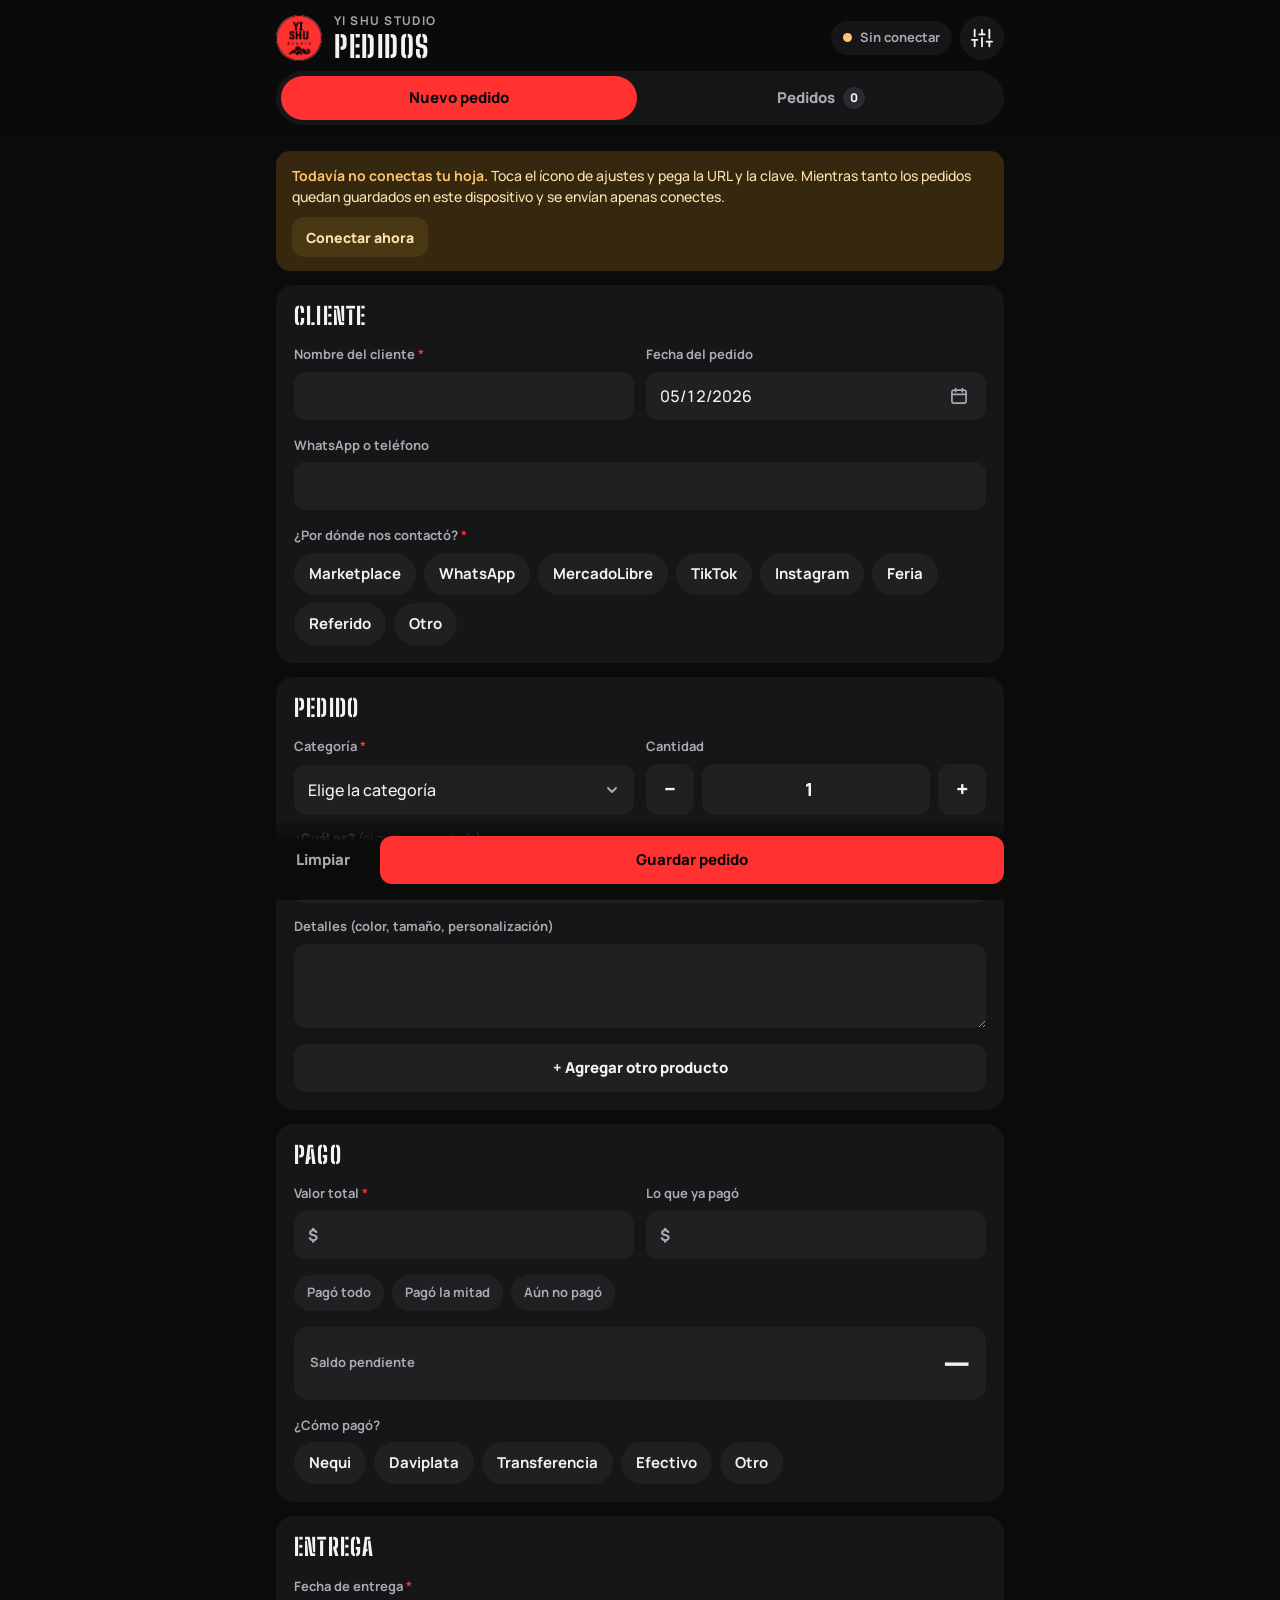
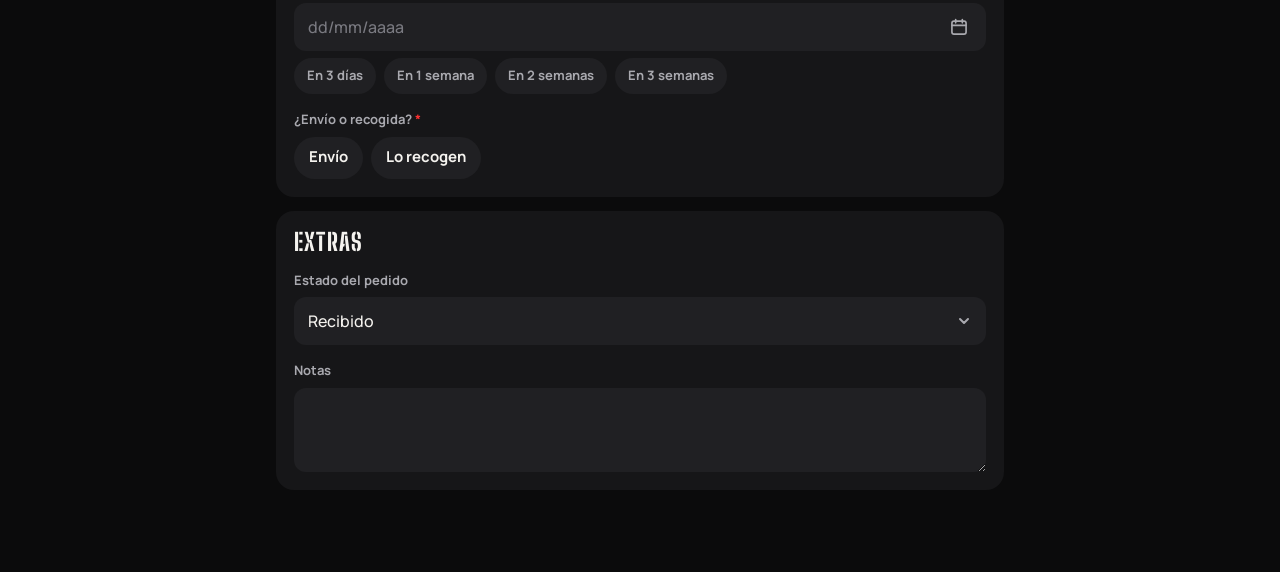
==== index.html @ df0ac367 "Categorias del catalogo, fechas dia/mes/ano y nuevo orden de canales - Producto: ahora se elige la c" ====
<!doctype html>
<html lang="es">
<head>
<meta charset="utf-8">
<meta name="viewport" content="width=device-width, initial-scale=1, viewport-fit=cover">
<meta name="theme-color" content="#0b0b0c">
<meta name="color-scheme" content="dark">
<meta name="robots" content="noindex, nofollow">
<title>Pedidos · Yi Shu Studio</title>
<link rel="icon" type="image/png" href="[data-uri]">
<link rel="apple-touch-icon" href="[data-uri]">
<link rel="preconnect" href="https://fonts.googleapis.com">
<link rel="preconnect" href="https://fonts.gstatic.com" crossorigin>
<link href="https://fonts.googleapis.com/css2?family=Big+Shoulders+Stencil+Display:wght@700;800;900&family=Manrope:wght@500;600;700;800&display=swap" rel="stylesheet">
<style>
:root{
  --bg:#0b0b0c; --surface:#161618; --surface-2:#202023; --surface-3:#2b2b2f;
  --text:#f5f3ef; --muted:#a9a9af; --red:#ff3131; --red-soft:#3a1517;
  --green:#7be3a9; --green-bg:#16301f; --amber:#ffc36b; --amber-bg:#35280f;
  --blue:#8cbcff; --blue-bg:#14263d; --violet:#cdb2ff; --violet-bg:#2a1d45;
  --radius:18px; color-scheme:dark;
}
*,*::before,*::after{box-sizing:border-box}
[hidden]{display:none !important}
html{-webkit-text-size-adjust:100%}
body{margin:0;background:var(--bg);color:var(--text);min-height:100dvh;
  font:500 16px/1.5 'Manrope',system-ui,-apple-system,'Segoe UI',Roboto,sans-serif}
h1,h2,h3,.stencil{font-family:'Big Shoulders Stencil Display','Big Shoulders Stencil',Impact,'Arial Narrow',sans-serif;
  font-weight:800;letter-spacing:.05em;text-transform:uppercase;margin:0;line-height:1.1}
p{margin:0}
button{font:inherit;color:inherit}
.sr{position:absolute;width:1px;height:1px;overflow:hidden;clip:rect(0 0 0 0);white-space:nowrap}
.wrap{max-width:760px;margin:0 auto;padding:0 16px}

/* Encabezado */
.top{position:sticky;top:0;z-index:20;background:rgba(11,11,12,.94);backdrop-filter:blur(10px);
  padding:calc(12px + env(safe-area-inset-top)) 0 12px}
.top .wrap:first-child{display:flex;align-items:center;justify-content:space-between;gap:12px}
.brand{display:flex;align-items:center;gap:12px;min-width:0}
.brand img{width:46px;height:46px;border-radius:50%;flex:none}
.brand-sub{font-size:12px;font-weight:700;color:var(--muted);letter-spacing:.12em;text-transform:uppercase}
.brand h1{font-size:30px}
.top-actions{display:flex;align-items:center;gap:8px}
.status{display:inline-flex;align-items:center;gap:8px;min-height:34px;padding:0 12px;border-radius:999px;
  background:var(--surface);font-size:13px;font-weight:700;color:var(--muted);white-space:nowrap}
.dot{width:9px;height:9px;border-radius:50%;background:var(--amber)}
.status[data-estado=ok] .dot{background:var(--green)}
.status[data-estado=error] .dot{background:var(--red)}
.icon-btn{width:44px;height:44px;border-radius:50%;border:0;background:var(--surface);cursor:pointer;
  display:grid;place-items:center;color:var(--text)}
.icon-btn:hover{background:var(--surface-3)}
.icon-btn svg{width:22px;height:22px}

/* Pestañas */
.tabs{display:flex;width:100%;gap:6px;background:var(--surface);padding:5px;border-radius:999px;margin-top:8px}
.tab{flex:1;min-height:44px;border:0;border-radius:999px;background:transparent;color:var(--muted);white-space:nowrap;
  font-weight:800;font-size:15px;cursor:pointer;display:inline-flex;align-items:center;justify-content:center;gap:8px}
.tab[aria-selected=true]{background:var(--red);color:#0b0b0c}
.tab .count{min-width:22px;height:22px;padding:0 6px;border-radius:999px;background:var(--surface-3);color:var(--text);
  font-size:12px;display:inline-grid;place-items:center}
.tab[aria-selected=true] .count{background:#0b0b0c;color:var(--text)}

/* Tarjetas y campos */
.card{background:var(--surface);border-radius:var(--radius);padding:18px;margin-top:14px}
.card > h2{font-size:24px;margin-bottom:16px}
.stack{display:grid;gap:16px}
.field{display:grid;gap:7px}
.field > label,.lbl{font-size:13px;font-weight:700;color:var(--muted)}
.req{color:var(--red)}
.hint{font-size:13px;color:var(--muted)}
.err{font-size:13px;font-weight:700;color:#ff8a8a;min-height:0}
.err:empty{display:none}
.grid2{display:grid;grid-template-columns:1fr 1fr;gap:12px}
@media (max-width:480px){.grid2.collapse{grid-template-columns:1fr}}

input[type=text],input[type=tel],input[type=date],input[type=number],input[type=password],input[type=url],select,textarea{
  width:100%;min-height:48px;padding:12px 14px;border:0;border-radius:12px;background:var(--surface-2);color:var(--text);font:inherit}
textarea{resize:vertical;min-height:84px}
select{appearance:none;-webkit-appearance:none;padding-right:40px;
  background-image:url("data:image/svg+xml,%3Csvg xmlns='http://www.w3.org/2000/svg' width='16' height='16' viewBox='0 0 24 24' fill='none' stroke='%23a9a9af' stroke-width='3' stroke-linecap='round' stroke-linejoin='round'%3E%3Cpolyline points='6 9 12 15 18 9'/%3E%3C/svg%3E");
  background-repeat:no-repeat;background-position:right 14px center}
::placeholder{color:#7a7a81}
input:focus-visible,select:focus-visible,textarea:focus-visible,button:focus-visible,summary:focus-visible{
  outline:2px solid var(--red);outline-offset:2px}
[aria-invalid=true]{background:var(--red-soft) !important}
.fecha-wrap{position:relative}
.fecha-wrap input[type=text]{padding-right:52px;font-variant-numeric:tabular-nums}
.cal-btn{position:absolute;right:5px;top:50%;transform:translateY(-50%);width:44px;height:44px;display:grid;place-items:center;background:transparent;border:0;border-radius:12px;color:var(--muted);cursor:pointer}
.cal-btn:hover{color:var(--text)}
.cal-sel{position:absolute;right:0;bottom:0;width:1px;height:1px;opacity:0;border:0;padding:0;pointer-events:none}
.money{position:relative}
.money::before{content:'$';position:absolute;left:14px;top:50%;transform:translateY(-50%);color:var(--muted);font-weight:800;pointer-events:none}
.money input{padding-left:30px;font-weight:700;font-variant-numeric:tabular-nums}

.chips{display:flex;flex-wrap:wrap;gap:8px}
.chip{position:relative}
.chip input{position:absolute;opacity:0;inset:0;margin:0;cursor:pointer}
.chip span{display:inline-flex;align-items:center;min-height:42px;padding:0 15px;border-radius:999px;
  background:var(--surface-2);font-weight:700;font-size:15px}
.chip input:checked + span{background:var(--red);color:#0b0b0c}
.chip input:focus-visible + span{outline:2px solid #fff;outline-offset:2px}
.chip.soft button,.chip button{min-height:42px;padding:0 15px;border-radius:999px;border:0;background:var(--surface-2);
  font-weight:700;font-size:14px;cursor:pointer}
.chip button:hover{background:var(--surface-3)}
.quick{display:flex;flex-wrap:wrap;gap:8px}
.quick button{min-height:36px;padding:0 13px;border-radius:999px;border:0;background:var(--surface-2);
  font-weight:700;font-size:13px;color:var(--muted);cursor:pointer}
.quick button:hover{background:var(--surface-3);color:var(--text)}

.item{display:grid;gap:14px}
.item-head{display:none;justify-content:space-between;align-items:center;gap:10px}
.items.multi .item{background:#0f0f10;border-radius:14px;padding:14px}
.items.multi .item-head{display:flex}
.opc{font-weight:500;opacity:.8}
.item-titulo{font-family:'Big Shoulders Stencil Display',Impact,'Arial Narrow',sans-serif;font-weight:800;font-size:20px;letter-spacing:.05em;text-transform:uppercase}
.btn.add{width:100%;background:var(--surface-2);color:var(--text)}
.stepper{display:grid;grid-template-columns:48px 1fr 48px;gap:8px}
.stepper button{min-height:48px;border:0;border-radius:12px;background:var(--surface-2);font-size:22px;font-weight:800;cursor:pointer}
.stepper button:hover{background:var(--surface-3)}
.stepper input{text-align:center;font-weight:800;font-size:18px}

.saldo{display:flex;justify-content:space-between;align-items:center;gap:12px;padding:14px 16px;border-radius:14px;background:var(--surface-2)}
.saldo .t{font-size:13px;font-weight:700;color:var(--muted)}
.saldo .v{font-family:'Big Shoulders Stencil Display',Impact,sans-serif;font-weight:800;font-size:30px;letter-spacing:.03em}
.saldo[data-estado=debe]{background:var(--amber-bg)}
.saldo[data-estado=debe] .v{color:var(--amber)}
.saldo[data-estado=pagado]{background:var(--green-bg)}
.saldo[data-estado=pagado] .v{color:var(--green)}
.saldo[data-estado=exceso]{background:var(--red-soft)}
.saldo[data-estado=exceso] .v{color:#ff8a8a;font-size:20px}

.btn{min-height:48px;padding:0 20px;border-radius:12px;border:0;background:var(--surface-3);color:var(--text);
  font-weight:800;font-size:15px;cursor:pointer}
.btn:hover{filter:brightness(1.15)}
.btn:disabled{opacity:.55;cursor:progress}
.btn.primary{background:var(--red);color:#0b0b0c}
.btn.ghost{background:transparent;color:var(--muted)}
.btn.small{min-height:40px;padding:0 14px;font-size:14px}
.bar{position:sticky;bottom:0;display:flex;gap:10px;padding:18px 0 calc(16px + env(safe-area-inset-bottom));
  background:linear-gradient(to top,var(--bg) 72%,rgba(11,11,12,0))}
.bar .primary{flex:1}

.aviso{display:flex;flex-wrap:wrap;align-items:center;gap:10px 14px;margin-top:14px;padding:14px 16px;border-radius:14px;background:var(--amber-bg);color:#ffe2b0;font-size:14px}
.aviso strong{color:var(--amber)}
.aviso .btn{background:#4a3814;color:#ffe2b0}

/* Pedidos */
.stats{display:grid;grid-template-columns:repeat(2,1fr);gap:10px;margin-top:14px}
@media (min-width:640px){.stats{grid-template-columns:repeat(4,1fr)}}
.stat{background:var(--surface);border-radius:14px;padding:14px}
.stat .t{font-size:12px;font-weight:700;color:var(--muted)}
.stat .v{display:block;font-family:'Big Shoulders Stencil Display',Impact,sans-serif;font-weight:800;font-size:28px;letter-spacing:.03em;margin-top:2px}
.stat .s{font-size:12px;color:#ff8a8a;font-weight:700}
.tools{display:grid;gap:10px;margin-top:14px}
.tools .row{display:flex;gap:8px}
.tools input[type=search],.tools input.buscar{flex:1}
.filtros{display:flex;gap:8px;overflow-x:auto;padding-bottom:2px;scrollbar-width:none}
.filtros::-webkit-scrollbar{display:none}
.filtros .chip span{white-space:nowrap}
.lista{display:grid;gap:12px;margin-top:14px;padding-bottom:40px}
.vacio{padding:34px 18px;text-align:center;color:var(--muted);background:var(--surface);border-radius:16px}
.pedido{background:var(--surface);border-radius:16px;padding:16px;display:grid;gap:12px}
.pedido-top{display:flex;justify-content:space-between;align-items:flex-start;gap:10px}
.pedido .id{font-size:12px;font-weight:800;color:var(--muted);letter-spacing:.08em}
.pedido h3{font-size:24px;margin-top:2px;word-break:break-word}
.pedido .prod{color:var(--muted);font-size:15px}
.pedido .filas{display:grid;gap:6px;font-size:14px}
.pedido .fila{display:flex;gap:10px}
.pedido .fila b{flex:0 0 74px;color:var(--muted);font-weight:700}
.pedido .fila span{min-width:0;word-break:break-word}
.badges{display:flex;flex-wrap:wrap;gap:6px;justify-content:flex-end}
.badge{display:inline-flex;align-items:center;min-height:26px;padding:0 11px;border-radius:999px;background:var(--surface-3);
  font-size:12px;font-weight:800;white-space:nowrap}
.b-ok{background:var(--green-bg);color:var(--green)}
.b-warn{background:var(--amber-bg);color:var(--amber)}
.b-late{background:var(--red-soft);color:#ff8a8a}
.b-info{background:var(--blue-bg);color:var(--blue)}
.b-violet{background:var(--violet-bg);color:var(--violet)}
.b-mute{background:var(--surface-3);color:#b9b9be}
.acciones{display:flex;flex-wrap:wrap;gap:8px;align-items:center}
.acciones select{width:auto;flex:1 1 150px;min-width:140px;max-width:260px;min-height:40px;font-size:14px;font-weight:700;padding-right:36px}

/* Diálogos */
dialog{border:0;border-radius:22px;background:var(--surface);color:var(--text);padding:22px;
  width:min(540px,calc(100vw - 24px));max-height:90dvh;overflow:auto}
dialog::backdrop{background:rgba(0,0,0,.72)}
dialog h2{font-size:26px;margin-bottom:6px}
dialog .sub{color:var(--muted);font-size:14px;margin-bottom:16px}
dialog .acciones-dlg{display:flex;flex-wrap:wrap;gap:10px;margin-top:18px}
dialog textarea{min-height:190px;font-size:14px;line-height:1.55}
.prueba{font-size:14px;font-weight:700;min-height:20px}
.prueba.ok{color:var(--green)}.prueba.mal{color:#ff8a8a}
details{background:var(--surface-2);border-radius:14px;padding:4px 14px}
summary{min-height:44px;display:flex;align-items:center;font-weight:800;cursor:pointer}
details[open] summary{margin-bottom:6px}
details .stack{padding-bottom:14px}
.pasos{margin:0;padding-left:20px;color:var(--muted);font-size:14px;display:grid;gap:6px}

.toasts{position:fixed;left:0;right:0;bottom:calc(92px + env(safe-area-inset-bottom));display:grid;justify-items:center;gap:8px;
  padding:0 16px;pointer-events:none;z-index:60}
.toast{background:var(--text);color:#0b0b0c;padding:11px 16px;border-radius:12px;font-weight:800;font-size:14px;max-width:min(520px,100%);
  box-shadow:0 8px 30px rgba(0,0,0,.5)}
.toast.error{background:#ff5a5a}
@media (prefers-reduced-motion:reduce){*{transition:none !important;animation:none !important}}
</style>
</head>
<body>

<header class="top">
  <div class="wrap">
    <div class="brand">
      <img src="[data-uri]" alt="Logo de Yi Shu Studio" width="46" height="46">
      <div>
        <p class="brand-sub">Yi Shu Studio</p>
        <h1>Pedidos</h1>
      </div>
    </div>
    <div class="top-actions">
      <span id="conexion" class="status" data-estado="sinconfig" role="status"><i class="dot"></i><span id="conexion-txt">Sin conectar</span></span>
      <button id="btn-config" class="icon-btn" type="button" aria-label="Configuración y conexión con la hoja">
        <svg viewBox="0 0 24 24" fill="none" stroke="currentColor" stroke-width="2" stroke-linecap="round" stroke-linejoin="round" aria-hidden="true"><line x1="4" y1="21" x2="4" y2="14"/><line x1="4" y1="10" x2="4" y2="3"/><line x1="12" y1="21" x2="12" y2="12"/><line x1="12" y1="8" x2="12" y2="3"/><line x1="20" y1="21" x2="20" y2="16"/><line x1="20" y1="12" x2="20" y2="3"/><line x1="1" y1="14" x2="7" y2="14"/><line x1="9" y1="8" x2="15" y2="8"/><line x1="17" y1="16" x2="23" y2="16"/></svg>
      </button>
    </div>
  </div>
  <div class="wrap">
    <nav class="tabs" role="tablist" aria-label="Secciones">
      <button class="tab" role="tab" id="tab-nuevo" aria-selected="true" aria-controls="vista-nuevo" type="button">Nuevo pedido</button>
      <button class="tab" role="tab" id="tab-pedidos" aria-selected="false" aria-controls="vista-pedidos" type="button">Pedidos <span class="count" id="cuenta-activos">0</span></button>
    </nav>
  </div>
</header>

<main class="wrap">
  <div id="aviso" class="aviso" hidden></div>

  <!-- NUEVO PEDIDO -->
  <section id="vista-nuevo" role="tabpanel" aria-labelledby="tab-nuevo">
    <form id="form" novalidate autocomplete="off">

      <div class="card">
        <h2>Cliente</h2>
        <div class="stack">
          <div class="grid2 collapse">
            <div class="field">
              <label for="cliente">Nombre del cliente <span class="req">*</span></label>
              <input id="cliente" name="cliente" type="text" autocomplete="off" autocapitalize="words">
              <p class="err" data-for="cliente"></p>
            </div>
            <div class="field">
              <label for="fecha">Fecha del pedido</label>
              <div class="fecha-wrap">
                <input id="fecha" name="fecha" type="text" inputmode="numeric" maxlength="10" placeholder="dd/mm/aaaa" autocomplete="off" data-fecha>
                <button type="button" class="cal-btn" data-cal="fecha" aria-label="Elegir la fecha en un calendario"><svg viewBox="0 0 24 24" width="20" height="20" fill="none" stroke="currentColor" stroke-width="2" stroke-linecap="round" stroke-linejoin="round" aria-hidden="true"><rect x="3.5" y="5" width="17" height="15.5" rx="2.5"/><path d="M3.5 10h17M8 3v4M16 3v4"/></svg></button>
                <input type="date" class="cal-sel" id="fecha-sel" tabindex="-1" aria-hidden="true">
              </div>
              <p class="err" data-for="fecha"></p>
            </div>
          </div>
          <div class="field">
            <label for="contacto">WhatsApp o teléfono</label>
            <input id="contacto" name="contacto" type="tel" inputmode="tel" autocomplete="off">
          </div>
          <div class="field" role="group" aria-labelledby="lbl-canal">
            <span class="lbl" id="lbl-canal">¿Por dónde nos contactó? <span class="req">*</span></span>
            <div class="chips" id="chips-canal"></div>
            <input id="canal-otro" type="text" placeholder="¿Cuál?" hidden>
            <p class="err" data-for="canal"></p>
          </div>
        </div>
      </div>

      <div class="card">
        <h2>Pedido</h2>
        <div class="stack">
          <div id="items" class="items stack"></div>
          <div class="field">
            <button type="button" class="btn add" id="btn-agregar-item">+ Agregar otro producto</button>
            <p class="err" data-for="items"></p>
          </div>
        </div>
      </div>

      <div class="card">
        <h2>Pago</h2>
        <div class="stack">
          <div class="grid2">
            <div class="field">
              <label for="total">Valor total <span class="req">*</span></label>
              <div class="money"><input id="total" name="total" type="text" inputmode="numeric" autocomplete="off"></div>
              <p class="err" data-for="total"></p>
            </div>
            <div class="field">
              <label for="pago">Lo que ya pagó</label>
              <div class="money"><input id="pago" name="pago" type="text" inputmode="numeric" autocomplete="off"></div>
              <p class="err" data-for="pago"></p>
            </div>
          </div>
          <div class="quick" aria-label="Atajos de pago">
            <button type="button" id="pago-todo">Pagó todo</button>
            <button type="button" id="pago-mitad">Pagó la mitad</button>
            <button type="button" id="pago-nada">Aún no pagó</button>
          </div>
          <div class="saldo" id="saldo" data-estado="vacio" aria-live="polite">
            <span class="t" id="saldo-t">Saldo pendiente</span>
            <span class="v" id="saldo-v">&mdash;</span>
          </div>
          <div class="field" role="group" aria-labelledby="lbl-metodo" id="grupo-metodo">
            <span class="lbl" id="lbl-metodo">¿Cómo pagó?</span>
            <div class="chips" id="chips-metodo"></div>
            <input id="metodo-otro" type="text" placeholder="¿Cuál?" hidden>
          </div>
        </div>
      </div>

      <div class="card">
        <h2>Entrega</h2>
        <div class="stack">
          <div class="field">
            <label for="entregaFecha">Fecha de entrega <span class="req">*</span></label>
            <div class="fecha-wrap">
              <input id="entregaFecha" name="entregaFecha" type="text" inputmode="numeric" maxlength="10" placeholder="dd/mm/aaaa" autocomplete="off" data-fecha>
              <button type="button" class="cal-btn" data-cal="entregaFecha" aria-label="Elegir la fecha en un calendario"><svg viewBox="0 0 24 24" width="20" height="20" fill="none" stroke="currentColor" stroke-width="2" stroke-linecap="round" stroke-linejoin="round" aria-hidden="true"><rect x="3.5" y="5" width="17" height="15.5" rx="2.5"/><path d="M3.5 10h17M8 3v4M16 3v4"/></svg></button>
              <input type="date" class="cal-sel" id="entregaFecha-sel" tabindex="-1" aria-hidden="true">
            </div>
            <div class="quick" aria-label="Atajos de fecha">
              <button type="button" data-dias="3">En 3 días</button>
              <button type="button" data-dias="7">En 1 semana</button>
              <button type="button" data-dias="14">En 2 semanas</button>
              <button type="button" data-dias="21">En 3 semanas</button>
            </div>
            <p class="err" data-for="entregaFecha"></p>
          </div>
          <div class="field" role="group" aria-labelledby="lbl-tipo">
            <span class="lbl" id="lbl-tipo">¿Envío o recogida? <span class="req">*</span></span>
            <div class="chips">
              <label class="chip"><input type="radio" name="entregaTipo" value="Envío"><span>Envío</span></label>
              <label class="chip"><input type="radio" name="entregaTipo" value="Recogida"><span>Lo recogen</span></label>
            </div>
            <p class="err" data-for="entregaTipo"></p>
          </div>
          <div id="bloque-envio" class="stack" hidden>
            <div class="field">
              <label for="transportadora">¿Por dónde se envía? <span class="req">*</span></label>
              <select id="transportadora" name="transportadora"></select>
              <input id="transportadora-otro" type="text" placeholder="¿Cuál?" hidden>
              <p class="err" data-for="transportadora"></p>
            </div>
            <div class="field">
              <label for="direccion">Dirección y ciudad</label>
              <textarea id="direccion" name="direccion" rows="2"></textarea>
              <p class="hint">Si todavía no la tienes, déjala vacía y complétala después en la hoja.</p>
            </div>
          </div>
          <div id="bloque-recogida" class="field" hidden>
            <label for="puntoRecogida">¿Dónde lo recogen?</label>
            <input id="puntoRecogida" name="puntoRecogida" type="text" placeholder="Ej: feria, punto de encuentro, en casa">
          </div>
        </div>
      </div>

      <div class="card">
        <h2>Extras</h2>
        <div class="stack">
          <div class="field">
            <label for="estado">Estado del pedido</label>
            <select id="estado" name="estado"></select>
          </div>
          <div class="field">
            <label for="notas">Notas</label>
            <textarea id="notas" name="notas" rows="2"></textarea>
          </div>
        </div>
      </div>

      <div class="bar">
        <button type="button" class="btn ghost" id="btn-limpiar">Limpiar</button>
        <button type="submit" class="btn primary" id="btn-guardar">Guardar pedido</button>
      </div>
    </form>
  </section>

  <!-- PEDIDOS -->
  <section id="vista-pedidos" role="tabpanel" aria-labelledby="tab-pedidos" hidden>
    <div class="stats" id="stats"></div>
    <div class="tools">
      <div class="row">
        <input id="buscar" class="buscar" type="text" inputmode="search" placeholder="Buscar por nombre, producto o ID" aria-label="Buscar pedidos">
        <button class="icon-btn" id="btn-refrescar" type="button" aria-label="Actualizar lista">
          <svg viewBox="0 0 24 24" fill="none" stroke="currentColor" stroke-width="2" stroke-linecap="round" stroke-linejoin="round" aria-hidden="true"><polyline points="23 4 23 10 17 10"/><polyline points="1 20 1 14 7 14"/><path d="M3.51 9a9 9 0 0 1 14.85-3.36L23 10M1 14l4.64 4.36A9 9 0 0 0 20.49 15"/></svg>
        </button>
      </div>
      <div class="filtros" id="filtros" role="radiogroup" aria-label="Filtrar pedidos"></div>
    </div>
    <div class="lista" id="lista" aria-live="polite"></div>
  </section>
</main>

<div class="toasts" id="toasts" aria-live="polite"></div>

<!-- Diálogo: pedido guardado -->
<dialog id="dlg-ok" aria-labelledby="ok-titulo">
  <h2 id="ok-titulo">Pedido guardado</h2>
  <p class="sub" id="ok-sub"></p>
  <div class="field">
    <label for="ok-mensaje">Mensaje para el cliente (lo puedes editar antes de copiarlo)</label>
    <textarea id="ok-mensaje"></textarea>
  </div>
  <div class="acciones-dlg">
    <button class="btn primary" id="ok-copiar" type="button">Copiar mensaje</button>
    <button class="btn" id="ok-nuevo" type="button">Nuevo pedido</button>
    <button class="btn ghost" id="ok-ver" type="button">Ver pedidos</button>
  </div>
</dialog>

<!-- Diálogo: registrar pago -->
<dialog id="dlg-pago" aria-labelledby="pago-titulo">
  <h2 id="pago-titulo">Registrar pago</h2>
  <p class="sub" id="pago-sub"></p>
  <form id="form-pago" novalidate class="stack">
    <div class="field">
      <label for="pago-monto">Monto que pagó ahora</label>
      <div class="money"><input id="pago-monto" type="text" inputmode="numeric" autocomplete="off"></div>
      <p class="err" id="pago-err"></p>
    </div>
    <div class="field" role="group" aria-labelledby="lbl-pago-metodo">
      <span class="lbl" id="lbl-pago-metodo">¿Cómo pagó?</span>
      <div class="chips" id="chips-pago-metodo"></div>
      <input id="pago-metodo-otro" type="text" placeholder="¿Cuál?" hidden>
    </div>
    <div class="acciones-dlg">
      <button class="btn primary" id="pago-ok" type="submit">Registrar</button>
      <button class="btn ghost" id="pago-cancelar" type="button">Cancelar</button>
    </div>
  </form>
</dialog>

<!-- Diálogo: configuración -->
<dialog id="dlg-config" aria-labelledby="cfg-titulo">
  <h2 id="cfg-titulo">Conexión y listas</h2>
  <p class="sub">Esto se guarda solo en este dispositivo y navegador.</p>
  <div class="stack">
    <div class="field">
      <label for="cfg-url">URL de la aplicación web (termina en /exec)</label>
      <input id="cfg-url" type="url" inputmode="url" placeholder="https://script.google.com/macros/s/.../exec" autocomplete="off">
    </div>
    <div class="field">
      <label for="cfg-clave">Clave</label>
      <input id="cfg-clave" type="password" autocomplete="off">
    </div>
    <div class="field">
      <label for="cfg-hoja-url">Enlace de tu hoja de Google (opcional, para el botón "Abrir la hoja")</label>
      <input id="cfg-hoja-url" type="url" inputmode="url" placeholder="https://docs.google.com/spreadsheets/d/..." autocomplete="off">
    </div>
    <div class="acciones">
      <button class="btn small" id="cfg-probar" type="button">Probar conexión</button>
      <a class="btn small ghost" id="cfg-hoja" href="#" target="_blank" rel="noopener" hidden style="display:inline-grid;place-items:center;text-decoration:none">Abrir la hoja</a>
    </div>
    <p class="prueba" id="cfg-prueba" role="status"></p>

    <details>
      <summary>Editar mis listas</summary>
      <div class="stack">
        <p class="hint">Una opción por línea. "Otro" siempre se agrega solo.</p>
        <div class="field"><label for="lista-productos">Categorías de producto</label><textarea id="lista-productos" rows="6"></textarea></div>
        <div class="field"><label for="lista-canales">Canales de contacto</label><textarea id="lista-canales" rows="5"></textarea></div>
        <div class="field"><label for="lista-metodos">Métodos de pago</label><textarea id="lista-metodos" rows="4"></textarea></div>
        <div class="field"><label for="lista-transportadoras">Transportadoras o medios de envío</label><textarea id="lista-transportadoras" rows="5"></textarea></div>
        <button class="btn small ghost" id="cfg-restaurar" type="button">Volver a las listas originales</button>
      </div>
    </details>

    <details>
      <summary>¿Cómo conecto mi hoja?</summary>
      <ol class="pasos">
        <li>Entra a script.google.com con la cuenta dueña de la hoja, crea un proyecto nuevo y pega el código del archivo Code.gs.</li>
        <li>Cambia la CLAVE del código por una frase tuya y ejecuta la función configurarHoja una vez.</li>
        <li>Implementar &gt; Nueva implementación &gt; Aplicación web. Ejecutar como "Yo" y acceso "Cualquier persona".</li>
        <li>Pega aquí la URL que termina en /exec y la misma clave. Toca Probar conexión.</li>
      </ol>
    </details>
  </div>
  <div class="acciones-dlg">
    <button class="btn primary" id="cfg-guardar" type="button">Guardar</button>
    <button class="btn ghost" id="cfg-cerrar" type="button">Cerrar</button>
  </div>
</dialog>

<noscript><div class="wrap"><p class="aviso">Esta app necesita JavaScript activado para funcionar.</p></div></noscript>

<script>
(function () {
'use strict';

/* Configuración opcional. Si el archivo va a estar en internet, deja URL_APP y CLAVE vacías
   y conecta desde el ícono de ajustes (queda guardado solo en tu dispositivo). */
var CONFIG = {
  URL_APP: '',
  CLAVE: '',
  URL_HOJA: ''
};

var ESTADOS = ['Recibido', 'En producción', 'Listo para entrega', 'Enviado', 'Entregado', 'Cancelado'];
var OTRO = '__otro__';
var LISTAS_BASE = {
  productos: ['Máscaras', 'Aretes', 'Cuadros', 'Mascotas', 'Decoración para la Casa', 'Gaming', 'Lámparas', 'Negocios', 'Organizadores', 'Regreso a Clases', 'Halloween', 'Navidad', 'Smokeshop'],
  canales: ['Marketplace', 'WhatsApp', 'MercadoLibre', 'TikTok', 'Instagram', 'Feria', 'Referido'],
  metodos: ['Nequi', 'Daviplata', 'Transferencia', 'Efectivo'],
  transportadoras: ['Servientrega', 'Interrapidísimo', 'Coordinadora', 'Envía', 'Moto mensajero']
};
var LS = { cfg: 'ys.cfg.v1', listas: 'ys.listas.v2', pend: 'ys.pend.v1', cache: 'ys.cache.v1' };

/* Utilidades */
function $(s, r) { return (r || document).querySelector(s); }
function $$(s, r) { return Array.prototype.slice.call((r || document).querySelectorAll(s)); }
function esc(s) {
  return String(s == null ? '' : s).replace(/[&<>"']/g, function (c) {
    return { '&': '&amp;', '<': '&lt;', '>': '&gt;', '"': '&quot;', "'": '&#39;' }[c];
  });
}
function pad(n) { return String(n).length < 2 ? '0' + n : String(n); }
function leer(k, def) { try { var v = localStorage.getItem(k); return v ? JSON.parse(v) : def; } catch (e) { return def; } }
function guardar(k, v) { try { localStorage.setItem(k, JSON.stringify(v)); } catch (e) {} }
function miles(n) { return String(Math.round(Math.abs(n))).replace(/\B(?=(\d{3})+(?!\d))/g, '.'); }
function dinero(n) { n = Number(n) || 0; return (n < 0 ? '-' : '') + '$' + miles(n); }
function soloNumero(s) { var d = String(s || '').replace(/\D/g, ''); return d ? parseInt(d, 10) : 0; }
function nuevoRef() {
  try { if (window.crypto && crypto.randomUUID) return crypto.randomUUID(); } catch (e) {}
  return Date.now().toString(36) + Math.random().toString(36).slice(2, 10);
}

/* Fechas (siempre en hora local, sin saltos por zona horaria) */
function hoyISO() { var d = new Date(); return d.getFullYear() + '-' + pad(d.getMonth() + 1) + '-' + pad(d.getDate()); }
function parseISO(s) { var m = /^(\d{4})-(\d{2})-(\d{2})/.exec(s || ''); return m ? new Date(+m[1], +m[2] - 1, +m[3]) : null; }
/* Fechas que ve y escribe Lorena: siempre día/mes/año. Por dentro viajan como aaaa-mm-dd. */
function textoDeIso(iso) { var m = /^(\d{4})-(\d{2})-(\d{2})/.exec(iso || ''); return m ? m[3] + '/' + m[2] + '/' + m[1] : ''; }
function isoDeTexto(t) {
  var m = /^(\d{1,2})\/(\d{1,2})\/(\d{4})$/.exec(String(t || '').trim()); if (!m) return null;
  var d = +m[1], mo = +m[2], a = +m[3];
  if (a < 2000 || a > 2100 || mo < 1 || mo > 12 || d < 1) return null;
  var f = new Date(a, mo - 1, d);
  if (f.getFullYear() !== a || f.getMonth() !== mo - 1 || f.getDate() !== d) return null;
  return a + '-' + pad(mo) + '-' + pad(d);
}
function ponerFecha(id, iso) { $('#' + id).value = textoDeIso(iso); var sel = $('#' + id + '-sel'); if (sel) sel.value = iso || ''; }
/* Pone las barras mientras escribe. Acepta 21102026 o 21/10/2026 o 5/1/2027 (separa con / - . o espacio). */
function darFormatoFecha(txt) {
  var max = [2, 2, 4], partes = ['', '', ''], i = 0;
  for (var k = 0; k < txt.length; k++) {
    var c = txt.charAt(k);
    if (/\d/.test(c)) {
      if (partes[i].length === max[i]) { if (i === 2) continue; i++; }
      partes[i] += c;
    } else if (partes[i].length > 0 && i < 2) { i++; }
  }
  return partes.slice(0, i + 1).join('/');
}
function formatearFecha(inp) {
  var v = inp.value, pos = inp.selectionStart, f = darFormatoFecha(v);
  if (f === v) return;
  inp.value = f;
  var np = darFormatoFecha(v.slice(0, pos == null ? v.length : pos)).length;
  try { inp.setSelectionRange(np, np); } catch (e) {}
}
function normalizarFecha(inp) { var iso = isoDeTexto(inp.value); if (iso) ponerFecha(inp.id, iso); }
function ligarFecha(id) {
  var inp = $('#' + id), sel = $('#' + id + '-sel'), btn = $('[data-cal="' + id + '"]');
  inp.addEventListener('input', function () { formatearFecha(inp); });
  inp.addEventListener('blur', function () { normalizarFecha(inp); });
  sel.addEventListener('change', function () { if (sel.value) ponerFecha(id, sel.value); });
  btn.addEventListener('click', function () {
    sel.value = isoDeTexto(inp.value) || '';
    try { if (sel.showPicker) { sel.showPicker(); return; } } catch (e) {}
    try { sel.focus(); sel.click(); } catch (e) {}
  });
}
function sumarDias(iso, n) { var d = parseISO(iso); d.setDate(d.getDate() + n); return d.getFullYear() + '-' + pad(d.getMonth() + 1) + '-' + pad(d.getDate()); }
function diasHasta(iso) { var d = parseISO(iso); if (!d) return null; return Math.round((d - parseISO(hoyISO())) / 86400000); }
function fechaCorta(iso) {
  var d = parseISO(iso); if (!d) return iso || '';
  return d.toLocaleDateString('es-CO', { weekday: 'short', day: 'numeric', month: 'short' });
}
function fechaLarga(iso) {
  var d = parseISO(iso); if (!d) return iso || '';
  return d.toLocaleDateString('es-CO', { weekday: 'long', day: 'numeric', month: 'long' });
}

/* Estado */
var S = {
  cfg: Object.assign({ url: CONFIG.URL_APP, clave: CONFIG.CLAVE }, leer(LS.cfg, {})),
  listas: Object.assign({}, LISTAS_BASE, leer(LS.listas, {})),
  pend: leer(LS.pend, []),
  cache: leer(LS.cache, []),
  conexion: 'sinconfig',
  filtro: 'activos',
  busqueda: '',
  mensajeActual: ''
};

/* Conexión con la hoja */
function ErrorApi(codigo, msg) { this.codigo = codigo; this.message = msg; }
ErrorApi.prototype = Object.create(Error.prototype);

function api(accion, datos, cfg) {
  cfg = cfg || S.cfg;
  if (!cfg.url || !cfg.clave) return Promise.reject(new ErrorApi('CONFIG', 'Falta conectar la hoja (ícono de ajustes, arriba a la derecha).'));
  var ctrl = typeof AbortController !== 'undefined' ? new AbortController() : null;
  var timer = ctrl ? setTimeout(function () { ctrl.abort(); }, 30000) : null;
  var cuerpo = Object.assign({ clave: cfg.clave, accion: accion }, datos || {});
  return fetch(cfg.url, { method: 'POST', body: JSON.stringify(cuerpo), signal: ctrl ? ctrl.signal : undefined })
    .then(function (res) {
      clearTimeout(timer);
      return res.json().then(function (json) { return json; }, function () {
        throw new ErrorApi('RESPUESTA', 'La hoja respondió algo inesperado. Revisa que la implementación tenga acceso "Cualquier persona" y que la URL termine en /exec.');
      });
    }, function (e) {
      clearTimeout(timer);
      throw new ErrorApi('RED', e && e.name === 'AbortError' ? 'La hoja tardó demasiado en responder.' : 'No pude comunicarme con la hoja. Revisa tu internet y la URL de conexión.');
    })
    .then(function (json) {
      if (!json || json.ok !== true) throw new ErrorApi('SERVIDOR', (json && json.error) || 'La hoja devolvió un error.');
      return json;
    });
}

function ponerConexion(estado) {
  S.conexion = estado;
  var txt = { sinconfig: 'Sin conectar', cargando: 'Conectando…', ok: 'Hoja conectada', error: 'Sin conexión' }[estado];
  $('#conexion').setAttribute('data-estado', estado);
  $('#conexion-txt').textContent = txt;
  pintarAviso();
}

/* Avisos */
function pintarAviso() {
  var av = $('#aviso'), html = '';
  if (!S.cfg.url || !S.cfg.clave) {
    html = '<span><strong>Todavía no conectas tu hoja.</strong> Toca el ícono de ajustes y pega la URL y la clave. Mientras tanto los pedidos quedan guardados en este dispositivo y se envían apenas conectes.</span>' +
      '<button class="btn small" type="button" data-aviso="config">Conectar ahora</button>';
  } else if (S.pend.length) {
    html = '<span><strong>' + S.pend.length + (S.pend.length === 1 ? ' pedido sin enviar' : ' pedidos sin enviar') + ' a la hoja.</strong> Están a salvo en este dispositivo.</span>' +
      '<button class="btn small" type="button" data-aviso="reintentar">Reintentar envío</button>';
  }
  av.innerHTML = html;
  av.hidden = !html;
}

function toast(msg, tipo) {
  var t = document.createElement('div');
  t.className = 'toast' + (tipo === 'error' ? ' error' : '');
  t.textContent = msg;
  $('#toasts').appendChild(t);
  setTimeout(function () { t.remove(); }, tipo === 'error' ? 6500 : 3200);
}

function abrir(dlg) { if (dlg.showModal) { try { dlg.showModal(); return; } catch (e) {} } dlg.setAttribute('open', ''); }
function cerrar(dlg) { if (dlg.close) { try { dlg.close(); return; } catch (e) {} } dlg.removeAttribute('open'); }

/* Listas, chips y selects */
function pintarChips(contId, nombre, items, otroId, conOtro) {
  var cont = $('#' + contId);
  var todos = items.map(function (v) { return [v, v]; });
  if (conOtro) todos.push([OTRO, 'Otro']);
  cont.innerHTML = todos.map(function (p) {
    return '<label class="chip"><input type="radio" name="' + nombre + '" value="' + esc(p[0]) + '"><span>' + esc(p[1]) + '</span></label>';
  }).join('');
  cont.onchange = function () {
    var sel = cont.querySelector('input:checked');
    if (otroId) $('#' + otroId).hidden = !(sel && sel.value === OTRO);
    if (otroId && sel && sel.value === OTRO) $('#' + otroId).focus();
  };
}
function pintarSelect(selId, items, placeholder) {
  var sel = $('#' + selId);
  sel.innerHTML = '<option value="">' + esc(placeholder) + '</option>' +
    items.map(function (v) { return '<option value="' + esc(v) + '">' + esc(v) + '</option>'; }).join('') +
    '<option value="' + OTRO + '">Otro…</option>';
  sel.onchange = function () {
    var o = $('#' + selId + '-otro');
    o.hidden = sel.value !== OTRO;
    if (!o.hidden) o.focus();
  };
}
function valorChips(nombre, otroId) {
  var s = document.querySelector('input[name="' + nombre + '"]:checked');
  if (!s) return '';
  return s.value === OTRO ? $('#' + otroId).value.trim() : s.value;
}
function valorSelect(selId) {
  var sel = $('#' + selId);
  return sel.value === OTRO ? $('#' + selId + '-otro').value.trim() : sel.value;
}
function pintarListas() {
  repoblarItems();
  pintarChips('chips-canal', 'canal', S.listas.canales, 'canal-otro', true);
  pintarChips('chips-metodo', 'metodo', S.listas.metodos, 'metodo-otro', true);
  pintarSelect('transportadora', S.listas.transportadoras, 'Elige una opción');
  pintarChips('chips-pago-metodo', 'pagoMetodo', S.listas.metodos, 'pago-metodo-otro', true);
  $('#estado').innerHTML = ESTADOS.map(function (e) { return '<option>' + esc(e) + '</option>'; }).join('');
}

/* Campos de dinero con puntos de miles mientras se escribe */
function ligarDinero(inp, alCambiar) {
  inp.addEventListener('input', function () {
    var pos = inp.selectionStart;
    var antes = inp.value.slice(0, pos == null ? inp.value.length : pos).replace(/\D/g, '').length;
    var d = inp.value.replace(/\D/g, '').replace(/^0+(?=\d)/, '');
    inp.value = d ? miles(parseInt(d, 10)) : '';
    var n = 0, i = 0;
    while (i < inp.value.length && n < antes) { if (/\d/.test(inp.value[i])) n++; i++; }
    try { inp.setSelectionRange(i, i); } catch (e) {}
    if (alCambiar) alCambiar();
  });
}
function ponerDinero(inp, n) { inp.value = n > 0 ? miles(n) : ''; }

/* Formulario: productos del pedido (uno o varios) */
var itemSeq = 0;
function poblarProducto(el) {
  var sel = $('.it-producto', el), actual = sel.value;
  sel.innerHTML = '<option value="">Elige la categoría</option>' +
    S.listas.productos.map(function (v) { return '<option value="' + esc(v) + '">' + esc(v) + '</option>'; }).join('') +
    '<option value="' + OTRO + '">Otra…</option>';
  if (actual && (actual === OTRO || S.listas.productos.indexOf(actual) >= 0)) sel.value = actual;
  etiquetaCual(el);
  sel.onchange = function () { etiquetaCual(el); if (sel.value === OTRO) $('.it-cual', el).focus(); };
}
function etiquetaCual(el) {
  var otra = $('.it-producto', el).value === OTRO, i = $('.it-cual', el);
  $('.it-cual-lbl', el).innerHTML = otra ? '¿Qué producto es? <span class="req">*</span>' : '¿Cuál es? <span class="opc">(si quieres anotarlo)</span>';
  i.placeholder = otra ? 'Escribe el producto' : 'Ej: oni rojos, Stitch, ola japonesa';
}
function repoblarItems() { $$('#items [data-item]').forEach(poblarProducto); }
function actualizarItems() {
  var els = $$('#items [data-item]');
  $('#items').classList.toggle('multi', els.length > 1);
  els.forEach(function (el, i) {
    $('.item-titulo', el).textContent = 'Producto ' + (i + 1);
    $('.item-quitar', el).hidden = els.length < 2;
  });
}
function agregarItem() {
  var k = ++itemSeq, el = document.createElement('div');
  el.className = 'item'; el.setAttribute('data-item', '');
  el.innerHTML =
    '<div class="item-head"><span class="item-titulo">Producto</span><button type="button" class="btn small ghost item-quitar">Quitar</button></div>' +
    '<div class="grid2 collapse">' +
      '<div class="field"><label for="it-prod-' + k + '">Categoría <span class="req">*</span></label>' +
        '<select class="it-producto" id="it-prod-' + k + '"></select></div>' +
      '<div class="field"><span class="lbl" id="it-lbl-' + k + '">Cantidad</span>' +
        '<div class="stepper"><button type="button" class="it-menos" aria-label="Una menos">&minus;</button>' +
        '<input type="number" class="it-cant" min="1" max="999" value="1" inputmode="numeric" aria-labelledby="it-lbl-' + k + '">' +
        '<button type="button" class="it-mas" aria-label="Una más">+</button></div></div>' +
    '</div>' +
    '<div class="field"><label for="it-cual-' + k + '" class="it-cual-lbl">¿Cuál es?</label>' +
      '<input type="text" class="it-cual" id="it-cual-' + k + '" autocomplete="off" maxlength="80">' +
      '<p class="err it-err"></p></div>' +
    '<div class="field"><label for="it-det-' + k + '">Detalles (color, tamaño, personalización)</label>' +
      '<textarea class="it-detalles" id="it-det-' + k + '" rows="2"></textarea></div>';
  $('#items').appendChild(el);
  poblarProducto(el); actualizarItems();
  return el;
}
function leerItems() {
  return $$('#items [data-item]').map(function (el) {
    var cat = $('.it-producto', el).value, cual = $('.it-cual', el).value.trim(), cant = parseInt($('.it-cant', el).value, 10);
    return {
      el: el, cat: cat, cual: cual,
      nombre: cat === OTRO ? cual : (cual ? cat + ' (' + cual + ')' : cat),
      cantidad: cant > 0 ? cant : 1,
      detalles: $('.it-detalles', el).value.trim()
    };
  });
}
/* Un pedido siempre es una sola fila en la hoja. Con varios productos se unen con " + ". */
function componerProductos(items) {
  if (items.length === 1) return { producto: items[0].nombre, cantidad: items[0].cantidad, detalles: items[0].detalles };
  return {
    producto: items.map(function (i) { return i.nombre + (i.cantidad > 1 ? ' x' + i.cantidad : ''); }).join(' + '),
    cantidad: items.reduce(function (a, i) { return a + i.cantidad; }, 0),
    detalles: items.filter(function (i) { return i.detalles; }).map(function (i) { return i.nombre + ': ' + i.detalles; }).join(' | ')
  };
}
function textoProducto(p) {
  var t = String(p.producto || '');
  return t.indexOf(' + ') >= 0 ? t : t + (p.cantidad > 1 ? ' × ' + p.cantidad : '');
}
function onItemsClick(ev) {
  var b = ev.target.closest('button'); if (!b) return;
  var el = b.closest('[data-item]'); if (!el) return;
  var cant = $('.it-cant', el);
  if (b.classList.contains('it-menos')) cant.value = Math.max(1, (parseInt(cant.value, 10) || 1) - 1);
  else if (b.classList.contains('it-mas')) cant.value = Math.min(999, (parseInt(cant.value, 10) || 1) + 1);
  else if (b.classList.contains('item-quitar')) {
    var it = leerItems().filter(function (x) { return x.el === el; })[0];
    if ($$('#items [data-item]').length < 2) return;
    if ((it.nombre || it.detalles) && !confirm('¿Quitar este producto del pedido?')) return;
    el.remove(); actualizarItems();
  }
}

/* Formulario: saldo */
function actualizarSaldo() {
  var total = soloNumero($('#total').value), pago = soloNumero($('#pago').value);
  var box = $('#saldo'), t = $('#saldo-t'), v = $('#saldo-v');
  if (!total) { box.setAttribute('data-estado', 'vacio'); t.textContent = 'Saldo pendiente'; v.textContent = '—'; return; }
  if (pago > total) { box.setAttribute('data-estado', 'exceso'); t.textContent = 'Revisa los valores'; v.textContent = 'Lo pagado supera el total'; return; }
  if (pago === total) { box.setAttribute('data-estado', 'pagado'); t.textContent = 'Estado del pago'; v.textContent = 'Pagado completo'; return; }
  box.setAttribute('data-estado', 'debe'); t.textContent = pago > 0 ? 'Todavía debe' : 'Debe todo'; v.textContent = dinero(total - pago);
}

/* Formulario: entrega */
function actualizarEntrega() {
  var r = document.querySelector('input[name="entregaTipo"]:checked');
  var tipo = r ? r.value : '';
  $('#bloque-envio').hidden = tipo !== 'Envío';
  $('#bloque-recogida').hidden = tipo !== 'Recogida';
}

/* Formulario: leer y validar */
function leerFormulario(items) {
  var f = $('#form');
  var comp = componerProductos(items);
  var v = function (n) { return (f.elements[n] ? f.elements[n].value : '').trim(); };
  var tipo = (document.querySelector('input[name="entregaTipo"]:checked') || {}).value || '';
  return {
    cliente: v('cliente'), contacto: v('contacto'),
    canal: valorChips('canal', 'canal-otro'),
    producto: comp.producto, cantidad: comp.cantidad, detalles: comp.detalles,
    total: soloNumero($('#total').value), pago: soloNumero($('#pago').value),
    metodoPago: valorChips('metodo', 'metodo-otro'),
    entregaFecha: isoDeTexto(v('entregaFecha')) || '', entregaTipo: tipo,
    entregaVia: tipo === 'Envío' ? valorSelect('transportadora') : (tipo === 'Recogida' ? v('puntoRecogida') : ''),
    direccion: tipo === 'Envío' ? v('direccion') : '',
    fecha: isoDeTexto(v('fecha')) || hoyISO(), estado: v('estado') || 'Recibido', notas: v('notas')
  };
}
function validar(d, items) {
  var e = [];
  if (!d.cliente) e.push({ campo: 'cliente', msg: 'Escribe el nombre del cliente.' });
  if (!d.canal) e.push({ campo: 'canal', msg: 'Elige por dónde nos contactó.' });
  items.forEach(function (it, i) {
    var n = items.length > 1 ? ' del producto ' + (i + 1) : '';
    if (!it.cat) e.push({ campo: 'producto', itemEl: it.el, donde: 'cat', msg: 'Elige la categoría' + n + '.' });
    else if (it.cat === OTRO && !it.cual) e.push({ campo: 'producto', itemEl: it.el, donde: 'cual', msg: 'Escribe qué producto es' + n + '.' });
  });
  if (d.producto.length > 160 || d.detalles.length > 600) e.push({ campo: 'items', msg: 'Son demasiados productos o detalles para una sola fila de la hoja. Divide el pedido en dos.' });
  if (!d.total) e.push({ campo: 'total', msg: 'Escribe el valor total.' });
  if (d.pago > d.total && d.total) e.push({ campo: 'pago', msg: 'Lo pagado no puede ser más que el total.' });
  var ftxt = $('#fecha').value.trim(), etxt = $('#entregaFecha').value.trim();
  var msgFecha = 'Escribe la fecha como día/mes/año, por ejemplo 21/10/2026.';
  if (ftxt && !isoDeTexto(ftxt)) e.push({ campo: 'fecha', msg: msgFecha });
  if (!etxt) e.push({ campo: 'entregaFecha', msg: 'Elige la fecha de entrega.' });
  else if (!isoDeTexto(etxt)) e.push({ campo: 'entregaFecha', msg: msgFecha });
  if (!d.entregaTipo) e.push({ campo: 'entregaTipo', msg: 'Elige si es envío o recogida.' });
  if (d.entregaTipo === 'Envío' && !d.entregaVia) e.push({ campo: 'transportadora', msg: 'Elige por dónde se envía.' });
  return e;
}
function mostrarErrores(errs) {
  $$('.err[data-for], .it-err').forEach(function (p) { p.textContent = ''; });
  $$('[aria-invalid]').forEach(function (el) { el.removeAttribute('aria-invalid'); });
  errs.forEach(function (x) {
    if (x.itemEl) {
      $('.it-err', x.itemEl).textContent = x.msg;
      $(x.donde === 'cual' ? '.it-cual' : '.it-producto', x.itemEl).setAttribute('aria-invalid', 'true');
      return;
    }
    var p = $('.err[data-for="' + x.campo + '"]'); if (p) p.textContent = x.msg;
    var el = $('#' + x.campo); if (el && el.matches('input,select,textarea')) el.setAttribute('aria-invalid', 'true');
  });
  if (errs.length) {
    var x0 = errs[0], primero;
    if (x0.itemEl) primero = $(x0.donde === 'cual' ? '.it-cual' : '.it-producto', x0.itemEl);
    else primero = $('#' + x0.campo) || $('.err[data-for="' + x0.campo + '"]');
    if (primero) { primero.scrollIntoView({ block: 'center', behavior: 'smooth' }); if (primero.focus) primero.focus({ preventScroll: true }); }
  }
}
function limpiarFormulario() {
  $('#form').reset();
  ['canal-otro', 'metodo-otro', 'transportadora-otro'].forEach(function (id) { $('#' + id).hidden = true; });
  $('#items').innerHTML = ''; agregarItem();
  ponerFecha('fecha', hoyISO());
  actualizarSaldo(); actualizarEntrega(); mostrarErrores([]);
}

/* Pedidos: datos locales */
function upsertCache(p) {
  if (!p || !p.id) return;
  var i = S.cache.findIndex(function (x) { return x.id === p.id; });
  if (i >= 0) S.cache[i] = p; else S.cache.unshift(p);
  guardar(LS.cache, S.cache);
}
function todosLosPedidos() {
  var pend = S.pend.map(function (p) {
    return Object.assign({}, p, { pendiente: true, id: '', debe: Math.max(0, (p.total || 0) - (p.pago || 0)) });
  });
  return pend.concat(S.cache);
}
function buscarPedido(id) { return S.cache.find(function (p) { return p.id === id; }); }
function esActivo(p) { return p.estado !== 'Entregado' && p.estado !== 'Cancelado'; }

/* Mensaje para el cliente */
function mensajeCliente(p) {
  var nombre = String(p.cliente || '').split(/\s+/)[0];
  var debe = typeof p.debe === 'number' ? p.debe : Math.max(0, (p.total || 0) - (p.pago || 0));
  var l = ['Hola ' + nombre + ', te escribe Yi Shu Studio. Tu pedido quedó registrado:', ''];
  if (p.id) l.push('Pedido: ' + p.id);
  var prods = String(p.producto || '').split(' + ');
  if (prods.length > 1) { l.push('Productos:'); prods.forEach(function (x) { l.push('- ' + x); }); }
  else l.push('Producto: ' + p.producto + (p.cantidad > 1 ? ' x' + p.cantidad : ''));
  l.push('Valor total: ' + dinero(p.total));
  if (p.pago > 0) l.push('Pagado: ' + dinero(p.pago));
  l.push(debe > 0 ? 'Saldo pendiente: ' + dinero(debe) : 'Pago completo, gracias.');
  if (p.entregaFecha) l.push('Entrega estimada: ' + fechaLarga(p.entregaFecha));
  if (p.entregaTipo === 'Envío') {
    l.push('Envío por ' + (p.entregaVia || 'transportadora') + (p.direccion ? ' a ' + p.direccion : ''));
  } else if (p.entregaTipo === 'Recogida') {
    l.push('Recogida' + (p.entregaVia ? ': ' + p.entregaVia : ''));
  }
  l.push('', 'Cualquier cambio o duda me escribes por aquí.');
  return l.join('\n');
}
function copiar(texto) {
  var respaldo = function () {
    var ta = document.createElement('textarea'); ta.value = texto; ta.style.cssText = 'position:fixed;opacity:0;top:0';
    document.body.appendChild(ta); ta.select(); var ok = false;
    try { ok = document.execCommand('copy'); } catch (e) {}
    ta.remove(); return ok;
  };
  if (navigator.clipboard && navigator.clipboard.writeText) {
    return navigator.clipboard.writeText(texto).then(function () { return true; }, function () { return respaldo(); });
  }
  return Promise.resolve(respaldo());
}

/* Guardar pedido */
function mostrarGuardado(p, info) {
  $('#ok-titulo').textContent = info.pendiente ? 'Guardado en este dispositivo' : 'Pedido ' + p.id + ' guardado';
  var sub;
  if (info.pendiente) sub = (info.motivo || 'No se pudo enviar a la hoja.') + ' El pedido está a salvo aquí y se enviará cuando haya conexión.';
  else if (p.duplicado) sub = 'Este pedido ya estaba en la hoja, no se duplicó.';
  else sub = p.cliente + ' · ' + p.producto + ' · ' + dinero(p.total) + (p.debe > 0 ? ' · debe ' + dinero(p.debe) : ' · pagado');
  $('#ok-sub').textContent = sub;
  S.mensajeActual = mensajeCliente(p);
  $('#ok-mensaje').value = S.mensajeActual;
  abrir($('#dlg-ok'));
}

function onGuardar(ev) {
  ev.preventDefault();
  var items = leerItems(), d = leerFormulario(items), errs = validar(d, items);
  mostrarErrores(errs);
  if (errs.length) return;
  var btn = $('#btn-guardar');
  btn.disabled = true; btn.textContent = 'Guardando…';
  var p = Object.assign({ ref: nuevoRef() }, d);
  api('crear', { pedido: p }).then(function (r) {
    upsertCache(r.pedido); ponerConexion('ok');
    limpiarFormulario(); renderPedidos();
    mostrarGuardado(r.pedido, { pendiente: false });
  }, function (e) {
    if (e.codigo === 'SERVIDOR') { toast(e.message, 'error'); return; }
    S.pend.push(p); guardar(LS.pend, S.pend);
    ponerConexion(e.codigo === 'CONFIG' ? 'sinconfig' : 'error');
    limpiarFormulario(); renderPedidos();
    mostrarGuardado(p, { pendiente: true, motivo: e.message });
  }).then(function () { btn.disabled = false; btn.textContent = 'Guardar pedido'; });
}

function enviarPendientes(silencioso) {
  var cola = S.pend.slice(), enviados = 0;
  if (!cola.length) return Promise.resolve(0);
  var paso = function (i) {
    if (i >= cola.length) return Promise.resolve();
    var p = cola[i];
    return api('crear', { pedido: p }).then(function (r) {
      upsertCache(r.pedido);
      S.pend = S.pend.filter(function (x) { return x.ref !== p.ref; });
      enviados++;
      return paso(i + 1);
    }, function (e) {
      if (e.codigo === 'SERVIDOR') {
        var q = S.pend.find(function (x) { return x.ref === p.ref; }); if (q) q.error = e.message;
        return paso(i + 1);
      }
      if (!silencioso) toast(e.message, 'error');
    });
  };
  return paso(0).then(function () {
    guardar(LS.pend, S.pend); pintarAviso(); renderPedidos();
    if (enviados) toast(enviados === 1 ? 'Se envió 1 pedido a la hoja.' : 'Se enviaron ' + enviados + ' pedidos a la hoja.');
    return enviados;
  });
}

function cargar(silencioso) {
  if (!S.cfg.url || !S.cfg.clave) { ponerConexion('sinconfig'); renderPedidos(); return Promise.resolve(); }
  if (!silencioso) ponerConexion('cargando');
  return api('listar').then(function (r) {
    S.cache = r.pedidos || []; guardar(LS.cache, S.cache); ponerConexion('ok');
  }, function (e) {
    ponerConexion('error'); if (!silencioso) toast(e.message, 'error');
  }).then(function () { renderPedidos(); });
}

/* Lista de pedidos */
var FILTROS = [['activos', 'En curso'], ['cobrar', 'Por cobrar'], ['semana', 'Entregas de la semana'], ['entregados', 'Entregados'], ['todos', 'Todos']];
function pintarFiltros() {
  $('#filtros').innerHTML = FILTROS.map(function (f) {
    return '<label class="chip"><input type="radio" name="filtro" value="' + f[0] + '"' + (S.filtro === f[0] ? ' checked' : '') + '><span>' + f[1] + '</span></label>';
  }).join('');
}

function pasaFiltro(p) {
  var f = S.filtro, d = p.entregaFecha ? diasHasta(p.entregaFecha) : null;
  if (f === 'activos') return esActivo(p);
  if (f === 'cobrar') return p.estado !== 'Cancelado' && (p.debe || 0) > 0;
  if (f === 'semana') return esActivo(p) && d !== null && d <= 7;
  if (f === 'entregados') return p.estado === 'Entregado';
  return true;
}
function pasaBusqueda(p) {
  var q = S.busqueda.trim().toLowerCase(); if (!q) return true;
  return [p.id, p.cliente, p.producto, p.contacto, p.canal].join(' ').toLowerCase().indexOf(q) >= 0;
}
function badgeEstado(p) {
  var m = { 'Recibido': 'b-mute', 'En producción': 'b-info', 'Listo para entrega': 'b-violet', 'Enviado': 'b-violet', 'Entregado': 'b-ok', 'Cancelado': 'b-mute' };
  return '<span class="badge ' + (m[p.estado] || 'b-mute') + '">' + esc(p.estado) + '</span>';
}
function pintarStats(lista) {
  var vivos = lista.filter(function (p) { return p.estado !== 'Cancelado'; });
  var porCobrar = vivos.reduce(function (a, p) { return a + (p.debe || 0); }, 0);
  var activos = vivos.filter(esActivo);
  var prox = activos.filter(function (p) { var d = p.entregaFecha ? diasHasta(p.entregaFecha) : null; return d !== null && d >= 0 && d <= 7; }).length;
  var vencidos = activos.filter(function (p) { var d = p.entregaFecha ? diasHasta(p.entregaFecha) : null; return d !== null && d < 0; }).length;
  var enProd = vivos.filter(function (p) { return p.estado === 'En producción'; }).length;
  var mes = hoyISO().slice(0, 7);
  var vendido = vivos.filter(function (p) { return String(p.fecha || '').slice(0, 7) === mes; }).reduce(function (a, p) { return a + (p.total || 0); }, 0);
  $('#stats').innerHTML =
    '<div class="stat"><span class="t">Por cobrar</span><span class="v">' + dinero(porCobrar) + '</span></div>' +
    '<div class="stat"><span class="t">Entregas en 7 días</span><span class="v">' + prox + '</span>' + (vencidos ? '<span class="s">' + vencidos + (vencidos === 1 ? ' vencida' : ' vencidas') + '</span>' : '') + '</div>' +
    '<div class="stat"><span class="t">En producción</span><span class="v">' + enProd + '</span></div>' +
    '<div class="stat"><span class="t">Vendido este mes</span><span class="v">' + dinero(vendido) + '</span></div>';
}
function tarjeta(p) {
  var cuando = '', clase = 'b-mute';
  if (p.estado === 'Entregado') { cuando = 'Entregado'; clase = 'b-ok'; }
  else if (p.estado === 'Cancelado') { cuando = 'Cancelado'; }
  else if (p.entregaFecha) {
    var d = diasHasta(p.entregaFecha);
    if (d === null) cuando = esc(p.entregaFecha);
    else if (d < 0) { cuando = 'Vencido hace ' + (-d) + (d === -1 ? ' día' : ' días'); clase = 'b-late'; }
    else if (d === 0) { cuando = 'Hoy'; clase = 'b-warn'; }
    else if (d === 1) { cuando = 'Mañana'; clase = 'b-warn'; }
    else { cuando = 'En ' + d + ' días'; clase = d <= 7 ? 'b-warn' : 'b-mute'; }
  } else { cuando = 'Sin fecha'; }
  var pago = (p.debe || 0) > 0
    ? '<span class="badge b-warn">Debe ' + dinero(p.debe) + '</span>'
    : '<span class="badge b-ok">Pagado</span>';
  var entrega = p.entregaTipo === 'Envío'
    ? 'Envío' + (p.entregaVia ? ' · ' + esc(p.entregaVia) : '') + (p.direccion ? ' · ' + esc(p.direccion) : '')
    : 'Lo recogen' + (p.entregaVia ? ' · ' + esc(p.entregaVia) : '');
  var filas =
    '<div class="fila"><b>Entrega</b><span>' + (p.entregaFecha ? esc(fechaCorta(p.entregaFecha)) + ' · ' : '') + '<span class="badge ' + clase + '">' + esc(cuando) + '</span></span></div>' +
    '<div class="fila"><b>Cómo</b><span>' + entrega + '</span></div>' +
    '<div class="fila"><b>Pago</b><span>' + dinero(p.pago) + ' de ' + dinero(p.total) + ' ' + pago + (p.metodoPago ? ' · ' + esc(p.metodoPago) : '') + '</span></div>' +
    (p.canal ? '<div class="fila"><b>Canal</b><span>' + esc(p.canal) + (p.contacto ? ' · ' + esc(p.contacto) : '') + '</span></div>' : '') +
    (p.detalles ? '<div class="fila"><b>Detalles</b><span>' + esc(p.detalles) + '</span></div>' : '') +
    (p.notas ? '<div class="fila"><b>Notas</b><span>' + esc(p.notas) + '</span></div>' : '');

  if (p.pendiente) {
    return '<article class="pedido"><div class="pedido-top"><div><p class="id">SIN ENVIAR A LA HOJA</p><h3>' + esc(p.cliente) + '</h3><p class="prod">' + esc(textoProducto(p)) + '</p></div>' +
      '<div class="badges"><span class="badge b-late">Pendiente</span></div></div><div class="filas">' + filas + '</div>' +
      (p.error ? '<p class="err">La hoja lo rechazó: ' + esc(p.error) + '</p>' : '') +
      '<div class="acciones"><button class="btn small" type="button" data-accion="reintentar">Reintentar envío</button>' +
      '<button class="btn small ghost" type="button" data-accion="mensaje-pend" data-ref="' + esc(p.ref) + '">Mensaje</button>' +
      '<button class="btn small ghost" type="button" data-accion="quitar-pend" data-ref="' + esc(p.ref) + '">Quitar</button></div></article>';
  }
  var opciones = ESTADOS.map(function (e) { return '<option' + (e === p.estado ? ' selected' : '') + '>' + esc(e) + '</option>'; }).join('');
  return '<article class="pedido"><div class="pedido-top"><div><p class="id">' + esc(p.id) + '</p><h3>' + esc(p.cliente) + '</h3><p class="prod">' + esc(textoProducto(p)) + '</p></div>' +
    '<div class="badges">' + badgeEstado(p) + '</div></div><div class="filas">' + filas + '</div>' +
    '<div class="acciones">' +
    ((p.debe || 0) > 0 && p.estado !== 'Cancelado' ? '<button class="btn small" type="button" data-accion="pagar" data-id="' + esc(p.id) + '">Registrar pago</button>' : '') +
    '<select aria-label="Cambiar estado de ' + esc(p.id) + '" data-accion="estado" data-id="' + esc(p.id) + '">' + opciones + '</select>' +
    '<button class="btn small ghost" type="button" data-accion="mensaje" data-id="' + esc(p.id) + '">Mensaje</button></div></article>';
}
function renderPedidos() {
  var todos = todosLosPedidos();
  $('#cuenta-activos').textContent = todos.filter(esActivo).length;
  pintarStats(todos.filter(function (p) { return !p.pendiente; }));
  var lista = todos.filter(pasaFiltro).filter(pasaBusqueda);
  var porEntrega = S.filtro === 'activos' || S.filtro === 'semana' || S.filtro === 'cobrar';
  lista.sort(function (a, b) {
    if (a.pendiente !== b.pendiente) return a.pendiente ? -1 : 1;
    if (porEntrega) {
      var fa = a.entregaFecha || '9999-12-31', fb = b.entregaFecha || '9999-12-31';
      return fa < fb ? -1 : fa > fb ? 1 : 0;
    }
    return String(b.id).localeCompare(String(a.id), undefined, { numeric: true });
  });
  $('#lista').innerHTML = lista.length ? lista.map(tarjeta).join('') :
    '<div class="vacio">' + (S.cfg.url && S.conexion === 'error' && !S.cache.length ? 'No pude traer los pedidos de la hoja. Toca actualizar cuando tengas conexión.' :
      (todos.length ? 'No hay pedidos con ese filtro.' : 'Todavía no hay pedidos. Registra el primero en la pestaña "Nuevo pedido".')) + '</div>';
}

/* Acciones sobre un pedido */
function cambiarEstado(id, nuevo, sel) {
  var p = buscarPedido(id); var antes = p ? p.estado : '';
  api('actualizar', { id: id, cambios: { estado: nuevo } }).then(function (r) {
    upsertCache(r.pedido); toast(id + ': ' + nuevo);
  }, function (e) { toast(e.message, 'error'); if (sel) sel.value = antes; }).then(renderPedidos);
}
function abrirPago(id) {
  var p = buscarPedido(id); if (!p) return;
  $('#pago-titulo').textContent = 'Registrar pago';
  $('#pago-sub').textContent = p.cliente + ' · ' + p.id + ' · debe ' + dinero(p.debe) + ' de ' + dinero(p.total);
  $('#form-pago').dataset.id = id; $('#form-pago').dataset.debe = p.debe;
  ponerDinero($('#pago-monto'), p.debe); $('#pago-err').textContent = '';
  pintarChips('chips-pago-metodo', 'pagoMetodo', S.listas.metodos, 'pago-metodo-otro', true);
  $('#pago-metodo-otro').hidden = true;
  abrir($('#dlg-pago'));
  setTimeout(function () { $('#pago-monto').select(); }, 50);
}
function onPago(ev) {
  ev.preventDefault();
  var f = $('#form-pago'), id = f.dataset.id, debe = Number(f.dataset.debe) || 0;
  var monto = soloNumero($('#pago-monto').value);
  var err = $('#pago-err');
  if (!monto) { err.textContent = 'Escribe cuánto pagó.'; return; }
  if (monto > debe) { err.textContent = 'Eso es más de lo que debe (' + dinero(debe) + ').'; return; }
  var btn = $('#pago-ok'); btn.disabled = true;
  api('pagar', { id: id, monto: monto, metodo: valorChips('pagoMetodo', 'pago-metodo-otro') }).then(function (r) {
    upsertCache(r.pedido); cerrar($('#dlg-pago'));
    toast(r.pedido.debe > 0 ? 'Pago registrado. Aún debe ' + dinero(r.pedido.debe) + '.' : 'Pago registrado. Quedó pagado completo.');
    renderPedidos();
  }, function (e) { err.textContent = e.message; }).then(function () { btn.disabled = false; });
}
function onListaClick(ev) {
  var b = ev.target.closest('[data-accion]'); if (!b || b.tagName === 'SELECT') return;
  var a = b.dataset.accion, id = b.dataset.id;
  if (a === 'pagar') abrirPago(id);
  else if (a === 'mensaje') { var p = buscarPedido(id); if (p) copiar(mensajeCliente(p)).then(function (ok) { toast(ok ? 'Mensaje copiado, listo para pegar en WhatsApp.' : 'No pude copiar. Intenta de nuevo.', ok ? '' : 'error'); }); }
  else if (a === 'mensaje-pend') { var q = S.pend.find(function (x) { return x.ref === b.dataset.ref; }); if (q) copiar(mensajeCliente(q)).then(function (ok) { toast(ok ? 'Mensaje copiado.' : 'No pude copiar.', ok ? '' : 'error'); }); }
  else if (a === 'reintentar') enviarPendientes(false);
  else if (a === 'quitar-pend') {
    if (confirm('¿Quitar este pedido que aún no se envió a la hoja? No se puede deshacer.')) {
      S.pend = S.pend.filter(function (x) { return x.ref !== b.dataset.ref; }); guardar(LS.pend, S.pend); pintarAviso(); renderPedidos();
    }
  }
}
function onListaChange(ev) {
  var s = ev.target;
  if (s.matches && s.matches('select[data-accion="estado"]')) cambiarEstado(s.dataset.id, s.value, s);
}

/* Configuración */
function abrirConfig() {
  $('#cfg-url').value = S.cfg.url || ''; $('#cfg-clave').value = S.cfg.clave || '';
  $('#lista-productos').value = S.listas.productos.join('\n');
  $('#lista-canales').value = S.listas.canales.join('\n');
  $('#lista-metodos').value = S.listas.metodos.join('\n');
  $('#lista-transportadoras').value = S.listas.transportadoras.join('\n');
  var hojaUrl = S.cfg.hoja || CONFIG.URL_HOJA;
  $('#cfg-hoja-url').value = S.cfg.hoja || '';
  $('#cfg-hoja').href = hojaUrl || '#'; $('#cfg-hoja').hidden = !hojaUrl;
  $('#cfg-prueba').textContent = ''; $('#cfg-prueba').className = 'prueba';
  abrir($('#dlg-config'));
}
function lineas(id) {
  var vistos = {};
  return $('#' + id).value.split('\n').map(function (s) { return s.trim(); }).filter(function (s) {
    if (!s || vistos[s.toLowerCase()]) return false; vistos[s.toLowerCase()] = 1; return true;
  });
}
function urlValida(u) { return /^https:\/\/script\.google\.com\/.+\/exec$/.test(u); }
function probarConexion() {
  var cfg = { url: $('#cfg-url').value.trim(), clave: $('#cfg-clave').value };
  var out = $('#cfg-prueba'); out.className = 'prueba';
  if (!cfg.url || !cfg.clave) { out.textContent = 'Pega la URL y la clave primero.'; out.className = 'prueba mal'; return; }
  if (!urlValida(cfg.url)) { out.textContent = 'La URL debe empezar con https://script.google.com/ y terminar en /exec.'; out.className = 'prueba mal'; return; }
  out.textContent = 'Probando…';
  api('ping', {}, cfg).then(function (r) {
    out.textContent = 'Conectado. La pestaña "' + r.hoja + '" tiene ' + r.pedidos + (r.pedidos === 1 ? ' pedido.' : ' pedidos.'); out.className = 'prueba ok';
  }, function (e) { out.textContent = e.message; out.className = 'prueba mal'; });
}
function guardarConfig() {
  var url = $('#cfg-url').value.trim(), clave = $('#cfg-clave').value, hoja = $('#cfg-hoja-url').value.trim();
  if ((url || clave) && !urlValida(url)) { toast('La URL debe empezar con https://script.google.com/ y terminar en /exec.', 'error'); return; }
  if (hoja && !/^https:\/\/docs\.google\.com\/spreadsheets\//.test(hoja)) { toast('El enlace de la hoja debe empezar con https://docs.google.com/spreadsheets/', 'error'); return; }
  S.cfg = { url: url, clave: clave, hoja: hoja }; guardar(LS.cfg, S.cfg);
  var nuevas = { productos: lineas('lista-productos'), canales: lineas('lista-canales'), metodos: lineas('lista-metodos'), transportadoras: lineas('lista-transportadoras') };
  Object.keys(nuevas).forEach(function (k) { if (!nuevas[k].length) nuevas[k] = LISTAS_BASE[k]; });
  var propias = {};
  Object.keys(nuevas).forEach(function (k) { if (nuevas[k].join('\n') !== LISTAS_BASE[k].join('\n')) propias[k] = nuevas[k]; });
  S.listas = Object.assign({}, LISTAS_BASE, propias); guardar(LS.listas, propias);
  pintarListas(); cerrar($('#dlg-config')); toast('Guardado.');
  cargar(false).then(function () { return enviarPendientes(true); });
}

/* Pestañas */
function irA(vista) {
  var nuevo = vista === 'nuevo';
  $('#vista-nuevo').hidden = !nuevo; $('#vista-pedidos').hidden = nuevo;
  $('#tab-nuevo').setAttribute('aria-selected', String(nuevo)); $('#tab-pedidos').setAttribute('aria-selected', String(!nuevo));
  window.scrollTo(0, 0);
  if (!nuevo) { renderPedidos(); cargar(true); }
}

/* Arranque */
function iniciar() {
  pintarListas(); pintarFiltros(); agregarItem();
  ponerFecha('fecha', hoyISO()); ligarFecha('fecha'); ligarFecha('entregaFecha');
  ligarDinero($('#total'), actualizarSaldo); ligarDinero($('#pago'), actualizarSaldo); ligarDinero($('#pago-monto'));

  $('#form').addEventListener('submit', onGuardar);
  $('#btn-limpiar').addEventListener('click', function () { if (confirm('¿Borrar todo lo que escribiste en este pedido?')) limpiarFormulario(); });
  $('#items').addEventListener('click', onItemsClick);
  $('#btn-agregar-item').addEventListener('click', function () { var el = agregarItem(); $('.it-producto', el).focus(); });
  $('#pago-todo').addEventListener('click', function () { ponerDinero($('#pago'), soloNumero($('#total').value)); actualizarSaldo(); });
  $('#pago-mitad').addEventListener('click', function () { ponerDinero($('#pago'), Math.round(soloNumero($('#total').value) / 2)); actualizarSaldo(); });
  $('#pago-nada').addEventListener('click', function () { $('#pago').value = ''; actualizarSaldo(); });
  $$('[data-dias]').forEach(function (b) { b.addEventListener('click', function () { ponerFecha('entregaFecha', sumarDias(hoyISO(), parseInt(b.dataset.dias, 10))); }); });
  $$('input[name="entregaTipo"]').forEach(function (r) { r.addEventListener('change', actualizarEntrega); });

  $('#tab-nuevo').addEventListener('click', function () { irA('nuevo'); });
  $('#tab-pedidos').addEventListener('click', function () { irA('pedidos'); });
  $('#btn-config').addEventListener('click', abrirConfig);
  $('#aviso').addEventListener('click', function (ev) {
    var b = ev.target.closest('[data-aviso]'); if (!b) return;
    if (b.dataset.aviso === 'config') abrirConfig(); else enviarPendientes(false);
  });

  $('#buscar').addEventListener('input', function (ev) { S.busqueda = ev.target.value; renderPedidos(); });
  $('#filtros').addEventListener('change', function (ev) { if (ev.target.name === 'filtro') { S.filtro = ev.target.value; renderPedidos(); } });
  $('#btn-refrescar').addEventListener('click', function () { cargar(false).then(function () { return enviarPendientes(true); }); });
  $('#lista').addEventListener('click', onListaClick);
  $('#lista').addEventListener('change', onListaChange);

  $('#form-pago').addEventListener('submit', onPago);
  $('#pago-cancelar').addEventListener('click', function () { cerrar($('#dlg-pago')); });
  $('#ok-copiar').addEventListener('click', function () {
    copiar($('#ok-mensaje').value).then(function (ok) { toast(ok ? 'Mensaje copiado, listo para pegar en WhatsApp.' : 'No pude copiar. Selecciona el texto y cópialo a mano.', ok ? '' : 'error'); });
  });
  $('#ok-nuevo').addEventListener('click', function () { cerrar($('#dlg-ok')); irA('nuevo'); var c = $('#cliente'); if (c) c.focus(); });
  $('#ok-ver').addEventListener('click', function () { cerrar($('#dlg-ok')); irA('pedidos'); });

  $('#cfg-probar').addEventListener('click', probarConexion);
  $('#cfg-guardar').addEventListener('click', guardarConfig);
  $('#cfg-cerrar').addEventListener('click', function () { cerrar($('#dlg-config')); });
  $('#cfg-restaurar').addEventListener('click', function () {
    $('#lista-productos').value = LISTAS_BASE.productos.join('\n'); $('#lista-canales').value = LISTAS_BASE.canales.join('\n');
    $('#lista-metodos').value = LISTAS_BASE.metodos.join('\n'); $('#lista-transportadoras').value = LISTAS_BASE.transportadoras.join('\n');
  });

  document.addEventListener('visibilitychange', function () {
    if (!document.hidden && S.cfg.url && !$('#vista-pedidos').hidden) cargar(true);
  });

  actualizarSaldo(); actualizarEntrega(); pintarAviso(); renderPedidos();
  if (S.cfg.url && S.cfg.clave) { cargar(false).then(function () { return enviarPendientes(true); }); } else { ponerConexion('sinconfig'); }
}

iniciar();
})();
</script>
</body>
</html>
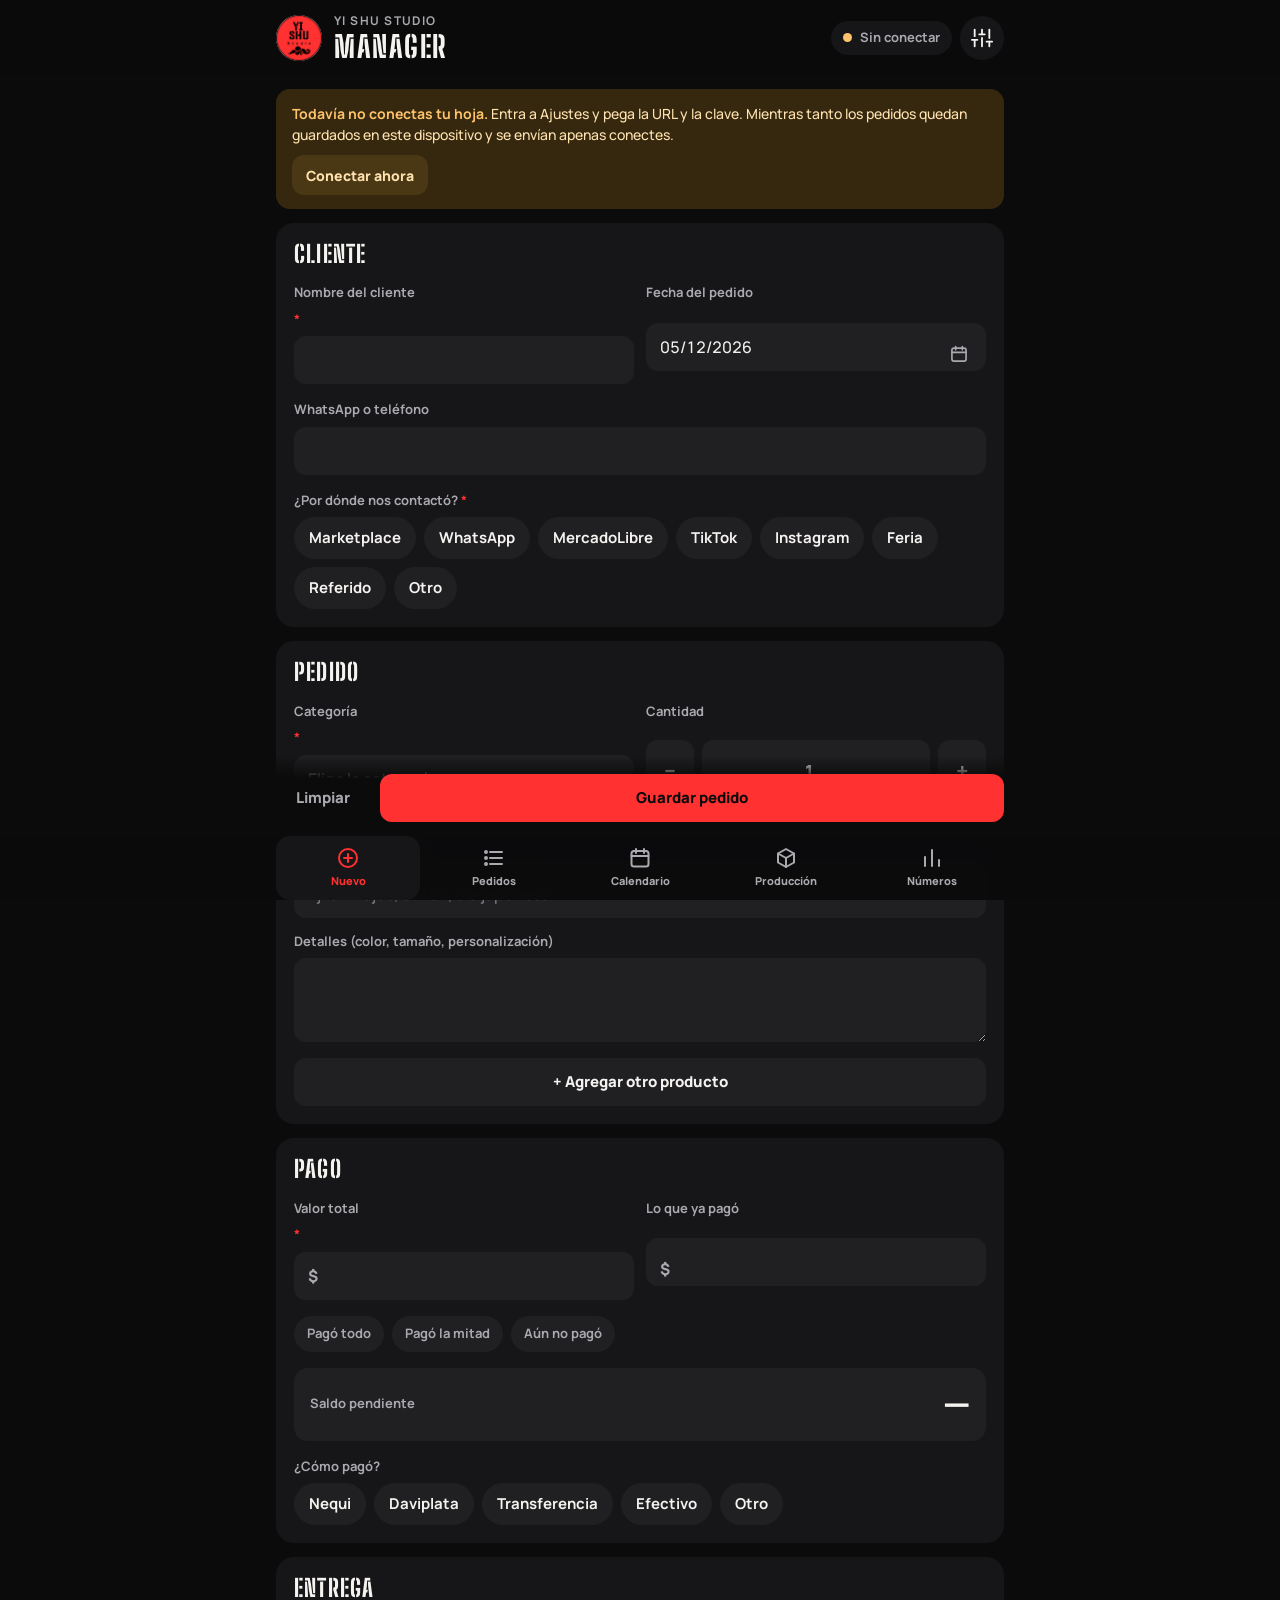
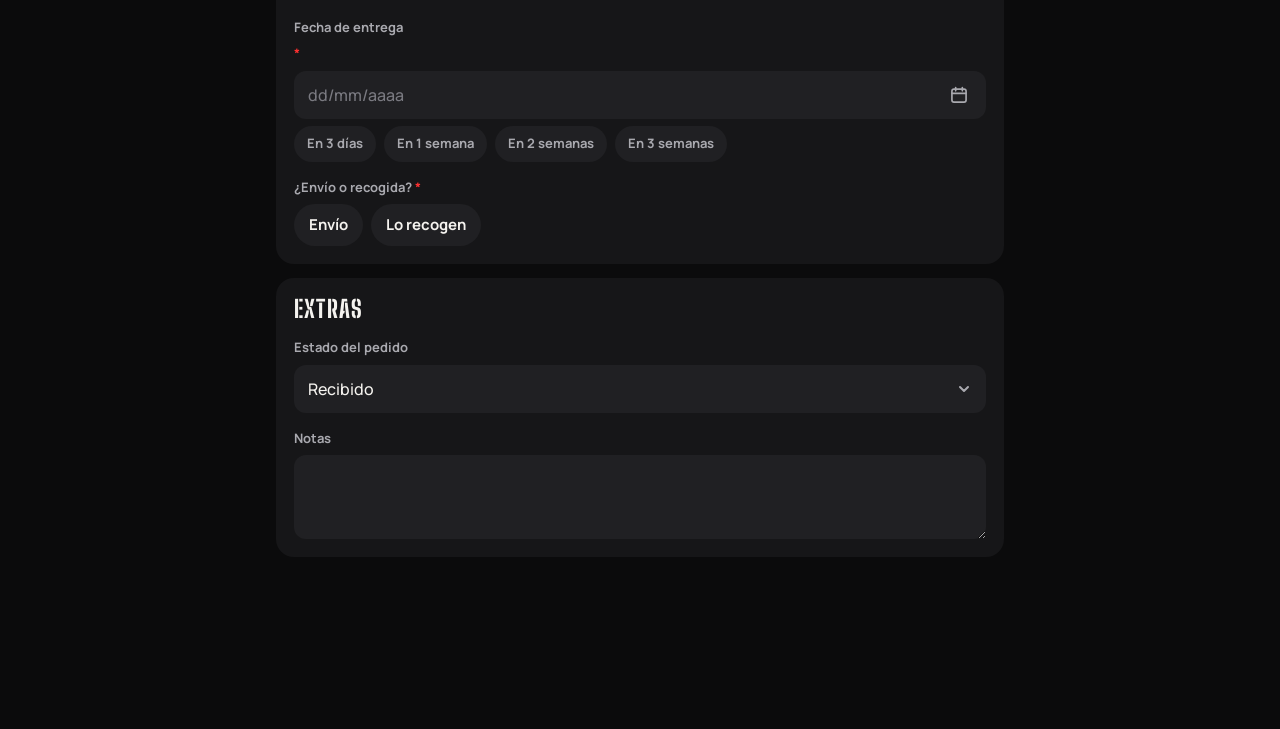
==== commit a8b614f8: "Yi Shu Manager v3: calendario, produccion, costos, panel de numeros, gastos y app instalable - Calen" ====
--- a/index.html
+++ b/index.html
@@ -6,9 +6,15 @@
 <meta name="theme-color" content="#0b0b0c">
 <meta name="color-scheme" content="dark">
 <meta name="robots" content="noindex, nofollow">
-<title>Pedidos · Yi Shu Studio</title>
+<meta name="referrer" content="no-referrer">
+<meta name="mobile-web-app-capable" content="yes">
+<meta name="apple-mobile-web-app-capable" content="yes">
+<meta name="apple-mobile-web-app-title" content="Yi Shu">
+<meta name="apple-mobile-web-app-status-bar-style" content="black-translucent">
+<title>Yi Shu Manager</title>
+<link rel="manifest" href="manifest.webmanifest">
 <link rel="icon" type="image/png" href="[data-uri]">
-<link rel="apple-touch-icon" href="[data-uri]">
+<link rel="apple-touch-icon" href="icons/apple-touch-icon.png">
 <link rel="preconnect" href="https://fonts.googleapis.com">
 <link rel="preconnect" href="https://fonts.gstatic.com" crossorigin>
 <link href="https://fonts.googleapis.com/css2?family=Big+Shoulders+Stencil+Display:wght@700;800;900&family=Manrope:wght@500;600;700;800&display=swap" rel="stylesheet">
@@ -18,7 +24,8 @@
   --text:#f5f3ef; --muted:#a9a9af; --red:#ff3131; --red-soft:#3a1517;
   --green:#7be3a9; --green-bg:#16301f; --amber:#ffc36b; --amber-bg:#35280f;
   --blue:#8cbcff; --blue-bg:#14263d; --violet:#cdb2ff; --violet-bg:#2a1d45;
-  --radius:18px; color-scheme:dark;
+  --radius:18px; --nav:64px; color-scheme:dark;
+  --serie-1:#3987e5; --serie-2:#d95926; --grid:#2c2c2a; --axis:#383835; --ink2:#c3c2b7; --ink-muted:#898781;
 }
 *,*::before,*::after{box-sizing:border-box}
 [hidden]{display:none !important}
@@ -31,6 +38,7 @@
 button{font:inherit;color:inherit}
 .sr{position:absolute;width:1px;height:1px;overflow:hidden;clip:rect(0 0 0 0);white-space:nowrap}
 .wrap{max-width:760px;margin:0 auto;padding:0 16px}
+main.wrap{padding-bottom:calc(var(--nav) + 28px + env(safe-area-inset-bottom))}
 
 /* Encabezado */
 .top{position:sticky;top:0;z-index:20;background:rgba(11,11,12,.94);backdrop-filter:blur(10px);
@@ -51,15 +59,6 @@
 .icon-btn:hover{background:var(--surface-3)}
 .icon-btn svg{width:22px;height:22px}
 
-/* Pestañas */
-.tabs{display:flex;width:100%;gap:6px;background:var(--surface);padding:5px;border-radius:999px;margin-top:8px}
-.tab{flex:1;min-height:44px;border:0;border-radius:999px;background:transparent;color:var(--muted);white-space:nowrap;
-  font-weight:800;font-size:15px;cursor:pointer;display:inline-flex;align-items:center;justify-content:center;gap:8px}
-.tab[aria-selected=true]{background:var(--red);color:#0b0b0c}
-.tab .count{min-width:22px;height:22px;padding:0 6px;border-radius:999px;background:var(--surface-3);color:var(--text);
-  font-size:12px;display:inline-grid;place-items:center}
-.tab[aria-selected=true] .count{background:#0b0b0c;color:var(--text)}
-
 /* Tarjetas y campos */
 .card{background:var(--surface);border-radius:var(--radius);padding:18px;margin-top:14px}
 .card > h2{font-size:24px;margin-bottom:16px}
@@ -88,7 +87,7 @@
 .cal-btn{position:absolute;right:5px;top:50%;transform:translateY(-50%);width:44px;height:44px;display:grid;place-items:center;background:transparent;border:0;border-radius:12px;color:var(--muted);cursor:pointer}
 .cal-btn:hover{color:var(--text)}
 .cal-sel{position:absolute;right:0;bottom:0;width:1px;height:1px;opacity:0;border:0;padding:0;pointer-events:none}
-.money{position:relative}
+.money{position:relative;display:block}
 .money::before{content:'$';position:absolute;left:14px;top:50%;transform:translateY(-50%);color:var(--muted);font-weight:800;pointer-events:none}
 .money input{padding-left:30px;font-weight:700;font-variant-numeric:tabular-nums}
 
@@ -136,10 +135,11 @@
 .btn.primary{background:var(--red);color:#0b0b0c}
 .btn.ghost{background:transparent;color:var(--muted)}
 .btn.small{min-height:40px;padding:0 14px;font-size:14px}
-.bar{position:sticky;bottom:0;display:flex;gap:10px;padding:18px 0 calc(16px + env(safe-area-inset-bottom));
+.bar{position:sticky;bottom:calc(var(--nav) + env(safe-area-inset-bottom));display:flex;gap:10px;padding:18px 0 14px;
   background:linear-gradient(to top,var(--bg) 72%,rgba(11,11,12,0))}
 .bar .primary{flex:1}
 
+.avisos{display:grid;gap:0}
 .aviso{display:flex;flex-wrap:wrap;align-items:center;gap:10px 14px;margin-top:14px;padding:14px 16px;border-radius:14px;background:var(--amber-bg);color:#ffe2b0;font-size:14px}
 .aviso strong{color:var(--amber)}
 .aviso .btn{background:#4a3814;color:#ffe2b0}
@@ -151,8 +151,12 @@
 .stat .t{font-size:12px;font-weight:700;color:var(--muted)}
 .stat .v{display:block;font-family:'Big Shoulders Stencil Display',Impact,sans-serif;font-weight:800;font-size:28px;letter-spacing:.03em;margin-top:2px}
 .stat .s{font-size:12px;color:#ff8a8a;font-weight:700}
+.stat .s.n{color:var(--muted);font-weight:600}
 .tools{display:grid;gap:10px;margin-top:14px}
 .tools .row{display:flex;gap:8px}
+.tools .mes-row{align-items:center}
+.tools .mes-row .lbl{flex:0 0 auto}
+.tools .mes-row select{flex:1;min-height:44px}
 .tools input[type=search],.tools input.buscar{flex:1}
 .filtros{display:flex;gap:8px;overflow-x:auto;padding-bottom:2px;scrollbar-width:none}
 .filtros::-webkit-scrollbar{display:none}
@@ -196,12 +200,144 @@
 details .stack{padding-bottom:14px}
 .pasos{margin:0;padding-left:20px;color:var(--muted);font-size:14px;display:grid;gap:6px}
 
-.toasts{position:fixed;left:0;right:0;bottom:calc(92px + env(safe-area-inset-bottom));display:grid;justify-items:center;gap:8px;
+.toasts{position:fixed;left:0;right:0;bottom:calc(var(--nav) + 88px + env(safe-area-inset-bottom));display:grid;justify-items:center;gap:8px;
   padding:0 16px;pointer-events:none;z-index:60}
 .toast{background:var(--text);color:#0b0b0c;padding:11px 16px;border-radius:12px;font-weight:800;font-size:14px;max-width:min(520px,100%);
   box-shadow:0 8px 30px rgba(0,0,0,.5)}
 .toast.error{background:#ff5a5a}
 @media (prefers-reduced-motion:reduce){*{transition:none !important;animation:none !important}}
+
+/* Menú de abajo */
+.nav{position:fixed;left:0;right:0;bottom:0;z-index:30;background:rgba(11,11,12,.96);backdrop-filter:blur(12px);padding-bottom:env(safe-area-inset-bottom)}
+.nav .wrap{display:grid;grid-template-columns:repeat(5,1fr);gap:2px}
+.nav button{position:relative;height:var(--nav);border:0;background:transparent;color:var(--muted);cursor:pointer;
+  display:flex;flex-direction:column;align-items:center;justify-content:center;gap:3px;font-size:11px;font-weight:800;border-radius:14px}
+.nav button svg{width:24px;height:24px}
+.nav button:hover{color:var(--text)}
+.nav button[aria-current=page]{color:var(--red);background:var(--surface)}
+.nav button:focus-visible{outline:2px solid var(--red);outline-offset:-3px}
+.nav .cnt{position:absolute;top:6px;left:calc(50% + 6px);min-width:18px;height:18px;padding:0 5px;border-radius:999px;background:var(--red);color:#0b0b0c;
+  font-size:11px;font-weight:800;display:grid;place-items:center}
+
+/* Etiquetas pequeñas y bloques desplegables */
+.mini-t{font-size:18px;margin-top:6px}
+.card-det{background:var(--surface);border-radius:var(--radius);padding:4px 18px 14px;margin-top:14px}
+.card-det > summary{font-family:'Big Shoulders Stencil Display','Big Shoulders Stencil',Impact,'Arial Narrow',sans-serif;font-weight:800;font-size:22px;letter-spacing:.05em;text-transform:uppercase}
+.card-det[open] > summary{margin-bottom:12px}
+.field > label{display:grid;gap:7px}
+.field > label input,.field > label select{font-size:16px;font-weight:500;color:var(--text)}
+.enlace-btn{display:inline-grid;place-items:center;text-decoration:none}
+.peligro{color:#ff8a8a}
+.acerca{text-align:center;margin:26px 0 8px}
+.aviso-mini{padding:12px 14px;border-radius:12px;background:var(--amber-bg);color:#ffe2b0;font-size:13px}
+
+/* Calendario */
+.cal-card{padding:14px}
+.cal-cab{display:flex;align-items:center;justify-content:space-between;gap:8px;margin-bottom:6px}
+.cal-tit{display:flex;align-items:center;gap:10px;flex-wrap:wrap;justify-content:center}
+.cal-card h2{font-size:24px}
+.cal-sem{display:grid;grid-template-columns:repeat(7,1fr);gap:4px;margin-top:12px;text-align:center;font-size:12px;font-weight:800;color:var(--muted)}
+.cal-grid{display:grid;grid-template-columns:repeat(7,1fr);gap:4px;margin-top:6px}
+.cal-dia,.cal-vacio{min-height:56px;border-radius:12px}
+.cal-dia{border:0;background:var(--surface-2);color:var(--text);cursor:pointer;display:flex;flex-direction:column;align-items:center;justify-content:space-between;padding:7px 2px 6px;font-weight:700}
+.cal-dia:hover{background:var(--surface-3)}
+.cal-dia .num{font-size:14px;width:26px;height:26px;display:grid;place-items:center;border-radius:50%;font-variant-numeric:tabular-nums}
+.cal-dia.hoy .num{background:var(--red);color:#0b0b0c;font-weight:800}
+.cal-dia.sel{background:var(--surface-3);box-shadow:inset 0 0 0 2px var(--red)}
+.pill{min-width:22px;height:20px;padding:0 6px;border-radius:999px;font-size:12px;font-weight:800;display:inline-grid;place-items:center}
+.pill.norm,.pill-k.norm{background:var(--blue-bg);color:var(--blue)}
+.pill.hoy,.pill-k.hoy{background:var(--amber-bg);color:var(--amber)}
+.pill.tarde,.pill-k.tarde{background:var(--red-soft);color:#ff8a8a}
+.pill.hecho,.pill-k.hecho{background:var(--green-bg);color:var(--green)}
+.leyenda{display:flex;flex-wrap:wrap;gap:6px 16px;font-size:12px;font-weight:700;color:var(--muted);margin-bottom:8px}
+.leyenda span{display:inline-flex;align-items:center;gap:7px}
+.cal-ley{margin:14px 0 0}
+.pill-k{width:14px;height:14px;border-radius:5px;display:inline-block;box-shadow:inset 0 0 0 2px currentColor}
+.sw-v,.sw-g{width:12px;height:12px;border-radius:4px;display:inline-block}
+.sw-v{background:var(--serie-1)}.sw-g{background:var(--serie-2)}
+.grupo{font-size:20px;margin:22px 0 10px}
+#cal-notas{margin-top:14px;display:grid;gap:6px}
+
+/* Producción */
+#vista-produccion .filtros{margin-top:14px}
+.prod-campos{display:grid;grid-template-columns:1.5fr 1fr 1fr;gap:10px}
+@media (max-width:480px){.prod-campos{grid-template-columns:1fr 1fr}.prod-campos .field:first-child{grid-column:1/-1}}
+.prod-campos label{display:grid;gap:6px;font-size:13px;font-weight:700;color:var(--muted)}
+.prod-campos input,.prod-campos select{font-size:15px;font-weight:600;color:var(--text);min-height:44px}
+.guardando{opacity:.55}
+.mini{display:flex;justify-content:space-between;align-items:center;gap:10px;background:var(--surface);border-radius:12px;padding:12px 14px;font-size:14px}
+.mini > span:first-child{min-width:0;overflow-wrap:anywhere}
+
+/* Números */
+.seg{display:flex;gap:6px;background:var(--surface);padding:5px;border-radius:999px;margin-top:14px}
+.seg button{flex:1;min-height:44px;border:0;border-radius:999px;background:transparent;color:var(--muted);font-weight:800;font-size:15px;cursor:pointer}
+.seg button[aria-selected=true]{background:var(--red);color:#0b0b0c}
+.kpis{display:grid;grid-template-columns:repeat(2,1fr);gap:10px;margin-top:14px}
+.kpis .hero{grid-column:1/-1}
+.kpis .stat:last-child:nth-child(even){grid-column:1/-1}
+.kpis .hero .v{font-size:40px}
+.kpis .stat .s{display:block;margin-top:2px}
+.grafica h2{font-size:22px}
+.grafica .sub-g{margin:-8px 0 14px}
+.chart{display:block;width:100%;height:auto;max-width:520px;margin:0 auto}
+.chart text{font-family:'Manrope',system-ui,sans-serif}
+.chart .ax{fill:var(--ink-muted);font-size:11px;font-weight:600}
+.chart .lb{fill:var(--ink2);font-size:11px;font-weight:800}
+.chart .gr{stroke:var(--grid);stroke-width:1}
+.chart .base{stroke:var(--axis);stroke-width:1}
+.chart .b-v{fill:var(--serie-1)}.chart .b-g{fill:var(--serie-2)}
+.chart .hit{fill:transparent;cursor:pointer;outline:none}
+.chart .hit:hover,.chart .hit:focus-visible{fill:rgba(255,255,255,.07)}
+.hb{display:grid;gap:14px}
+.hb-fila{display:grid;gap:6px;border-radius:8px;outline:none}
+.hb-fila:focus-visible{outline:2px solid var(--red);outline-offset:4px}
+.hb-t{display:flex;justify-content:space-between;gap:12px;font-size:14px}
+.hb-n{font-weight:700;min-width:0;overflow-wrap:anywhere}
+.hb-v{color:var(--ink2);font-weight:700;font-variant-numeric:tabular-nums;text-align:right}
+.hb-pista{display:block;height:12px}
+.hb-barra{display:block;height:12px;min-width:3px;border-radius:0 4px 4px 0;background:var(--serie-1)}
+.hb-barra.b-gasto{background:var(--serie-2)}
+.hb-barra.otros{background:var(--ink-muted)}
+.tabla-wrap{overflow-x:auto}
+.tabla{width:100%;border-collapse:collapse;font-size:14px}
+.tabla th,.tabla td{padding:10px 12px;text-align:left}
+.tabla th{color:var(--muted);font-size:12px;font-weight:800}
+.tabla .num{text-align:right;font-variant-numeric:tabular-nums}
+.tabla tbody tr:nth-child(odd){background:var(--surface-2)}
+.tabla tbody tr td:first-child{border-radius:10px 0 0 10px}.tabla tbody tr td:last-child{border-radius:0 10px 10px 0}
+.tip{position:fixed;z-index:90;pointer-events:none;background:var(--surface-3);color:var(--text);border-radius:10px;padding:8px 12px;box-shadow:0 8px 24px rgba(0,0,0,.55);font-size:13px;max-width:260px;display:grid;gap:3px}
+.tip-t{font-weight:800;display:flex;justify-content:space-between;gap:14px}
+.tip-f{display:flex;align-items:center;gap:8px}
+.tip-f span{margin-right:auto}
+.tip-k{width:10px;height:10px;border-radius:3px;flex:none}
+.k-v{background:var(--serie-1)}.k-g{background:var(--serie-2)}
+.gasto{display:flex;justify-content:space-between;align-items:center;gap:12px;background:var(--surface);border-radius:14px;padding:14px 16px}
+.gasto .g-c{font-weight:800;overflow-wrap:anywhere}
+.g-der{display:flex;align-items:center;gap:10px;flex:none}
+.g-m{font-family:'Big Shoulders Stencil Display',Impact,sans-serif;font-weight:800;font-size:22px;letter-spacing:.03em;font-variant-numeric:tabular-nums}
+
+/* Ajustes */
+.auto-bloque{background:var(--surface-2);border-radius:14px;padding:14px;display:grid;gap:12px}
+.switch{position:relative;display:grid;grid-template-columns:auto 1fr;gap:14px;align-items:start;cursor:pointer}
+.switch input{position:absolute;opacity:0;width:50px;height:30px;margin:0;cursor:pointer}
+.sw-pista{width:50px;height:30px;border-radius:999px;background:var(--surface-3);position:relative;flex:none;transition:background .15s}
+.sw-pista::after{content:'';position:absolute;top:3px;left:3px;width:24px;height:24px;border-radius:50%;background:var(--text);transition:transform .15s}
+.switch input:checked + .sw-pista{background:var(--red)}
+.switch input:checked + .sw-pista::after{transform:translateX(20px);background:#0b0b0c}
+.switch input:focus-visible + .sw-pista{outline:2px solid #fff;outline-offset:2px}
+.switch input:disabled + .sw-pista{opacity:.5}
+.sw-txt b{display:block;font-size:16px;font-weight:800}
+.sw-txt i{display:block;font-style:normal;font-size:13px;color:var(--muted);margin-top:2px}
+.imp-fila{display:grid;grid-template-columns:1fr 150px auto;gap:10px;align-items:end;background:var(--surface-2);border-radius:14px;padding:12px}
+.imp-fila .field > label{font-size:13px;font-weight:700;color:var(--muted)}
+.imp-fila input{background:var(--surface-3)}
+@media (max-width:520px){.imp-fila{grid-template-columns:1fr auto}.imp-fila > .field:first-child{grid-column:1/-1}}
+.qr{background:#fff;padding:12px;border-radius:16px;width:min(300px,100%);margin:0 auto 10px}
+.qr svg{display:block;width:100%;height:auto}
+#cel-qr .hint{text-align:center}
+#vista-ajustes .card:first-child{margin-top:14px}
+.fila-pegar{display:flex;gap:8px}.fila-pegar input{flex:1;min-width:0}
+
 </style>
 </head>
 <body>
@@ -212,29 +348,23 @@
       <img src="[data-uri]" alt="Logo de Yi Shu Studio" width="46" height="46">
       <div>
         <p class="brand-sub">Yi Shu Studio</p>
-        <h1>Pedidos</h1>
+        <h1>Manager</h1>
       </div>
     </div>
     <div class="top-actions">
       <span id="conexion" class="status" data-estado="sinconfig" role="status"><i class="dot"></i><span id="conexion-txt">Sin conectar</span></span>
-      <button id="btn-config" class="icon-btn" type="button" aria-label="Configuración y conexión con la hoja">
+      <button id="btn-config" class="icon-btn" type="button" aria-label="Ajustes" aria-pressed="false">
         <svg viewBox="0 0 24 24" fill="none" stroke="currentColor" stroke-width="2" stroke-linecap="round" stroke-linejoin="round" aria-hidden="true"><line x1="4" y1="21" x2="4" y2="14"/><line x1="4" y1="10" x2="4" y2="3"/><line x1="12" y1="21" x2="12" y2="12"/><line x1="12" y1="8" x2="12" y2="3"/><line x1="20" y1="21" x2="20" y2="16"/><line x1="20" y1="12" x2="20" y2="3"/><line x1="1" y1="14" x2="7" y2="14"/><line x1="9" y1="8" x2="15" y2="8"/><line x1="17" y1="16" x2="23" y2="16"/></svg>
       </button>
     </div>
   </div>
-  <div class="wrap">
-    <nav class="tabs" role="tablist" aria-label="Secciones">
-      <button class="tab" role="tab" id="tab-nuevo" aria-selected="true" aria-controls="vista-nuevo" type="button">Nuevo pedido</button>
-      <button class="tab" role="tab" id="tab-pedidos" aria-selected="false" aria-controls="vista-pedidos" type="button">Pedidos <span class="count" id="cuenta-activos">0</span></button>
-    </nav>
-  </div>
 </header>
 
 <main class="wrap">
-  <div id="aviso" class="aviso" hidden></div>
+  <div id="aviso" class="avisos" hidden></div>
 
   <!-- NUEVO PEDIDO -->
-  <section id="vista-nuevo" role="tabpanel" aria-labelledby="tab-nuevo">
+  <section id="vista-nuevo" aria-label="Nuevo pedido">
     <form id="form" novalidate autocomplete="off">
 
       <div class="card">
@@ -348,7 +478,7 @@
             <div class="field">
               <label for="direccion">Dirección y ciudad</label>
               <textarea id="direccion" name="direccion" rows="2"></textarea>
-              <p class="hint">Si todavía no la tienes, déjala vacía y complétala después en la hoja.</p>
+              <p class="hint">Si todavía no la tienes, déjala vacía y complétala después editando el pedido.</p>
             </div>
           </div>
           <div id="bloque-recogida" class="field" hidden>
@@ -357,6 +487,11 @@
           </div>
         </div>
       </div>
+
+      <details class="card-det" id="bloque-costos-nuevo" hidden>
+        <summary>Costos de impresión <span class="opc">(opcional)</span></summary>
+        <div id="costos-nuevo-cont"></div>
+      </details>
 
       <div class="card">
         <h2>Extras</h2>
@@ -380,7 +515,7 @@
   </section>
 
   <!-- PEDIDOS -->
-  <section id="vista-pedidos" role="tabpanel" aria-labelledby="tab-pedidos" hidden>
+  <section id="vista-pedidos" aria-label="Pedidos" hidden>
     <div class="stats" id="stats"></div>
     <div class="tools">
       <div class="row">
@@ -389,13 +524,253 @@
           <svg viewBox="0 0 24 24" fill="none" stroke="currentColor" stroke-width="2" stroke-linecap="round" stroke-linejoin="round" aria-hidden="true"><polyline points="23 4 23 10 17 10"/><polyline points="1 20 1 14 7 14"/><path d="M3.51 9a9 9 0 0 1 14.85-3.36L23 10M1 14l4.64 4.36A9 9 0 0 0 20.49 15"/></svg>
         </button>
       </div>
+      <div class="row mes-row">
+        <label for="filtro-mes" class="lbl">Mes del pedido</label>
+        <select id="filtro-mes" aria-label="Filtrar por mes en que se hizo el pedido"><option value="">Todos los meses</option></select>
+      </div>
       <div class="filtros" id="filtros" role="radiogroup" aria-label="Filtrar pedidos"></div>
     </div>
     <div class="lista" id="lista" aria-live="polite"></div>
   </section>
+
+  <!-- CALENDARIO -->
+  <section id="vista-calendario" aria-label="Calendario de entregas" hidden>
+    <div class="card cal-card">
+      <div class="cal-cab">
+        <button class="icon-btn" id="cal-ant" type="button" aria-label="Mes anterior"><svg viewBox="0 0 24 24" fill="none" stroke="currentColor" stroke-width="2.4" stroke-linecap="round" stroke-linejoin="round" aria-hidden="true"><polyline points="15 18 9 12 15 6"/></svg></button>
+        <div class="cal-tit"><h2 id="cal-titulo">Mes</h2><button class="btn small ghost" id="cal-hoy" type="button">Hoy</button></div>
+        <button class="icon-btn" id="cal-sig" type="button" aria-label="Mes siguiente"><svg viewBox="0 0 24 24" fill="none" stroke="currentColor" stroke-width="2.4" stroke-linecap="round" stroke-linejoin="round" aria-hidden="true"><polyline points="9 18 15 12 9 6"/></svg></button>
+      </div>
+      <p class="hint" id="cal-resumen"></p>
+      <div class="cal-sem" aria-hidden="true"><span>L</span><span>M</span><span>X</span><span>J</span><span>V</span><span>S</span><span>D</span></div>
+      <div class="cal-grid" id="cal-grid"></div>
+      <div class="leyenda cal-ley"><span><i class="pill-k norm"></i>Entrega pendiente</span><span><i class="pill-k hoy"></i>Es hoy</span><span><i class="pill-k tarde"></i>Vencida</span><span><i class="pill-k hecho"></i>Ya entregada</span></div>
+    </div>
+    <h3 class="grupo" id="cal-dia-titulo"></h3>
+    <div class="lista" id="cal-lista"></div>
+    <div id="cal-notas"></div>
+  </section>
+
+  <!-- PRODUCCIÓN -->
+  <section id="vista-produccion" aria-label="Cola de producción" hidden>
+    <div class="stats" id="prod-stats"></div>
+    <div class="aviso" id="prod-v2" hidden><span><strong>Falta actualizar el script de tu hoja.</strong> Puedes ver la cola, pero para asignar impresora, horas y gramos hay que instalar la versión nueva (Ajustes).</span></div>
+    <div class="filtros" id="prod-imp" role="radiogroup" aria-label="Filtrar por impresora"></div>
+    <div class="lista" id="prod-lista"></div>
+  </section>
+
+  <!-- NÚMEROS -->
+  <section id="vista-numeros" aria-label="Números del negocio" hidden>
+    <div class="seg" id="num-tabs" role="tablist" aria-label="Qué quieres ver">
+      <button type="button" role="tab" data-tab="ventas" aria-selected="true">Ventas</button>
+      <button type="button" role="tab" data-tab="gastos" aria-selected="false">Gastos</button>
+    </div>
+    <div id="num-ventas">
+      <div class="tools">
+        <div class="row mes-row">
+          <label for="panel-periodo" class="lbl">Periodo</label>
+          <select id="panel-periodo"></select>
+          <button class="btn small" id="panel-tabla" type="button" aria-pressed="false">Ver como tabla</button>
+        </div>
+      </div>
+      <div id="panel-cuerpo"></div>
+    </div>
+    <div id="num-gastos" hidden>
+      <div class="aviso" id="gas-v2" hidden><span><strong>Los gastos necesitan el script nuevo.</strong> Actualízalo desde Ajustes y aquí podrás anotar filamento, empaques, publicidad y más.</span></div>
+      <div id="gas-contenido">
+        <div class="tools">
+          <div class="row mes-row">
+            <label for="gas-mes" class="lbl">Mes</label>
+            <select id="gas-mes"></select>
+            <button class="btn small primary" id="btn-gasto-nuevo" type="button">Nuevo gasto</button>
+          </div>
+        </div>
+        <div id="gas-total" class="kpis"></div>
+        <div id="gas-cats"></div>
+        <div class="lista" id="gas-lista"></div>
+      </div>
+    </div>
+  </section>
+
+  <!-- AJUSTES -->
+  <section id="vista-ajustes" aria-label="Ajustes" hidden>
+
+    <div class="card">
+      <h2>Conexión con la hoja</h2>
+      <div class="stack">
+        <p class="hint" id="aj-version"></p>
+        <div class="field">
+          <label for="cfg-url">URL de la aplicación web (termina en /exec)</label>
+          <input id="cfg-url" type="url" inputmode="url" placeholder="https://script.google.com/macros/s/.../exec" autocomplete="off">
+        </div>
+        <div class="field">
+          <label for="cfg-clave">Clave</label>
+          <input id="cfg-clave" type="password" autocomplete="off">
+        </div>
+        <div class="field">
+          <label for="cfg-hoja-url">Enlace de tu hoja de Google (opcional, para el botón "Abrir la hoja")</label>
+          <input id="cfg-hoja-url" type="url" inputmode="url" placeholder="https://docs.google.com/spreadsheets/d/..." autocomplete="off">
+        </div>
+        <div class="acciones">
+          <button class="btn small" id="cfg-probar" type="button">Probar conexión</button>
+          <button class="btn small primary" id="cfg-guardar" type="button">Guardar conexión</button>
+          <a class="btn small ghost enlace-btn" id="cfg-hoja" href="#" target="_blank" rel="noopener" hidden>Abrir la hoja</a>
+        </div>
+        <p class="prueba" id="cfg-prueba" role="status"></p>
+        <div class="field">
+          <label for="cfg-pegar">¿Te pasaron un enlace de conexión? Pégalo aquí</label>
+          <div class="fila-pegar"><input id="cfg-pegar" type="text" inputmode="url" autocomplete="off" placeholder="https://…#cfg=…"><button class="btn small" id="cfg-pegar-ok" type="button">Conectar</button></div>
+        </div>
+        <details id="det-script">
+          <summary>Cómo instalar o actualizar el script</summary>
+          <div class="stack">
+            <p class="hint">Si ya tenías el script de antes, sigue "Actualizar". Tus pedidos no se tocan: solo se agregan columnas al final de la hoja.</p>
+            <h3 class="mini-t">Primera instalación</h3>
+            <ol class="pasos">
+              <li>Entra a script.google.com con la cuenta dueña de la hoja y crea un proyecto nuevo.</li>
+              <li>Borra lo que haya en el editor y pega todo el código del archivo Code.gs.</li>
+              <li>Cambia CAMBIA-ESTA-CLAVE por una frase tuya (mejor de 16 letras o más) y pega el ID de tu hoja en ID_HOJA.</li>
+              <li>Arriba elige la función autorizarPermisos, toca Ejecutar y acepta los permisos.</li>
+              <li>Implementar &gt; Nueva implementación &gt; Aplicación web. Ejecutar como "Yo", acceso "Cualquier persona".</li>
+              <li>Pega aquí la URL que termina en /exec y la misma clave. Toca Probar conexión y luego Guardar.</li>
+            </ol>
+            <h3 class="mini-t">Actualizar desde la versión anterior</h3>
+            <ol class="pasos">
+              <li>En el proyecto de Apps Script, pega el Code.gs nuevo encima del anterior y vuelve a escribir tu clave y el ID de la hoja.</li>
+              <li>Elige la función autorizarPermisos, toca Ejecutar y acepta los permisos nuevos (calendario, correo y Drive).</li>
+              <li>Implementar &gt; Administrar implementaciones &gt; el lápiz &gt; Versión: Nueva versión &gt; Implementar. La URL no cambia.</li>
+              <li>En Configuración del proyecto (la rueda dentada) deja la zona horaria en Bogotá.</li>
+              <li>Vuelve aquí, toca Probar conexión y debe decir versión 3.</li>
+            </ol>
+          </div>
+        </details>
+        <button class="btn small ghost" id="cfg-olvidar" type="button">Desconectar este dispositivo</button>
+      </div>
+    </div>
+
+    <div class="card">
+      <h2>Usar en el celular</h2>
+      <div class="stack">
+        <p class="hint" id="cel-sin-conexion">Primero conecta tu hoja arriba. Cuando lo hagas, aquí aparece el enlace y el código QR para dejar el celular conectado sin escribir nada.</p>
+        <div id="cel-con-conexion" class="stack">
+          <p>Abre este enlace en el celular y queda conectado, sin escribir la URL ni la clave.</p>
+          <div class="acciones">
+            <button class="btn small" id="cel-copiar" type="button">Copiar enlace</button>
+            <button class="btn small" id="cel-compartir" type="button">Compartir</button>
+            <button class="btn small" id="cel-qr-btn" type="button">Mostrar código QR</button>
+          </div>
+          <div id="cel-qr" hidden></div>
+          <p class="hint"><strong>Cuidado:</strong> el enlace y el código incluyen la clave de tu hoja. Quien los tenga puede ver y cambiar tus pedidos. Compártelos solo con quien confías, por ejemplo tu socia.</p>
+        </div>
+        <div class="field">
+          <p class="hint" id="cel-instalar-txt"></p>
+          <button class="btn small primary" id="btn-instalar" type="button" hidden>Instalar la app</button>
+        </div>
+      </div>
+    </div>
+
+    <div class="card">
+      <h2>Costos de impresión</h2>
+      <div class="aviso" id="aj-costos-v2" hidden><span><strong>Esto necesita el script nuevo.</strong> Mira "Cómo instalar o actualizar el script" arriba.</span></div>
+      <div class="stack" id="aj-costos-ok">
+        <p class="hint">Con esto la app calcula cuánto te cuesta cada pedido y cuánto ganas. Los valores los pones tú: yo no sé cuánto gasta tu filamento ni tus impresoras.</p>
+        <div class="grid2">
+          <div class="field">
+            <label for="cos-gramo">Costo por gramo de filamento</label>
+            <div class="money"><input id="cos-gramo" type="text" inputmode="decimal" autocomplete="off"></div>
+            <p class="hint">Precio del rollo dividido entre los gramos que trae.</p>
+          </div>
+          <div class="field">
+            <label for="cos-empaque">Empaque por defecto</label>
+            <div class="money"><input id="cos-empaque" type="text" inputmode="numeric" autocomplete="off"></div>
+            <p class="hint">Aparece ya escrito en cada pedido nuevo.</p>
+          </div>
+        </div>
+        <div class="field">
+          <span class="lbl">Impresoras y su costo por hora</span>
+          <p class="hint">El costo por hora puede incluir la luz y el desgaste. Los nombres que pongas aquí salen para elegir en cada pedido.</p>
+          <div id="cos-imp" class="stack"></div>
+          <button class="btn small" id="cos-agregar-imp" type="button">+ Agregar impresora</button>
+        </div>
+        <div class="acciones">
+          <button class="btn primary" id="cos-guardar" type="button">Guardar costos</button>
+          <button class="btn small ghost" id="cos-recalcular" type="button">Recalcular pedidos anteriores</button>
+        </div>
+        <p class="hint">Cada pedido guarda su costo con los precios del momento. Si cambias los precios, el botón de recalcular actualiza los pedidos que ya tienen horas o gramos anotados.</p>
+      </div>
+    </div>
+
+    <div class="card">
+      <h2>Automatizaciones</h2>
+      <div class="aviso" id="aj-auto-v2" hidden><span><strong>Esto necesita el script nuevo.</strong> Mira "Cómo instalar o actualizar el script" arriba.</span></div>
+      <div class="stack" id="aj-auto-ok">
+        <div id="auto-avisos"></div>
+
+        <div class="auto-bloque">
+          <label class="switch"><input type="checkbox" id="auto-calendario" role="switch"><span class="sw-pista"></span><span class="sw-txt"><b>Entregas en Google Calendar</b><i>Cada entrega queda como evento de todo el día en un calendario llamado "Entregas Yi Shu", con aviso a las 9:00 a. m. del día anterior.</i></span></label>
+          <button class="btn small" id="auto-sync-cal" type="button" hidden>Sincronizar ahora</button>
+          <p class="hint">Para verlo en el celular, abre Google Calendar con esta misma cuenta. Para que tu socia lo vea, compártele el calendario "Entregas Yi Shu" desde Google Calendar. Los avisos de ella dependen de cómo tenga configuradas sus notificaciones.</p>
+        </div>
+
+        <div class="auto-bloque">
+          <label class="switch"><input type="checkbox" id="auto-resumen" role="switch"><span class="sw-pista"></span><span class="sw-txt"><b>Resumen diario por correo</b><i>Cada mañana te llega qué hay que entregar, qué está atrasado y qué falta por cobrar. Si no hay nada, no manda correo.</i></span></label>
+          <div class="grid2 collapse">
+            <div class="field"><label for="auto-hora">Hora aproximada</label><select id="auto-hora"></select></div>
+            <div class="field"><label for="auto-email">Correo (varios separados por coma)</label><input id="auto-email" type="text" inputmode="email" autocomplete="off"></div>
+          </div>
+          <div class="acciones">
+            <button class="btn small" id="auto-guardar-resumen" type="button">Guardar hora y correo</button>
+            <button class="btn small ghost" id="auto-probar-resumen" type="button">Enviarme uno de prueba</button>
+          </div>
+          <p class="hint">Google lo envía dentro de la hora que elijas, no a un minuto exacto. <span id="auto-resumen-ultimo"></span></p>
+        </div>
+
+        <div class="auto-bloque">
+          <label class="switch"><input type="checkbox" id="auto-respaldo" role="switch"><span class="sw-pista"></span><span class="sw-txt"><b>Copia de seguridad semanal</b><i>Los lunes de madrugada se guarda una copia de toda tu hoja en tu Drive.</i></span></label>
+          <button class="btn small" id="auto-respaldar" type="button">Hacer una copia ahora</button>
+          <p class="hint" id="auto-respaldo-ultimo"></p>
+        </div>
+      </div>
+    </div>
+
+    <div class="card">
+      <h2>Mis listas</h2>
+      <details>
+        <summary>Editar categorías, canales, métodos de pago y envíos</summary>
+        <div class="stack">
+          <p class="hint">Una opción por línea. "Otro" siempre se agrega solo. Si la hoja tiene el script nuevo, estas listas se comparten entre todos los dispositivos.</p>
+          <div class="field"><label for="lista-productos">Categorías de producto</label><textarea id="lista-productos" rows="6"></textarea></div>
+          <div class="field"><label for="lista-canales">Canales de contacto</label><textarea id="lista-canales" rows="5"></textarea></div>
+          <div class="field"><label for="lista-metodos">Métodos de pago</label><textarea id="lista-metodos" rows="4"></textarea></div>
+          <div class="field"><label for="lista-transportadoras">Transportadoras o medios de envío</label><textarea id="lista-transportadoras" rows="5"></textarea></div>
+          <div class="field"><label for="lista-gastos">Categorías de gastos</label><textarea id="lista-gastos" rows="6"></textarea></div>
+          <div class="acciones">
+            <button class="btn primary" id="lista-guardar" type="button">Guardar listas</button>
+            <button class="btn small ghost" id="lista-restaurar" type="button">Volver a las originales</button>
+          </div>
+        </div>
+      </details>
+    </div>
+
+    <p class="hint acerca" id="ver-app"></p>
+  </section>
 </main>
 
+<nav class="nav" id="nav" aria-label="Secciones">
+  <div class="wrap">
+    <button type="button" data-vista="nuevo" aria-current="page"><svg viewBox="0 0 24 24" fill="none" stroke="currentColor" stroke-width="2" stroke-linecap="round" stroke-linejoin="round" aria-hidden="true"><circle cx="12" cy="12" r="9"/><path d="M12 8v8M8 12h8"/></svg><span>Nuevo</span></button>
+    <button type="button" data-vista="pedidos"><svg viewBox="0 0 24 24" fill="none" stroke="currentColor" stroke-width="2" stroke-linecap="round" stroke-linejoin="round" aria-hidden="true"><path d="M8 6h12M8 12h12M8 18h12"/><circle cx="4" cy="6" r="1"/><circle cx="4" cy="12" r="1"/><circle cx="4" cy="18" r="1"/></svg><span>Pedidos</span><b class="cnt" id="cuenta-activos" hidden>0</b></button>
+    <button type="button" data-vista="calendario"><svg viewBox="0 0 24 24" fill="none" stroke="currentColor" stroke-width="2" stroke-linecap="round" stroke-linejoin="round" aria-hidden="true"><rect x="3.5" y="5" width="17" height="15.5" rx="2.5"/><path d="M3.5 10h17M8 3v4M16 3v4"/></svg><span>Calendario</span></button>
+    <button type="button" data-vista="produccion"><svg viewBox="0 0 24 24" fill="none" stroke="currentColor" stroke-width="2" stroke-linecap="round" stroke-linejoin="round" aria-hidden="true"><path d="M12 3 4 7.5v9L12 21l8-4.5v-9z"/><path d="M4 7.5 12 12l8-4.5M12 12v9"/></svg><span>Producción</span><b class="cnt" id="cuenta-prod" hidden>0</b></button>
+    <button type="button" data-vista="numeros"><svg viewBox="0 0 24 24" fill="none" stroke="currentColor" stroke-width="2" stroke-linecap="round" stroke-linejoin="round" aria-hidden="true"><path d="M5 20V11M12 20V4M19 20v-6"/></svg><span>Números</span></button>
+  </div>
+</nav>
+
 <div class="toasts" id="toasts" aria-live="polite"></div>
+<div class="tip" id="tip" role="tooltip" hidden></div>
+<datalist id="dl-canales"></datalist>
+<datalist id="dl-transportadoras"></datalist>
+<datalist id="dl-metodos"></datalist>
 
 <!-- Diálogo: pedido guardado -->
 <dialog id="dlg-ok" aria-labelledby="ok-titulo">
@@ -434,71 +809,116 @@
   </form>
 </dialog>
 
-<!-- Diálogo: configuración -->
-<dialog id="dlg-config" aria-labelledby="cfg-titulo">
-  <h2 id="cfg-titulo">Conexión y listas</h2>
-  <p class="sub">Esto se guarda solo en este dispositivo y navegador.</p>
-  <div class="stack">
-    <div class="field">
-      <label for="cfg-url">URL de la aplicación web (termina en /exec)</label>
-      <input id="cfg-url" type="url" inputmode="url" placeholder="https://script.google.com/macros/s/.../exec" autocomplete="off">
+<!-- Diálogo: editar pedido -->
+<dialog id="dlg-editar" aria-labelledby="ed-titulo">
+  <h2 id="ed-titulo">Editar pedido</h2>
+  <p class="sub" id="ed-sub"></p>
+  <form id="form-editar" novalidate class="stack">
+    <p class="hint" id="ed-v2-nota" hidden>Tu hoja usa la versión anterior del script: por ahora solo puedes cambiar fechas, estado y entrega. Para editar todo lo demás, actualiza el script (Ajustes).</p>
+    <div class="grid2 collapse">
+      <div class="field"><label for="ed-cliente">Cliente</label><input id="ed-cliente" type="text" autocomplete="off" autocapitalize="words"></div>
+      <div class="field"><label for="ed-contacto">WhatsApp o teléfono</label><input id="ed-contacto" type="tel" inputmode="tel" autocomplete="off"></div>
     </div>
-    <div class="field">
-      <label for="cfg-clave">Clave</label>
-      <input id="cfg-clave" type="password" autocomplete="off">
+    <div class="grid2 collapse">
+      <div class="field"><label for="ed-canal">Canal</label><input id="ed-canal" type="text" list="dl-canales" autocomplete="off"></div>
+      <div class="field">
+        <label for="ed-fecha">Fecha del pedido</label>
+        <div class="fecha-wrap">
+          <input id="ed-fecha" type="text" inputmode="numeric" maxlength="10" placeholder="dd/mm/aaaa" autocomplete="off">
+          <button type="button" class="cal-btn" data-cal="ed-fecha" aria-label="Elegir la fecha en un calendario"><svg viewBox="0 0 24 24" width="20" height="20" fill="none" stroke="currentColor" stroke-width="2" stroke-linecap="round" stroke-linejoin="round" aria-hidden="true"><rect x="3.5" y="5" width="17" height="15.5" rx="2.5"/><path d="M3.5 10h17M8 3v4M16 3v4"/></svg></button>
+          <input type="date" class="cal-sel" id="ed-fecha-sel" tabindex="-1" aria-hidden="true">
+        </div>
+      </div>
     </div>
-    <div class="field">
-      <label for="cfg-hoja-url">Enlace de tu hoja de Google (opcional, para el botón "Abrir la hoja")</label>
-      <input id="cfg-hoja-url" type="url" inputmode="url" placeholder="https://docs.google.com/spreadsheets/d/..." autocomplete="off">
+    <div class="field"><label for="ed-producto">Producto (si hay varios, sepáralos con " + ")</label><input id="ed-producto" type="text" autocomplete="off" maxlength="160"></div>
+    <div class="grid2">
+      <div class="field"><label for="ed-cantidad">Cantidad</label><input id="ed-cantidad" type="number" min="1" max="999" inputmode="numeric"></div>
+      <div class="field"><label for="ed-total">Valor total</label><div class="money"><input id="ed-total" type="text" inputmode="numeric" autocomplete="off"></div></div>
     </div>
-    <div class="acciones">
-      <button class="btn small" id="cfg-probar" type="button">Probar conexión</button>
-      <a class="btn small ghost" id="cfg-hoja" href="#" target="_blank" rel="noopener" hidden style="display:inline-grid;place-items:center;text-decoration:none">Abrir la hoja</a>
+    <p class="hint" id="ed-pago-nota"></p>
+    <div class="field"><label for="ed-detalles">Detalles (color, tamaño, personalización)</label><textarea id="ed-detalles" rows="2" maxlength="600"></textarea></div>
+    <div class="grid2 collapse">
+      <div class="field"><label for="ed-estado">Estado</label><select id="ed-estado"></select></div>
+      <div class="field">
+        <label for="ed-entregaFecha">Fecha de entrega</label>
+        <div class="fecha-wrap">
+          <input id="ed-entregaFecha" type="text" inputmode="numeric" maxlength="10" placeholder="dd/mm/aaaa" autocomplete="off">
+          <button type="button" class="cal-btn" data-cal="ed-entregaFecha" aria-label="Elegir la fecha en un calendario"><svg viewBox="0 0 24 24" width="20" height="20" fill="none" stroke="currentColor" stroke-width="2" stroke-linecap="round" stroke-linejoin="round" aria-hidden="true"><rect x="3.5" y="5" width="17" height="15.5" rx="2.5"/><path d="M3.5 10h17M8 3v4M16 3v4"/></svg></button>
+          <input type="date" class="cal-sel" id="ed-entregaFecha-sel" tabindex="-1" aria-hidden="true">
+        </div>
+      </div>
     </div>
-    <p class="prueba" id="cfg-prueba" role="status"></p>
-
-    <details>
-      <summary>Editar mis listas</summary>
-      <div class="stack">
-        <p class="hint">Una opción por línea. "Otro" siempre se agrega solo.</p>
-        <div class="field"><label for="lista-productos">Categorías de producto</label><textarea id="lista-productos" rows="6"></textarea></div>
-        <div class="field"><label for="lista-canales">Canales de contacto</label><textarea id="lista-canales" rows="5"></textarea></div>
-        <div class="field"><label for="lista-metodos">Métodos de pago</label><textarea id="lista-metodos" rows="4"></textarea></div>
-        <div class="field"><label for="lista-transportadoras">Transportadoras o medios de envío</label><textarea id="lista-transportadoras" rows="5"></textarea></div>
-        <button class="btn small ghost" id="cfg-restaurar" type="button">Volver a las listas originales</button>
+    <div class="field" role="group" aria-labelledby="lbl-ed-tipo">
+      <span class="lbl" id="lbl-ed-tipo">¿Envío o recogida?</span>
+      <div class="chips">
+        <label class="chip"><input type="radio" name="ed-tipo" value="Envío"><span>Envío</span></label>
+        <label class="chip"><input type="radio" name="ed-tipo" value="Recogida"><span>Lo recogen</span></label>
       </div>
+    </div>
+    <div class="field"><label for="ed-via">Transportadora o punto de recogida</label><input id="ed-via" type="text" list="dl-transportadoras" autocomplete="off"></div>
+    <div class="field"><label for="ed-direccion">Dirección y ciudad</label><textarea id="ed-direccion" rows="2"></textarea></div>
+    <div class="field"><label for="ed-notas">Notas</label><textarea id="ed-notas" rows="2"></textarea></div>
+    <details id="bloque-costos-editar">
+      <summary>Costos de impresión</summary>
+      <div id="costos-editar-cont"></div>
     </details>
-
-    <details>
-      <summary>¿Cómo conecto mi hoja?</summary>
-      <ol class="pasos">
-        <li>Entra a script.google.com con la cuenta dueña de la hoja, crea un proyecto nuevo y pega el código del archivo Code.gs.</li>
-        <li>Cambia la CLAVE del código por una frase tuya y ejecuta la función configurarHoja una vez.</li>
-        <li>Implementar &gt; Nueva implementación &gt; Aplicación web. Ejecutar como "Yo" y acceso "Cualquier persona".</li>
-        <li>Pega aquí la URL que termina en /exec y la misma clave. Toca Probar conexión.</li>
-      </ol>
-    </details>
-  </div>
-  <div class="acciones-dlg">
-    <button class="btn primary" id="cfg-guardar" type="button">Guardar</button>
-    <button class="btn ghost" id="cfg-cerrar" type="button">Cerrar</button>
-  </div>
+    <p class="err" id="ed-err"></p>
+    <div class="acciones-dlg">
+      <button class="btn primary" id="ed-ok" type="submit">Guardar cambios</button>
+      <button class="btn ghost" id="ed-cancelar" type="button">Cancelar</button>
+    </div>
+  </form>
 </dialog>
 
+<!-- Diálogo: gasto -->
+<dialog id="dlg-gasto" aria-labelledby="gasto-titulo">
+  <h2 id="gasto-titulo">Nuevo gasto</h2>
+  <form id="form-gasto" novalidate class="stack">
+    <div class="field"><label for="g-concepto">¿En qué fue? <span class="req">*</span></label><input id="g-concepto" type="text" maxlength="120" autocomplete="off" placeholder="Ej: Rollo PLA negro"></div>
+    <div class="grid2">
+      <div class="field"><label for="g-monto">Monto <span class="req">*</span></label><div class="money"><input id="g-monto" type="text" inputmode="numeric" autocomplete="off"></div></div>
+      <div class="field">
+        <label for="g-fecha">Fecha</label>
+        <div class="fecha-wrap">
+          <input id="g-fecha" type="text" inputmode="numeric" maxlength="10" placeholder="dd/mm/aaaa" autocomplete="off">
+          <button type="button" class="cal-btn" data-cal="g-fecha" aria-label="Elegir la fecha en un calendario"><svg viewBox="0 0 24 24" width="20" height="20" fill="none" stroke="currentColor" stroke-width="2" stroke-linecap="round" stroke-linejoin="round" aria-hidden="true"><rect x="3.5" y="5" width="17" height="15.5" rx="2.5"/><path d="M3.5 10h17M8 3v4M16 3v4"/></svg></button>
+          <input type="date" class="cal-sel" id="g-fecha-sel" tabindex="-1" aria-hidden="true">
+        </div>
+      </div>
+    </div>
+    <div class="grid2 collapse">
+      <div class="field"><label for="g-categoria">Categoría</label><select id="g-categoria"></select></div>
+      <div class="field"><label for="g-metodo">Cómo se pagó</label><input id="g-metodo" type="text" list="dl-metodos" autocomplete="off" maxlength="40"></div>
+    </div>
+    <div class="field"><label for="g-notas">Notas</label><textarea id="g-notas" rows="2"></textarea></div>
+    <p class="err" id="g-err"></p>
+    <div class="acciones-dlg">
+      <button class="btn primary" id="g-ok" type="submit">Guardar</button>
+      <button class="btn ghost" id="g-cancelar" type="button">Cancelar</button>
+      <button class="btn ghost peligro" id="g-eliminar" type="button" hidden>Borrar gasto</button>
+    </div>
+  </form>
+</dialog>
+
 <noscript><div class="wrap"><p class="aviso">Esta app necesita JavaScript activado para funcionar.</p></div></noscript>
 
+<script>
+var qrcode=function(){var t=function(t,r){var e=t,n=g[r],o=null,i=0,a=null,u=[],f={},c=function(t,r){o=function(t){for(var r=new Array(t),e=0;e<t;e+=1){r[e]=new Array(t);for(var n=0;n<t;n+=1)r[e][n]=null}return r}(i=4*e+17),l(0,0),l(i-7,0),l(0,i-7),s(),h(),d(t,r),e>=7&&v(t),null==a&&(a=p(e,n,u)),w(a,r)},l=function(t,r){for(var e=-1;e<=7;e+=1)if(!(t+e<=-1||i<=t+e))for(var n=-1;n<=7;n+=1)r+n<=-1||i<=r+n||(o[t+e][r+n]=0<=e&&e<=6&&(0==n||6==n)||0<=n&&n<=6&&(0==e||6==e)||2<=e&&e<=4&&2<=n&&n<=4)},h=function(){for(var t=8;t<i-8;t+=1)null==o[t][6]&&(o[t][6]=t%2==0);for(var r=8;r<i-8;r+=1)null==o[6][r]&&(o[6][r]=r%2==0)},s=function(){for(var t=B.getPatternPosition(e),r=0;r<t.length;r+=1)for(var n=0;n<t.length;n+=1){var i=t[r],a=t[n];if(null==o[i][a])for(var u=-2;u<=2;u+=1)for(var f=-2;f<=2;f+=1)o[i+u][a+f]=-2==u||2==u||-2==f||2==f||0==u&&0==f}},v=function(t){for(var r=B.getBCHTypeNumber(e),n=0;n<18;n+=1){var a=!t&&1==(r>>n&1);o[Math.floor(n/3)][n%3+i-8-3]=a}for(n=0;n<18;n+=1){a=!t&&1==(r>>n&1);o[n%3+i-8-3][Math.floor(n/3)]=a}},d=function(t,r){for(var e=n<<3|r,a=B.getBCHTypeInfo(e),u=0;u<15;u+=1){var f=!t&&1==(a>>u&1);u<6?o[u][8]=f:u<8?o[u+1][8]=f:o[i-15+u][8]=f}for(u=0;u<15;u+=1){f=!t&&1==(a>>u&1);u<8?o[8][i-u-1]=f:u<9?o[8][15-u-1+1]=f:o[8][15-u-1]=f}o[i-8][8]=!t},w=function(t,r){for(var e=-1,n=i-1,a=7,u=0,f=B.getMaskFunction(r),c=i-1;c>0;c-=2)for(6==c&&(c-=1);;){for(var g=0;g<2;g+=1)if(null==o[n][c-g]){var l=!1;u<t.length&&(l=1==(t[u]>>>a&1)),f(n,c-g)&&(l=!l),o[n][c-g]=l,-1==(a-=1)&&(u+=1,a=7)}if((n+=e)<0||i<=n){n-=e,e=-e;break}}},p=function(t,r,e){for(var n=A.getRSBlocks(t,r),o=b(),i=0;i<e.length;i+=1){var a=e[i];o.put(a.getMode(),4),o.put(a.getLength(),B.getLengthInBits(a.getMode(),t)),a.write(o)}var u=0;for(i=0;i<n.length;i+=1)u+=n[i].dataCount;if(o.getLengthInBits()>8*u)throw"code length overflow. ("+o.getLengthInBits()+">"+8*u+")";for(o.getLengthInBits()+4<=8*u&&o.put(0,4);o.getLengthInBits()%8!=0;)o.putBit(!1);for(;!(o.getLengthInBits()>=8*u||(o.put(236,8),o.getLengthInBits()>=8*u));)o.put(17,8);return function(t,r){for(var e=0,n=0,o=0,i=new Array(r.length),a=new Array(r.length),u=0;u<r.length;u+=1){var f=r[u].dataCount,c=r[u].totalCount-f;n=Math.max(n,f),o=Math.max(o,c),i[u]=new Array(f);for(var g=0;g<i[u].length;g+=1)i[u][g]=255&t.getBuffer()[g+e];e+=f;var l=B.getErrorCorrectPolynomial(c),h=k(i[u],l.getLength()-1).mod(l);for(a[u]=new Array(l.getLength()-1),g=0;g<a[u].length;g+=1){var s=g+h.getLength()-a[u].length;a[u][g]=s>=0?h.getAt(s):0}}var v=0;for(g=0;g<r.length;g+=1)v+=r[g].totalCount;var d=new Array(v),w=0;for(g=0;g<n;g+=1)for(u=0;u<r.length;u+=1)g<i[u].length&&(d[w]=i[u][g],w+=1);for(g=0;g<o;g+=1)for(u=0;u<r.length;u+=1)g<a[u].length&&(d[w]=a[u][g],w+=1);return d}(o,n)};f.addData=function(t,r){var e=null;switch(r=r||"Byte"){case"Numeric":e=M(t);break;case"Alphanumeric":e=x(t);break;case"Byte":e=m(t);break;case"Kanji":e=L(t);break;default:throw"mode:"+r}u.push(e),a=null},f.isDark=function(t,r){if(t<0||i<=t||r<0||i<=r)throw t+","+r;return o[t][r]},f.getModuleCount=function(){return i},f.make=function(){if(e<1){for(var t=1;t<40;t++){for(var r=A.getRSBlocks(t,n),o=b(),i=0;i<u.length;i++){var a=u[i];o.put(a.getMode(),4),o.put(a.getLength(),B.getLengthInBits(a.getMode(),t)),a.write(o)}var g=0;for(i=0;i<r.length;i++)g+=r[i].dataCount;if(o.getLengthInBits()<=8*g)break}e=t}c(!1,function(){for(var t=0,r=0,e=0;e<8;e+=1){c(!0,e);var n=B.getLostPoint(f);(0==e||t>n)&&(t=n,r=e)}return r}())},f.createTableTag=function(t,r){t=t||2;var e="";e+='<table style="',e+=" border-width: 0px; border-style: none;",e+=" border-collapse: collapse;",e+=" padding: 0px; margin: "+(r=void 0===r?4*t:r)+"px;",e+='">',e+="<tbody>";for(var n=0;n<f.getModuleCount();n+=1){e+="<tr>";for(var o=0;o<f.getModuleCount();o+=1)e+='<td style="',e+=" border-width: 0px; border-style: none;",e+=" border-collapse: collapse;",e+=" padding: 0px; margin: 0px;",e+=" width: "+t+"px;",e+=" height: "+t+"px;",e+=" background-color: ",e+=f.isDark(n,o)?"#000000":"#ffffff",e+=";",e+='"/>';e+="</tr>"}return e+="</tbody>",e+="</table>"},f.createSvgTag=function(t,r,e,n){var o={};"object"==typeof arguments[0]&&(t=(o=arguments[0]).cellSize,r=o.margin,e=o.alt,n=o.title),t=t||2,r=void 0===r?4*t:r,(e="string"==typeof e?{text:e}:e||{}).text=e.text||null,e.id=e.text?e.id||"qrcode-description":null,(n="string"==typeof n?{text:n}:n||{}).text=n.text||null,n.id=n.text?n.id||"qrcode-title":null;var i,a,u,c,g=f.getModuleCount()*t+2*r,l="";for(c="l"+t+",0 0,"+t+" -"+t+",0 0,-"+t+"z ",l+='<svg version="1.1" xmlns="http://www.w3.org/2000/svg"',l+=o.scalable?"":' width="'+g+'px" height="'+g+'px"',l+=' viewBox="0 0 '+g+" "+g+'" ',l+=' preserveAspectRatio="xMinYMin meet"',l+=n.text||e.text?' role="img" aria-labelledby="'+y([n.id,e.id].join(" ").trim())+'"':"",l+=">",l+=n.text?'<title id="'+y(n.id)+'">'+y(n.text)+"</title>":"",l+=e.text?'<description id="'+y(e.id)+'">'+y(e.text)+"</description>":"",l+='<rect width="100%" height="100%" fill="white" cx="0" cy="0"/>',l+='<path d="',a=0;a<f.getModuleCount();a+=1)for(u=a*t+r,i=0;i<f.getModuleCount();i+=1)f.isDark(a,i)&&(l+="M"+(i*t+r)+","+u+c);return l+='" stroke="transparent" fill="black"/>',l+="</svg>"},f.createDataURL=function(t,r){t=t||2,r=void 0===r?4*t:r;var e=f.getModuleCount()*t+2*r,n=r,o=e-r;return I(e,e,function(r,e){if(n<=r&&r<o&&n<=e&&e<o){var i=Math.floor((r-n)/t),a=Math.floor((e-n)/t);return f.isDark(a,i)?0:1}return 1})},f.createImgTag=function(t,r,e){t=t||2,r=void 0===r?4*t:r;var n=f.getModuleCount()*t+2*r,o="";return o+="<img",o+=' src="',o+=f.createDataURL(t,r),o+='"',o+=' width="',o+=n,o+='"',o+=' height="',o+=n,o+='"',e&&(o+=' alt="',o+=y(e),o+='"'),o+="/>"};var y=function(t){for(var r="",e=0;e<t.length;e+=1){var n=t.charAt(e);switch(n){case"<":r+="&lt;";break;case">":r+="&gt;";break;case"&":r+="&amp;";break;case'"':r+="&quot;";break;default:r+=n}}return r};return f.createASCII=function(t,r){if((t=t||1)<2)return function(t){t=void 0===t?2:t;var r,e,n,o,i,a=1*f.getModuleCount()+2*t,u=t,c=a-t,g={"██":"█","█ ":"▀"," █":"▄","  ":" "},l={"██":"▀","█ ":"▀"," █":" ","  ":" "},h="";for(r=0;r<a;r+=2){for(n=Math.floor((r-u)/1),o=Math.floor((r+1-u)/1),e=0;e<a;e+=1)i="█",u<=e&&e<c&&u<=r&&r<c&&f.isDark(n,Math.floor((e-u)/1))&&(i=" "),u<=e&&e<c&&u<=r+1&&r+1<c&&f.isDark(o,Math.floor((e-u)/1))?i+=" ":i+="█",h+=t<1&&r+1>=c?l[i]:g[i];h+="\n"}return a%2&&t>0?h.substring(0,h.length-a-1)+Array(a+1).join("▀"):h.substring(0,h.length-1)}(r);t-=1,r=void 0===r?2*t:r;var e,n,o,i,a=f.getModuleCount()*t+2*r,u=r,c=a-r,g=Array(t+1).join("██"),l=Array(t+1).join("  "),h="",s="";for(e=0;e<a;e+=1){for(o=Math.floor((e-u)/t),s="",n=0;n<a;n+=1)i=1,u<=n&&n<c&&u<=e&&e<c&&f.isDark(o,Math.floor((n-u)/t))&&(i=0),s+=i?g:l;for(o=0;o<t;o+=1)h+=s+"\n"}return h.substring(0,h.length-1)},f.renderTo2dContext=function(t,r){r=r||2;for(var e=f.getModuleCount(),n=0;n<e;n++)for(var o=0;o<e;o++)t.fillStyle=f.isDark(n,o)?"black":"white",t.fillRect(n*r,o*r,r,r)},f};t.stringToBytes=(t.stringToBytesFuncs={default:function(t){for(var r=[],e=0;e<t.length;e+=1){var n=t.charCodeAt(e);r.push(255&n)}return r}}).default,t.createStringToBytes=function(t,r){var e=function(){for(var e=S(t),n=function(){var t=e.read();if(-1==t)throw"eof";return t},o=0,i={};;){var a=e.read();if(-1==a)break;var u=n(),f=n()<<8|n();i[String.fromCharCode(a<<8|u)]=f,o+=1}if(o!=r)throw o+" != "+r;return i}(),n="?".charCodeAt(0);return function(t){for(var r=[],o=0;o<t.length;o+=1){var i=t.charCodeAt(o);if(i<128)r.push(i);else{var a=e[t.charAt(o)];"number"==typeof a?(255&a)==a?r.push(a):(r.push(a>>>8),r.push(255&a)):r.push(n)}}return r}};var r,e,n,o,i,a=1,u=2,f=4,c=8,g={L:1,M:0,Q:3,H:2},l=0,h=1,s=2,v=3,d=4,w=5,p=6,y=7,B=(r=[[],[6,18],[6,22],[6,26],[6,30],[6,34],[6,22,38],[6,24,42],[6,26,46],[6,28,50],[6,30,54],[6,32,58],[6,34,62],[6,26,46,66],[6,26,48,70],[6,26,50,74],[6,30,54,78],[6,30,56,82],[6,30,58,86],[6,34,62,90],[6,28,50,72,94],[6,26,50,74,98],[6,30,54,78,102],[6,28,54,80,106],[6,32,58,84,110],[6,30,58,86,114],[6,34,62,90,118],[6,26,50,74,98,122],[6,30,54,78,102,126],[6,26,52,78,104,130],[6,30,56,82,108,134],[6,34,60,86,112,138],[6,30,58,86,114,142],[6,34,62,90,118,146],[6,30,54,78,102,126,150],[6,24,50,76,102,128,154],[6,28,54,80,106,132,158],[6,32,58,84,110,136,162],[6,26,54,82,110,138,166],[6,30,58,86,114,142,170]],e=1335,n=7973,i=function(t){for(var r=0;0!=t;)r+=1,t>>>=1;return r},(o={}).getBCHTypeInfo=function(t){for(var r=t<<10;i(r)-i(e)>=0;)r^=e<<i(r)-i(e);return 21522^(t<<10|r)},o.getBCHTypeNumber=function(t){for(var r=t<<12;i(r)-i(n)>=0;)r^=n<<i(r)-i(n);return t<<12|r},o.getPatternPosition=function(t){return r[t-1]},o.getMaskFunction=function(t){switch(t){case l:return function(t,r){return(t+r)%2==0};case h:return function(t,r){return t%2==0};case s:return function(t,r){return r%3==0};case v:return function(t,r){return(t+r)%3==0};case d:return function(t,r){return(Math.floor(t/2)+Math.floor(r/3))%2==0};case w:return function(t,r){return t*r%2+t*r%3==0};case p:return function(t,r){return(t*r%2+t*r%3)%2==0};case y:return function(t,r){return(t*r%3+(t+r)%2)%2==0};default:throw"bad maskPattern:"+t}},o.getErrorCorrectPolynomial=function(t){for(var r=k([1],0),e=0;e<t;e+=1)r=r.multiply(k([1,C.gexp(e)],0));return r},o.getLengthInBits=function(t,r){if(1<=r&&r<10)switch(t){case a:return 10;case u:return 9;case f:case c:return 8;default:throw"mode:"+t}else if(r<27)switch(t){case a:return 12;case u:return 11;case f:return 16;case c:return 10;default:throw"mode:"+t}else{if(!(r<41))throw"type:"+r;switch(t){case a:return 14;case u:return 13;case f:return 16;case c:return 12;default:throw"mode:"+t}}},o.getLostPoint=function(t){for(var r=t.getModuleCount(),e=0,n=0;n<r;n+=1)for(var o=0;o<r;o+=1){for(var i=0,a=t.isDark(n,o),u=-1;u<=1;u+=1)if(!(n+u<0||r<=n+u))for(var f=-1;f<=1;f+=1)o+f<0||r<=o+f||0==u&&0==f||a==t.isDark(n+u,o+f)&&(i+=1);i>5&&(e+=3+i-5)}for(n=0;n<r-1;n+=1)for(o=0;o<r-1;o+=1){var c=0;t.isDark(n,o)&&(c+=1),t.isDark(n+1,o)&&(c+=1),t.isDark(n,o+1)&&(c+=1),t.isDark(n+1,o+1)&&(c+=1),0!=c&&4!=c||(e+=3)}for(n=0;n<r;n+=1)for(o=0;o<r-6;o+=1)t.isDark(n,o)&&!t.isDark(n,o+1)&&t.isDark(n,o+2)&&t.isDark(n,o+3)&&t.isDark(n,o+4)&&!t.isDark(n,o+5)&&t.isDark(n,o+6)&&(e+=40);for(o=0;o<r;o+=1)for(n=0;n<r-6;n+=1)t.isDark(n,o)&&!t.isDark(n+1,o)&&t.isDark(n+2,o)&&t.isDark(n+3,o)&&t.isDark(n+4,o)&&!t.isDark(n+5,o)&&t.isDark(n+6,o)&&(e+=40);var g=0;for(o=0;o<r;o+=1)for(n=0;n<r;n+=1)t.isDark(n,o)&&(g+=1);return e+=Math.abs(100*g/r/r-50)/5*10},o),C=function(){for(var t=new Array(256),r=new Array(256),e=0;e<8;e+=1)t[e]=1<<e;for(e=8;e<256;e+=1)t[e]=t[e-4]^t[e-5]^t[e-6]^t[e-8];for(e=0;e<255;e+=1)r[t[e]]=e;var n={glog:function(t){if(t<1)throw"glog("+t+")";return r[t]},gexp:function(r){for(;r<0;)r+=255;for(;r>=256;)r-=255;return t[r]}};return n}();function k(t,r){if(void 0===t.length)throw t.length+"/"+r;var e=function(){for(var e=0;e<t.length&&0==t[e];)e+=1;for(var n=new Array(t.length-e+r),o=0;o<t.length-e;o+=1)n[o]=t[o+e];return n}(),n={getAt:function(t){return e[t]},getLength:function(){return e.length},multiply:function(t){for(var r=new Array(n.getLength()+t.getLength()-1),e=0;e<n.getLength();e+=1)for(var o=0;o<t.getLength();o+=1)r[e+o]^=C.gexp(C.glog(n.getAt(e))+C.glog(t.getAt(o)));return k(r,0)},mod:function(t){if(n.getLength()-t.getLength()<0)return n;for(var r=C.glog(n.getAt(0))-C.glog(t.getAt(0)),e=new Array(n.getLength()),o=0;o<n.getLength();o+=1)e[o]=n.getAt(o);for(o=0;o<t.getLength();o+=1)e[o]^=C.gexp(C.glog(t.getAt(o))+r);return k(e,0).mod(t)}};return n}var A=function(){var t=[[1,26,19],[1,26,16],[1,26,13],[1,26,9],[1,44,34],[1,44,28],[1,44,22],[1,44,16],[1,70,55],[1,70,44],[2,35,17],[2,35,13],[1,100,80],[2,50,32],[2,50,24],[4,25,9],[1,134,108],[2,67,43],[2,33,15,2,34,16],[2,33,11,2,34,12],[2,86,68],[4,43,27],[4,43,19],[4,43,15],[2,98,78],[4,49,31],[2,32,14,4,33,15],[4,39,13,1,40,14],[2,121,97],[2,60,38,2,61,39],[4,40,18,2,41,19],[4,40,14,2,41,15],[2,146,116],[3,58,36,2,59,37],[4,36,16,4,37,17],[4,36,12,4,37,13],[2,86,68,2,87,69],[4,69,43,1,70,44],[6,43,19,2,44,20],[6,43,15,2,44,16],[4,101,81],[1,80,50,4,81,51],[4,50,22,4,51,23],[3,36,12,8,37,13],[2,116,92,2,117,93],[6,58,36,2,59,37],[4,46,20,6,47,21],[7,42,14,4,43,15],[4,133,107],[8,59,37,1,60,38],[8,44,20,4,45,21],[12,33,11,4,34,12],[3,145,115,1,146,116],[4,64,40,5,65,41],[11,36,16,5,37,17],[11,36,12,5,37,13],[5,109,87,1,110,88],[5,65,41,5,66,42],[5,54,24,7,55,25],[11,36,12,7,37,13],[5,122,98,1,123,99],[7,73,45,3,74,46],[15,43,19,2,44,20],[3,45,15,13,46,16],[1,135,107,5,136,108],[10,74,46,1,75,47],[1,50,22,15,51,23],[2,42,14,17,43,15],[5,150,120,1,151,121],[9,69,43,4,70,44],[17,50,22,1,51,23],[2,42,14,19,43,15],[3,141,113,4,142,114],[3,70,44,11,71,45],[17,47,21,4,48,22],[9,39,13,16,40,14],[3,135,107,5,136,108],[3,67,41,13,68,42],[15,54,24,5,55,25],[15,43,15,10,44,16],[4,144,116,4,145,117],[17,68,42],[17,50,22,6,51,23],[19,46,16,6,47,17],[2,139,111,7,140,112],[17,74,46],[7,54,24,16,55,25],[34,37,13],[4,151,121,5,152,122],[4,75,47,14,76,48],[11,54,24,14,55,25],[16,45,15,14,46,16],[6,147,117,4,148,118],[6,73,45,14,74,46],[11,54,24,16,55,25],[30,46,16,2,47,17],[8,132,106,4,133,107],[8,75,47,13,76,48],[7,54,24,22,55,25],[22,45,15,13,46,16],[10,142,114,2,143,115],[19,74,46,4,75,47],[28,50,22,6,51,23],[33,46,16,4,47,17],[8,152,122,4,153,123],[22,73,45,3,74,46],[8,53,23,26,54,24],[12,45,15,28,46,16],[3,147,117,10,148,118],[3,73,45,23,74,46],[4,54,24,31,55,25],[11,45,15,31,46,16],[7,146,116,7,147,117],[21,73,45,7,74,46],[1,53,23,37,54,24],[19,45,15,26,46,16],[5,145,115,10,146,116],[19,75,47,10,76,48],[15,54,24,25,55,25],[23,45,15,25,46,16],[13,145,115,3,146,116],[2,74,46,29,75,47],[42,54,24,1,55,25],[23,45,15,28,46,16],[17,145,115],[10,74,46,23,75,47],[10,54,24,35,55,25],[19,45,15,35,46,16],[17,145,115,1,146,116],[14,74,46,21,75,47],[29,54,24,19,55,25],[11,45,15,46,46,16],[13,145,115,6,146,116],[14,74,46,23,75,47],[44,54,24,7,55,25],[59,46,16,1,47,17],[12,151,121,7,152,122],[12,75,47,26,76,48],[39,54,24,14,55,25],[22,45,15,41,46,16],[6,151,121,14,152,122],[6,75,47,34,76,48],[46,54,24,10,55,25],[2,45,15,64,46,16],[17,152,122,4,153,123],[29,74,46,14,75,47],[49,54,24,10,55,25],[24,45,15,46,46,16],[4,152,122,18,153,123],[13,74,46,32,75,47],[48,54,24,14,55,25],[42,45,15,32,46,16],[20,147,117,4,148,118],[40,75,47,7,76,48],[43,54,24,22,55,25],[10,45,15,67,46,16],[19,148,118,6,149,119],[18,75,47,31,76,48],[34,54,24,34,55,25],[20,45,15,61,46,16]],r=function(t,r){var e={};return e.totalCount=t,e.dataCount=r,e},e={};return e.getRSBlocks=function(e,n){var o=function(r,e){switch(e){case g.L:return t[4*(r-1)+0];case g.M:return t[4*(r-1)+1];case g.Q:return t[4*(r-1)+2];case g.H:return t[4*(r-1)+3];default:return}}(e,n);if(void 0===o)throw"bad rs block @ typeNumber:"+e+"/errorCorrectionLevel:"+n;for(var i=o.length/3,a=[],u=0;u<i;u+=1)for(var f=o[3*u+0],c=o[3*u+1],l=o[3*u+2],h=0;h<f;h+=1)a.push(r(c,l));return a},e}(),b=function(){var t=[],r=0,e={getBuffer:function(){return t},getAt:function(r){var e=Math.floor(r/8);return 1==(t[e]>>>7-r%8&1)},put:function(t,r){for(var n=0;n<r;n+=1)e.putBit(1==(t>>>r-n-1&1))},getLengthInBits:function(){return r},putBit:function(e){var n=Math.floor(r/8);t.length<=n&&t.push(0),e&&(t[n]|=128>>>r%8),r+=1}};return e},M=function(t){var r=a,e=t,n={getMode:function(){return r},getLength:function(t){return e.length},write:function(t){for(var r=e,n=0;n+2<r.length;)t.put(o(r.substring(n,n+3)),10),n+=3;n<r.length&&(r.length-n==1?t.put(o(r.substring(n,n+1)),4):r.length-n==2&&t.put(o(r.substring(n,n+2)),7))}},o=function(t){for(var r=0,e=0;e<t.length;e+=1)r=10*r+i(t.charAt(e));return r},i=function(t){if("0"<=t&&t<="9")return t.charCodeAt(0)-"0".charCodeAt(0);throw"illegal char :"+t};return n},x=function(t){var r=u,e=t,n={getMode:function(){return r},getLength:function(t){return e.length},write:function(t){for(var r=e,n=0;n+1<r.length;)t.put(45*o(r.charAt(n))+o(r.charAt(n+1)),11),n+=2;n<r.length&&t.put(o(r.charAt(n)),6)}},o=function(t){if("0"<=t&&t<="9")return t.charCodeAt(0)-"0".charCodeAt(0);if("A"<=t&&t<="Z")return t.charCodeAt(0)-"A".charCodeAt(0)+10;switch(t){case" ":return 36;case"$":return 37;case"%":return 38;case"*":return 39;case"+":return 40;case"-":return 41;case".":return 42;case"/":return 43;case":":return 44;default:throw"illegal char :"+t}};return n},m=function(r){var e=f,n=t.stringToBytes(r),o={getMode:function(){return e},getLength:function(t){return n.length},write:function(t){for(var r=0;r<n.length;r+=1)t.put(n[r],8)}};return o},L=function(r){var e=c,n=t.stringToBytesFuncs.SJIS;if(!n)throw"sjis not supported.";!function(){var t=n("友");if(2!=t.length||38726!=(t[0]<<8|t[1]))throw"sjis not supported."}();var o=n(r),i={getMode:function(){return e},getLength:function(t){return~~(o.length/2)},write:function(t){for(var r=o,e=0;e+1<r.length;){var n=(255&r[e])<<8|255&r[e+1];if(33088<=n&&n<=40956)n-=33088;else{if(!(57408<=n&&n<=60351))throw"illegal char at "+(e+1)+"/"+n;n-=49472}n=192*(n>>>8&255)+(255&n),t.put(n,13),e+=2}if(e<r.length)throw"illegal char at "+(e+1)}};return i},D=function(){var t=[],r={writeByte:function(r){t.push(255&r)},writeShort:function(t){r.writeByte(t),r.writeByte(t>>>8)},writeBytes:function(t,e,n){e=e||0,n=n||t.length;for(var o=0;o<n;o+=1)r.writeByte(t[o+e])},writeString:function(t){for(var e=0;e<t.length;e+=1)r.writeByte(t.charCodeAt(e))},toByteArray:function(){return t},toString:function(){var r="";r+="[";for(var e=0;e<t.length;e+=1)e>0&&(r+=","),r+=t[e];return r+="]"}};return r},S=function(t){var r=t,e=0,n=0,o=0,i={read:function(){for(;o<8;){if(e>=r.length){if(0==o)return-1;throw"unexpected end of file./"+o}var t=r.charAt(e);if(e+=1,"="==t)return o=0,-1;t.match(/^\s$/)||(n=n<<6|a(t.charCodeAt(0)),o+=6)}var i=n>>>o-8&255;return o-=8,i}},a=function(t){if(65<=t&&t<=90)return t-65;if(97<=t&&t<=122)return t-97+26;if(48<=t&&t<=57)return t-48+52;if(43==t)return 62;if(47==t)return 63;throw"c:"+t};return i},I=function(t,r,e){for(var n=function(t,r){var e=t,n=r,o=new Array(t*r),i={setPixel:function(t,r,n){o[r*e+t]=n},write:function(t){t.writeString("GIF87a"),t.writeShort(e),t.writeShort(n),t.writeByte(128),t.writeByte(0),t.writeByte(0),t.writeByte(0),t.writeByte(0),t.writeByte(0),t.writeByte(255),t.writeByte(255),t.writeByte(255),t.writeString(","),t.writeShort(0),t.writeShort(0),t.writeShort(e),t.writeShort(n),t.writeByte(0);var r=a(2);t.writeByte(2);for(var o=0;r.length-o>255;)t.writeByte(255),t.writeBytes(r,o,255),o+=255;t.writeByte(r.length-o),t.writeBytes(r,o,r.length-o),t.writeByte(0),t.writeString(";")}},a=function(t){for(var r=1<<t,e=1+(1<<t),n=t+1,i=u(),a=0;a<r;a+=1)i.add(String.fromCharCode(a));i.add(String.fromCharCode(r)),i.add(String.fromCharCode(e));var f,c,g,l=D(),h=(f=l,c=0,g=0,{write:function(t,r){if(t>>>r!=0)throw"length over";for(;c+r>=8;)f.writeByte(255&(t<<c|g)),r-=8-c,t>>>=8-c,g=0,c=0;g|=t<<c,c+=r},flush:function(){c>0&&f.writeByte(g)}});h.write(r,n);var s=0,v=String.fromCharCode(o[s]);for(s+=1;s<o.length;){var d=String.fromCharCode(o[s]);s+=1,i.contains(v+d)?v+=d:(h.write(i.indexOf(v),n),i.size()<4095&&(i.size()==1<<n&&(n+=1),i.add(v+d)),v=d)}return h.write(i.indexOf(v),n),h.write(e,n),h.flush(),l.toByteArray()},u=function(){var t={},r=0,e={add:function(n){if(e.contains(n))throw"dup key:"+n;t[n]=r,r+=1},size:function(){return r},indexOf:function(r){return t[r]},contains:function(r){return void 0!==t[r]}};return e};return i}(t,r),o=0;o<r;o+=1)for(var i=0;i<t;i+=1)n.setPixel(i,o,e(i,o));var a=D();n.write(a);for(var u=function(){var t=0,r=0,e=0,n="",o={},i=function(t){n+=String.fromCharCode(a(63&t))},a=function(t){if(t<0);else{if(t<26)return 65+t;if(t<52)return t-26+97;if(t<62)return t-52+48;if(62==t)return 43;if(63==t)return 47}throw"n:"+t};return o.writeByte=function(n){for(t=t<<8|255&n,r+=8,e+=1;r>=6;)i(t>>>r-6),r-=6},o.flush=function(){if(r>0&&(i(t<<6-r),t=0,r=0),e%3!=0)for(var o=3-e%3,a=0;a<o;a+=1)n+="="},o.toString=function(){return n},o}(),f=a.toByteArray(),c=0;c<f.length;c+=1)u.writeByte(f[c]);return u.flush(),"data:image/gif;base64,"+u};return t}();qrcode.stringToBytesFuncs["UTF-8"]=function(t){return function(t){for(var r=[],e=0;e<t.length;e++){var n=t.charCodeAt(e);n<128?r.push(n):n<2048?r.push(192|n>>6,128|63&n):n<55296||n>=57344?r.push(224|n>>12,128|n>>6&63,128|63&n):(e++,n=65536+((1023&n)<<10|1023&t.charCodeAt(e)),r.push(240|n>>18,128|n>>12&63,128|n>>6&63,128|63&n))}return r}(t)},function(t){"function"==typeof define&&define.amd?define([],t):"object"==typeof exports&&(module.exports=t())}(function(){return qrcode});
+</script>
 <script>
 (function () {
 'use strict';
-
+/* 00-config.js */
 /* Configuración opcional. Si el archivo va a estar en internet, deja URL_APP y CLAVE vacías
-   y conecta desde el ícono de ajustes (queda guardado solo en tu dispositivo). */
+   y conecta desde Ajustes (queda guardado solo en tu dispositivo). */
 var CONFIG = {
   URL_APP: '',
   CLAVE: '',
   URL_HOJA: ''
 };
 
+var APP_VERSION = '3.0';
+var URL_PUBLICA = 'https://chloe3d-hub.github.io/purchasetracker/';
 var ESTADOS = ['Recibido', 'En producción', 'Listo para entrega', 'Enviado', 'Entregado', 'Cancelado'];
 var OTRO = '__otro__';
 var LISTAS_BASE = {
@@ -507,8 +927,24 @@
   metodos: ['Nequi', 'Daviplata', 'Transferencia', 'Efectivo'],
   transportadoras: ['Servientrega', 'Interrapidísimo', 'Coordinadora', 'Envía', 'Moto mensajero']
 };
-var LS = { cfg: 'ys.cfg.v1', listas: 'ys.listas.v2', pend: 'ys.pend.v1', cache: 'ys.cache.v1' };
-
+/* Ajustes que de fábrica trae el script. Los precios arrancan en 0: los pones tú en Ajustes. */
+var CONFIG_BASE = {
+  impresoras: [{ nombre: 'Flashforge Creator 5', costoHora: 0 }, { nombre: 'Bambu Lab P1S', costoHora: 0 }],
+  costoGramo: 0,
+  empaque: 0,
+  listas: {},
+  gastoCategorias: ['Filamento', 'Empaques', 'Envíos', 'Publicidad', 'Repuestos y mantenimiento', 'Electricidad', 'Equipos y herramientas', 'Otros'],
+  calendario: false,
+  resumen: false,
+  resumenHora: 7,
+  resumenEmail: '',
+  respaldo: false
+};
+var LS = { cfg: 'ys.cfg.v1', listas: 'ys.listas.v2', pend: 'ys.pend.v1', pendg: 'ys.pendg.v1', cache: 'ys.cache.v1', datos: 'ys.datos.v3', migrado: 'ys.migrado.v3', ultimaVista: 'ys.vista.v3' };
+var MESES = ['Enero', 'Febrero', 'Marzo', 'Abril', 'Mayo', 'Junio', 'Julio', 'Agosto', 'Septiembre', 'Octubre', 'Noviembre', 'Diciembre'];
+var MESES_CORTOS = ['ene', 'feb', 'mar', 'abr', 'may', 'jun', 'jul', 'ago', 'sep', 'oct', 'nov', 'dic'];
+
+/* 10-util.js */
 /* Utilidades */
 function $(s, r) { return (r || document).querySelector(s); }
 function $$(s, r) { return Array.prototype.slice.call((r || document).querySelectorAll(s)); }
@@ -584,17 +1020,82 @@
   return d.toLocaleDateString('es-CO', { weekday: 'long', day: 'numeric', month: 'long' });
 }
 
+/* Más utilidades (versión 3) */
+function clonar(o) { return JSON.parse(JSON.stringify(o)); }
+function plural(n, uno, varios) { return n + ' ' + (n === 1 ? uno : varios); }
+/* Números con decimales: acepta 3,5 y 3.5 */
+function decimalDe(t) {
+  var s = String(t == null ? '' : t).trim().replace(',', '.').replace(/[^\d.\-]/g, '');
+  var n = parseFloat(s); return isFinite(n) ? n : 0;
+}
+/* ¿El texto es un número que se pueda leer? Vacío vale (el campo es opcional). */
+function decimalOk(t) { t = String(t == null ? '' : t).trim(); return t === '' || /^\d+([.,]\d+)?$/.test(t); }
+function numTxt(n) { n = Number(n); return isFinite(n) ? String(Math.round(n * 100) / 100).replace('.', ',') : ''; }
+/* Cifras cortas para ejes: 350 mil, 1,2 M */
+function compacto(n) {
+  n = Math.abs(Number(n) || 0);
+  if (n < 1000) return String(Math.round(n));
+  if (n < 1e6) { var k = n / 1000; return (k < 10 ? String(Math.round(k * 10) / 10).replace('.', ',') : String(Math.round(k))) + ' mil'; }
+  var m = n / 1e6; return String(Math.round(m * 10) / 10).replace('.', ',') + ' M';
+}
+function nombreMes(ym) { var m = parseInt(String(ym).slice(5, 7), 10); return (MESES[m - 1] || ym) + ' ' + String(ym).slice(0, 4); }
+function mesCorto(ym) { var m = parseInt(String(ym).slice(5, 7), 10); return (MESES_CORTOS[m - 1] || ym) + ' ' + String(ym).slice(2, 4); }
+function mesDeIso(iso) { var m = /^(\d{4}-\d{2})/.exec(iso || ''); return m ? m[1] : ''; }
+function mesActualYM() { return hoyISO().slice(0, 7); }
+function sumarMeses(ym, n) {
+  var a = +ym.slice(0, 4), m = +ym.slice(5, 7) - 1 + n;
+  a += Math.floor(m / 12); m = ((m % 12) + 12) % 12;
+  return a + '-' + pad(m + 1);
+}
+function diasDelMes(ym) { return new Date(+ym.slice(0, 4), +ym.slice(5, 7), 0).getDate(); }
+function fechaDiaMes(iso) { var d = parseISO(iso); return d ? d.toLocaleDateString('es-CO', { day: 'numeric', month: 'short' }) : (iso || ''); }
+function horaTxt(h) { var s = h % 12 === 0 ? 12 : h % 12; return s + ':00 ' + (h < 12 ? 'a. m.' : 'p. m.'); }
+function ahoraTxt(iso) {
+  var m = /^(\d{4})-(\d{2})-(\d{2})T(\d{2}):(\d{2})/.exec(iso || ''); if (!m) return '';
+  return m[3] + '/' + m[2] + '/' + m[1] + ' ' + horaTxt(+m[4]).replace(':00', ':' + m[5]);
+}
+/* Variantes base64 seguras para ir dentro de un enlace */
+function aB64Url(s) {
+  var bytes = new TextEncoder().encode(s), bin = '';
+  for (var i = 0; i < bytes.length; i++) bin += String.fromCharCode(bytes[i]);
+  return btoa(bin).replace(/\+/g, '-').replace(/\//g, '_').replace(/=+$/, '');
+}
+function deB64Url(b) {
+  var s = String(b).replace(/-/g, '+').replace(/_/g, '/'); while (s.length % 4) s += '=';
+  var bin = atob(s), bytes = new Uint8Array(bin.length);
+  for (var i = 0; i < bin.length; i++) bytes[i] = bin.charCodeAt(i);
+  return new TextDecoder().decode(bytes);
+}
+
+/* 20-estado.js */
 /* Estado */
+var DATOS = leer(LS.datos, {});
 var S = {
   cfg: Object.assign({ url: CONFIG.URL_APP, clave: CONFIG.CLAVE }, leer(LS.cfg, {})),
-  listas: Object.assign({}, LISTAS_BASE, leer(LS.listas, {})),
+  version: DATOS.version || 0,                 // versión del script de la hoja (0 = aún no se sabe)
+  config: Object.assign(clonar(CONFIG_BASE), DATOS.config || {}),
+  listasLocal: leer(LS.listas, {}),
+  listas: null,
   pend: leer(LS.pend, []),
+  pendG: leer(LS.pendg, []),
   cache: leer(LS.cache, []),
+  gastos: DATOS.gastos || [],
   conexion: 'sinconfig',
-  filtro: 'activos',
-  busqueda: '',
-  mensajeActual: ''
+  vista: 'nuevo',
+  filtro: 'activos', mes: '', busqueda: '', mensajeActual: '',
+  cal: { mes: '', dia: '' },
+  prod: { imp: 'todas' },
+  num: { tab: 'ventas', periodo: 'todo', tabla: false, gmes: '' },
+  sync: { enCurso: null, ultima: 0 },
+  auto: null,                                  // estado de las automatizaciones (lo pide Ajustes)
+  instalar: null
 };
+function aplicarListas() {
+  S.listas = Object.assign({}, LISTAS_BASE, S.version >= 3 ? (S.config.listas || {}) : S.listasLocal);
+}
+aplicarListas();
+function esV3() { return S.version >= 3; }
+function guardarDatos() { guardar(LS.datos, { version: S.version, config: S.config, gastos: S.gastos, ts: Date.now() }); }
 
 /* Conexión con la hoja */
 function ErrorApi(codigo, msg) { this.codigo = codigo; this.message = msg; }
@@ -602,9 +1103,9 @@
 
 function api(accion, datos, cfg) {
   cfg = cfg || S.cfg;
-  if (!cfg.url || !cfg.clave) return Promise.reject(new ErrorApi('CONFIG', 'Falta conectar la hoja (ícono de ajustes, arriba a la derecha).'));
+  if (!cfg.url || !cfg.clave) return Promise.reject(new ErrorApi('CONFIG', 'Falta conectar la hoja (Ajustes, arriba a la derecha).'));
   var ctrl = typeof AbortController !== 'undefined' ? new AbortController() : null;
-  var timer = ctrl ? setTimeout(function () { ctrl.abort(); }, 30000) : null;
+  var timer = ctrl ? setTimeout(function () { ctrl.abort(); }, accion === 'calendario_sincronizar' ? 280000 : 45000) : null;
   var cuerpo = Object.assign({ clave: cfg.clave, accion: accion }, datos || {});
   return fetch(cfg.url, { method: 'POST', body: JSON.stringify(cuerpo), signal: ctrl ? ctrl.signal : undefined })
     .then(function (res) {
@@ -621,27 +1122,34 @@
       return json;
     });
 }
+function scriptViejo(e) { return e && e.codigo === 'SERVIDOR' && /Acción desconocida|No se puede cambiar el campo/.test(e.message); }
 
 function ponerConexion(estado) {
   S.conexion = estado;
-  var txt = { sinconfig: 'Sin conectar', cargando: 'Conectando…', ok: 'Hoja conectada', error: 'Sin conexión' }[estado];
+  var txt = { sinconfig: 'Sin conectar', cargando: 'Conectando…', ok: 'Conectado', error: 'Sin conexión' }[estado];
   $('#conexion').setAttribute('data-estado', estado);
   $('#conexion-txt').textContent = txt;
   pintarAviso();
 }
 
-/* Avisos */
+/* Avisos (arriba de cada pantalla) */
 function pintarAviso() {
   var av = $('#aviso'), html = '';
   if (!S.cfg.url || !S.cfg.clave) {
-    html = '<span><strong>Todavía no conectas tu hoja.</strong> Toca el ícono de ajustes y pega la URL y la clave. Mientras tanto los pedidos quedan guardados en este dispositivo y se envían apenas conectes.</span>' +
-      '<button class="btn small" type="button" data-aviso="config">Conectar ahora</button>';
-  } else if (S.pend.length) {
-    html = '<span><strong>' + S.pend.length + (S.pend.length === 1 ? ' pedido sin enviar' : ' pedidos sin enviar') + ' a la hoja.</strong> Están a salvo en este dispositivo.</span>' +
-      '<button class="btn small" type="button" data-aviso="reintentar">Reintentar envío</button>';
+    html += '<div class="aviso"><span><strong>Todavía no conectas tu hoja.</strong> Entra a Ajustes y pega la URL y la clave. Mientras tanto los pedidos quedan guardados en este dispositivo y se envían apenas conectes.</span>' +
+      '<button class="btn small" type="button" data-aviso="config">Conectar ahora</button></div>';
+  } else {
+    var n = S.pend.length + S.pendG.length;
+    if (n) {
+      html += '<div class="aviso"><span><strong>' + plural(n, 'registro sin enviar', 'registros sin enviar') + ' a la hoja.</strong> Están a salvo en este dispositivo.</span>' +
+        '<button class="btn small" type="button" data-aviso="reintentar">Reintentar envío</button></div>';
+    }
+    if (S.version === 2) {
+      html += '<div class="aviso"><span><strong>Tu hoja usa la versión anterior del script.</strong> Todo lo de antes funciona, pero el calendario de Google, los costos, los gastos y el resumen por correo necesitan actualizarlo.</span>' +
+        '<button class="btn small" type="button" data-aviso="actualizar">Cómo actualizarlo</button></div>';
+    }
   }
-  av.innerHTML = html;
-  av.hidden = !html;
+  av.innerHTML = html; av.hidden = !html;
 }
 
 function toast(msg, tipo) {
@@ -649,20 +1157,121 @@
   t.className = 'toast' + (tipo === 'error' ? ' error' : '');
   t.textContent = msg;
   $('#toasts').appendChild(t);
-  setTimeout(function () { t.remove(); }, tipo === 'error' ? 6500 : 3200);
-}
-
+  setTimeout(function () { t.remove(); }, tipo === 'error' ? 7000 : 3200);
+}
 function abrir(dlg) { if (dlg.showModal) { try { dlg.showModal(); return; } catch (e) {} } dlg.setAttribute('open', ''); }
 function cerrar(dlg) { if (dlg.close) { try { dlg.close(); return; } catch (e) {} } dlg.removeAttribute('open'); }
 
+/* Sincronizar: una sola llamada trae pedidos, gastos y ajustes */
+function firmaListas() { return JSON.stringify(S.listas); }
+function sincronizar(silencioso) {
+  if (!S.cfg.url || !S.cfg.clave) { ponerConexion('sinconfig'); renderTodo(); return Promise.resolve(); }
+  if (S.sync.enCurso) return S.sync.enCurso;
+  if (!silencioso) ponerConexion('cargando');
+  var antes = firmaListas();
+  var p = api('sincronizar').then(function (r) {
+    S.version = r.version || 3;
+    S.cache = r.pedidos || []; S.gastos = r.gastos || [];
+    S.config = Object.assign(clonar(CONFIG_BASE), r.config || {});
+    S.sync.ultima = Date.now();
+    guardar(LS.cache, S.cache); guardarDatos(); aplicarListas(); ponerConexion('ok');
+    migrarListas();
+  }, function (e) {
+    if (e.codigo === 'SERVIDOR' && /Acción desconocida/.test(e.message)) {
+      return api('listar').then(function (r) {
+        S.version = 2; S.cache = r.pedidos || []; S.sync.ultima = Date.now();
+        guardar(LS.cache, S.cache); guardarDatos(); aplicarListas(); ponerConexion('ok');
+      });
+    }
+    throw e;
+  }).catch(function (e) {
+    ponerConexion(e.codigo === 'CONFIG' ? 'sinconfig' : 'error');
+    if (!silencioso) toast(e.message, 'error');
+  }).then(function () {
+    S.sync.enCurso = null;
+    if (firmaListas() !== antes) pintarListas();
+    prellenarEmpaque();
+    renderTodo();
+  });
+  S.sync.enCurso = p;
+  return p;
+}
+/* Si ya tenías listas propias en este dispositivo y la hoja aún no tiene, se suben una vez. */
+function migrarListas() {
+  if (!esV3() || leer(LS.migrado, false)) return;
+  var propias = S.listasLocal || {};
+  if (Object.keys(S.config.listas || {}).length || !Object.keys(propias).length) { guardar(LS.migrado, true); return; }
+  api('config_guardar', { config: { listas: propias } }).then(function (r) {
+    S.config = Object.assign(clonar(CONFIG_BASE), r.config || {}); guardar(LS.migrado, true); guardarDatos(); aplicarListas(); pintarListas();
+  }, function () {});
+}
+
+/* Datos locales */
+function upsertCache(p) {
+  if (!p || !p.id) return;
+  var i = S.cache.findIndex(function (x) { return x.id === p.id; });
+  if (i >= 0) S.cache[i] = p; else S.cache.unshift(p);
+  guardar(LS.cache, S.cache);
+}
+function upsertGasto(g) {
+  if (!g || !g.id) return;
+  var i = S.gastos.findIndex(function (x) { return x.id === g.id; });
+  if (i >= 0) S.gastos[i] = g; else S.gastos.unshift(g);
+  guardarDatos();
+}
+function todosLosPedidos() {
+  var pend = S.pend.map(function (p) {
+    return Object.assign({}, p, { pendiente: true, id: '', debe: Math.max(0, (p.total || 0) - (p.pago || 0)) });
+  });
+  return pend.concat(S.cache);
+}
+function buscarPedido(id) { return S.cache.find(function (p) { return p.id === id; }); }
+function esActivo(p) { return p.estado !== 'Entregado' && p.estado !== 'Cancelado'; }
+function pedidosReales() { return S.cache; }
+
+/* Envío de lo que quedó guardado sin conexión (pedidos y gastos) */
+function enviarCola(clave, lsKey, accion, campo, alExito, silencioso) {
+  var cola = S[clave].slice(), enviados = 0;
+  if (!cola.length) return Promise.resolve(0);
+  var paso = function (i) {
+    if (i >= cola.length) return Promise.resolve();
+    var it = cola[i], cuerpo = {}; cuerpo[campo] = it;
+    return api(accion, cuerpo).then(function (r) {
+      alExito(r);
+      S[clave] = S[clave].filter(function (x) { return x.ref !== it.ref; });
+      enviados++;
+      return paso(i + 1);
+    }, function (e) {
+      if (e.codigo === 'SERVIDOR') {
+        var q = S[clave].find(function (x) { return x.ref === it.ref; }); if (q) q.error = e.message;
+        return paso(i + 1);
+      }
+      if (!silencioso) toast(e.message, 'error');
+    });
+  };
+  return paso(0).then(function () { guardar(lsKey, S[clave]); return enviados; });
+}
+function enviarPendientes(silencioso) {
+  return enviarCola('pend', LS.pend, 'crear', 'pedido', function (r) { upsertCache(r.pedido); }, silencioso).then(function (a) {
+    return enviarCola('pendG', LS.pendg, 'gasto_crear', 'gasto', function (r) { upsertGasto(r.gasto); }, silencioso).then(function (b) { return a + b; });
+  }).then(function (n) {
+    pintarAviso(); renderTodo();
+    if (n) toast(n === 1 ? 'Se envió 1 registro a la hoja.' : 'Se enviaron ' + n + ' registros a la hoja.');
+    return n;
+  });
+}
+
+/* 30-form.js */
 /* Listas, chips y selects */
 function pintarChips(contId, nombre, items, otroId, conOtro) {
   var cont = $('#' + contId);
+  var previo = cont.querySelector('input:checked'); previo = previo ? previo.value : '';
   var todos = items.map(function (v) { return [v, v]; });
   if (conOtro) todos.push([OTRO, 'Otro']);
   cont.innerHTML = todos.map(function (p) {
     return '<label class="chip"><input type="radio" name="' + nombre + '" value="' + esc(p[0]) + '"><span>' + esc(p[1]) + '</span></label>';
   }).join('');
+  if (previo) $$('input', cont).forEach(function (i) { if (i.value === previo) i.checked = true; });
   cont.onchange = function () {
     var sel = cont.querySelector('input:checked');
     if (otroId) $('#' + otroId).hidden = !(sel && sel.value === OTRO);
@@ -670,10 +1279,11 @@
   };
 }
 function pintarSelect(selId, items, placeholder) {
-  var sel = $('#' + selId);
+  var sel = $('#' + selId), previo = sel.value;
   sel.innerHTML = '<option value="">' + esc(placeholder) + '</option>' +
     items.map(function (v) { return '<option value="' + esc(v) + '">' + esc(v) + '</option>'; }).join('') +
     '<option value="' + OTRO + '">Otro…</option>';
+  if (previo && (previo === OTRO || items.indexOf(previo) >= 0)) sel.value = previo;
   sel.onchange = function () {
     var o = $('#' + selId + '-otro');
     o.hidden = sel.value !== OTRO;
@@ -695,7 +1305,13 @@
   pintarChips('chips-metodo', 'metodo', S.listas.metodos, 'metodo-otro', true);
   pintarSelect('transportadora', S.listas.transportadoras, 'Elige una opción');
   pintarChips('chips-pago-metodo', 'pagoMetodo', S.listas.metodos, 'pago-metodo-otro', true);
+  var estadoPrevio = $('#estado').value;
   $('#estado').innerHTML = ESTADOS.map(function (e) { return '<option>' + esc(e) + '</option>'; }).join('');
+  if (estadoPrevio) $('#estado').value = estadoPrevio;
+  $('#dl-canales').innerHTML = S.listas.canales.map(function (v) { return '<option value="' + esc(v) + '">'; }).join('');
+  $('#dl-transportadoras').innerHTML = S.listas.transportadoras.map(function (v) { return '<option value="' + esc(v) + '">'; }).join('');
+  $('#dl-metodos').innerHTML = S.listas.metodos.map(function (v) { return '<option value="' + esc(v) + '">'; }).join('');
+  pintarImpresoras('c-'); pintarImpresoras('ed-c-');
 }
 
 /* Campos de dinero con puntos de miles mientras se escribe */
@@ -834,6 +1450,14 @@
     fecha: isoDeTexto(v('fecha')) || hoyISO(), estado: v('estado') || 'Recibido', notas: v('notas')
   };
 }
+function leerFormularioCompleto(items) {
+  var d = leerFormulario(items);
+  if (esV3()) {
+    var c = leerCostos('c-');
+    Object.keys(c).forEach(function (k) { if (c[k] !== '') d[k] = c[k]; });
+  }
+  return d;
+}
 function validar(d, items) {
   var e = [];
   if (!d.cliente) e.push({ campo: 'cliente', msg: 'Escribe el nombre del cliente.' });
@@ -853,6 +1477,10 @@
   else if (!isoDeTexto(etxt)) e.push({ campo: 'entregaFecha', msg: msgFecha });
   if (!d.entregaTipo) e.push({ campo: 'entregaTipo', msg: 'Elige si es envío o recogida.' });
   if (d.entregaTipo === 'Envío' && !d.entregaVia) e.push({ campo: 'transportadora', msg: 'Elige por dónde se envía.' });
+  if (esV3()) {
+    if (!decimalOk($('#c-horas').value)) e.push({ campo: 'c-horas', msg: 'Escribe solo el número, por ejemplo 3,5.' });
+    if (!decimalOk($('#c-gramos').value)) e.push({ campo: 'c-gramos', msg: 'Escribe solo el número, por ejemplo 120.' });
+  }
   return e;
 }
 function mostrarErrores(errs) {
@@ -871,6 +1499,7 @@
     var x0 = errs[0], primero;
     if (x0.itemEl) primero = $(x0.donde === 'cual' ? '.it-cual' : '.it-producto', x0.itemEl);
     else primero = $('#' + x0.campo) || $('.err[data-for="' + x0.campo + '"]');
+    var det = primero && primero.closest ? primero.closest('details') : null; if (det) det.open = true;
     if (primero) { primero.scrollIntoView({ block: 'center', behavior: 'smooth' }); if (primero.focus) primero.focus({ preventScroll: true }); }
   }
 }
@@ -879,25 +1508,92 @@
   ['canal-otro', 'metodo-otro', 'transportadora-otro'].forEach(function (id) { $('#' + id).hidden = true; });
   $('#items').innerHTML = ''; agregarItem();
   ponerFecha('fecha', hoyISO());
+  limpiarCostos('c-'); prellenarEmpaque();
   actualizarSaldo(); actualizarEntrega(); mostrarErrores([]);
 }
 
-/* Pedidos: datos locales */
-function upsertCache(p) {
-  if (!p || !p.id) return;
-  var i = S.cache.findIndex(function (x) { return x.id === p.id; });
-  if (i >= 0) S.cache[i] = p; else S.cache.unshift(p);
-  guardar(LS.cache, S.cache);
-}
-function todosLosPedidos() {
-  var pend = S.pend.map(function (p) {
-    return Object.assign({}, p, { pendiente: true, id: '', debe: Math.max(0, (p.total || 0) - (p.pago || 0)) });
-  });
-  return pend.concat(S.cache);
-}
-function buscarPedido(id) { return S.cache.find(function (p) { return p.id === id; }); }
-function esActivo(p) { return p.estado !== 'Entregado' && p.estado !== 'Cancelado'; }
-
+/* Costos del pedido (versión 3). El mismo bloque sirve en "Nuevo pedido" y en "Editar". */
+function htmlCostos(p) {
+  var dinero_ = function (id, etiqueta) {
+    return '<div class="field"><label for="' + p + id + '">' + etiqueta + '</label><div class="money"><input id="' + p + id + '" type="text" inputmode="numeric" autocomplete="off"></div></div>';
+  };
+  return '<div class="stack">' +
+    '<div class="field"><label for="' + p + 'impresora">Impresora</label><select id="' + p + 'impresora"></select></div>' +
+    '<div class="grid2">' +
+      '<div class="field"><label for="' + p + 'horas">Horas de impresión</label><input id="' + p + 'horas" type="text" inputmode="decimal" placeholder="Ej: 3,5" autocomplete="off"><p class="err" data-for="' + p + 'horas"></p></div>' +
+      '<div class="field"><label for="' + p + 'gramos">Gramos de filamento</label><input id="' + p + 'gramos" type="text" inputmode="decimal" placeholder="Ej: 120" autocomplete="off"><p class="err" data-for="' + p + 'gramos"></p></div>' +
+    '</div>' +
+    '<div class="grid2">' + dinero_('empaque', 'Empaque') + dinero_('envio', 'Envío que pagó el negocio') + '</div>' +
+    dinero_('otros', 'Otros costos') +
+    '<div class="saldo" id="' + p + 'resumen" data-estado="vacio" aria-live="polite"><span class="t">Costo y ganancia</span><span class="v">&mdash;</span></div>' +
+    '<p class="hint" id="' + p + 'aviso"></p>' +
+    '</div>';
+}
+function ligarCostos(p, totalFn) {
+  var refrescar = function () { pintarResumenCostos(p, totalFn()); };
+  ['empaque', 'envio', 'otros'].forEach(function (k) { ligarDinero($('#' + p + k), refrescar); });
+  ['horas', 'gramos'].forEach(function (k) { $('#' + p + k).addEventListener('input', refrescar); });
+  $('#' + p + 'impresora').addEventListener('change', refrescar);
+  $('#' + p + 'empaque').addEventListener('input', function () { this.dataset.tocado = '1'; });
+}
+function pintarImpresoras(p, actual) {
+  var sel = $('#' + p + 'impresora'); if (!sel) return;
+  var previo = actual !== undefined ? actual : sel.value;
+  var nombres = (S.config.impresoras || []).map(function (i) { return i.nombre; });
+  if (previo && nombres.indexOf(previo) < 0) nombres.push(previo);
+  sel.innerHTML = '<option value="">Sin asignar</option>' + nombres.map(function (n) { return '<option value="' + esc(n) + '">' + esc(n) + '</option>'; }).join('');
+  sel.value = previo || '';
+}
+function leerCostos(p) {
+  var m = function (id) { var d = $('#' + p + id).value.replace(/\D/g, ''); return d ? parseInt(d, 10) : ''; };
+  var dec = function (id) { var t = $('#' + p + id).value.trim(); return t === '' ? '' : decimalDe(t); };
+  return { impresora: $('#' + p + 'impresora').value, horas: dec('horas'), gramos: dec('gramos'),
+    empaque: m('empaque'), envioNegocio: m('envio'), otros: m('otros') };
+}
+function ponerCostos(p, o) {
+  o = o || {};
+  pintarImpresoras(p, o.impresora || '');
+  $('#' + p + 'horas').value = o.horas === '' || o.horas == null ? '' : numTxt(o.horas);
+  $('#' + p + 'gramos').value = o.gramos === '' || o.gramos == null ? '' : numTxt(o.gramos);
+  ponerDinero($('#' + p + 'empaque'), Number(o.empaque) || 0);
+  ponerDinero($('#' + p + 'envio'), Number(o.envioNegocio) || 0);
+  ponerDinero($('#' + p + 'otros'), Number(o.otros) || 0);
+}
+function limpiarCostos(p) { ponerCostos(p, {}); $('#' + p + 'empaque').dataset.tocado = ''; pintarResumenCostos(p, soloNumero($('#total').value)); }
+/* Si definiste un empaque por defecto, aparece ya escrito en cada pedido nuevo (lo puedes cambiar). */
+function prellenarEmpaque() {
+  var inp = $('#c-empaque'); if (!inp || !esV3()) return;
+  if (inp.value === '' && !inp.dataset.tocado && Number(S.config.empaque) > 0) { ponerDinero(inp, Number(S.config.empaque)); pintarResumenCostos('c-', soloNumero($('#total').value)); }
+}
+/* Misma cuenta que hace el script al guardar. Aquí solo sirve para mostrarla mientras escribes. */
+function calcularCostoLocal(c) {
+  var n = function (v) { var x = parseFloat(v); return isFinite(x) ? x : 0; };
+  if (!(n(c.horas) > 0 || n(c.gramos) > 0 || n(c.empaque) > 0 || n(c.envioNegocio) > 0 || n(c.otros) > 0)) return null;
+  var ph = 0;
+  (S.config.impresoras || []).forEach(function (i) { if (i.nombre === c.impresora) ph = n(i.costoHora); });
+  return Math.round(n(c.gramos) * n(S.config.costoGramo) + n(c.horas) * ph + n(c.empaque) + n(c.envioNegocio) + n(c.otros));
+}
+function pintarResumenCostos(p, total) {
+  var box = $('#' + p + 'resumen'), v = $('.v', box), av = $('#' + p + 'aviso');
+  if (!box) return;
+  var c = leerCostos(p), costo = calcularCostoLocal(c);
+  var faltan = [];
+  if (c.gramos > 0 && !(Number(S.config.costoGramo) > 0)) faltan.push('el costo por gramo');
+  if (c.horas > 0) {
+    var imp = (S.config.impresoras || []).filter(function (i) { return i.nombre === c.impresora; })[0];
+    if (!c.impresora) faltan.push('la impresora');
+    else if (!imp || !(Number(imp.costoHora) > 0)) faltan.push('el costo por hora de ' + c.impresora);
+  }
+  av.textContent = faltan.length ? 'Para que el costo sea real falta poner ' + faltan.join(' y ') + (c.impresora || c.gramos > 0 ? ' en Ajustes.' : '.') :
+    'Todo esto es opcional. Lo puedes llenar después, cuando tengas las horas y los gramos reales.';
+  if (costo === null) { box.setAttribute('data-estado', 'vacio'); v.textContent = '—'; return; }
+  if (!total) { box.setAttribute('data-estado', 'debe'); v.textContent = 'Costo ' + dinero(costo); return; }
+  var g = total - costo;
+  box.setAttribute('data-estado', g >= 0 ? 'pagado' : 'exceso');
+  v.textContent = (g >= 0 ? 'Ganancia ' : 'Pérdida ') + dinero(Math.abs(g)) + (g >= 0 ? ' · ' + Math.round(g * 100 / total) + '%' : '') + '  (costo ' + dinero(costo) + ')';
+}
+
+/* 40-mensaje.js */
 /* Mensaje para el cliente */
 function mensajeCliente(p) {
   var nombre = String(p.cliente || '').split(/\s+/)[0];
@@ -932,6 +1628,7 @@
   return Promise.resolve(respaldo());
 }
 
+/* 41-pedidos.js */
 /* Guardar pedido */
 function mostrarGuardado(p, info) {
   $('#ok-titulo').textContent = info.pendiente ? 'Guardado en este dispositivo' : 'Pedido ' + p.id + ' guardado';
@@ -939,6 +1636,7 @@
   if (info.pendiente) sub = (info.motivo || 'No se pudo enviar a la hoja.') + ' El pedido está a salvo aquí y se enviará cuando haya conexión.';
   else if (p.duplicado) sub = 'Este pedido ya estaba en la hoja, no se duplicó.';
   else sub = p.cliente + ' · ' + p.producto + ' · ' + dinero(p.total) + (p.debe > 0 ? ' · debe ' + dinero(p.debe) : ' · pagado');
+  if (p.avisos && p.avisos.length) sub += ' ' + p.avisos[0];
   $('#ok-sub').textContent = sub;
   S.mensajeActual = mensajeCliente(p);
   $('#ok-mensaje').value = S.mensajeActual;
@@ -947,7 +1645,7 @@
 
 function onGuardar(ev) {
   ev.preventDefault();
-  var items = leerItems(), d = leerFormulario(items), errs = validar(d, items);
+  var items = leerItems(), d = leerFormularioCompleto(items), errs = validar(d, items);
   mostrarErrores(errs);
   if (errs.length) return;
   var btn = $('#btn-guardar');
@@ -955,51 +1653,15 @@
   var p = Object.assign({ ref: nuevoRef() }, d);
   api('crear', { pedido: p }).then(function (r) {
     upsertCache(r.pedido); ponerConexion('ok');
-    limpiarFormulario(); renderPedidos();
+    limpiarFormulario(); renderTodo();
     mostrarGuardado(r.pedido, { pendiente: false });
   }, function (e) {
     if (e.codigo === 'SERVIDOR') { toast(e.message, 'error'); return; }
     S.pend.push(p); guardar(LS.pend, S.pend);
     ponerConexion(e.codigo === 'CONFIG' ? 'sinconfig' : 'error');
-    limpiarFormulario(); renderPedidos();
+    limpiarFormulario(); renderTodo();
     mostrarGuardado(p, { pendiente: true, motivo: e.message });
   }).then(function () { btn.disabled = false; btn.textContent = 'Guardar pedido'; });
-}
-
-function enviarPendientes(silencioso) {
-  var cola = S.pend.slice(), enviados = 0;
-  if (!cola.length) return Promise.resolve(0);
-  var paso = function (i) {
-    if (i >= cola.length) return Promise.resolve();
-    var p = cola[i];
-    return api('crear', { pedido: p }).then(function (r) {
-      upsertCache(r.pedido);
-      S.pend = S.pend.filter(function (x) { return x.ref !== p.ref; });
-      enviados++;
-      return paso(i + 1);
-    }, function (e) {
-      if (e.codigo === 'SERVIDOR') {
-        var q = S.pend.find(function (x) { return x.ref === p.ref; }); if (q) q.error = e.message;
-        return paso(i + 1);
-      }
-      if (!silencioso) toast(e.message, 'error');
-    });
-  };
-  return paso(0).then(function () {
-    guardar(LS.pend, S.pend); pintarAviso(); renderPedidos();
-    if (enviados) toast(enviados === 1 ? 'Se envió 1 pedido a la hoja.' : 'Se enviaron ' + enviados + ' pedidos a la hoja.');
-    return enviados;
-  });
-}
-
-function cargar(silencioso) {
-  if (!S.cfg.url || !S.cfg.clave) { ponerConexion('sinconfig'); renderPedidos(); return Promise.resolve(); }
-  if (!silencioso) ponerConexion('cargando');
-  return api('listar').then(function (r) {
-    S.cache = r.pedidos || []; guardar(LS.cache, S.cache); ponerConexion('ok');
-  }, function (e) {
-    ponerConexion('error'); if (!silencioso) toast(e.message, 'error');
-  }).then(function () { renderPedidos(); });
 }
 
 /* Lista de pedidos */
@@ -1009,7 +1671,6 @@
     return '<label class="chip"><input type="radio" name="filtro" value="' + f[0] + '"' + (S.filtro === f[0] ? ' checked' : '') + '><span>' + f[1] + '</span></label>';
   }).join('');
 }
-
 function pasaFiltro(p) {
   var f = S.filtro, d = p.entregaFecha ? diasHasta(p.entregaFecha) : null;
   if (f === 'activos') return esActivo(p);
@@ -1026,6 +1687,19 @@
   var m = { 'Recibido': 'b-mute', 'En producción': 'b-info', 'Listo para entrega': 'b-violet', 'Enviado': 'b-violet', 'Entregado': 'b-ok', 'Cancelado': 'b-mute' };
   return '<span class="badge ' + (m[p.estado] || 'b-mute') + '">' + esc(p.estado) + '</span>';
 }
+/* Mes en que se hizo el pedido (por la fecha del pedido) */
+function mesDe(p) { return mesDeIso(p.fecha); }
+function pasaMes(p) { return !S.mes || mesDe(p) === S.mes; }
+function pintarMeses(todos) {
+  var vistos = {}; todos.forEach(function (p) { var m = mesDe(p); if (m) vistos[m] = 1; });
+  if (S.mes) vistos[S.mes] = 1;
+  var meses = Object.keys(vistos).sort().reverse(), firma = meses.join(','), sel = $('#filtro-mes');
+  if (sel.dataset.firma !== firma) {
+    sel.innerHTML = '<option value="">Todos los meses</option>' + meses.map(function (m) { return '<option value="' + m + '">' + esc(nombreMes(m)) + '</option>'; }).join('');
+    sel.dataset.firma = firma;
+  }
+  sel.value = S.mes;
+}
 function pintarStats(lista) {
   var vivos = lista.filter(function (p) { return p.estado !== 'Cancelado'; });
   var porCobrar = vivos.reduce(function (a, p) { return a + (p.debe || 0); }, 0);
@@ -1033,37 +1707,54 @@
   var prox = activos.filter(function (p) { var d = p.entregaFecha ? diasHasta(p.entregaFecha) : null; return d !== null && d >= 0 && d <= 7; }).length;
   var vencidos = activos.filter(function (p) { var d = p.entregaFecha ? diasHasta(p.entregaFecha) : null; return d !== null && d < 0; }).length;
   var enProd = vivos.filter(function (p) { return p.estado === 'En producción'; }).length;
-  var mes = hoyISO().slice(0, 7);
-  var vendido = vivos.filter(function (p) { return String(p.fecha || '').slice(0, 7) === mes; }).reduce(function (a, p) { return a + (p.total || 0); }, 0);
+  var delMes = vivos.filter(pasaMes);
+  var vendido = delMes.reduce(function (a, p) { return a + (p.total || 0); }, 0);
   $('#stats').innerHTML =
     '<div class="stat"><span class="t">Por cobrar</span><span class="v">' + dinero(porCobrar) + '</span></div>' +
     '<div class="stat"><span class="t">Entregas en 7 días</span><span class="v">' + prox + '</span>' + (vencidos ? '<span class="s">' + vencidos + (vencidos === 1 ? ' vencida' : ' vencidas') + '</span>' : '') + '</div>' +
     '<div class="stat"><span class="t">En producción</span><span class="v">' + enProd + '</span></div>' +
-    '<div class="stat"><span class="t">Vendido este mes</span><span class="v">' + dinero(vendido) + '</span></div>';
+    '<div class="stat"><span class="t">' + (S.mes ? 'Vendido en ' + esc(nombreMes(S.mes)) : 'Vendido en total') + '</span><span class="v">' + dinero(vendido) + '</span><span class="s n">' + delMes.length + (delMes.length === 1 ? ' pedido' : ' pedidos') + '</span></div>';
+}
+/* Cuándo es la entrega, en palabras */
+function cuandoEntrega(p) {
+  if (p.estado === 'Entregado') return { txt: 'Entregado', clase: 'b-ok' };
+  if (p.estado === 'Cancelado') return { txt: 'Cancelado', clase: 'b-mute' };
+  if (!p.entregaFecha) return { txt: 'Sin fecha', clase: 'b-mute' };
+  var d = diasHasta(p.entregaFecha);
+  if (d === null) return { txt: p.entregaFecha, clase: 'b-mute' };
+  if (d < 0) return { txt: 'Vencido hace ' + (-d) + (d === -1 ? ' día' : ' días'), clase: 'b-late' };
+  if (d === 0) return { txt: 'Hoy', clase: 'b-warn' };
+  if (d === 1) return { txt: 'Mañana', clase: 'b-warn' };
+  return { txt: 'En ' + d + ' días', clase: d <= 7 ? 'b-warn' : 'b-mute' };
+}
+function textoImpresion(p) {
+  var t = [];
+  if (p.impresora) t.push(p.impresora);
+  if (typeof p.horas === 'number') t.push(numTxt(p.horas) + ' h');
+  if (typeof p.gramos === 'number') t.push(numTxt(p.gramos) + ' g');
+  return t.join(' · ');
 }
 function tarjeta(p) {
-  var cuando = '', clase = 'b-mute';
-  if (p.estado === 'Entregado') { cuando = 'Entregado'; clase = 'b-ok'; }
-  else if (p.estado === 'Cancelado') { cuando = 'Cancelado'; }
-  else if (p.entregaFecha) {
-    var d = diasHasta(p.entregaFecha);
-    if (d === null) cuando = esc(p.entregaFecha);
-    else if (d < 0) { cuando = 'Vencido hace ' + (-d) + (d === -1 ? ' día' : ' días'); clase = 'b-late'; }
-    else if (d === 0) { cuando = 'Hoy'; clase = 'b-warn'; }
-    else if (d === 1) { cuando = 'Mañana'; clase = 'b-warn'; }
-    else { cuando = 'En ' + d + ' días'; clase = d <= 7 ? 'b-warn' : 'b-mute'; }
-  } else { cuando = 'Sin fecha'; }
+  var cu = cuandoEntrega(p);
   var pago = (p.debe || 0) > 0
     ? '<span class="badge b-warn">Debe ' + dinero(p.debe) + '</span>'
     : '<span class="badge b-ok">Pagado</span>';
   var entrega = p.entregaTipo === 'Envío'
     ? 'Envío' + (p.entregaVia ? ' · ' + esc(p.entregaVia) : '') + (p.direccion ? ' · ' + esc(p.direccion) : '')
     : 'Lo recogen' + (p.entregaVia ? ' · ' + esc(p.entregaVia) : '');
+  var imp = textoImpresion(p);
+  var ganancia = '';
+  if (typeof p.costoTotal === 'number' && p.costoTotal > 0 && p.estado !== 'Cancelado') {
+    var g = (p.total || 0) - p.costoTotal;
+    ganancia = '<div class="fila"><b>Ganancia</b><span>' + (g >= 0 ? dinero(g) + ' (' + Math.round(g * 100 / (p.total || 1)) + '%)' : 'Pérdida de ' + dinero(-g)) + ' · costo ' + dinero(p.costoTotal) + '</span></div>';
+  }
   var filas =
-    '<div class="fila"><b>Entrega</b><span>' + (p.entregaFecha ? esc(fechaCorta(p.entregaFecha)) + ' · ' : '') + '<span class="badge ' + clase + '">' + esc(cuando) + '</span></span></div>' +
+    '<div class="fila"><b>Entrega</b><span>' + (p.entregaFecha ? esc(fechaCorta(p.entregaFecha)) + ' · ' : '') + '<span class="badge ' + cu.clase + '">' + esc(cu.txt) + '</span></span></div>' +
     '<div class="fila"><b>Cómo</b><span>' + entrega + '</span></div>' +
     '<div class="fila"><b>Pago</b><span>' + dinero(p.pago) + ' de ' + dinero(p.total) + ' ' + pago + (p.metodoPago ? ' · ' + esc(p.metodoPago) : '') + '</span></div>' +
     (p.canal ? '<div class="fila"><b>Canal</b><span>' + esc(p.canal) + (p.contacto ? ' · ' + esc(p.contacto) : '') + '</span></div>' : '') +
+    (imp ? '<div class="fila"><b>Impresión</b><span>' + esc(imp) + '</span></div>' : '') +
+    ganancia +
     (p.detalles ? '<div class="fila"><b>Detalles</b><span>' + esc(p.detalles) + '</span></div>' : '') +
     (p.notas ? '<div class="fila"><b>Notas</b><span>' + esc(p.notas) + '</span></div>' : '');
 
@@ -1081,13 +1772,14 @@
     '<div class="acciones">' +
     ((p.debe || 0) > 0 && p.estado !== 'Cancelado' ? '<button class="btn small" type="button" data-accion="pagar" data-id="' + esc(p.id) + '">Registrar pago</button>' : '') +
     '<select aria-label="Cambiar estado de ' + esc(p.id) + '" data-accion="estado" data-id="' + esc(p.id) + '">' + opciones + '</select>' +
-    '<button class="btn small ghost" type="button" data-accion="mensaje" data-id="' + esc(p.id) + '">Mensaje</button></div></article>';
+    '<button class="btn small ghost" type="button" data-accion="mensaje" data-id="' + esc(p.id) + '">Mensaje</button>' +
+    '<button class="btn small ghost" type="button" data-accion="editar" data-id="' + esc(p.id) + '">Editar</button></div></article>';
 }
 function renderPedidos() {
   var todos = todosLosPedidos();
-  $('#cuenta-activos').textContent = todos.filter(esActivo).length;
+  pintarMeses(todos);
   pintarStats(todos.filter(function (p) { return !p.pendiente; }));
-  var lista = todos.filter(pasaFiltro).filter(pasaBusqueda);
+  var lista = todos.filter(pasaMes).filter(pasaFiltro).filter(pasaBusqueda);
   var porEntrega = S.filtro === 'activos' || S.filtro === 'semana' || S.filtro === 'cobrar';
   lista.sort(function (a, b) {
     if (a.pendiente !== b.pendiente) return a.pendiente ? -1 : 1;
@@ -1099,15 +1791,16 @@
   });
   $('#lista').innerHTML = lista.length ? lista.map(tarjeta).join('') :
     '<div class="vacio">' + (S.cfg.url && S.conexion === 'error' && !S.cache.length ? 'No pude traer los pedidos de la hoja. Toca actualizar cuando tengas conexión.' :
-      (todos.length ? 'No hay pedidos con ese filtro.' : 'Todavía no hay pedidos. Registra el primero en la pestaña "Nuevo pedido".')) + '</div>';
-}
-
-/* Acciones sobre un pedido */
+      (todos.length ? 'No hay pedidos con ese filtro.' : 'Todavía no hay pedidos. Registra el primero en la pestaña "Nuevo".')) + '</div>';
+}
+
+/* Acciones sobre un pedido (sirven en Pedidos, Calendario y Producción) */
+function avisosDe(r) { if (r && r.pedido && r.pedido.avisos && r.pedido.avisos.length) toast(r.pedido.avisos[0], 'error'); }
 function cambiarEstado(id, nuevo, sel) {
   var p = buscarPedido(id); var antes = p ? p.estado : '';
-  api('actualizar', { id: id, cambios: { estado: nuevo } }).then(function (r) {
-    upsertCache(r.pedido); toast(id + ': ' + nuevo);
-  }, function (e) { toast(e.message, 'error'); if (sel) sel.value = antes; }).then(renderPedidos);
+  return api('actualizar', { id: id, cambios: { estado: nuevo } }).then(function (r) {
+    upsertCache(r.pedido); toast(id + ': ' + nuevo); avisosDe(r);
+  }, function (e) { toast(e.message, 'error'); if (sel) sel.value = antes; }).then(renderTodo);
 }
 function abrirPago(id) {
   var p = buscarPedido(id); if (!p) return;
@@ -1131,19 +1824,99 @@
   api('pagar', { id: id, monto: monto, metodo: valorChips('pagoMetodo', 'pago-metodo-otro') }).then(function (r) {
     upsertCache(r.pedido); cerrar($('#dlg-pago'));
     toast(r.pedido.debe > 0 ? 'Pago registrado. Aún debe ' + dinero(r.pedido.debe) + '.' : 'Pago registrado. Quedó pagado completo.');
-    renderPedidos();
+    avisosDe(r); renderTodo();
   }, function (e) { err.textContent = e.message; }).then(function () { btn.disabled = false; });
 }
+
+/* Editar pedido (completo en la versión 3; en la versión anterior solo fechas, estado y entrega) */
+var CAMPOS_SOLO_V3 = ['ed-cliente', 'ed-contacto', 'ed-canal', 'ed-producto', 'ed-cantidad', 'ed-detalles', 'ed-total'];
+function abrirEditar(id) {
+  var p = buscarPedido(id); if (!p) return;
+  var f = $('#form-editar'); f.dataset.id = id;
+  $('#ed-sub').textContent = p.id + ' · registrado ' + (p.registrado ? textoDeIso(p.registrado.slice(0, 10)) : '');
+  $('#ed-cliente').value = p.cliente || ''; $('#ed-contacto').value = p.contacto || ''; $('#ed-canal').value = p.canal || '';
+  ponerFecha('ed-fecha', p.fecha);
+  $('#ed-producto').value = p.producto || ''; $('#ed-cantidad').value = p.cantidad || 1; $('#ed-detalles').value = p.detalles || '';
+  ponerDinero($('#ed-total'), p.total);
+  $('#ed-pago-nota').textContent = 'Ya pagó ' + dinero(p.pago) + (p.debe > 0 ? ' y debe ' + dinero(p.debe) : ' (pagado completo)') + '. Para sumar un pago usa el botón Registrar pago.';
+  $('#ed-estado').innerHTML = ESTADOS.map(function (e) { return '<option' + (e === p.estado ? ' selected' : '') + '>' + esc(e) + '</option>'; }).join('');
+  ponerFecha('ed-entregaFecha', p.entregaFecha);
+  $$('input[name="ed-tipo"]').forEach(function (r) { r.checked = r.value === p.entregaTipo; });
+  $('#ed-via').value = p.entregaVia || ''; $('#ed-direccion').value = p.direccion || ''; $('#ed-notas').value = p.notas || '';
+  ponerCostos('ed-c-', p);
+  pintarResumenCostos('ed-c-', p.total);
+  var v3 = esV3();
+  CAMPOS_SOLO_V3.forEach(function (x) { $('#' + x).disabled = !v3; });
+  $('#bloque-costos-editar').hidden = !v3;
+  $('#ed-v2-nota').hidden = v3;
+  $('#ed-err').textContent = '';
+  abrir($('#dlg-editar'));
+  setTimeout(function () { $(v3 ? '#ed-cliente' : '#ed-fecha').focus(); }, 50);
+}
+function distinto(a, b) {
+  if (a === '' && b === '') return false;
+  if (typeof a === 'number' || typeof b === 'number') return Number(a) !== Number(b) || a === '' || b === '';
+  return String(a) !== String(b);
+}
+function onEditar(ev) {
+  ev.preventDefault();
+  var id = $('#form-editar').dataset.id, p = buscarPedido(id); if (!p) return;
+  var msgFecha = 'Escribe la fecha como día/mes/año, por ejemplo 21/10/2026.';
+  var t = function (x) { return $('#ed-' + x).value.trim(); };
+  var errs = [];
+  var nf = isoDeTexto(t('fecha')); if (!nf) errs.push('Fecha del pedido: ' + msgFecha);
+  var et = t('entregaFecha'), ne = et ? isoDeTexto(et) : '';
+  if (et && !ne) errs.push('Fecha de entrega: ' + msgFecha);
+  var antesE = String(p.entregaFecha || '').slice(0, 10);
+  if (!et && antesE) errs.push('La fecha de entrega no se puede dejar vacía. Escríbela o déjala como estaba.');
+  var v3 = esV3();
+  var total = soloNumero($('#ed-total').value), cant = parseInt($('#ed-cantidad').value, 10);
+  if (v3) {
+    if (!t('cliente')) errs.push('El nombre del cliente no puede quedar vacío.');
+    if (!t('producto')) errs.push('El producto no puede quedar vacío.');
+    if (!(cant >= 1)) errs.push('La cantidad debe ser al menos 1.');
+    if (!total) errs.push('El valor total debe ser mayor que cero.');
+    else if (total < (p.pago || 0)) errs.push('El total no puede ser menor a lo que ya pagó (' + dinero(p.pago) + ').');
+    if (!decimalOk($('#ed-c-horas').value)) errs.push('Horas de impresión: escribe solo el número, por ejemplo 3,5.');
+    if (!decimalOk($('#ed-c-gramos').value)) errs.push('Gramos de filamento: escribe solo el número, por ejemplo 120.');
+  }
+  var tipo = (document.querySelector('input[name="ed-tipo"]:checked') || {}).value || p.entregaTipo;
+  var nuevo = { fecha: nf, entregaFecha: ne, estado: $('#ed-estado').value, entregaTipo: tipo, entregaVia: t('via'), direccion: t('direccion'), notas: t('notas') };
+  if (v3) {
+    Object.assign(nuevo, { cliente: t('cliente'), contacto: t('contacto'), canal: t('canal'), producto: t('producto'), cantidad: cant, detalles: t('detalles'), total: total });
+    var c = leerCostos('ed-c-');
+    Object.keys(c).forEach(function (k) { nuevo[k] = c[k]; });
+  }
+  $('#ed-err').textContent = errs.join('\n');
+  if (errs.length) return;
+  var cambios = {};
+  ['fecha', 'cliente', 'contacto', 'canal', 'producto', 'cantidad', 'detalles', 'total', 'estado', 'entregaFecha', 'entregaTipo', 'entregaVia', 'direccion', 'notas',
+    'impresora', 'horas', 'gramos', 'empaque', 'envioNegocio', 'otros'].forEach(function (k) {
+    if (!(k in nuevo)) return;
+    var antes = p[k] == null ? '' : p[k];
+    if (k === 'fecha' || k === 'entregaFecha') antes = String(antes).slice(0, 10);
+    if (distinto(nuevo[k], antes)) cambios[k] = nuevo[k];
+  });
+  if (!Object.keys(cambios).length) { cerrar($('#dlg-editar')); toast('No cambiaste nada.'); return; }
+  var btn = $('#ed-ok'); btn.disabled = true;
+  api('actualizar', { id: id, cambios: cambios }).then(function (r) {
+    upsertCache(r.pedido); cerrar($('#dlg-editar')); toast(id + ': cambios guardados.'); avisosDe(r); renderTodo();
+  }, function (e) {
+    $('#ed-err').textContent = scriptViejo(e) ? 'Tu hoja todavía tiene una versión anterior del script y no deja cambiar eso. Actualízalo (Ajustes > Cómo actualizar el script) y vuelve a intentar.' : e.message;
+  }).then(function () { btn.disabled = false; });
+}
+
 function onListaClick(ev) {
   var b = ev.target.closest('[data-accion]'); if (!b || b.tagName === 'SELECT') return;
   var a = b.dataset.accion, id = b.dataset.id;
   if (a === 'pagar') abrirPago(id);
+  else if (a === 'editar') abrirEditar(id);
   else if (a === 'mensaje') { var p = buscarPedido(id); if (p) copiar(mensajeCliente(p)).then(function (ok) { toast(ok ? 'Mensaje copiado, listo para pegar en WhatsApp.' : 'No pude copiar. Intenta de nuevo.', ok ? '' : 'error'); }); }
   else if (a === 'mensaje-pend') { var q = S.pend.find(function (x) { return x.ref === b.dataset.ref; }); if (q) copiar(mensajeCliente(q)).then(function (ok) { toast(ok ? 'Mensaje copiado.' : 'No pude copiar.', ok ? '' : 'error'); }); }
   else if (a === 'reintentar') enviarPendientes(false);
   else if (a === 'quitar-pend') {
     if (confirm('¿Quitar este pedido que aún no se envió a la hoja? No se puede deshacer.')) {
-      S.pend = S.pend.filter(function (x) { return x.ref !== b.dataset.ref; }); guardar(LS.pend, S.pend); pintarAviso(); renderPedidos();
+      S.pend = S.pend.filter(function (x) { return x.ref !== b.dataset.ref; }); guardar(LS.pend, S.pend); pintarAviso(); renderTodo();
     }
   }
 }
@@ -1151,66 +1924,871 @@
   var s = ev.target;
   if (s.matches && s.matches('select[data-accion="estado"]')) cambiarEstado(s.dataset.id, s.value, s);
 }
-
-/* Configuración */
-function abrirConfig() {
-  $('#cfg-url').value = S.cfg.url || ''; $('#cfg-clave').value = S.cfg.clave || '';
+function ligarAcciones(sel) { $(sel).addEventListener('click', onListaClick); $(sel).addEventListener('change', onListaChange); }
+
+/* 50-calendario.js */
+/* Calendario de entregas (mes a mes, empieza en lunes) */
+function entregasPorDia() {
+  var mapa = {};
+  S.cache.forEach(function (p) {
+    if (!p.entregaFecha || p.estado === 'Cancelado') return;
+    var k = String(p.entregaFecha).slice(0, 10);
+    (mapa[k] = mapa[k] || []).push(p);
+  });
+  return mapa;
+}
+function renderCalendario() {
+  var hoy = hoyISO();
+  if (!S.cal.mes) S.cal.mes = hoy.slice(0, 7);
+  if (!S.cal.dia) S.cal.dia = S.cal.mes === hoy.slice(0, 7) ? hoy : '';
+  var ym = S.cal.mes, mapa = entregasPorDia();
+  var primero = new Date(+ym.slice(0, 4), +ym.slice(5, 7) - 1, 1), desfase = (primero.getDay() + 6) % 7, n = diasDelMes(ym);
+  $('#cal-titulo').textContent = nombreMes(ym);
+  var celdas = '', total = Math.ceil((desfase + n) / 7) * 7, delMes = 0, pendientes = 0;
+  for (var i = 0; i < total; i++) {
+    var dia = i - desfase + 1;
+    if (dia < 1 || dia > n) { celdas += '<span class="cal-vacio"></span>'; continue; }
+    var iso = ym + '-' + pad(dia), lista = mapa[iso] || [], clases = 'cal-dia';
+    if (iso === hoy) clases += ' hoy';
+    if (iso === S.cal.dia) clases += ' sel';
+    var pill = '';
+    if (lista.length) {
+      var activos = lista.filter(esActivo).length;
+      var tipo = !activos ? 'hecho' : (iso < hoy ? 'tarde' : (iso === hoy ? 'hoy' : 'norm'));
+      pill = '<span class="pill ' + tipo + '">' + lista.length + '</span>';
+      delMes += lista.length; pendientes += activos;
+    }
+    var etiqueta = fechaLarga(iso) + (lista.length ? ', ' + plural(lista.length, 'entrega', 'entregas') : ', sin entregas');
+    celdas += '<button type="button" class="' + clases + '" data-dia="' + iso + '" aria-label="' + esc(etiqueta) + '"' + (iso === S.cal.dia ? ' aria-pressed="true"' : ' aria-pressed="false"') + '><span class="num">' + dia + '</span>' + pill + '</button>';
+  }
+  $('#cal-grid').innerHTML = celdas;
+  $('#cal-resumen').textContent = delMes ? plural(delMes, 'entrega', 'entregas') + ' este mes' + (pendientes ? ', ' + plural(pendientes, 'pendiente', 'pendientes') : ', todas hechas') + '.' : 'No hay entregas este mes.';
+
+  var sel = S.cal.dia, lista2 = sel ? (mapa[sel] || []).slice() : [];
+  lista2.sort(function (a, b) { return (esActivo(b) ? 1 : 0) - (esActivo(a) ? 1 : 0) || String(a.id).localeCompare(String(b.id), undefined, { numeric: true }); });
+  $('#cal-dia-titulo').textContent = sel ? fechaLarga(sel) : 'Toca un día para ver sus entregas';
+  $('#cal-lista').innerHTML = !sel ? '' : (lista2.length ? lista2.map(tarjeta).join('') : '<div class="vacio">No hay entregas este día.</div>');
+
+  var sinFecha = S.cache.filter(function (p) { return esActivo(p) && !p.entregaFecha; }).length;
+  var notas = [];
+  if (sinFecha) notas.push(plural(sinFecha, 'pedido en curso no tiene', 'pedidos en curso no tienen') + ' fecha de entrega, por eso no salen aquí.');
+  if (esV3()) notas.push(S.config.calendario ? 'Estas entregas también están en tu Google Calendar, en el calendario "Entregas Yi Shu".' : 'Puedes llevar estas entregas a tu Google Calendar para que te avise en el celular (Ajustes > Automatizaciones).');
+  $('#cal-notas').innerHTML = notas.map(function (t) { return '<p class="hint">' + esc(t) + '</p>'; }).join('');
+}
+function moverMes(n) {
+  S.cal.mes = sumarMeses(S.cal.mes || mesActualYM(), n);
+  S.cal.dia = S.cal.mes === hoyISO().slice(0, 7) ? hoyISO() : '';
+  renderCalendario();
+}
+function ligarCalendario() {
+  $('#cal-ant').addEventListener('click', function () { moverMes(-1); });
+  $('#cal-sig').addEventListener('click', function () { moverMes(1); });
+  $('#cal-hoy').addEventListener('click', function () { S.cal.mes = hoyISO().slice(0, 7); S.cal.dia = hoyISO(); renderCalendario(); });
+  $('#cal-grid').addEventListener('click', function (ev) {
+    var b = ev.target.closest('[data-dia]'); if (!b) return;
+    S.cal.dia = b.dataset.dia; renderCalendario();
+    var t = $('#cal-dia-titulo'); if (t && t.scrollIntoView) t.scrollIntoView({ block: 'nearest', behavior: 'smooth' });
+  });
+  ligarAcciones('#cal-lista');
+}
+
+/* 60-produccion.js */
+/* Producción: la cola de lo que hay que imprimir */
+var ESTADOS_COLA = ['Recibido', 'En producción'];
+function colaProduccion() {
+  return S.cache.filter(function (p) { return ESTADOS_COLA.indexOf(p.estado) >= 0; });
+}
+function porUrgencia(a, b) {
+  var fa = a.entregaFecha || '9999-12-31', fb = b.entregaFecha || '9999-12-31';
+  return fa < fb ? -1 : fa > fb ? 1 : String(a.id).localeCompare(String(b.id), undefined, { numeric: true });
+}
+function horasDe(lista) {
+  var h = 0, sin = 0;
+  lista.forEach(function (p) { if (typeof p.horas === 'number' && p.horas > 0) h += p.horas; else sin++; });
+  return { horas: Math.round(h * 10) / 10, sin: sin };
+}
+function pintarResumenProd() {
+  var cola = colaProduccion(), t = horasDe(cola);
+  var porEmpezar = cola.filter(function (p) { return p.estado === 'Recibido'; }).length;
+  var enProd = cola.length - porEmpezar;
+  var listos = S.cache.filter(function (p) { return p.estado === 'Listo para entrega'; }).length;
+  $('#prod-stats').innerHTML =
+    '<div class="stat"><span class="t">Por empezar</span><span class="v">' + porEmpezar + '</span></div>' +
+    '<div class="stat"><span class="t">En producción</span><span class="v">' + enProd + '</span></div>' +
+    '<div class="stat"><span class="t">Horas pendientes</span><span class="v">' + numTxt(t.horas) + ' h</span>' + (t.sin && cola.length ? '<span class="s n">' + plural(t.sin, 'pedido sin horas', 'pedidos sin horas') + '</span>' : '') + '</div>' +
+    '<div class="stat"><span class="t">Listos para entregar</span><span class="v">' + listos + '</span></div>';
+}
+function tarjetaProd(p) {
+  var cu = cuandoEntrega(p), v3 = esV3();
+  var nombres = (S.config.impresoras || []).map(function (i) { return i.nombre; });
+  if (p.impresora && nombres.indexOf(p.impresora) < 0) nombres.push(p.impresora);
+  var opts = '<option value="">Sin asignar</option>' + nombres.map(function (n) { return '<option' + (n === p.impresora ? ' selected' : '') + ' value="' + esc(n) + '">' + esc(n) + '</option>'; }).join('');
+  var dis = v3 ? '' : ' disabled';
+  var boton = p.estado === 'Recibido'
+    ? '<button class="btn small primary" type="button" data-prod-estado="En producción" data-id="' + esc(p.id) + '">Empezar a imprimir</button>'
+    : '<button class="btn small primary" type="button" data-prod-estado="Listo para entrega" data-id="' + esc(p.id) + '">Ya está listo</button>';
+  return '<article class="pedido" data-prod-id="' + esc(p.id) + '"><div class="pedido-top"><div><p class="id">' + esc(p.id) + ' · ' + esc(fechaCorta(p.entregaFecha) || 'sin fecha') + ' · <span class="badge ' + cu.clase + '">' + esc(cu.txt) + '</span></p>' +
+    '<h3>' + esc(p.cliente) + '</h3><p class="prod">' + esc(textoProducto(p)) + '</p></div><div class="badges">' + badgeEstado(p) + '</div></div>' +
+    (p.detalles ? '<p class="hint">' + esc(p.detalles) + '</p>' : '') +
+    '<div class="prod-campos">' +
+      '<div class="field"><label>Impresora<select data-prod="impresora"' + dis + '>' + opts + '</select></label></div>' +
+      '<div class="field"><label>Horas<input data-prod="horas" type="text" inputmode="decimal" placeholder="Ej: 3,5" value="' + (typeof p.horas === 'number' ? esc(numTxt(p.horas)) : '') + '"' + dis + '></label></div>' +
+      '<div class="field"><label>Gramos<input data-prod="gramos" type="text" inputmode="decimal" placeholder="Ej: 120" value="' + (typeof p.gramos === 'number' ? esc(numTxt(p.gramos)) : '') + '"' + dis + '></label></div>' +
+    '</div>' +
+    '<div class="acciones">' + boton + '<button class="btn small ghost" type="button" data-accion="editar" data-id="' + esc(p.id) + '">Editar</button></div></article>';
+}
+function renderProduccion() {
+  pintarResumenProd();
+  var cola = colaProduccion(), v3 = esV3();
+  $('#prod-v2').hidden = v3 || !S.cfg.url;
+  /* Filtro por impresora */
+  var nombres = (S.config.impresoras || []).map(function (i) { return i.nombre; });
+  cola.forEach(function (p) { if (p.impresora && nombres.indexOf(p.impresora) < 0) nombres.push(p.impresora); });
+  if (S.prod.imp !== 'todas' && S.prod.imp !== '' && nombres.indexOf(S.prod.imp) < 0) S.prod.imp = 'todas';
+  var carga = function (nombre) { var l = cola.filter(function (p) { return (p.impresora || '') === nombre; }); var t = horasDe(l); return { n: l.length, h: horasDe(l).horas, t: t }; };
+  var chips = [['todas', 'Todas (' + cola.length + ')']];
+  nombres.forEach(function (n) { var c = carga(n); chips.push([n, n + ' (' + c.n + (c.h ? ' · ' + numTxt(c.h) + ' h' : '') + ')']); });
+  var sinAsignar = cola.filter(function (p) { return !p.impresora; }).length;
+  chips.push(['', 'Sin asignar (' + sinAsignar + ')']);
+  $('#prod-imp').innerHTML = v3 ? chips.map(function (c) {
+    return '<label class="chip"><input type="radio" name="prod-imp" value="' + esc(c[0]) + '"' + (S.prod.imp === c[0] ? ' checked' : '') + '><span>' + esc(c[1]) + '</span></label>';
+  }).join('') : '';
+  var visibles = cola.filter(function (p) { return S.prod.imp === 'todas' || (p.impresora || '') === S.prod.imp; }).sort(porUrgencia);
+  var enProd = visibles.filter(function (p) { return p.estado === 'En producción'; });
+  var porEmp = visibles.filter(function (p) { return p.estado === 'Recibido'; });
+  var listos = S.cache.filter(function (p) { return p.estado === 'Listo para entrega'; }).sort(porUrgencia);
+  var html = '';
+  if (enProd.length) html += '<h3 class="grupo">En producción</h3>' + enProd.map(tarjetaProd).join('');
+  if (porEmp.length) html += '<h3 class="grupo">Por empezar, los más urgentes primero</h3>' + porEmp.map(tarjetaProd).join('');
+  if (!enProd.length && !porEmp.length) html += '<div class="vacio">' + (cola.length ? 'No hay pedidos en esa impresora.' : 'No hay nada por imprimir. Cuando llegue un pedido nuevo aparece aquí.') + '</div>';
+  if (listos.length) {
+    html += '<h3 class="grupo">Listos para entregar (' + listos.length + ')</h3>' + listos.map(function (p) {
+      var cu = cuandoEntrega(p);
+      return '<div class="mini"><span><b>' + esc(p.cliente) + '</b> · ' + esc(textoProducto(p)) + '</span><span class="badge ' + cu.clase + '">' + esc(cu.txt) + '</span></div>';
+    }).join('');
+  }
+  $('#prod-lista').innerHTML = html;
+}
+function guardarProd(id, campo, valor, el) {
+  var p = buscarPedido(id); if (!p) return;
+  if (campo !== 'impresora' && !decimalOk(valor)) {
+    toast('Escribe solo el número, por ejemplo ' + (campo === 'horas' ? '3,5' : '120') + '.', 'error');
+    el.value = typeof p[campo] === 'number' ? numTxt(p[campo]) : ''; return;
+  }
+  var nuevo = campo === 'impresora' ? valor : (valor.trim() === '' ? '' : decimalDe(valor));
+  var antes = p[campo] == null ? '' : p[campo];
+  if (!distinto(nuevo, antes)) return;
+  var cambios = {}; cambios[campo] = nuevo;
+  el.classList.add('guardando');
+  api('actualizar', { id: id, cambios: cambios }).then(function (r) {
+    upsertCache(r.pedido); pintarResumenProd();
+    toast(id + ': ' + (campo === 'impresora' ? (nuevo || 'sin impresora') : (campo === 'horas' ? numTxt(nuevo) + ' h' : numTxt(nuevo) + ' g')) + ' guardado.');
+    if (campo === 'impresora') renderProduccion();
+  }, function (e) {
+    toast(scriptViejo(e) ? 'Tu hoja usa una versión anterior del script. Actualízalo para guardar esto.' : e.message, 'error');
+    el.value = campo === 'impresora' ? (p.impresora || '') : (typeof p[campo] === 'number' ? numTxt(p[campo]) : '');
+  }).then(function () { el.classList.remove('guardando'); });
+}
+function ligarProduccion() {
+  var lista = $('#prod-lista');
+  lista.addEventListener('change', function (ev) {
+    var el = ev.target, campo = el.dataset && el.dataset.prod; if (!campo) return;
+    var art = el.closest('[data-prod-id]'); if (art) guardarProd(art.dataset.prodId, campo, el.value, el);
+  });
+  lista.addEventListener('click', function (ev) {
+    var b = ev.target.closest('[data-prod-estado]');
+    if (b) { cambiarEstado(b.dataset.id, b.dataset.prodEstado); return; }
+    onListaClick(ev);
+  });
+  $('#prod-imp').addEventListener('change', function (ev) { if (ev.target.name === 'prod-imp') { S.prod.imp = ev.target.value; renderProduccion(); } });
+}
+
+/* 70-numeros.js */
+/* Números: panel de ventas y gastos del negocio */
+
+/* Información al pasar el dedo o el mouse. Todo lo que muestra también está en la vista de tabla. */
+function tipRows(el) { try { return JSON.parse(el.getAttribute('data-tip')); } catch (e) { return null; } }
+function mostrarTip(el, x, y) {
+  var filas = tipRows(el); if (!filas) return;
+  var tip = $('#tip'); tip.innerHTML = '';
+  filas.forEach(function (f, i) {
+    var d = document.createElement('div'); d.className = i === 0 ? 'tip-t' : 'tip-f';
+    if (f[2]) { var k = document.createElement('i'); k.className = 'tip-k ' + f[2]; d.appendChild(k); }
+    var a = document.createElement('span'); a.textContent = f[0]; d.appendChild(a);
+    if (f[1] != null && f[1] !== '') { var b = document.createElement('strong'); b.textContent = f[1]; d.appendChild(b); }
+    tip.appendChild(d);
+  });
+  tip.hidden = false;
+  var w = tip.offsetWidth, h = tip.offsetHeight, vw = window.innerWidth;
+  var left = Math.min(Math.max(8, x - w / 2), vw - w - 8), top = y - h - 14; if (top < 8) top = y + 18;
+  tip.style.left = left + 'px'; tip.style.top = top + 'px';
+}
+function ocultarTip() { var t = $('#tip'); if (t) t.hidden = true; }
+function ligarTips(cont) {
+  var sobre = function (ev) { var el = ev.target.closest && ev.target.closest('[data-tip]'); if (el) mostrarTip(el, ev.clientX, ev.clientY); else ocultarTip(); };
+  cont.addEventListener('pointermove', sobre); cont.addEventListener('pointerdown', sobre);
+  cont.addEventListener('pointerleave', ocultarTip);
+  cont.addEventListener('focusin', function (ev) {
+    var el = ev.target.closest && ev.target.closest('[data-tip]'); if (!el) return;
+    var r = el.getBoundingClientRect(); mostrarTip(el, r.left + r.width / 2, r.top + Math.min(r.height, 40) / 2);
+  });
+  cont.addEventListener('focusout', ocultarTip);
+}
+
+/* Periodo */
+function enPeriodo(iso) {
+  var p = S.num.periodo; iso = String(iso || '');
+  if (p === 'todo') return true;
+  if (p === 'anio') return iso.slice(0, 4) === hoyISO().slice(0, 4);
+  return mesDeIso(iso) === p;
+}
+function nombrePeriodo(p) { return p === 'todo' ? 'todo el tiempo' : (p === 'anio' ? 'este año' : nombreMes(p)); }
+function pintarPeriodos() {
+  var vistos = {};
+  S.cache.forEach(function (p) { var m = mesDeIso(p.fecha); if (m) vistos[m] = 1; });
+  S.gastos.forEach(function (g) { var m = mesDeIso(g.fecha); if (m) vistos[m] = 1; });
+  vistos[mesActualYM()] = 1;
+  if (/^\d{4}-\d{2}$/.test(S.num.periodo)) vistos[S.num.periodo] = 1;
+  var meses = Object.keys(vistos).sort().reverse(), sel = $('#panel-periodo'), firma = meses.join(',');
+  if (sel.dataset.firma !== firma) {
+    sel.innerHTML = '<option value="todo">Todo el tiempo</option><option value="anio">Este año (' + hoyISO().slice(0, 4) + ')</option>' +
+      meses.map(function (m) { return '<option value="' + m + '">' + esc(nombreMes(m)) + '</option>'; }).join('');
+    sel.dataset.firma = firma;
+  }
+  sel.value = S.num.periodo;
+}
+
+/* Cálculos */
+function suma(l, f) { return l.reduce(function (a, x) { return a + (Number(f(x)) || 0); }, 0); }
+function agrupar(lista, clave, valor) {
+  var m = {};
+  lista.forEach(function (x) {
+    var k = clave(x) || 'Sin dato', kk = k.toLowerCase();
+    if (!m[kk]) m[kk] = { nombre: k, valor: 0, n: 0 };
+    m[kk].valor += Number(valor(x)) || 0; m[kk].n++;
+  });
+  return Object.keys(m).map(function (k) { return m[k]; }).sort(function (a, b) { return b.valor - a.valor; });
+}
+function unidadesPorCategoria(pedidos) {
+  var acc = {};
+  pedidos.forEach(function (p) {
+    var partes = String(p.producto || '').split(' + ');
+    partes.forEach(function (seg) {
+      var m = /^(.*?)(?:\s+x(\d+))?$/.exec(seg.trim());
+      var cant = m[2] ? parseInt(m[2], 10) : (partes.length === 1 ? (p.cantidad || 1) : 1);
+      var nombre = m[1].replace(/\s*\(.*\)\s*$/, '').trim();
+      if (!nombre) return;
+      var k = nombre.toLowerCase();
+      if (!acc[k]) acc[k] = { nombre: nombre, valor: 0, n: 0 };
+      acc[k].valor += cant; acc[k].n++;
+    });
+  });
+  return Object.keys(acc).map(function (k) { return acc[k]; }).sort(function (a, b) { return b.valor - a.valor; });
+}
+function topConOtros(items, max) {
+  if (items.length <= max) return items;
+  var top = items.slice(0, max - 1), resto = items.slice(max - 1);
+  top.push({ otros: true, nombre: 'Otros (' + resto.length + ')', valor: suma(resto, function (x) { return x.valor; }), n: suma(resto, function (x) { return x.n; }) });
+  return top;
+}
+
+/* Gráficas */
+function escalaNice(max) {
+  if (!(max > 0)) return { top: 4, pasos: [0, 1, 2, 3, 4] };
+  var exp = Math.pow(10, Math.floor(Math.log(max) / Math.LN10)), f = max / exp;
+  var nice = f <= 1 ? 1 : f <= 2 ? 2 : f <= 2.5 ? 2.5 : f <= 5 ? 5 : 10, top = nice * exp;
+  return { top: top, pasos: [0, top / 4, top / 2, top * 3 / 4, top] };
+}
+function trazoBarraV(x, base, w, h, r) {
+  r = Math.min(r, h / 2, w / 2); var y = base - h;
+  return 'M' + x + ',' + base + 'L' + x + ',' + (y + r) + 'A' + r + ',' + r + ' 0 0 1 ' + (x + r) + ',' + y + 'L' + (x + w - r) + ',' + y + 'A' + r + ',' + r + ' 0 0 1 ' + (x + w) + ',' + (y + r) + 'L' + (x + w) + ',' + base + 'Z';
+}
+function ultimosMeses(n) { var out = [], hoy = mesActualYM(); for (var i = n - 1; i >= 0; i--) out.push(sumarMeses(hoy, -i)); return out; }
+function datosMensuales() {
+  var meses = ultimosMeses(6);
+  var vivos = S.cache.filter(function (p) { return p.estado !== 'Cancelado'; });
+  return meses.map(function (m) {
+    return { mes: m, ventas: suma(vivos.filter(function (p) { return mesDe(p) === m; }), function (p) { return p.total; }),
+      gastos: esV3() ? suma(S.gastos.filter(function (g) { return mesDeIso(g.fecha) === m; }), function (g) { return g.monto; }) : 0 };
+  });
+}
+function svgMensual(datos) {
+  var W = 340, H = 214, ml = 52, mr = 8, mt = 12, mb = 34, pw = W - ml - mr, ph = H - mt - mb, base = mt + ph;
+  var max = 0; datos.forEach(function (d) { max = Math.max(max, d.ventas, d.gastos); });
+  var esc_ = escalaNice(max), gw = pw / datos.length, bw = 16;
+  var idxMax = -1, mv = 0; datos.forEach(function (d, i) { if (d.ventas > mv) { mv = d.ventas; idxMax = i; } });
+  var s = '<svg class="chart" viewBox="0 0 ' + W + ' ' + H + '" role="group" aria-label="Ventas y gastos por mes, últimos 6 meses">';
+  esc_.pasos.forEach(function (v) {
+    var y = base - (v / esc_.top) * ph;
+    s += '<line class="gr" x1="' + ml + '" x2="' + (W - mr) + '" y1="' + y + '" y2="' + y + '"/><text class="ax" x="' + (ml - 6) + '" y="' + (y + 3.5) + '" text-anchor="end">' + (v ? '$' + compacto(v) : '0') + '</text>';
+  });
+  s += '<line class="base" x1="' + ml + '" x2="' + (W - mr) + '" y1="' + base + '" y2="' + base + '"/>';
+  datos.forEach(function (d, i) {
+    var cx = ml + gw * i + gw / 2, hv = (d.ventas / esc_.top) * ph, hg = (d.gastos / esc_.top) * ph;
+    if (d.ventas > 0) s += '<path class="b-v" d="' + trazoBarraV(cx - bw - 1, base, bw, Math.max(hv, 2), 4) + '"/>';
+    if (d.gastos > 0) s += '<path class="b-g" d="' + trazoBarraV(cx + 1, base, bw, Math.max(hg, 2), 4) + '"/>';
+    if (i === idxMax) s += '<text class="lb" x="' + (cx - bw / 2 - 1) + '" y="' + (base - hv - 5) + '" text-anchor="middle">$' + compacto(d.ventas) + '</text>';
+    s += '<text class="ax" x="' + cx + '" y="' + (H - 14) + '" text-anchor="middle">' + esc(mesCorto(d.mes)) + '</text>';
+    var tip = [[nombreMes(d.mes)], ['Ventas', dinero(d.ventas), 'k-v']]; if (esV3()) tip.push(['Gastos', dinero(d.gastos), 'k-g']);
+    s += '<rect class="hit" tabindex="0" x="' + (ml + gw * i) + '" y="' + mt + '" width="' + gw + '" height="' + ph + '" data-tip="' + esc(JSON.stringify(tip)) + '" aria-label="' + esc(nombreMes(d.mes) + ': ventas ' + dinero(d.ventas) + (esV3() ? ', gastos ' + dinero(d.gastos) : '')) + '"/>';
+  });
+  return s + '</svg>';
+}
+function barrasH(items, formato, clase) {
+  if (!items.length) return '<p class="hint">Sin datos en este periodo.</p>';
+  var max = Math.max.apply(null, items.map(function (i) { return i.valor; })) || 1;
+  return '<div class="hb">' + items.map(function (it) {
+    var pct = Math.max(1.5, it.valor / max * 100), tip = [[it.nombre, formato(it)]];
+    return '<div class="hb-fila" tabindex="0" data-tip="' + esc(JSON.stringify(tip)) + '" aria-label="' + esc(it.nombre + ': ' + formato(it)) + '">' +
+      '<div class="hb-t"><span class="hb-n">' + esc(it.nombre) + '</span><span class="hb-v">' + esc(formato(it)) + '</span></div>' +
+      '<span class="hb-pista"><i class="hb-barra ' + (clase || '') + (it.otros ? ' otros' : '') + '" style="width:' + pct.toFixed(1) + '%"></i></span></div>';
+  }).join('') + '</div>';
+}
+function tablaDatos(cabeceras, filas) {
+  return '<div class="tabla-wrap"><table class="tabla"><thead><tr>' + cabeceras.map(function (c, i) { return '<th' + (i ? ' class="num"' : '') + '>' + esc(c) + '</th>'; }).join('') + '</tr></thead><tbody>' +
+    filas.map(function (f) { return '<tr>' + f.map(function (c, i) { return '<td' + (i ? ' class="num"' : '') + '>' + esc(c) + '</td>'; }).join('') + '</tr>'; }).join('') + '</tbody></table></div>';
+}
+function tarjetaGrafica(titulo, sub, cuerpo) {
+  return '<section class="card grafica"><h2>' + esc(titulo) + '</h2>' + (sub ? '<p class="hint sub-g">' + esc(sub) + '</p>' : '') + cuerpo + '</section>';
+}
+
+function renderPanel() {
+  pintarPeriodos();
+  var tabla = S.num.tabla, v3 = esV3();
+  $('#panel-tabla').textContent = tabla ? 'Ver gráficas' : 'Ver como tabla';
+  $('#panel-tabla').setAttribute('aria-pressed', String(tabla));
+  var vivos = S.cache.filter(function (p) { return p.estado !== 'Cancelado' && enPeriodo(p.fecha); });
+  var ventas = suma(vivos, function (p) { return p.total; }), cobrado = suma(vivos, function (p) { return p.pago; });
+  var porCobrar = suma(vivos, function (p) { return p.debe; });
+  var gastosP = v3 ? S.gastos.filter(function (g) { return enPeriodo(g.fecha); }) : [], gastos = suma(gastosP, function (g) { return g.monto; });
+  var conCosto = vivos.filter(function (p) { return typeof p.costoTotal === 'number' && p.costoTotal > 0; });
+  var ganancia = suma(conCosto, function (p) { return p.total - p.costoTotal; });
+  var ticket = vivos.length ? Math.round(ventas / vivos.length) : 0;
+  var caja = cobrado - gastos;
+
+  var kpi = '<div class="kpis">' +
+    '<div class="stat hero"><span class="t">Ventas de ' + esc(nombrePeriodo(S.num.periodo)) + '</span><span class="v">' + dinero(ventas) + '</span><span class="s n">' + plural(vivos.length, 'pedido', 'pedidos') + (vivos.length ? ' · ticket promedio ' + dinero(ticket) : '') + '. No cuenta los cancelados.</span></div>' +
+    '<div class="stat"><span class="t">Ya cobrado</span><span class="v">' + dinero(cobrado) + '</span><span class="s n">' + (ventas ? Math.round(cobrado * 100 / ventas) + '% de lo vendido' : 'Sin ventas') + '</span></div>' +
+    '<div class="stat"><span class="t">Por cobrar</span><span class="v">' + dinero(porCobrar) + '</span></div>' +
+    (v3 ? '<div class="stat"><span class="t">Gastos</span><span class="v">' + dinero(gastos) + '</span><span class="s n">' + plural(gastosP.length, 'gasto', 'gastos') + '</span></div>' +
+      '<div class="stat"><span class="t">Cobrado menos gastos</span><span class="v">' + (caja < 0 ? '-' : '') + dinero(Math.abs(caja)) + '</span><span class="s n">' + (caja < 0 ? 'Salió más de lo que entró' : 'Lo que entró menos lo que gastaste') + '</span></div>' : '') +
+    (v3 ? '<div class="stat"><span class="t">Ganancia de pedidos con costos</span><span class="v">' + (ganancia < 0 ? '-' : '') + dinero(Math.abs(ganancia)) + '</span><span class="s n">' + (conCosto.length ? conCosto.length + ' de ' + plural(vivos.length, 'pedido', 'pedidos') + ' tienen costos anotados' : 'Aún no anotas costos en los pedidos') + '</span></div>' : '') +
+    '</div>' + (v3 ? '<p class="hint">Los gastos (por ejemplo comprar filamento) y los costos de cada pedido (el filamento que usó) cuentan lo mismo desde dos lados. Por eso no se restan juntos.</p>' : '');
+
+  var mens = datosMensuales(), hayMens = mens.some(function (d) { return d.ventas || d.gastos; });
+  var cuerpoMens = !hayMens ? '<p class="hint">Todavía no hay ventas ni gastos en los últimos 6 meses.</p>' :
+    (tabla ? tablaDatos(['Mes', 'Ventas'].concat(v3 ? ['Gastos'] : []), mens.map(function (d) { return [nombreMes(d.mes), dinero(d.ventas)].concat(v3 ? [dinero(d.gastos)] : []); })) :
+      '<div class="leyenda"><span><i class="sw-v"></i>Ventas</span>' + (v3 ? '<span><i class="sw-g"></i>Gastos</span>' : '') + '</div>' + svgMensual(mens));
+  var canales = agrupar(vivos, function (p) { return p.canal; }, function (p) { return p.total; });
+  var cats = topConOtros(unidadesPorCategoria(vivos), 8);
+  var clientes = agrupar(vivos, function (p) { return p.cliente; }, function (p) { return p.total; }).slice(0, 5);
+  var fmtDin = function (i) { return dinero(i.valor); }, fmtUni = function (i) { return String(i.valor) + (i.valor === 1 ? ' unidad' : ' unidades'); };
+  var fmtCli = function (i) { return dinero(i.valor) + ' · ' + plural(i.n, 'pedido', 'pedidos'); };
+  var vista = function (items, fmt, cab, clase) {
+    return !items.length ? '<p class="hint">Sin datos en este periodo.</p>' : (tabla ? tablaDatos(cab, items.map(function (i) { return [i.nombre, fmt(i)]; })) : barrasH(items, fmt, clase));
+  };
+  $('#panel-cuerpo').innerHTML = kpi +
+    tarjetaGrafica('Mes a mes', 'Últimos 6 meses, sin importar el periodo de arriba.', cuerpoMens) +
+    tarjetaGrafica('Ventas por canal', 'Cuánto vendiste según por dónde te contactó el cliente.', vista(canales, fmtDin, ['Canal', 'Ventas'])) +
+    tarjetaGrafica('Lo más pedido', 'Unidades por categoría de producto.', vista(cats, fmtUni, ['Categoría', 'Unidades'])) +
+    tarjetaGrafica('Clientes que más compran', 'Los 5 con más ventas en el periodo.', vista(clientes, fmtCli, ['Cliente', 'Compras']));
+}
+
+/* Gastos */
+function pintarMesesGastos() {
+  var vistos = {};
+  S.gastos.forEach(function (g) { var m = mesDeIso(g.fecha); if (m) vistos[m] = 1; });
+  S.pendG.forEach(function (g) { var m = mesDeIso(g.fecha); if (m) vistos[m] = 1; });
+  if (S.num.gmes && S.num.gmes !== 'todos') vistos[S.num.gmes] = 1;
+  var meses = Object.keys(vistos).sort().reverse(), sel = $('#gas-mes'), firma = meses.join(',');
+  if (sel.dataset.firma !== firma) {
+    sel.innerHTML = '<option value="todos">Todos los meses</option>' + meses.map(function (m) { return '<option value="' + m + '">' + esc(nombreMes(m)) + '</option>'; }).join('');
+    sel.dataset.firma = firma;
+  }
+  sel.value = S.num.gmes || 'todos';
+}
+function renderGastos() {
+  var v3 = esV3();
+  $('#gas-v2').hidden = v3 || !S.cfg.url;
+  $('#gas-contenido').hidden = !v3 && !!S.cfg.url;
+  if (!v3 && S.cfg.url) return;
+  if (!S.num.gmes) S.num.gmes = S.gastos.some(function (g) { return mesDeIso(g.fecha) === mesActualYM(); }) ? mesActualYM() : 'todos';
+  pintarMesesGastos();
+  var enMes = function (g) { return S.num.gmes === 'todos' || mesDeIso(g.fecha) === S.num.gmes; };
+  var pend = S.pendG.map(function (g) { return Object.assign({}, g, { pendiente: true, id: '' }); });
+  var lista = pend.concat(S.gastos).filter(enMes).sort(function (a, b) {
+    if (!!a.pendiente !== !!b.pendiente) return a.pendiente ? -1 : 1;
+    return String(b.fecha).localeCompare(String(a.fecha)) || String(b.id).localeCompare(String(a.id), undefined, { numeric: true });
+  });
+  var total = suma(lista, function (g) { return g.monto; });
+  var cats = agrupar(lista, function (g) { return g.categoria || 'Sin categoría'; }, function (g) { return g.monto; });
+  $('#gas-total').innerHTML = '<div class="stat hero"><span class="t">Gastos de ' + esc(S.num.gmes === 'todos' ? 'todo el tiempo' : nombreMes(S.num.gmes)) + '</span><span class="v">' + dinero(total) + '</span><span class="s n">' + plural(lista.length, 'gasto', 'gastos') + '</span></div>';
+  $('#gas-cats').innerHTML = cats.length > 0 ? tarjetaGrafica('Gastos por categoría', '', barrasH(cats, function (i) { return dinero(i.valor); }, 'b-gasto')) : '';
+  $('#gas-lista').innerHTML = lista.length ? lista.map(function (g) {
+    return '<article class="gasto"><div><p class="g-c">' + esc(g.concepto) + '</p><p class="hint">' + esc(textoDeIso(g.fecha)) + (g.categoria ? ' · ' + esc(g.categoria) : '') + (g.metodo ? ' · ' + esc(g.metodo) : '') + (g.notas ? ' · ' + esc(g.notas) : '') + '</p>' +
+      (g.pendiente ? '<p class="err">' + (g.error ? 'La hoja lo rechazó: ' + esc(g.error) : 'Sin enviar a la hoja. Está guardado en este dispositivo.') + '</p>' : '') + '</div>' +
+      '<div class="g-der"><span class="g-m">' + dinero(g.monto) + '</span>' +
+      (g.pendiente ? '<button class="btn small ghost" type="button" data-gasto-quitar="' + esc(g.ref) + '">Quitar</button>' : '<button class="btn small ghost" type="button" data-gasto-editar="' + esc(g.id) + '">Editar</button>') + '</div></article>';
+  }).join('') : '<div class="vacio">' + (S.gastos.length || S.pendG.length ? 'No hay gastos en ese mes.' : 'Todavía no registras gastos. Toca "Nuevo gasto" para anotar el primero (filamento, empaques, publicidad…).') + '</div>';
+}
+function categoriasGasto() { return S.config.gastoCategorias || CONFIG_BASE.gastoCategorias; }
+function abrirGasto(id) {
+  var g = id ? S.gastos.find(function (x) { return x.id === id; }) : null;
+  var f = $('#form-gasto'); f.dataset.id = g ? g.id : '';
+  $('#gasto-titulo').textContent = g ? 'Editar gasto ' + g.id : 'Nuevo gasto';
+  var cats = categoriasGasto().slice(); if (g && g.categoria && cats.indexOf(g.categoria) < 0) cats.push(g.categoria);
+  $('#g-categoria').innerHTML = '<option value="">Elige una categoría</option>' + cats.map(function (c) { return '<option>' + esc(c) + '</option>'; }).join('');
+  ponerFecha('g-fecha', g ? g.fecha : hoyISO());
+  $('#g-concepto').value = g ? g.concepto : ''; $('#g-categoria').value = g ? (g.categoria || '') : '';
+  ponerDinero($('#g-monto'), g ? g.monto : 0); $('#g-metodo').value = g ? (g.metodo || '') : ''; $('#g-notas').value = g ? (g.notas || '') : '';
+  $('#g-eliminar').hidden = !g; $('#g-err').textContent = '';
+  abrir($('#dlg-gasto'));
+  setTimeout(function () { $('#g-concepto').focus(); }, 50);
+}
+function onGasto(ev) {
+  ev.preventDefault();
+  var f = $('#form-gasto'), id = f.dataset.id, err = $('#g-err');
+  var fecha = isoDeTexto($('#g-fecha').value.trim()), concepto = $('#g-concepto').value.trim(), monto = soloNumero($('#g-monto').value);
+  if (!concepto) { err.textContent = 'Escribe en qué fue el gasto.'; return; }
+  if (!monto) { err.textContent = 'Escribe el monto.'; return; }
+  if (!fecha) { err.textContent = 'Escribe la fecha como día/mes/año, por ejemplo 21/10/2026.'; return; }
+  var datos = { fecha: fecha, concepto: concepto, categoria: $('#g-categoria').value, monto: monto, metodo: $('#g-metodo').value.trim(), notas: $('#g-notas').value.trim() };
+  var btn = $('#g-ok'); btn.disabled = true; err.textContent = '';
+  var fin = function () { btn.disabled = false; };
+  if (id) {
+    var g = S.gastos.find(function (x) { return x.id === id; }), cambios = {};
+    Object.keys(datos).forEach(function (k) { if (distinto(datos[k], g[k] == null ? '' : g[k])) cambios[k] = datos[k]; });
+    if (!Object.keys(cambios).length) { cerrar($('#dlg-gasto')); toast('No cambiaste nada.'); fin(); return; }
+    api('gasto_actualizar', { id: id, cambios: cambios }).then(function (r) { upsertGasto(r.gasto); cerrar($('#dlg-gasto')); toast('Gasto actualizado.'); renderTodo(); }, function (e) { err.textContent = e.message; }).then(fin);
+    return;
+  }
+  var nuevo = Object.assign({ ref: nuevoRef() }, datos);
+  api('gasto_crear', { gasto: nuevo }).then(function (r) {
+    upsertGasto(r.gasto); cerrar($('#dlg-gasto')); toast('Gasto guardado.'); renderTodo();
+  }, function (e) {
+    if (e.codigo === 'SERVIDOR') { err.textContent = e.message; return; }
+    S.pendG.push(nuevo); guardar(LS.pendg, S.pendG); cerrar($('#dlg-gasto'));
+    toast('Sin conexión. El gasto quedó guardado en este dispositivo y se enviará solo.', 'error'); pintarAviso(); renderTodo();
+  }).then(fin);
+}
+function eliminarGasto() {
+  var id = $('#form-gasto').dataset.id; if (!id) return;
+  if (!confirm('¿Borrar este gasto? No se puede deshacer.')) return;
+  api('gasto_eliminar', { id: id }).then(function () {
+    S.gastos = S.gastos.filter(function (x) { return x.id !== id; }); guardarDatos(); cerrar($('#dlg-gasto')); toast('Gasto borrado.'); renderTodo();
+  }, function (e) { $('#g-err').textContent = e.message; });
+}
+
+function renderNumeros() {
+  $$('#num-tabs [data-tab]').forEach(function (b) { b.setAttribute('aria-selected', String(b.dataset.tab === S.num.tab)); });
+  $('#num-ventas').hidden = S.num.tab !== 'ventas'; $('#num-gastos').hidden = S.num.tab !== 'gastos';
+  if (S.num.tab === 'ventas') renderPanel(); else renderGastos();
+}
+function ligarNumeros() {
+  ligarTips($('#num-ventas')); ligarTips($('#gas-cats'));
+  $('#num-tabs').addEventListener('click', function (ev) { var b = ev.target.closest('[data-tab]'); if (!b) return; S.num.tab = b.dataset.tab; renderNumeros(); });
+  $('#panel-periodo').addEventListener('change', function (ev) { S.num.periodo = ev.target.value; renderPanel(); });
+  $('#panel-tabla').addEventListener('click', function () { S.num.tabla = !S.num.tabla; renderPanel(); });
+  $('#gas-mes').addEventListener('change', function (ev) { S.num.gmes = ev.target.value; renderGastos(); });
+  $('#btn-gasto-nuevo').addEventListener('click', function () { abrirGasto(''); });
+  $('#gas-lista').addEventListener('click', function (ev) {
+    var e = ev.target.closest('[data-gasto-editar]'), q = ev.target.closest('[data-gasto-quitar]');
+    if (e) abrirGasto(e.dataset.gastoEditar);
+    else if (q && confirm('¿Quitar este gasto que aún no se envió a la hoja? No se puede deshacer.')) {
+      S.pendG = S.pendG.filter(function (x) { return x.ref !== q.dataset.gastoQuitar; }); guardar(LS.pendg, S.pendG); pintarAviso(); renderGastos();
+    }
+  });
+  $('#form-gasto').addEventListener('submit', onGasto);
+  $('#g-cancelar').addEventListener('click', function () { cerrar($('#dlg-gasto')); });
+  $('#g-eliminar').addEventListener('click', eliminarGasto);
+}
+
+/* 80-ajustes.js */
+/* Ajustes: conexión, celular, costos, automatizaciones y listas */
+function urlValida(u) { return /^https:\/\/script\.google\.com\/.+\/exec$/.test(u); }
+function lineas(id) {
+  var vistos = {};
+  return $('#' + id).value.split('\n').map(function (s) { return s.trim(); }).filter(function (s) {
+    if (!s || vistos[s.toLowerCase()]) return false; vistos[s.toLowerCase()] = 1; return true;
+  });
+}
+/* Deja el botón apagado mientras trabaja y lo devuelve a como estaba al terminar */
+function trabajando(btn, texto, fn) {
+  var antes = btn.textContent; btn.disabled = true; if (texto) btn.textContent = texto;
+  var fin = function () { btn.disabled = false; btn.textContent = antes; };
+  return Promise.resolve().then(fn).then(function (x) { fin(); return x; }, function (e) { fin(); throw e; });
+}
+function mensajeDe(e) {
+  return scriptViejo(e) ? 'Tu hoja todavía usa la versión anterior del script. Actualízalo y vuelve a intentar (más abajo está cómo).' : e.message;
+}
+
+/* Conexión */
+function nombreVersion() {
+  if (!S.cfg.url || !S.cfg.clave) return 'Aún no hay una hoja conectada en este dispositivo.';
+  if (S.version >= 3) return 'Script de la hoja: versión ' + S.version + '. Está al día, tienes todas las funciones.';
+  if (S.version === 2) return 'Script de la hoja: versión anterior. Los pedidos funcionan, pero faltan el calendario de Google, los costos, los gastos y el resumen por correo.';
+  return 'Todavía no sé qué versión del script tiene tu hoja. Toca "Probar conexión".';
+}
+function probarConexion() {
+  var cfg = { url: $('#cfg-url').value.trim(), clave: $('#cfg-clave').value };
+  var out = $('#cfg-prueba'); out.className = 'prueba';
+  if (!cfg.url || !cfg.clave) { out.textContent = 'Pega la URL y la clave primero.'; out.className = 'prueba mal'; return Promise.resolve(); }
+  if (!urlValida(cfg.url)) { out.textContent = 'La URL debe empezar con https://script.google.com/ y terminar en /exec.'; out.className = 'prueba mal'; return Promise.resolve(); }
+  out.textContent = 'Probando…';
+  return api('ping', {}, cfg).then(function (r) {
+    var v = r.version || 2;
+    out.textContent = 'Conectado. La pestaña "' + r.hoja + '" tiene ' + plural(r.pedidos, 'pedido', 'pedidos') + '. ' +
+      (v >= 3 ? 'El script está en la versión ' + v + '.' : 'El script es de la versión anterior; para usar todo lo nuevo hay que actualizarlo.');
+    out.className = 'prueba ok';
+  }, function (e) { out.textContent = e.message; out.className = 'prueba mal'; });
+}
+function guardarConexion() {
+  var url = $('#cfg-url').value.trim(), clave = $('#cfg-clave').value, hoja = $('#cfg-hoja-url').value.trim();
+  if ((url || clave) && !urlValida(url)) { toast('La URL debe empezar con https://script.google.com/ y terminar en /exec.', 'error'); return; }
+  if (hoja && !/^https:\/\/docs\.google\.com\/spreadsheets\//.test(hoja)) { toast('El enlace de la hoja debe empezar con https://docs.google.com/spreadsheets/', 'error'); return; }
+  var cambioHoja = url !== S.cfg.url;
+  S.cfg = { url: url, clave: clave, hoja: hoja }; guardar(LS.cfg, S.cfg);
+  if (cambioHoja) { S.version = 0; S.auto = null; }
+  toast('Conexión guardada.');
+  sincronizar(false).then(function () { return enviarPendientes(true); }).then(function () { llenarAjustes(); cargarAuto(); });
+}
+function olvidarConexion() {
+  if (!confirm('¿Desconectar este dispositivo? Se borra de aquí la conexión y los pedidos guardados en la memoria del teléfono. Tu hoja de Google no se toca.')) return;
+  S.cfg = { url: '', clave: '', hoja: '' }; S.version = 0; S.cache = []; S.gastos = []; S.auto = null;
+  S.config = clonar(CONFIG_BASE); aplicarListas();
+  guardar(LS.cfg, S.cfg); guardar(LS.cache, []); guardarDatos();
+  ponerConexion('sinconfig'); pintarListas(); llenarAjustes(); renderTodo(); toast('Dispositivo desconectado.');
+}
+
+/* Abrir la app en el celular */
+function baseApp() {
+  var p = location.protocol, local = /^(localhost|127\.|\[::1\])/.test(location.hostname);
+  return (p === 'http:' || p === 'https:') && !local ? location.origin + location.pathname : URL_PUBLICA;
+}
+function enlaceCelular() {
+  if (!S.cfg.url || !S.cfg.clave) return '';
+  return baseApp() + '#cfg=' + aB64Url(JSON.stringify({ u: S.cfg.url, k: S.cfg.clave, h: S.cfg.hoja || '' }));
+}
+function pintarQR() {
+  var box = $('#cel-qr'), enlace = enlaceCelular();
+  if (!enlace) { box.innerHTML = ''; return; }
+  var svg = '';
+  try { var qr = qrcode(0, 'L'); qr.addData(enlace); qr.make(); svg = qr.createSvgTag({ cellSize: 4, margin: 3, scalable: true }); } catch (e) {}
+  box.innerHTML = svg ? '<div class="qr">' + svg + '</div><p class="hint">Abre la cámara del celular, apúntala aquí y toca el aviso que aparece. El código se genera en este dispositivo, no se manda a ningún servidor.</p>'
+    : '<p class="err">No pude armar el código. Usa el botón de copiar el enlace.</p>';
+}
+function esIOS() { return /iphone|ipad|ipod/i.test(navigator.userAgent || '') || (navigator.platform === 'MacIntel' && navigator.maxTouchPoints > 1); }
+function yaInstalada() { return (window.matchMedia && matchMedia('(display-mode: standalone)').matches) || navigator.standalone === true; }
+function pintarInstalar() {
+  var t = $('#cel-instalar-txt'), b = $('#btn-instalar');
+  b.hidden = true;
+  if (yaInstalada()) { t.textContent = 'Ya estás usando la app instalada.'; return; }
+  if (S.instalar) { b.hidden = false; t.textContent = 'Instálala para abrirla desde el ícono de tu pantalla, sin buscar el enlace.'; return; }
+  if (esIOS()) { t.textContent = 'En iPhone: abre este enlace en Safari, toca el botón Compartir y elige "Agregar a pantalla de inicio".'; return; }
+  t.textContent = 'En el celular: abre el enlace en Chrome, toca los tres puntos y elige "Instalar app" o "Agregar a pantalla de inicio".';
+}
+function copiarEnlace() {
+  var e = enlaceCelular(); if (!e) { toast('Primero conecta tu hoja.', 'error'); return; }
+  copiar(e).then(function (ok) { toast(ok ? 'Enlace copiado. Pégalo en un mensaje a tu celular.' : 'No pude copiar el enlace.', ok ? '' : 'error'); });
+}
+function compartirEnlace() {
+  var e = enlaceCelular(); if (!e) { toast('Primero conecta tu hoja.', 'error'); return; }
+  if (navigator.share) navigator.share({ title: 'Pedidos Yi Shu', text: 'Abre este enlace para conectar la app de pedidos de Yi Shu:', url: e }).catch(function () {});
+  else copiarEnlace();
+}
+
+/* Costos */
+function filaImpresora(i) {
+  return '<div class="imp-fila" data-imp>' +
+    '<div class="field"><label>Nombre<input type="text" class="imp-nombre" maxlength="40" autocomplete="off" value="' + esc(i.nombre) + '"></label></div>' +
+    '<div class="field"><label>Costo por hora<span class="money"><input type="text" class="imp-costo" inputmode="decimal" autocomplete="off" value="' + (Number(i.costoHora) > 0 ? esc(numTxt(i.costoHora)) : '') + '"></span></label></div>' +
+    '<button type="button" class="btn small ghost imp-quitar">Quitar</button></div>';
+}
+function pintarCostosAjustes() {
+  $('#cos-gramo').value = Number(S.config.costoGramo) > 0 ? numTxt(S.config.costoGramo) : '';
+  ponerDinero($('#cos-empaque'), Number(S.config.empaque) || 0);
+  $('#cos-imp').innerHTML = (S.config.impresoras || []).map(filaImpresora).join('');
+}
+function leerImpresoras() {
+  return $$('#cos-imp [data-imp]').map(function (f) {
+    return { nombre: $('.imp-nombre', f).value.trim(), costoHora: decimalDe($('.imp-costo', f).value) };
+  });
+}
+function guardarCostos() {
+  var imps = leerImpresoras(), vistos = {}, mal = '';
+  imps.forEach(function (i) {
+    if (!i.nombre) mal = 'Cada impresora necesita un nombre.';
+    else if (vistos[i.nombre.toLowerCase()]) mal = 'La impresora "' + i.nombre + '" está repetida.';
+    vistos[i.nombre.toLowerCase()] = 1;
+  });
+  if (mal) { toast(mal, 'error'); return Promise.resolve(); }
+  return trabajando($('#cos-guardar'), 'Guardando…', function () {
+    return api('config_guardar', { config: { impresoras: imps, costoGramo: decimalDe($('#cos-gramo').value), empaque: soloNumero($('#cos-empaque').value) } }).then(function (r) {
+      S.config = Object.assign(clonar(CONFIG_BASE), r.config || {}); guardarDatos(); pintarImpresoras('c-'); pintarImpresoras('ed-c-'); prellenarEmpaque();
+      pintarCostosAjustes(); toast('Costos guardados. Los pedidos nuevos usan estos precios.');
+    });
+  }).catch(function (e) { toast(mensajeDe(e), 'error'); });
+}
+function recalcularCostos() {
+  if (!confirm('Esto vuelve a calcular el costo de los pedidos que tienen horas, gramos u otros costos anotados, con los precios de ahora. ¿Seguimos?')) return Promise.resolve();
+  return trabajando($('#cos-recalcular'), 'Calculando…', function () {
+    return api('costos_recalcular').then(function (r) {
+      toast(r.cambiados ? plural(r.cambiados, 'pedido actualizado', 'pedidos actualizados') + '.' : 'Ningún pedido cambió de costo.');
+      return sincronizar(true);
+    });
+  }).catch(function (e) { toast(mensajeDe(e), 'error'); });
+}
+
+/* Automatizaciones */
+function cargarAuto() {
+  if (!esV3() || !S.cfg.url) return Promise.resolve();
+  return api('automatizaciones_estado').then(function (r) { S.auto = r.estado; pintarAuto(); }, function () {});
+}
+function textoUltimo(u, vacio) {
+  if (!u) return vacio;
+  return (u.ok ? 'Última vez: ' : 'Falló la última vez (') + ahoraTxt(u.fecha) + (u.ok ? '' : '): ' + (u.msg || 'sin detalle')) + (u.ok && u.msg ? '. ' + u.msg : '.');
+}
+/* rellenar: también vuelve a poner hora y correo con lo guardado (si no, se respeta lo que estás escribiendo) */
+function pintarAuto(rellenar) {
+  var v3 = esV3(), a = S.auto, cfg = S.config;
+  $('#aj-auto-v2').hidden = v3 || !S.cfg.url;
+  $('#aj-auto-ok').hidden = !v3;
+  if (!v3) return;
+  $('#auto-calendario').checked = !!cfg.calendario;
+  $('#auto-resumen').checked = a ? !!a.resumen.activo : !!cfg.resumen;
+  $('#auto-respaldo').checked = a ? !!a.respaldo.activo : !!cfg.respaldo;
+  $('#auto-sync-cal').hidden = !cfg.calendario;
+  var h = $('#auto-hora'); if (!h.options.length) { for (var i = 0; i < 24; i++) h.add(new Option(horaTxt(i), String(i))); }
+  var em = $('#auto-email');
+  if (rellenar) { h.value = String(cfg.resumenHora == null ? 7 : cfg.resumenHora); em.value = cfg.resumenEmail || ''; }
+  em.placeholder = a && a.correoDueno ? 'Si lo dejas vacío llega a ' + a.correoDueno : 'Tu correo de Google';
+  var avisos = [];
+  if (a && a.permisos === false) avisos.push('Faltan permisos en el script. En Apps Script elige la función autorizarPermisos, toca Ejecutar, acepta, y crea una nueva versión de la implementación. Detalle: ' + (a.permisosMensaje || ''));
+  if (a && a.zonaScript && a.zonaScript !== 'America/Bogota') avisos.push('La zona horaria del script es ' + a.zonaScript + ' y no Bogotá. Las entregas del calendario podrían caer un día corridas. Cámbiala en Apps Script > Configuración del proyecto.');
+  if (a && a.resumen.faltaGatillo) avisos.push('El resumen está encendido pero Google no tiene el horario creado. Apágalo y vuélvelo a encender.');
+  if (a && a.respaldo.faltaGatillo) avisos.push('La copia semanal está encendida pero Google no tiene el horario creado. Apágala y vuélvela a encender.');
+  $('#auto-avisos').innerHTML = avisos.map(function (t) { return '<p class="aviso-mini">' + esc(t) + '</p>'; }).join('');
+  $('#auto-resumen-ultimo').textContent = textoUltimo(a && a.resumen.ultimo, 'Todavía no se ha enviado ninguno.');
+  $('#auto-respaldo-ultimo').textContent = textoUltimo(a && a.respaldo.ultimo, 'Todavía no se ha hecho ninguna.') + (a ? ' Se guardan en tu Drive, carpeta "' + a.respaldo.carpeta + '" (las últimas ' + a.respaldo.conserva + ').' : '');
+}
+function activar(ajustes, input) {
+  if (input) input.disabled = true;
+  var fin = function () { if (input) input.disabled = false; };
+  return api('automatizaciones_activar', { ajustes: ajustes }).then(function (r) {
+    S.config = Object.assign(clonar(CONFIG_BASE), r.config || {}); S.auto = r.estado; guardarDatos(); pintarAuto('resumenHora' in ajustes || 'resumenEmail' in ajustes); renderTodo();
+    fin(); return r;
+  }, function (e) {
+    toast(mensajeDe(e), 'error'); pintarAuto(); fin(); throw e;
+  });
+}
+function ligarAuto() {
+  $('#auto-calendario').addEventListener('change', function (ev) {
+    var on = ev.target.checked;
+    activar({ calendario: on }, ev.target).then(function () {
+      toast(on ? 'Calendario encendido. Toca "Sincronizar ahora" para subir las entregas que ya tienes.' : 'Calendario apagado. Lo que ya está en Google Calendar se queda ahí.');
+    }, function () {});
+  });
+  $('#auto-resumen').addEventListener('change', function (ev) {
+    var on = ev.target.checked;
+    activar({ resumen: on, resumenHora: parseInt($('#auto-hora').value, 10), resumenEmail: $('#auto-email').value.trim() }, ev.target).then(function () {
+      toast(on ? 'Resumen diario encendido.' : 'Resumen diario apagado.');
+    }, function () {});
+  });
+  $('#auto-respaldo').addEventListener('change', function (ev) {
+    var on = ev.target.checked;
+    activar({ respaldo: on }, ev.target).then(function () { toast(on ? 'Copia semanal encendida. Se hace los lunes de madrugada.' : 'Copia semanal apagada.'); }, function () {});
+  });
+  $('#auto-guardar-resumen').addEventListener('click', function () {
+    trabajando($('#auto-guardar-resumen'), 'Guardando…', function () {
+      return activar({ resumenHora: parseInt($('#auto-hora').value, 10), resumenEmail: $('#auto-email').value.trim() }).then(function () { toast('Guardado.'); });
+    }).catch(function () {});
+  });
+  $('#auto-probar-resumen').addEventListener('click', function () {
+    trabajando($('#auto-probar-resumen'), 'Enviando…', function () {
+      return api('resumen_probar').then(function (r) { toast(r.enviado ? 'Te mandé un resumen a ' + r.para.join(', ') + '.' : (r.motivo || 'No había nada que enviar.')); return cargarAuto(); });
+    }).catch(function (e) { toast(mensajeDe(e), 'error'); });
+  });
+  $('#auto-sync-cal').addEventListener('click', function () {
+    trabajando($('#auto-sync-cal'), 'Sincronizando…', function () {
+      return api('calendario_sincronizar').then(function (r) {
+        var t = [];
+        if (r.creados) t.push(plural(r.creados, 'creada', 'creadas'));
+        if (r.actualizados) t.push(plural(r.actualizados, 'actualizada', 'actualizadas'));
+        if (r.borrados) t.push(plural(r.borrados, 'borrada', 'borradas'));
+        toast(t.length ? 'Calendario al día: ' + t.join(', ') + '.' : 'El calendario ya estaba al día.');
+        if (r.pendientes) toast('Quedaron ' + plural(r.pendientes, 'pedido', 'pedidos') + ' para otra vuelta. Toca de nuevo.', 'error');
+        if (r.errores && r.errores.length) toast(plural(r.errores.length, 'pedido no se pudo', 'pedidos no se pudieron') + ' subir: ' + r.errores[0], 'error');
+        return sincronizar(true);
+      });
+    }).catch(function (e) { toast(mensajeDe(e), 'error'); });
+  });
+  $('#auto-respaldar').addEventListener('click', function () {
+    trabajando($('#auto-respaldar'), 'Copiando…', function () {
+      return api('respaldo_ahora').then(function (r) { toast('Copia lista: "' + r.respaldo.nombre + '" en tu Drive.'); return cargarAuto(); });
+    }).catch(function (e) { toast(mensajeDe(e), 'error'); });
+  });
+}
+
+/* Listas */
+function llenarListas() {
   $('#lista-productos').value = S.listas.productos.join('\n');
   $('#lista-canales').value = S.listas.canales.join('\n');
   $('#lista-metodos').value = S.listas.metodos.join('\n');
   $('#lista-transportadoras').value = S.listas.transportadoras.join('\n');
+  $('#lista-gastos').value = (S.config.gastoCategorias || CONFIG_BASE.gastoCategorias).join('\n');
+  $('#lista-gastos').closest('.field').hidden = !esV3();
+}
+function guardarListas() {
+  var nuevas = { productos: lineas('lista-productos'), canales: lineas('lista-canales'), metodos: lineas('lista-metodos'), transportadoras: lineas('lista-transportadoras') };
+  Object.keys(nuevas).forEach(function (k) { if (!nuevas[k].length) nuevas[k] = LISTAS_BASE[k]; });
+  var propias = {};
+  Object.keys(nuevas).forEach(function (k) { if (nuevas[k].join('\n') !== LISTAS_BASE[k].join('\n')) propias[k] = nuevas[k]; });
+  if (!esV3()) {
+    S.listasLocal = propias; guardar(LS.listas, propias); aplicarListas(); pintarListas(); llenarListas();
+    toast('Listas guardadas en este dispositivo. Con el script nuevo se comparten con todos los dispositivos.'); return Promise.resolve();
+  }
+  var cambios = { listas: propias };
+  var gastos = lineas('lista-gastos'); if (gastos.length) cambios.gastoCategorias = gastos;
+  return trabajando($('#lista-guardar'), 'Guardando…', function () {
+    return api('config_guardar', { config: cambios }).then(function (r) {
+      S.config = Object.assign(clonar(CONFIG_BASE), r.config || {}); guardarDatos(); aplicarListas(); pintarListas(); llenarListas();
+      toast('Listas guardadas. Se ven en todos los dispositivos.');
+    });
+  }).catch(function (e) { toast(mensajeDe(e), 'error'); });
+}
+
+/* Pantalla */
+function llenarAjustes() {
+  $('#cfg-url').value = S.cfg.url || ''; $('#cfg-clave').value = S.cfg.clave || '';
   var hojaUrl = S.cfg.hoja || CONFIG.URL_HOJA;
   $('#cfg-hoja-url').value = S.cfg.hoja || '';
   $('#cfg-hoja').href = hojaUrl || '#'; $('#cfg-hoja').hidden = !hojaUrl;
   $('#cfg-prueba').textContent = ''; $('#cfg-prueba').className = 'prueba';
-  abrir($('#dlg-config'));
-}
-function lineas(id) {
-  var vistos = {};
-  return $('#' + id).value.split('\n').map(function (s) { return s.trim(); }).filter(function (s) {
-    if (!s || vistos[s.toLowerCase()]) return false; vistos[s.toLowerCase()] = 1; return true;
-  });
-}
-function urlValida(u) { return /^https:\/\/script\.google\.com\/.+\/exec$/.test(u); }
-function probarConexion() {
-  var cfg = { url: $('#cfg-url').value.trim(), clave: $('#cfg-clave').value };
-  var out = $('#cfg-prueba'); out.className = 'prueba';
-  if (!cfg.url || !cfg.clave) { out.textContent = 'Pega la URL y la clave primero.'; out.className = 'prueba mal'; return; }
-  if (!urlValida(cfg.url)) { out.textContent = 'La URL debe empezar con https://script.google.com/ y terminar en /exec.'; out.className = 'prueba mal'; return; }
-  out.textContent = 'Probando…';
-  api('ping', {}, cfg).then(function (r) {
-    out.textContent = 'Conectado. La pestaña "' + r.hoja + '" tiene ' + r.pedidos + (r.pedidos === 1 ? ' pedido.' : ' pedidos.'); out.className = 'prueba ok';
-  }, function (e) { out.textContent = e.message; out.className = 'prueba mal'; });
-}
-function guardarConfig() {
-  var url = $('#cfg-url').value.trim(), clave = $('#cfg-clave').value, hoja = $('#cfg-hoja-url').value.trim();
-  if ((url || clave) && !urlValida(url)) { toast('La URL debe empezar con https://script.google.com/ y terminar en /exec.', 'error'); return; }
-  if (hoja && !/^https:\/\/docs\.google\.com\/spreadsheets\//.test(hoja)) { toast('El enlace de la hoja debe empezar con https://docs.google.com/spreadsheets/', 'error'); return; }
-  S.cfg = { url: url, clave: clave, hoja: hoja }; guardar(LS.cfg, S.cfg);
-  var nuevas = { productos: lineas('lista-productos'), canales: lineas('lista-canales'), metodos: lineas('lista-metodos'), transportadoras: lineas('lista-transportadoras') };
-  Object.keys(nuevas).forEach(function (k) { if (!nuevas[k].length) nuevas[k] = LISTAS_BASE[k]; });
-  var propias = {};
-  Object.keys(nuevas).forEach(function (k) { if (nuevas[k].join('\n') !== LISTAS_BASE[k].join('\n')) propias[k] = nuevas[k]; });
-  S.listas = Object.assign({}, LISTAS_BASE, propias); guardar(LS.listas, propias);
-  pintarListas(); cerrar($('#dlg-config')); toast('Guardado.');
-  cargar(false).then(function () { return enviarPendientes(true); });
-}
-
-/* Pestañas */
+  $('#cel-qr').hidden = true; $('#cel-qr-btn').textContent = 'Mostrar código QR';
+  pintarCostosAjustes(); llenarListas(); pintarAjustesEstado(); pintarAuto(true);
+}
+function pintarAjustesEstado() {
+  $('#aj-version').textContent = nombreVersion();
+  var v3 = esV3();
+  $('#aj-costos-v2').hidden = v3 || !S.cfg.url;
+  $('#aj-costos-ok').hidden = !v3 && !!S.cfg.url;
+  pintarAuto(); pintarInstalar();
+  var tiene = !!enlaceCelular();
+  $('#cel-sin-conexion').hidden = tiene; $('#cel-con-conexion').hidden = !tiene;
+  $('#ver-app').textContent = 'Versión de la app ' + APP_VERSION;
+}
+function ligarAjustes() {
+  $('#cfg-probar').addEventListener('click', probarConexion);
+  $('#cfg-guardar').addEventListener('click', guardarConexion);
+  $('#cfg-olvidar').addEventListener('click', olvidarConexion);
+  $('#cfg-pegar-ok').addEventListener('click', function () {
+    var m = /#cfg=([A-Za-z0-9_-]+)/.exec($('#cfg-pegar').value);
+    if (!m) { toast('Ese texto no parece un enlace de conexión. Debe contener "#cfg=".', 'error'); return; }
+    if (aplicarEnlaceCfg(m[1])) { $('#cfg-pegar').value = ''; llenarAjustes(); sincronizar(false).then(function () { return enviarPendientes(true); }).then(function () { llenarAjustes(); cargarAuto(); }); }
+  });
+  $('#cel-copiar').addEventListener('click', copiarEnlace);
+  $('#cel-compartir').addEventListener('click', compartirEnlace);
+  $('#cel-qr-btn').addEventListener('click', function () {
+    var box = $('#cel-qr'); box.hidden = !box.hidden;
+    if (!box.hidden) pintarQR();
+    $('#cel-qr-btn').textContent = box.hidden ? 'Mostrar código QR' : 'Ocultar código QR';
+  });
+  $('#btn-instalar').addEventListener('click', function () {
+    var ev = S.instalar; if (!ev) return;
+    ev.prompt(); ev.userChoice.then(function () { S.instalar = null; pintarInstalar(); }, function () {});
+  });
+  $('#cos-agregar-imp').addEventListener('click', function () {
+    if ($$('#cos-imp [data-imp]').length >= 12) { toast('Máximo 12 impresoras.', 'error'); return; }
+    var d = document.createElement('div'); d.innerHTML = filaImpresora({ nombre: '', costoHora: 0 });
+    $('#cos-imp').appendChild(d.firstChild); var n = $$('#cos-imp .imp-nombre'); n[n.length - 1].focus();
+  });
+  $('#cos-imp').addEventListener('click', function (ev) {
+    var b = ev.target.closest('.imp-quitar'); if (!b) return;
+    var fila = b.closest('[data-imp]'), nom = $('.imp-nombre', fila).value.trim();
+    if (!nom || confirm('¿Quitar "' + nom + '" de la lista? Los pedidos que ya la usaron conservan su nombre.')) fila.remove();
+  });
+  ligarDinero($('#cos-empaque'));
+  $('#cos-guardar').addEventListener('click', guardarCostos);
+  $('#cos-recalcular').addEventListener('click', recalcularCostos);
+  ligarAuto();
+  $('#lista-guardar').addEventListener('click', guardarListas);
+  $('#lista-restaurar').addEventListener('click', function () {
+    $('#lista-productos').value = LISTAS_BASE.productos.join('\n'); $('#lista-canales').value = LISTAS_BASE.canales.join('\n');
+    $('#lista-metodos').value = LISTAS_BASE.metodos.join('\n'); $('#lista-transportadoras').value = LISTAS_BASE.transportadoras.join('\n');
+    $('#lista-gastos').value = CONFIG_BASE.gastoCategorias.join('\n');
+  });
+}
+
+/* 90-init.js */
+/* Pantallas, arranque y eventos */
+var VISTAS = ['nuevo', 'pedidos', 'calendario', 'produccion', 'numeros', 'ajustes'];
+
+function renderTodo() {
+  var enCurso = S.cache.filter(esActivo).length + S.pend.length, cola = colaProduccion().length;
+  var c1 = $('#cuenta-activos'), c2 = $('#cuenta-prod');
+  c1.textContent = enCurso; c1.hidden = !enCurso;
+  c2.textContent = cola; c2.hidden = !cola;
+  var bc = $('#bloque-costos-nuevo'); if (bc) bc.hidden = !esV3();
+  var f = document.activeElement;
+  if (S.vista === 'produccion' && f && f.matches && f.matches('[data-prod]')) return;   // no pisar lo que está escribiendo
+  var pinta = { pedidos: renderPedidos, calendario: renderCalendario, produccion: renderProduccion, numeros: renderNumeros, ajustes: pintarAjustesEstado }[S.vista];
+  if (pinta) pinta();
+}
+function refrescarSiViejo(minimoMs) {
+  if (!S.cfg.url || !S.cfg.clave) return Promise.resolve();
+  if (Date.now() - S.sync.ultima < (minimoMs || 30000)) return Promise.resolve();
+  return sincronizar(true);
+}
 function irA(vista) {
-  var nuevo = vista === 'nuevo';
-  $('#vista-nuevo').hidden = !nuevo; $('#vista-pedidos').hidden = nuevo;
-  $('#tab-nuevo').setAttribute('aria-selected', String(nuevo)); $('#tab-pedidos').setAttribute('aria-selected', String(!nuevo));
+  if (VISTAS.indexOf(vista) < 0) vista = 'nuevo';
+  S.vista = vista; guardar(LS.ultimaVista, vista);
+  VISTAS.forEach(function (v) { $('#vista-' + v).hidden = v !== vista; });
+  $$('#nav [data-vista]').forEach(function (b) { b.setAttribute('aria-current', b.dataset.vista === vista ? 'page' : 'false'); });
+  $('#btn-config').setAttribute('aria-pressed', String(vista === 'ajustes'));
   window.scrollTo(0, 0);
-  if (!nuevo) { renderPedidos(); cargar(true); }
-}
-
-/* Arranque */
+  if (vista === 'ajustes') { llenarAjustes(); cargarAuto(); }
+  renderTodo();
+  if (vista !== 'nuevo' && vista !== 'ajustes') refrescarSiViejo();
+}
+
+/* Enlace para conectar otro dispositivo: ...#cfg=... (también se puede pegar en Ajustes) */
+function aplicarEnlaceCfg(token) {
+  var d;
+  try { d = JSON.parse(deB64Url(token)); } catch (e) { toast('El enlace de conexión está dañado. Genera otro desde Ajustes.', 'error'); return false; }
+  if (!d || typeof d.u !== 'string' || !urlValida(d.u) || !d.k) { toast('El enlace de conexión no es válido. Genera otro desde Ajustes.', 'error'); return false; }
+  var hay = S.cfg.url && S.cfg.clave;
+  if (hay && S.cfg.url === d.u && S.cfg.clave === d.k) { toast('Este dispositivo ya estaba conectado.'); return false; }
+  var msg = hay ? 'Este enlace trae la conexión con otra hoja. ¿Reemplazar la que tiene este dispositivo?' : 'Este enlace trae la conexión con tu hoja de pedidos. ¿Conectar este dispositivo?';
+  if (!confirm(msg)) return false;
+  S.cfg = { url: d.u, clave: String(d.k), hoja: /^https:\/\/docs\.google\.com\/spreadsheets\//.test(d.h || '') ? d.h : '' };
+  guardar(LS.cfg, S.cfg); S.version = 0; S.auto = null;
+  toast('Listo, este dispositivo quedó conectado.');
+  return true;
+}
+function importarCfg() {
+  var m = /^#cfg=([A-Za-z0-9_-]+)$/.exec(location.hash || ''); if (!m) return false;
+  try { history.replaceState(null, '', location.pathname + location.search); } catch (e) {}   // la clave no se queda en el historial
+  return aplicarEnlaceCfg(m[1]);
+}
+
 function iniciar() {
+  var conectado = importarCfg();
+
+  /* Bloques de costos (los usan "Nuevo pedido" y "Editar") */
+  $('#costos-nuevo-cont').innerHTML = htmlCostos('c-');
+  $('#costos-editar-cont').innerHTML = htmlCostos('ed-c-');
+  ligarCostos('c-', function () { return soloNumero($('#total').value); });
+  ligarCostos('ed-c-', function () { return soloNumero($('#ed-total').value); });
+
   pintarListas(); pintarFiltros(); agregarItem();
-  ponerFecha('fecha', hoyISO()); ligarFecha('fecha'); ligarFecha('entregaFecha');
-  ligarDinero($('#total'), actualizarSaldo); ligarDinero($('#pago'), actualizarSaldo); ligarDinero($('#pago-monto'));
-
+  ['fecha', 'entregaFecha', 'ed-fecha', 'ed-entregaFecha', 'g-fecha'].forEach(ligarFecha);
+  ponerFecha('fecha', hoyISO());
+  ligarDinero($('#total'), function () { actualizarSaldo(); pintarResumenCostos('c-', soloNumero($('#total').value)); });
+  ligarDinero($('#pago'), actualizarSaldo); ligarDinero($('#pago-monto'));
+  ligarDinero($('#ed-total'), function () { pintarResumenCostos('ed-c-', soloNumero($('#ed-total').value)); });
+  ligarDinero($('#g-monto'));
+
+  /* Nuevo pedido */
   $('#form').addEventListener('submit', onGuardar);
   $('#btn-limpiar').addEventListener('click', function () { if (confirm('¿Borrar todo lo que escribiste en este pedido?')) limpiarFormulario(); });
   $('#items').addEventListener('click', onItemsClick);
@@ -1221,20 +2799,26 @@
   $$('[data-dias]').forEach(function (b) { b.addEventListener('click', function () { ponerFecha('entregaFecha', sumarDias(hoyISO(), parseInt(b.dataset.dias, 10))); }); });
   $$('input[name="entregaTipo"]').forEach(function (r) { r.addEventListener('change', actualizarEntrega); });
 
-  $('#tab-nuevo').addEventListener('click', function () { irA('nuevo'); });
-  $('#tab-pedidos').addEventListener('click', function () { irA('pedidos'); });
-  $('#btn-config').addEventListener('click', abrirConfig);
+  /* Navegación y avisos */
+  $('#nav').addEventListener('click', function (ev) { var b = ev.target.closest('[data-vista]'); if (b) irA(b.dataset.vista); });
+  $('#btn-config').addEventListener('click', function () { irA(S.vista === 'ajustes' ? 'pedidos' : 'ajustes'); });
   $('#aviso').addEventListener('click', function (ev) {
     var b = ev.target.closest('[data-aviso]'); if (!b) return;
-    if (b.dataset.aviso === 'config') abrirConfig(); else enviarPendientes(false);
-  });
-
+    if (b.dataset.aviso === 'reintentar') { enviarPendientes(false); return; }
+    irA('ajustes');
+    if (b.dataset.aviso === 'actualizar') { var d = $('#det-script'); d.open = true; d.scrollIntoView({ block: 'start' }); }
+  });
+
+  /* Pedidos */
   $('#buscar').addEventListener('input', function (ev) { S.busqueda = ev.target.value; renderPedidos(); });
   $('#filtros').addEventListener('change', function (ev) { if (ev.target.name === 'filtro') { S.filtro = ev.target.value; renderPedidos(); } });
-  $('#btn-refrescar').addEventListener('click', function () { cargar(false).then(function () { return enviarPendientes(true); }); });
-  $('#lista').addEventListener('click', onListaClick);
-  $('#lista').addEventListener('change', onListaChange);
-
+  $('#filtro-mes').addEventListener('change', function (ev) { S.mes = ev.target.value; renderPedidos(); });
+  $('#btn-refrescar').addEventListener('click', function () { sincronizar(false).then(function () { return enviarPendientes(true); }); });
+  ligarAcciones('#lista');
+
+  /* Diálogos */
+  $('#form-editar').addEventListener('submit', onEditar);
+  $('#ed-cancelar').addEventListener('click', function () { cerrar($('#dlg-editar')); });
   $('#form-pago').addEventListener('submit', onPago);
   $('#pago-cancelar').addEventListener('click', function () { cerrar($('#dlg-pago')); });
   $('#ok-copiar').addEventListener('click', function () {
@@ -1243,20 +2827,23 @@
   $('#ok-nuevo').addEventListener('click', function () { cerrar($('#dlg-ok')); irA('nuevo'); var c = $('#cliente'); if (c) c.focus(); });
   $('#ok-ver').addEventListener('click', function () { cerrar($('#dlg-ok')); irA('pedidos'); });
 
-  $('#cfg-probar').addEventListener('click', probarConexion);
-  $('#cfg-guardar').addEventListener('click', guardarConfig);
-  $('#cfg-cerrar').addEventListener('click', function () { cerrar($('#dlg-config')); });
-  $('#cfg-restaurar').addEventListener('click', function () {
-    $('#lista-productos').value = LISTAS_BASE.productos.join('\n'); $('#lista-canales').value = LISTAS_BASE.canales.join('\n');
-    $('#lista-metodos').value = LISTAS_BASE.metodos.join('\n'); $('#lista-transportadoras').value = LISTAS_BASE.transportadoras.join('\n');
-  });
-
-  document.addEventListener('visibilitychange', function () {
-    if (!document.hidden && S.cfg.url && !$('#vista-pedidos').hidden) cargar(true);
-  });
-
-  actualizarSaldo(); actualizarEntrega(); pintarAviso(); renderPedidos();
-  if (S.cfg.url && S.cfg.clave) { cargar(false).then(function () { return enviarPendientes(true); }); } else { ponerConexion('sinconfig'); }
+  ligarCalendario(); ligarProduccion(); ligarNumeros(); ligarAjustes();
+
+  /* Mantenerse al día sin que Lorena tenga que tocar nada */
+  document.addEventListener('visibilitychange', function () { if (!document.hidden && S.vista !== 'nuevo' && S.vista !== 'ajustes') refrescarSiViejo(); });
+  window.addEventListener('online', function () { enviarPendientes(true).then(function () { return refrescarSiViejo(5000); }); });
+  setInterval(function () { if (!document.hidden && S.vista !== 'nuevo' && S.vista !== 'ajustes') refrescarSiViejo(90000); }, 120000);
+
+  /* Instalar como app */
+  window.addEventListener('beforeinstallprompt', function (ev) { ev.preventDefault(); S.instalar = ev; if (S.vista === 'ajustes') pintarInstalar(); });
+  window.addEventListener('appinstalled', function () { S.instalar = null; if (S.vista === 'ajustes') pintarInstalar(); toast('App instalada.'); });
+  if ('serviceWorker' in navigator && /^https?:$/.test(location.protocol)) navigator.serviceWorker.register('sw.js').catch(function () {});
+
+  actualizarSaldo(); actualizarEntrega(); pintarAviso();
+  var ultima = leer(LS.ultimaVista, '');
+  var inicial = conectado ? 'pedidos' : (VISTAS.indexOf(ultima) >= 0 && ultima !== 'ajustes' ? ultima : (S.cfg.url && S.cfg.clave ? 'pedidos' : 'nuevo'));
+  irA(inicial);
+  if (S.cfg.url && S.cfg.clave) { sincronizar(false).then(function () { return enviarPendientes(true); }); } else { ponerConexion('sinconfig'); }
 }
 
 iniciar();
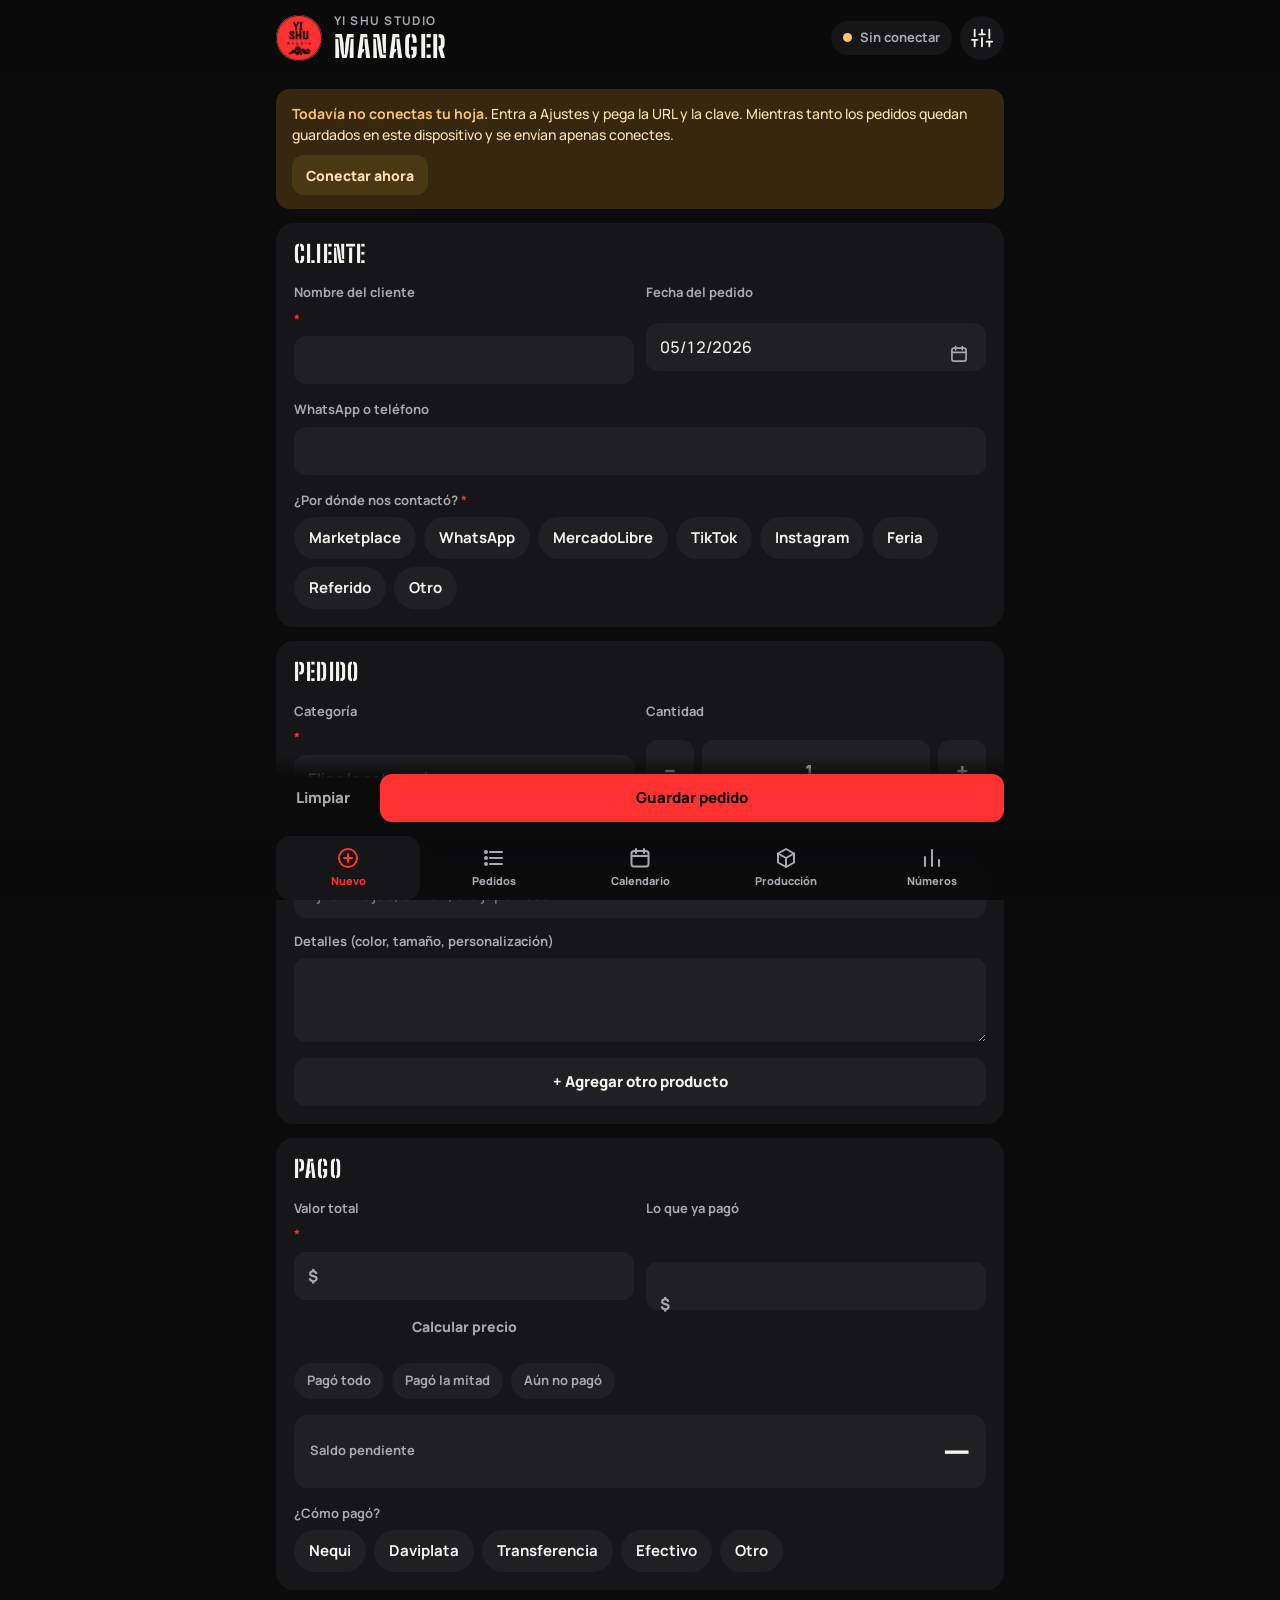
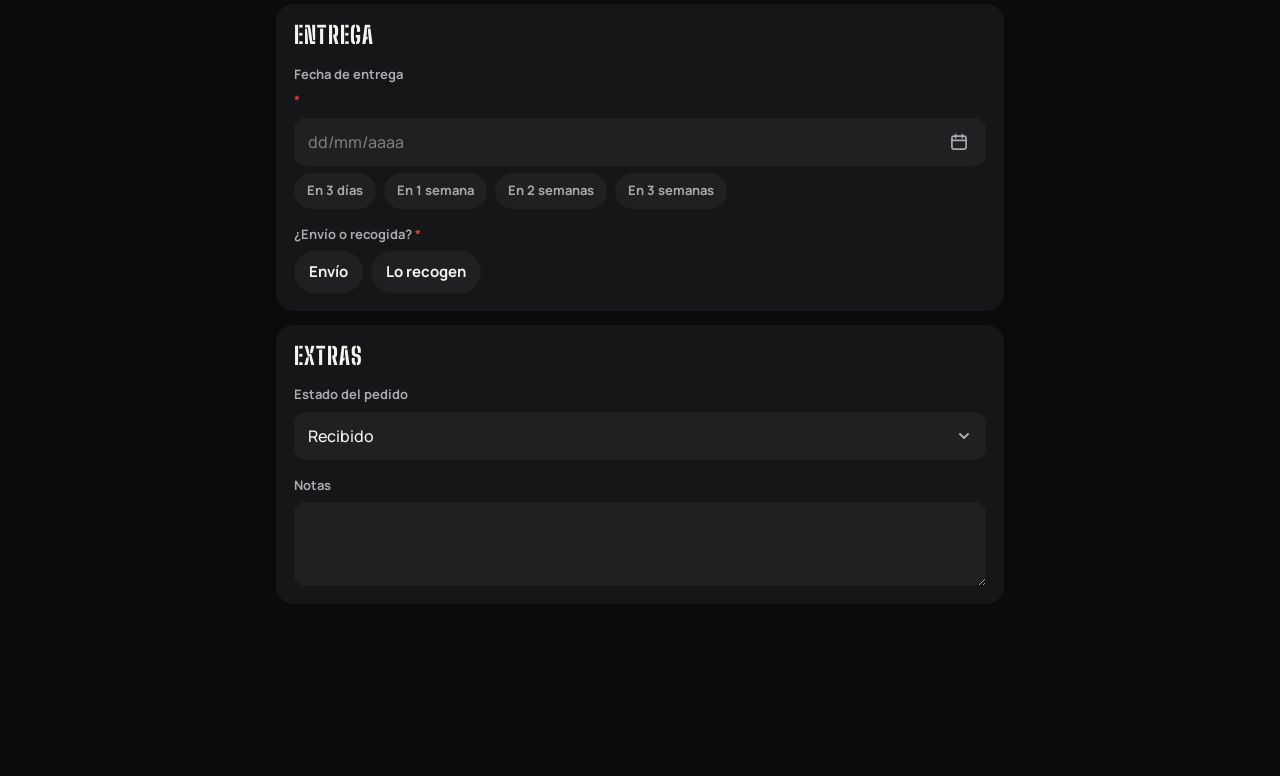
==== commit 218ccb3d: "Version 5: calculadora de precio con margen, merma, comision y tiempo de trabajo - Calculadora (dial" ====
--- a/index.html
+++ b/index.html
@@ -111,6 +111,7 @@
 .items.multi .item{background:#0f0f10;border-radius:14px;padding:14px}
 .items.multi .item-head{display:flex}
 .opc{font-weight:500;opacity:.8}
+summary .opc{margin-left:.4em}
 .item-titulo{font-family:'Big Shoulders Stencil Display',Impact,'Arial Narrow',sans-serif;font-weight:800;font-size:20px;letter-spacing:.05em;text-transform:uppercase}
 .btn.add{width:100%;background:var(--surface-2);color:var(--text)}
 .stepper{display:grid;grid-template-columns:48px 1fr 48px;gap:8px}
@@ -338,6 +339,49 @@
 #vista-ajustes .card:first-child{margin-top:14px}
 .fila-pegar{display:flex;gap:8px}.fila-pegar input{flex:1;min-width:0}
 
+/* Fichas de costo y componentes */
+.imp-calc{grid-column:1/-1;background:transparent;padding:0}
+.imp-calc > summary{min-height:40px;font-size:14px;color:var(--muted)}
+.imp-calc .field > label{font-size:13px;font-weight:700;color:var(--muted)}
+.imp-desglose:empty{display:none}
+.ficha-fila{display:grid;grid-template-columns:1fr 96px auto;gap:8px;align-items:center}
+.ficha-fila select{min-height:44px}
+.ff-cant-l{display:flex;align-items:center;gap:6px;font-weight:800;color:var(--muted)}
+.ff-cant-l input{min-height:44px;text-align:center;padding:8px}
+@media (max-width:420px){.ficha-fila{grid-template-columns:1fr 88px}.ficha-fila .btn{grid-column:1/-1;justify-self:start}}
+.ficha-item{display:flex;justify-content:space-between;align-items:center;gap:12px;background:var(--surface-2);border-radius:14px;padding:12px 14px}
+.fi-txt{display:grid;gap:2px;min-width:0}
+.fi-txt b{overflow-wrap:anywhere}
+.fi-txt .hint b{color:var(--text)}
+.comp-fila{display:grid;grid-template-columns:1fr 130px 90px auto;gap:10px;align-items:end;background:var(--surface-2);border-radius:14px;padding:12px}
+.comp-fila .field > label{font-size:13px;font-weight:700;color:var(--muted)}
+.comp-fila input{background:var(--surface-3)}
+.comp-fila .cp-costo{grid-column:1/-1}
+.comp-fila .cp-costo:empty{display:none}
+@media (max-width:520px){.comp-fila{grid-template-columns:1fr 1fr auto}.comp-fila > .field:first-child{grid-column:1/-1}}
+.prod-ficha{display:flex;flex-wrap:wrap;gap:8px;align-items:center;margin-top:10px}
+.prod-ficha select{width:auto;flex:1 1 180px;min-width:150px;min-height:40px;font-size:14px;font-weight:700;padding-right:36px}
+#f-notas{min-height:70px}
+.ok-ficha{display:flex;flex-wrap:wrap;gap:10px;align-items:center;justify-content:space-between;background:var(--surface-2);border-radius:14px;padding:12px 14px;margin-top:14px}
+.ok-ficha p{font-size:14px;flex:1 1 200px}
+.fl-fila{background:#0f0f10;border-radius:14px;padding:12px;display:grid;gap:8px}
+.fl-fila.fl-no{opacity:.75}
+.fl-num{display:grid;grid-template-columns:1fr 1fr;gap:8px;align-items:end}
+.fl-num label{display:grid;gap:4px;font-size:13px;color:var(--muted)}
+.fl-hh:empty{display:none}
+.fl-pie{display:flex;align-items:center;justify-content:space-between;gap:8px}
+.fl-st{font-size:13px;color:var(--amber);flex:1}
+.fl-st:empty{display:none}
+.fi-acc{display:flex;gap:8px;flex-shrink:0}
+@media (max-width:420px){.ficha-item{flex-direction:column;align-items:stretch}.fi-acc{justify-content:flex-start}}
+.pr-desglose{display:grid;gap:2px}
+.pr-lin{display:flex;justify-content:space-between;gap:12px;padding:6px 0;font-size:14px;color:var(--muted)}
+.pr-lin b{color:var(--text);text-align:right;white-space:nowrap;font-weight:700}
+.pr-lin.pr-sep{margin-top:8px;color:var(--text);font-weight:700}
+.pr-lin.pr-unidad{color:var(--text);font-size:15px;padding-bottom:8px}
+#dlg-precio .money input,#dlg-precio input,#dlg-precio select{min-width:0}
+#pr-res{position:sticky;bottom:-8px;z-index:2}
+
 </style>
 </head>
 <body>
@@ -418,6 +462,7 @@
               <label for="total">Valor total <span class="req">*</span></label>
               <div class="money"><input id="total" name="total" type="text" inputmode="numeric" autocomplete="off"></div>
               <p class="err" data-for="total"></p>
+              <button class="btn small ghost" id="btn-precio-nuevo" type="button">Calcular precio</button>
             </div>
             <div class="field">
               <label for="pago">Lo que ya pagó</label>
@@ -640,7 +685,7 @@
               <li>Elige la función autorizarPermisos, toca Ejecutar y acepta los permisos nuevos (calendario, correo y Drive).</li>
               <li>Implementar &gt; Administrar implementaciones &gt; el lápiz &gt; Versión: Nueva versión &gt; Implementar. La URL no cambia.</li>
               <li>En Configuración del proyecto (la rueda dentada) deja la zona horaria en Bogotá.</li>
-              <li>Vuelve aquí, toca Probar conexión y debe decir versión 3.</li>
+              <li>Vuelve aquí, toca Probar conexión y debe decir versión 5.</li>
             </ol>
           </div>
         </details>
@@ -687,6 +732,11 @@
           </div>
         </div>
         <div class="field">
+          <label for="cos-luz">Precio de la luz por kWh</label>
+          <div class="money"><input id="cos-luz" type="text" inputmode="decimal" autocomplete="off" placeholder="Ej: 875,05"></div>
+          <p class="hint">Está en tu recibo ("Valor kWh aplicado"). Se usa en la calculadora del costo por hora de cada impresora.</p>
+        </div>
+        <div class="field">
           <span class="lbl">Impresoras y su costo por hora</span>
           <p class="hint">El costo por hora puede incluir la luz y el desgaste. Los nombres que pongas aquí salen para elegir en cada pedido.</p>
           <div id="cos-imp" class="stack"></div>
@@ -697,6 +747,64 @@
           <button class="btn small ghost" id="cos-recalcular" type="button">Recalcular pedidos anteriores</button>
         </div>
         <p class="hint">Cada pedido guarda su costo con los precios del momento. Si cambias los precios, el botón de recalcular actualiza los pedidos que ya tienen horas o gramos anotados.</p>
+      </div>
+    </div>
+
+    <div class="card">
+      <h2>Componentes</h2>
+      <div class="aviso" id="aj-comp-v3" hidden><span><strong>Esto necesita el script nuevo (versión 4).</strong> Mira "Cómo instalar o actualizar el script" arriba.</span></div>
+      <div class="stack" id="aj-comp-ok">
+        <p class="hint">Luces LED, conectores, switches y todo lo que se le agrega a una pieza. Anota lo que pagaste por el paquete y cuántas unidades trae: la app calcula lo que cuesta una. Luego los eliges en la ficha de cada producto.</p>
+        <div id="comp-lista" class="stack"></div>
+        <button class="btn small" id="comp-agregar" type="button">+ Agregar componente</button>
+        <div class="acciones"><button class="btn primary" id="comp-guardar" type="button">Guardar componentes</button></div>
+        <p class="hint">El cautín, otra placa o plato de impresión y las herramientas no van aquí: son gastos del negocio. Anótalos en Números > Gastos (por ejemplo en "Equipos y herramientas" o "Repuestos y mantenimiento"). Para las compras de componentes, agrega la categoría "Componentes electrónicos" en Mis listas.</p>
+      </div>
+    </div>
+
+    <div class="card">
+      <h2>Fichas de costo</h2>
+      <div class="aviso" id="aj-fichas-v3" hidden><span><strong>Esto necesita el script nuevo (versión 4).</strong> Mira "Cómo instalar o actualizar el script" arriba.</span></div>
+      <div class="stack" id="aj-fichas-ok">
+        <p class="hint">Una ficha guarda lo que lleva UNA unidad de un producto: horas, gramos, impresora y componentes. En cada pedido eliges la ficha y los costos se llenan solos. Los precios (filamento, impresora, componentes) se toman de Ajustes, así que si cambian, el costo de la ficha se actualiza solo. Los pedidos ya guardados conservan el costo que tenían.</p>
+        <div class="acciones">
+          <button class="btn small primary" id="ficha-nueva" type="button">+ Nueva ficha</button>
+          <input id="fichas-buscar" type="text" placeholder="Buscar producto" autocomplete="off" aria-label="Buscar una ficha o un producto del catálogo" style="flex:1 1 160px;width:auto">
+        </div>
+        <div id="fichas-lista" class="stack"></div>
+        <details id="fichas-pegar-det">
+          <summary>Pegar varias fichas de una vez</summary>
+          <div class="stack">
+            <p class="hint">Pega tu lista con una línea por producto. En cada línea escribe el nombre, los gramos y las horas de UNA unidad, en el orden que quieras. Por ejemplo: "Batman 250,55 g 8,5 h" o "Aretes 1,96 g 24 min". Antes de guardar vas a ver cómo se leyó cada línea.</p>
+            <textarea id="fl-texto" rows="8" autocomplete="off" aria-label="Lista de productos con gramos y horas" placeholder="Máscara carnaval 3h 35.76g&#10;Aretes bicicleta 1.96g 24min"></textarea>
+            <div class="acciones"><button class="btn small primary" id="fl-revisar" type="button">Revisar lista</button></div>
+            <div id="fl-prev" class="stack" hidden>
+              <p class="hint" id="fl-resumen" role="status"></p>
+              <div class="field">
+                <label for="fl-imp-todas">Impresora para todas (después puedes cambiar cada una)</label>
+                <select id="fl-imp-todas"></select>
+              </div>
+              <div id="fl-filas" class="stack"></div>
+              <button class="btn primary" id="fl-guardar" type="button">Guardar fichas</button>
+            </div>
+          </div>
+        </details>
+        <details id="fichas-hist-det"><summary>Sugerencias de tus pedidos anteriores <span id="fichas-hist-n" class="opc"></span></summary><div class="stack" id="fichas-hist"></div></details>
+        <details id="fichas-sin-det"><summary>Productos del catálogo sin ficha <span id="fichas-sin-n" class="opc"></span></summary><div class="stack" id="fichas-sin"></div></details>
+      </div>
+    </div>
+
+    <div class="card">
+      <h2>Precios y margen</h2>
+      <div class="stack">
+        <p class="hint">La calculadora toma el costo real (filamento, impresora, impresiones que salen mal, componentes, tu trabajo, empaque y envío) y lo divide entre 1 menos el margen y la comisión. Así el margen es de verdad lo que te queda de cada venta. Los números de abajo son una sugerencia mía para empezar: tú decides los tuyos.</p>
+        <div class="aviso" id="pa-v4" hidden><span><strong>Con tu script actual estos valores se guardan solo en este dispositivo.</strong> Para compartirlos con tu socia, actualiza el script a la versión 5.</span></div>
+        <div id="pa-cont" class="stack"></div>
+        <p class="hint" id="pa-estado" role="status"></p>
+        <div class="acciones">
+          <button class="btn primary" id="pa-guardar" type="button">Guardar</button>
+          <button class="btn small" id="pa-abrir" type="button">Abrir la calculadora</button>
+        </div>
       </div>
     </div>
 
@@ -771,6 +879,8 @@
 <datalist id="dl-canales"></datalist>
 <datalist id="dl-transportadoras"></datalist>
 <datalist id="dl-metodos"></datalist>
+<datalist id="dl-catalogo"></datalist>
+<datalist id="dl-cat-prod"></datalist>
 
 <!-- Diálogo: pedido guardado -->
 <dialog id="dlg-ok" aria-labelledby="ok-titulo">
@@ -779,6 +889,10 @@
   <div class="field">
     <label for="ok-mensaje">Mensaje para el cliente (lo puedes editar antes de copiarlo)</label>
     <textarea id="ok-mensaje"></textarea>
+  </div>
+  <div class="ok-ficha" id="ok-ficha" hidden>
+    <p id="ok-ficha-txt"></p>
+    <button class="btn small" id="ok-ficha-btn" type="button">Guardar ficha</button>
   </div>
   <div class="acciones-dlg">
     <button class="btn primary" id="ok-copiar" type="button">Copiar mensaje</button>
@@ -833,7 +947,7 @@
     <div class="field"><label for="ed-producto">Producto (si hay varios, sepáralos con " + ")</label><input id="ed-producto" type="text" autocomplete="off" maxlength="160"></div>
     <div class="grid2">
       <div class="field"><label for="ed-cantidad">Cantidad</label><input id="ed-cantidad" type="number" min="1" max="999" inputmode="numeric"></div>
-      <div class="field"><label for="ed-total">Valor total</label><div class="money"><input id="ed-total" type="text" inputmode="numeric" autocomplete="off"></div></div>
+      <div class="field"><label for="ed-total">Valor total</label><div class="money"><input id="ed-total" type="text" inputmode="numeric" autocomplete="off"></div><button class="btn small ghost" id="btn-precio-editar" type="button">Calcular precio</button></div>
     </div>
     <p class="hint" id="ed-pago-nota"></p>
     <div class="field"><label for="ed-detalles">Detalles (color, tamaño, personalización)</label><textarea id="ed-detalles" rows="2" maxlength="600"></textarea></div>
@@ -900,6 +1014,88 @@
   </form>
 </dialog>
 
+<!-- Diálogo: ficha de costo -->
+<dialog id="dlg-ficha" aria-labelledby="ficha-titulo">
+  <h2 id="ficha-titulo">Nueva ficha</h2>
+  <p class="sub" id="ficha-sub"></p>
+  <form id="form-ficha" novalidate class="stack">
+    <div class="field">
+      <label for="f-nombre">Producto <span class="req">*</span></label>
+      <input id="f-nombre" type="text" list="dl-catalogo" maxlength="80" autocomplete="off" placeholder="Escribe o elige uno del catálogo">
+      <p class="hint" id="f-catalogo-info"></p>
+    </div>
+    <div class="grid2 collapse">
+      <div class="field"><label for="f-categoria">Categoría</label><input id="f-categoria" type="text" list="dl-cat-prod" maxlength="60" autocomplete="off"></div>
+      <div class="field"><label for="f-impresora">Impresora</label><select id="f-impresora"></select></div>
+    </div>
+    <div class="grid2">
+      <div class="field"><label for="f-horas">Horas por unidad</label><input id="f-horas" type="text" inputmode="decimal" placeholder="Ej: 3,5" autocomplete="off"></div>
+      <div class="field"><label for="f-gramos">Gramos por unidad</label><input id="f-gramos" type="text" inputmode="decimal" placeholder="Ej: 120" autocomplete="off"></div>
+    </div>
+    <div class="field">
+      <label for="f-minutos">Minutos de tu trabajo por unidad</label>
+      <input id="f-minutos" type="text" inputmode="decimal" placeholder="Ej: 30" autocomplete="off">
+      <p class="hint">Lijar, pintar, armar, empacar. Se usa solo en la calculadora de precio.</p>
+      <p class="hint" id="f-minutos-v4" hidden>Para guardar este dato en cada ficha hay que actualizar el script (versión 5).</p>
+    </div>
+    <div class="field">
+      <span class="lbl">Componentes que lleva cada unidad</span>
+      <div id="f-comps" class="stack"></div>
+      <div class="acciones"><button type="button" class="btn small" id="f-comp-add">+ Agregar componente</button></div>
+      <p class="hint" id="f-comp-hint"></p>
+    </div>
+    <div class="field"><label for="f-notas">Notas</label><textarea id="f-notas" rows="2" maxlength="300"></textarea></div>
+    <div class="saldo" id="f-resumen" data-estado="vacio" aria-live="polite"><span class="t">Costo de una unidad</span><span class="v">&mdash;</span></div>
+    <p class="hint" id="f-resumen-det"></p>
+    <p class="err" id="f-err"></p>
+    <div class="acciones-dlg">
+      <button class="btn primary" id="f-ok" type="submit">Guardar ficha</button>
+      <button class="btn ghost" id="f-cancelar" type="button">Cancelar</button>
+      <button class="btn ghost peligro" id="f-eliminar" type="button" hidden>Borrar ficha</button>
+    </div>
+  </form>
+</dialog>
+
+<dialog id="dlg-precio" aria-labelledby="precio-titulo">
+  <h2 id="precio-titulo">Calculadora de precio</h2>
+  <p class="sub">Un estimado con tus costos de hoy. Es una guía: el precio final lo decides tú.</p>
+  <div class="stack">
+    <div class="field" id="pr-ficha-box">
+      <label for="pr-ficha">Rellenar con una ficha</label>
+      <select id="pr-ficha"></select>
+    </div>
+    <div class="field"><label for="pr-impresora">Impresora</label><select id="pr-impresora"></select></div>
+    <div class="grid2">
+      <div class="field"><label for="pr-cant">Unidades</label><input id="pr-cant" type="number" min="1" max="999" step="1" value="1" inputmode="numeric"></div>
+      <div class="field"><label for="pr-horas">Horas de impresión</label><input id="pr-horas" type="text" inputmode="decimal" placeholder="Ej: 3,5" autocomplete="off"></div>
+    </div>
+    <div class="grid2">
+      <div class="field"><label for="pr-gramos">Gramos de filamento</label><input id="pr-gramos" type="text" inputmode="decimal" placeholder="Ej: 120" autocomplete="off"></div>
+      <div class="field"><label for="pr-minutos">Tu trabajo (minutos)</label><input id="pr-minutos" type="text" inputmode="decimal" placeholder="Ej: 30" autocomplete="off"></div>
+    </div>
+    <div class="grid2">
+      <div class="field"><label for="pr-comps">Componentes y otros materiales</label><div class="money"><input id="pr-comps" type="text" inputmode="numeric" autocomplete="off"></div></div>
+      <div class="field"><label for="pr-empaque">Empaque</label><div class="money"><input id="pr-empaque" type="text" inputmode="numeric" autocomplete="off"></div></div>
+    </div>
+    <div class="field"><label for="pr-envio">Envío que paga el negocio</label><div class="money"><input id="pr-envio" type="text" inputmode="numeric" autocomplete="off"></div></div>
+    <details id="pr-params">
+      <summary>Margen y porcentajes de este cálculo</summary>
+      <div class="stack">
+        <div id="pq-cont" class="stack"></div>
+        <p class="hint">Los cambios de aquí valen solo para este cálculo. Para dejarlos fijos, toca el botón.</p>
+        <div class="acciones"><button class="btn small" id="pq-guardar" type="button">Guardar como mis valores</button></div>
+      </div>
+    </details>
+    <div class="saldo" id="pr-res" data-estado="vacio" aria-live="polite"><span class="t">Precio sugerido</span><span class="v">&mdash;</span></div>
+    <div id="pr-desglose" class="pr-desglose"></div>
+    <p class="hint" id="pr-nota" role="status"></p>
+    <div class="acciones-dlg">
+      <button class="btn primary" id="pr-usar" type="button" hidden>Usar como valor total</button>
+      <button class="btn ghost" id="pr-cerrar" type="button">Cerrar</button>
+    </div>
+  </div>
+</dialog>
+
 <noscript><div class="wrap"><p class="aviso">Esta app necesita JavaScript activado para funcionar.</p></div></noscript>
 
 <script>
@@ -917,8 +1113,10 @@
   URL_HOJA: ''
 };
 
-var APP_VERSION = '3.0';
+var APP_VERSION = '5.0';
 var URL_PUBLICA = 'https://chloe3d-hub.github.io/purchasetracker/';
+/* Lista de productos del catálogo web (mismo sitio de GitHub Pages). Solo sirve para sugerir nombres al crear fichas. */
+var CATALOGO_URL = 'https://chloe3d-hub.github.io/Catalogo/data/products.json';
 var ESTADOS = ['Recibido', 'En producción', 'Listo para entrega', 'Enviado', 'Entregado', 'Cancelado'];
 var OTRO = '__otro__';
 var LISTAS_BASE = {
@@ -931,16 +1129,19 @@
 var CONFIG_BASE = {
   impresoras: [{ nombre: 'Flashforge Creator 5', costoHora: 0 }, { nombre: 'Bambu Lab P1S', costoHora: 0 }],
   costoGramo: 0,
+  luzKwh: 0,
   empaque: 0,
+  componentes: [],
+  precios: { margen: 40, merma: 10, comision: 0, horaTrabajo: 0, redondeo: 1000, propios: false },
   listas: {},
-  gastoCategorias: ['Filamento', 'Empaques', 'Envíos', 'Publicidad', 'Repuestos y mantenimiento', 'Electricidad', 'Equipos y herramientas', 'Otros'],
+  gastoCategorias: ['Filamento', 'Empaques', 'Envíos', 'Publicidad', 'Repuestos y mantenimiento', 'Electricidad', 'Equipos y herramientas', 'Componentes electrónicos', 'Otros'],
   calendario: false,
   resumen: false,
   resumenHora: 7,
   resumenEmail: '',
   respaldo: false
 };
-var LS = { cfg: 'ys.cfg.v1', listas: 'ys.listas.v2', pend: 'ys.pend.v1', pendg: 'ys.pendg.v1', cache: 'ys.cache.v1', datos: 'ys.datos.v3', migrado: 'ys.migrado.v3', ultimaVista: 'ys.vista.v3' };
+var LS = { cfg: 'ys.cfg.v1', listas: 'ys.listas.v2', pend: 'ys.pend.v1', pendg: 'ys.pendg.v1', cache: 'ys.cache.v1', datos: 'ys.datos.v3', migrado: 'ys.migrado.v3', ultimaVista: 'ys.vista.v3', catalogo: 'ys.catalogo.v1', precios: 'ys.precios.v1' };
 var MESES = ['Enero', 'Febrero', 'Marzo', 'Abril', 'Mayo', 'Junio', 'Julio', 'Agosto', 'Septiembre', 'Octubre', 'Noviembre', 'Diciembre'];
 var MESES_CORTOS = ['ene', 'feb', 'mar', 'abr', 'may', 'jun', 'jul', 'ago', 'sep', 'oct', 'nov', 'dic'];
 
@@ -1080,6 +1281,8 @@
   pendG: leer(LS.pendg, []),
   cache: leer(LS.cache, []),
   gastos: DATOS.gastos || [],
+  fichas: DATOS.fichas || [],                  // fichas de costo por producto (script versión 4)
+  catalogo: leer(LS.catalogo, { ts: 0, productos: [] }),
   conexion: 'sinconfig',
   vista: 'nuevo',
   filtro: 'activos', mes: '', busqueda: '', mensajeActual: '',
@@ -1095,7 +1298,8 @@
 }
 aplicarListas();
 function esV3() { return S.version >= 3; }
-function guardarDatos() { guardar(LS.datos, { version: S.version, config: S.config, gastos: S.gastos, ts: Date.now() }); }
+function esV4() { return S.version >= 4; }
+function guardarDatos() { guardar(LS.datos, { version: S.version, config: S.config, gastos: S.gastos, fichas: S.fichas, ts: Date.now() }); }
 
 /* Conexión con la hoja */
 function ErrorApi(codigo, msg) { this.codigo = codigo; this.message = msg; }
@@ -1147,6 +1351,9 @@
     if (S.version === 2) {
       html += '<div class="aviso"><span><strong>Tu hoja usa la versión anterior del script.</strong> Todo lo de antes funciona, pero el calendario de Google, los costos, los gastos y el resumen por correo necesitan actualizarlo.</span>' +
         '<button class="btn small" type="button" data-aviso="actualizar">Cómo actualizarlo</button></div>';
+    } else if (S.version === 3) {
+      html += '<div class="aviso"><span><strong>Hay una versión nueva del script.</strong> Trae las fichas de costo por producto, el precio de la luz y la lista de componentes. Lo de ahora sigue funcionando.</span>' +
+        '<button class="btn small" type="button" data-aviso="actualizar">Cómo actualizarlo</button></div>';
     }
   }
   av.innerHTML = html; av.hidden = !html;
@@ -1171,7 +1378,7 @@
   var antes = firmaListas();
   var p = api('sincronizar').then(function (r) {
     S.version = r.version || 3;
-    S.cache = r.pedidos || []; S.gastos = r.gastos || [];
+    S.cache = r.pedidos || []; S.gastos = r.gastos || []; S.fichas = r.fichas || [];
     S.config = Object.assign(clonar(CONFIG_BASE), r.config || {});
     S.sync.ultima = Date.now();
     guardar(LS.cache, S.cache); guardarDatos(); aplicarListas(); ponerConexion('ok');
@@ -1190,7 +1397,7 @@
   }).then(function () {
     S.sync.enCurso = null;
     if (firmaListas() !== antes) pintarListas();
-    prellenarEmpaque();
+    prellenarEmpaque(); pintarBloquesFichas();
     renderTodo();
   });
   S.sync.enCurso = p;
@@ -1217,6 +1424,12 @@
   if (!g || !g.id) return;
   var i = S.gastos.findIndex(function (x) { return x.id === g.id; });
   if (i >= 0) S.gastos[i] = g; else S.gastos.unshift(g);
+  guardarDatos();
+}
+function upsertFicha(f) {
+  if (!f || !f.id) return;
+  var i = S.fichas.findIndex(function (x) { return x.id === f.id; });
+  if (i >= 0) S.fichas[i] = f; else S.fichas.push(f);
   guardarDatos();
 }
 function todosLosPedidos() {
@@ -1312,6 +1525,7 @@
   $('#dl-transportadoras').innerHTML = S.listas.transportadoras.map(function (v) { return '<option value="' + esc(v) + '">'; }).join('');
   $('#dl-metodos').innerHTML = S.listas.metodos.map(function (v) { return '<option value="' + esc(v) + '">'; }).join('');
   pintarImpresoras('c-'); pintarImpresoras('ed-c-');
+  pintarDatalistFichas();
 }
 
 /* Campos de dinero con puntos de miles mientras se escribe */
@@ -1518,6 +1732,13 @@
     return '<div class="field"><label for="' + p + id + '">' + etiqueta + '</label><div class="money"><input id="' + p + id + '" type="text" inputmode="numeric" autocomplete="off"></div></div>';
   };
   return '<div class="stack">' +
+    '<div class="field" id="' + p + 'fichas-box" hidden>' +
+      '<span class="lbl">Rellenar con una ficha de producto</span>' +
+      '<div class="stack" id="' + p + 'fichas"></div>' +
+      '<div class="acciones"><button type="button" class="btn small" id="' + p + 'ficha-add">+ Usar una ficha</button>' +
+      '<button type="button" class="btn small ghost" id="' + p + 'ficha-guardar">Guardar estos números como ficha</button></div>' +
+      '<p class="hint" id="' + p + 'ficha-hint"></p>' +
+    '</div>' +
     '<div class="field"><label for="' + p + 'impresora">Impresora</label><select id="' + p + 'impresora"></select></div>' +
     '<div class="grid2">' +
       '<div class="field"><label for="' + p + 'horas">Horas de impresión</label><input id="' + p + 'horas" type="text" inputmode="decimal" placeholder="Ej: 3,5" autocomplete="off"><p class="err" data-for="' + p + 'horas"></p></div>' +
@@ -1531,10 +1752,12 @@
 }
 function ligarCostos(p, totalFn) {
   var refrescar = function () { pintarResumenCostos(p, totalFn()); };
+  TOTAL_FN[p] = totalFn;
   ['empaque', 'envio', 'otros'].forEach(function (k) { ligarDinero($('#' + p + k), refrescar); });
   ['horas', 'gramos'].forEach(function (k) { $('#' + p + k).addEventListener('input', refrescar); });
   $('#' + p + 'impresora').addEventListener('change', refrescar);
   $('#' + p + 'empaque').addEventListener('input', function () { this.dataset.tocado = '1'; });
+  ligarFichasEnCostos(p);
 }
 function pintarImpresoras(p, actual) {
   var sel = $('#' + p + 'impresora'); if (!sel) return;
@@ -1552,6 +1775,7 @@
 }
 function ponerCostos(p, o) {
   o = o || {};
+  reiniciarFichasEnCostos(p);                   // los valores que llegan son los definitivos: ninguna ficha los está llenando
   pintarImpresoras(p, o.impresora || '');
   $('#' + p + 'horas').value = o.horas === '' || o.horas == null ? '' : numTxt(o.horas);
   $('#' + p + 'gramos').value = o.gramos === '' || o.gramos == null ? '' : numTxt(o.gramos);
@@ -1638,6 +1862,13 @@
   else sub = p.cliente + ' · ' + p.producto + ' · ' + dinero(p.total) + (p.debe > 0 ? ' · debe ' + dinero(p.debe) : ' · pagado');
   if (p.avisos && p.avisos.length) sub += ' ' + p.avisos[0];
   $('#ok-sub').textContent = sub;
+  S.fichaSugerida = info.ficha || null;
+  $('#ok-ficha').hidden = !S.fichaSugerida;
+  if (S.fichaSugerida) {
+    var s = S.fichaSugerida, d = [];
+    if (s.horas !== '') d.push(numTxt(s.horas) + ' h'); if (s.gramos !== '') d.push(numTxt(s.gramos) + ' g');
+    $('#ok-ficha-txt').textContent = '¿Guardar "' + s.nombre + '" como ficha? Así la próxima vez no tienes que escribir sus ' + d.join(' y ') + ' por unidad.';
+  }
   S.mensajeActual = mensajeCliente(p);
   $('#ok-mensaje').value = S.mensajeActual;
   abrir($('#dlg-ok'));
@@ -1651,16 +1882,17 @@
   var btn = $('#btn-guardar');
   btn.disabled = true; btn.textContent = 'Guardando…';
   var p = Object.assign({ ref: nuevoRef() }, d);
+  var sug = sugerirFicha(d, items);              // se calcula antes de limpiar el formulario
   api('crear', { pedido: p }).then(function (r) {
     upsertCache(r.pedido); ponerConexion('ok');
     limpiarFormulario(); renderTodo();
-    mostrarGuardado(r.pedido, { pendiente: false });
+    mostrarGuardado(r.pedido, { pendiente: false, ficha: sug });
   }, function (e) {
     if (e.codigo === 'SERVIDOR') { toast(e.message, 'error'); return; }
     S.pend.push(p); guardar(LS.pend, S.pend);
     ponerConexion(e.codigo === 'CONFIG' ? 'sinconfig' : 'error');
     limpiarFormulario(); renderTodo();
-    mostrarGuardado(p, { pendiente: true, motivo: e.message });
+    mostrarGuardado(p, { pendiente: true, motivo: e.message, ficha: sug });
   }).then(function () { btn.disabled = false; btn.textContent = 'Guardar pedido'; });
 }
 
@@ -1926,6 +2158,886 @@
 }
 function ligarAcciones(sel) { $(sel).addEventListener('click', onListaClick); $(sel).addEventListener('change', onListaChange); }
 
+/* 45-fichas.js */
+/* Fichas de costo: lo que lleva UNA unidad de cada producto (horas, gramos, impresora y componentes).
+   Se guardan una vez y se usan en cada pedido, así no hay que volver a calcular lo mismo.
+   Nada de esto inventa números: una ficha nueva arranca vacía y los precios salen de Ajustes. */
+
+var TOTAL_FN = {};                              // prefijo del bloque de costos -> función que da el total del pedido
+
+/* ---------- Lectura y cálculo ---------- */
+function buscarFicha(id) { return S.fichas.filter(function (f) { return f.id === id; })[0] || null; }
+function fichaPorNombre(nombre) {
+  var n = String(nombre || '').trim().toLowerCase();
+  return n ? (S.fichas.filter(function (f) { return String(f.nombre).toLowerCase() === n; })[0] || null) : null;
+}
+function precioHoraDe(impresora) {
+  var r = 0;
+  (S.config.impresoras || []).forEach(function (i) { if (i.nombre === impresora) r = Number(i.costoHora) || 0; });
+  return r;
+}
+function costoDeComponente(nombre) {
+  var c = (S.config.componentes || []).filter(function (x) { return x.nombre === nombre; })[0];
+  return c ? (Number(c.costo) || 0) : null;
+}
+/* Costo de los componentes de UNA unidad. "faltan" son los que ya no están en la lista de Ajustes. */
+function costoComponentes(f) {
+  var total = 0, faltan = [];
+  (f.componentes || []).forEach(function (c) {
+    var u = costoDeComponente(c.nombre);
+    if (u === null) faltan.push(c.nombre); else total += u * (Number(c.cantidad) || 1);
+  });
+  return { total: total, faltan: faltan };
+}
+/* Desglose del costo de UNA unidad con los precios de hoy */
+function costoFicha(f) {
+  var cg = Number(S.config.costoGramo) || 0, ph = precioHoraDe(f.impresora), cc = costoComponentes(f);
+  var fil = (Number(f.gramos) || 0) * cg, imp = (Number(f.horas) || 0) * ph;
+  return {
+    filamento: fil, impresora: imp, componentes: cc.total, total: Math.round(fil + imp + cc.total), faltan: cc.faltan,
+    sinGramo: Number(f.gramos) > 0 && !(cg > 0),
+    sinHora: Number(f.horas) > 0 && !(ph > 0)
+  };
+}
+function avisosCosto(c, f) {
+  var a = [];
+  if (c.sinGramo) a.push('falta el costo por gramo (Ajustes > Costos)');
+  if (c.sinHora) a.push(f.impresora ? 'falta el costo por hora de ' + f.impresora : 'falta elegir la impresora para contar sus horas');
+  if (Number(f.horas) > 0 && !(Number(f.gramos) > 0)) a.push('faltan los gramos');
+  if (Number(f.gramos) > 0 && !(Number(f.horas) > 0)) a.push('faltan las horas');
+  c.faltan.forEach(function (n) { a.push('"' + n + '" ya no está en la lista de componentes'); });
+  return a;
+}
+function redondear(n, d) { var k = Math.pow(10, d); return Math.round((Number(n) || 0) * k) / k; }
+
+/* ---------- Catálogo (solo para sugerir nombres) ---------- */
+function limpiarCategoriaCatalogo(t) { return String(t || '').replace(/\s*\(\+18\)\s*/, '').trim(); }
+function cargarCatalogo(forzar) {
+  var c = S.catalogo;
+  if (!forzar && c.productos && c.productos.length && Date.now() - (c.ts || 0) < 86400000) { pintarDatalistFichas(); return Promise.resolve(); }
+  if (typeof fetch === 'undefined') return Promise.resolve();
+  return fetch(CATALOGO_URL, { cache: 'no-cache' }).then(function (r) {
+    if (!r.ok) throw new Error('http');
+    return r.json();
+  }).then(function (d) {
+    var lista = [];
+    (d.sections || []).forEach(function (s) {
+      (s.products || []).forEach(function (p) {
+        if (p && p.name) lista.push({ id: p.id, nombre: String(p.name), categoria: limpiarCategoriaCatalogo(s.label), precio: String(p.price || '') });
+      });
+    });
+    if (lista.length) { S.catalogo = { ts: Date.now(), productos: lista }; guardar(LS.catalogo, S.catalogo); }
+  }).catch(function () { /* sin conexión: se queda la última lista guardada */ }).then(function () {
+    pintarDatalistFichas();
+    if (S.vista === 'ajustes') pintarFichas();
+  });
+}
+function productoCatalogoPorNombre(nombre) {
+  var n = String(nombre || '').trim().toLowerCase();
+  return n ? ((S.catalogo.productos || []).filter(function (p) { return p.nombre.toLowerCase() === n; })[0] || null) : null;
+}
+function productoCatalogoPorId(id) {
+  return (S.catalogo.productos || []).filter(function (p) { return String(p.id) === String(id); })[0] || null;
+}
+function pintarDatalistFichas() {
+  var dc = $('#dl-catalogo'), dp = $('#dl-cat-prod');
+  if (dc) dc.innerHTML = (S.catalogo.productos || []).map(function (p) { return '<option value="' + esc(p.nombre) + '">'; }).join('');
+  if (dp) dp.innerHTML = (S.listas.productos || []).map(function (v) { return '<option value="' + esc(v) + '">'; }).join('');
+}
+
+/* ---------- Dentro de un pedido (nuevo y editar): filas de fichas ---------- */
+function opcionesFichas(sel) {
+  var previo = sel.value;
+  var fs = S.fichas.slice().sort(function (a, b) { return String(a.nombre).localeCompare(String(b.nombre), 'es'); });
+  sel.innerHTML = '<option value="">Elige una ficha</option>' + fs.map(function (f) { return '<option value="' + esc(f.id) + '">' + esc(f.nombre) + '</option>'; }).join('');
+  if (previo && buscarFicha(previo)) sel.value = previo;
+}
+function agregarFilaFicha(p, fichaId, cant) {
+  var fila = document.createElement('div'); fila.className = 'ficha-fila';
+  fila.innerHTML = '<select class="ff-sel" aria-label="Ficha de producto"></select>' +
+    '<label class="ff-cant-l"><span>×</span><input class="ff-cant" type="number" min="1" max="999" step="1" value="' + (cant || 1) + '" inputmode="numeric" aria-label="Cuántas unidades"></label>' +
+    '<button type="button" class="btn small ghost ff-quitar" aria-label="Quitar esta ficha">Quitar</button>';
+  $('#' + p + 'fichas').appendChild(fila);
+  var sel = $('.ff-sel', fila); opcionesFichas(sel); if (fichaId) sel.value = fichaId;
+  return fila;
+}
+function textoAyudaFichas(p) {
+  var h = $('#' + p + 'ficha-hint'); if (!h || $$('#' + p + 'fichas .ficha-fila').length) return;
+  h.textContent = S.fichas.length
+    ? 'Elige una ficha y se llenan solas las horas, los gramos y los componentes. Después puedes cambiar los números.'
+    : 'Todavía no tienes fichas. Crea la primera con "Guardar estos números como ficha" o en Ajustes.';
+}
+function pintarBloqueFichas(p) {
+  var box = $('#' + p + 'fichas-box'); if (!box) return;
+  box.hidden = !esV4();
+  $$('#' + p + 'fichas .ff-sel').forEach(opcionesFichas);
+  textoAyudaFichas(p);
+}
+function pintarBloquesFichas() { pintarBloqueFichas('c-'); pintarBloqueFichas('ed-c-'); }
+
+/* Un campo que llena la ficha recuerda cuánto puso ella (data-auto). Si después se cambia de ficha, lo que escribiste
+   a mano encima se conserva. Si todavía ninguna ficha lo había llenado y no hay nada que poner, el campo no se toca. */
+function ponerAuto(el, nuevo, esDinero) {
+  var tiene = el.dataset.auto !== undefined && el.dataset.auto !== '';
+  if (!tiene && !(nuevo > 0)) return;
+  var actual = esDinero ? soloNumero(el.value) : decimalDe(el.value);
+  var manual = tiene ? Math.max(0, actual - Number(el.dataset.auto)) : 0;
+  var total = redondear(nuevo + manual, 2);
+  el.dataset.auto = String(nuevo);
+  if (esDinero) ponerDinero(el, Math.round(total)); else el.value = total > 0 ? numTxt(total) : '';
+}
+function reiniciarFichasEnCostos(p) {
+  var cont = $('#' + p + 'fichas'); if (cont) cont.innerHTML = '';
+  ['horas', 'gramos', 'otros', 'impresora'].forEach(function (k) { var el = $('#' + p + k); if (el) delete el.dataset.auto; });
+  textoAyudaFichas(p);
+}
+function aplicarFichas(p) {
+  var filas = $$('#' + p + 'fichas .ficha-fila'), tot = { horas: 0, gramos: 0, otros: 0 }, porImp = {}, notas = [], usadas = 0;
+  filas.forEach(function (fi) {
+    var f = buscarFicha($('.ff-sel', fi).value); if (!f) return;
+    var q = Math.max(1, parseInt($('.ff-cant', fi).value, 10) || 1);
+    var h = (Number(f.horas) || 0) * q, cc = costoComponentes(f);
+    usadas++;
+    tot.horas += h; tot.gramos += (Number(f.gramos) || 0) * q; tot.otros += cc.total * q;
+    if (f.impresora) porImp[f.impresora] = (porImp[f.impresora] || 0) + h;
+    if (!(Number(f.horas) > 0) && !(Number(f.gramos) > 0)) notas.push('La ficha "' + f.nombre + '" todavía no tiene horas ni gramos.');
+    cc.faltan.forEach(function (n) { notas.push('"' + n + '" ya no está en tu lista de componentes y no se sumó.'); });
+  });
+  ponerAuto($('#' + p + 'horas'), redondear(tot.horas, 2), false);
+  ponerAuto($('#' + p + 'gramos'), redondear(tot.gramos, 1), false);
+  ponerAuto($('#' + p + 'otros'), Math.round(tot.otros), true);
+  var impEl = $('#' + p + 'impresora'), nombres = Object.keys(porImp);
+  if (nombres.length) {
+    var mejor = nombres.sort(function (a, b) { return porImp[b] - porImp[a]; })[0];
+    if (impEl.value === '' || impEl.value === (impEl.dataset.auto || '')) { pintarImpresoras(p, mejor); impEl.dataset.auto = mejor; }
+    if (nombres.length > 1) notas.push('Las fichas usan impresoras distintas (' + nombres.join(' y ') + '). Dejé ' + impEl.value + ': revisa que sea la correcta.');
+  } else if (impEl.dataset.auto && impEl.value === impEl.dataset.auto) { impEl.value = ''; impEl.dataset.auto = ''; }
+  var h = $('#' + p + 'ficha-hint');
+  if (usadas) {
+    h.textContent = 'Con las fichas: ' + numTxt(redondear(tot.horas, 2)) + ' h, ' + numTxt(redondear(tot.gramos, 1)) + ' g' +
+      (tot.otros > 0 ? ' y componentes por ' + dinero(tot.otros) + ' (van en "Otros costos")' : '') + '. Puedes cambiar los números.' + (notas.length ? ' ' + notas.join(' ') : '');
+  } else textoAyudaFichas(p);
+  var tf = TOTAL_FN[p]; pintarResumenCostos(p, tf ? tf() : 0);
+}
+function ligarFichasEnCostos(p) {
+  $('#' + p + 'ficha-add').addEventListener('click', function () {
+    var fila = agregarFilaFicha(p); $('.ff-sel', fila).focus();
+  });
+  var cont = $('#' + p + 'fichas');
+  cont.addEventListener('change', function (ev) { if (ev.target.matches('.ff-sel, .ff-cant')) aplicarFichas(p); });
+  cont.addEventListener('input', function (ev) { if (ev.target.matches('.ff-cant')) aplicarFichas(p); });
+  cont.addEventListener('click', function (ev) {
+    var b = ev.target.closest('.ff-quitar'); if (!b) return;
+    b.closest('.ficha-fila').remove(); aplicarFichas(p);
+  });
+  $('#' + p + 'ficha-guardar').addEventListener('click', function () { guardarNumerosComoFicha(p); });
+}
+
+/* Convierte lo que hay escrito en un pedido en la base de una ficha (dividido entre las unidades del pedido) */
+function categoriaDeProducto(texto) {
+  var m = /^(.*?)\s*\(/.exec(String(texto || '')), cat = (m ? m[1] : String(texto || '')).trim();
+  return (S.listas.productos || []).indexOf(cat) >= 0 ? cat : '';
+}
+function baseFicha(nombre, categoria, impresora, horasTotal, gramosTotal, unidades) {
+  var u = Math.max(1, unidades || 1);
+  return { nombre: nombre, categoria: categoria, impresora: impresora || '',
+    horas: horasTotal > 0 ? redondear(horasTotal / u, 2) : '', gramos: gramosTotal > 0 ? redondear(gramosTotal / u, 1) : '', unidades: u };
+}
+function guardarNumerosComoFicha(p) {
+  var c = leerCostos(p), base;
+  if (!(Number(c.horas) > 0) && !(Number(c.gramos) > 0)) { toast('Primero escribe las horas o los gramos de la impresión.', 'error'); return; }
+  if (p === 'c-') {
+    var items = leerItems(), uno = items.length === 1;
+    base = baseFicha(uno ? items[0].nombre : '', uno && items[0].cat !== OTRO ? items[0].cat : '', c.impresora, Number(c.horas) || 0, Number(c.gramos) || 0, uno ? items[0].cantidad : 1);
+    base.nota = uno ? '' : 'Este pedido tiene varios productos: pon el nombre del producto y revisa las horas y los gramos de una sola unidad.';
+  } else {
+    var prod = $('#ed-producto').value.trim(), solo = prod && prod.indexOf(' + ') < 0, cant = parseInt($('#ed-cantidad').value, 10) || 1;
+    base = baseFicha(solo ? prod : '', solo ? categoriaDeProducto(prod) : '', c.impresora, Number(c.horas) || 0, Number(c.gramos) || 0, solo ? cant : 1);
+    base.nota = solo ? '' : 'Este pedido tiene varios productos: pon el nombre del producto y revisa las horas y los gramos de una sola unidad.';
+  }
+  abrirFicha(base);
+}
+
+/* Al guardar un pedido de un solo producto con horas o gramos que no tiene ficha, se ofrece guardarla */
+function sugerirFicha(d, items) {
+  if (!esV4() || items.length !== 1 || $$('#c-fichas .ficha-fila').length) return null;
+  var h = Number(d.horas) || 0, g = Number(d.gramos) || 0;
+  if (!(h > 0) && !(g > 0)) return null;
+  var nombre = items[0].nombre; if (!nombre || fichaPorNombre(nombre)) return null;
+  var cp = productoCatalogoPorNombre(nombre);
+  var b = baseFicha(nombre, items[0].cat !== OTRO ? items[0].cat : (cp ? cp.categoria : ''), d.impresora, h, g, items[0].cantidad);
+  if (cp) b.catalogoId = cp.id;
+  return b;
+}
+
+/* ---------- Diálogo de ficha ---------- */
+var FICHA = { id: '', catalogoId: '' };
+function opcionesComponentes(sel, actual) {
+  var nombres = (S.config.componentes || []).map(function (c) { return c.nombre; });
+  if (actual && nombres.indexOf(actual) < 0) nombres.push(actual);
+  sel.innerHTML = '<option value="">Elige un componente</option>' + nombres.map(function (n) { return '<option value="' + esc(n) + '">' + esc(n) + '</option>'; }).join('');
+  sel.value = actual || '';
+}
+function agregarFilaCompFicha(nombre, cantidad) {
+  var fila = document.createElement('div'); fila.className = 'ficha-fila fc-fila';
+  fila.innerHTML = '<select class="fc-sel" aria-label="Componente"></select>' +
+    '<label class="ff-cant-l"><span>×</span><input class="fc-cant" type="text" inputmode="decimal" value="' + esc(numTxt(cantidad || 1)) + '" aria-label="Cuántos lleva cada unidad"></label>' +
+    '<button type="button" class="btn small ghost fc-quitar" aria-label="Quitar este componente">Quitar</button>';
+  $('#f-comps').appendChild(fila);
+  opcionesComponentes($('.fc-sel', fila), nombre || '');
+  return fila;
+}
+function leerCompsFicha() {
+  return $$('#f-comps .fc-fila').map(function (fi) {
+    return { nombre: $('.fc-sel', fi).value, cantidad: decimalDe($('.fc-cant', fi).value), crudo: $('.fc-cant', fi).value };
+  });
+}
+function fichaDelFormulario() {
+  return {
+    id: FICHA.id, nombre: $('#f-nombre').value.trim(), categoria: $('#f-categoria').value.trim(), impresora: $('#f-impresora').value,
+    horas: $('#f-horas').value.trim() === '' ? '' : decimalDe($('#f-horas').value),
+    gramos: $('#f-gramos').value.trim() === '' ? '' : decimalDe($('#f-gramos').value),
+    minutos: $('#f-minutos').value.trim() === '' ? '' : decimalDe($('#f-minutos').value),
+    componentes: leerCompsFicha().filter(function (c) { return c.nombre; }).map(function (c) { return { nombre: c.nombre, cantidad: c.cantidad > 0 ? c.cantidad : 1 }; }),
+    notas: $('#f-notas').value.trim(), catalogoId: FICHA.catalogoId
+  };
+}
+function pintarInfoCatalogo() {
+  var p = FICHA.catalogoId ? productoCatalogoPorId(FICHA.catalogoId) : productoCatalogoPorNombre($('#f-nombre').value);
+  $('#f-catalogo-info').textContent = p ? 'En el catálogo: ' + p.nombre + (p.precio ? ' · ' + p.precio : '') : '';
+}
+function pintarResumenFicha() {
+  var f = fichaDelFormulario(), c = costoFicha(f), box = $('#f-resumen'), det = $('#f-resumen-det');
+  var hay = (Number(f.horas) > 0) || (Number(f.gramos) > 0) || f.componentes.length;
+  if (!hay) { box.setAttribute('data-estado', 'vacio'); $('.v', box).textContent = '—'; det.textContent = 'Escribe las horas, los gramos o los componentes para ver cuánto cuesta una unidad.'; return; }
+  box.setAttribute('data-estado', 'debe'); $('.v', box).textContent = dinero(c.total);
+  var av = avisosCosto(c, f);
+  det.textContent = 'Filamento ' + dinero(c.filamento) + ' + impresora ' + dinero(c.impresora) + ' + componentes ' + dinero(c.componentes) + '.' +
+    (av.length ? ' Ojo: ' + av.join('; ') + '. Eso cuenta como $0 hasta que lo llenes.' : '') + ' No incluye empaque ni envío.';
+  var pp = calcularPrecio(entradaDeFicha(f, 1), preciosGuardados());
+  if (!pp.error) det.textContent += ' Precio sugerido hoy: ' + dinero(pp.precio) + ' (con tus porcentajes de Ajustes > Precios y margen).';
+}
+function abrirFicha(datos) {
+  datos = datos || {};
+  var f = datos.id ? buscarFicha(datos.id) : null;
+  FICHA = { id: f ? f.id : '', catalogoId: datos.catalogoId || (f ? f.catalogoId : '') || '' };
+  $('#ficha-titulo').textContent = f ? 'Editar ficha' : 'Nueva ficha';
+  var sub = $('#ficha-sub'); sub.textContent = '';
+  if (!f && datos.unidades > 1) sub.textContent = 'Dividí los números entre las ' + datos.unidades + ' unidades del pedido. Una ficha guarda lo de UNA unidad.';
+  if (datos.nota) sub.textContent = (sub.textContent ? sub.textContent + ' ' : '') + datos.nota;
+  var src = f || datos;
+  $('#f-nombre').value = src.nombre || ''; $('#f-categoria').value = src.categoria || '';
+  var sel = $('#f-impresora'), nombres = (S.config.impresoras || []).map(function (i) { return i.nombre; });
+  if (src.impresora && nombres.indexOf(src.impresora) < 0) nombres.push(src.impresora);
+  sel.innerHTML = '<option value="">Sin asignar</option>' + nombres.map(function (n) { return '<option value="' + esc(n) + '">' + esc(n) + '</option>'; }).join('');
+  sel.value = src.impresora || '';
+  $('#f-horas').value = src.horas === '' || src.horas == null ? '' : numTxt(src.horas);
+  $('#f-gramos').value = src.gramos === '' || src.gramos == null ? '' : numTxt(src.gramos);
+  $('#f-minutos').value = src.minutos === '' || src.minutos == null ? '' : numTxt(src.minutos);
+  $('#f-minutos').disabled = !esV5(); $('#f-minutos-v4').hidden = esV5();
+  $('#f-comps').innerHTML = '';
+  (f ? f.componentes : []).forEach(function (c) { agregarFilaCompFicha(c.nombre, c.cantidad); });
+  $('#f-comp-hint').textContent = (S.config.componentes || []).length ? '' : 'Todavía no tienes componentes. Créalos en Ajustes > Componentes y vuelve aquí.';
+  $('#f-notas').value = src.notas || '';
+  $('#f-eliminar').hidden = !f; $('#f-err').textContent = '';
+  pintarDatalistFichas(); pintarInfoCatalogo(); pintarResumenFicha();
+  abrir($('#dlg-ficha'));
+  setTimeout(function () { $(src.nombre ? '#f-horas' : '#f-nombre').focus(); }, 50);
+}
+function onFichaNombre() {
+  var p = productoCatalogoPorNombre($('#f-nombre').value);
+  if (p) { FICHA.catalogoId = p.id; if (!$('#f-categoria').value.trim()) $('#f-categoria').value = p.categoria; }
+  else FICHA.catalogoId = '';
+  pintarInfoCatalogo(); pintarResumenFicha();
+}
+function onFicha(ev) {
+  ev.preventDefault();
+  var err = $('#f-err'), f = fichaDelFormulario(), msgs = [];
+  if (!f.nombre) msgs.push('Escribe el nombre del producto.');
+  var otra = fichaPorNombre(f.nombre); if (otra && otra.id !== FICHA.id) msgs.push('Ya existe una ficha con ese nombre. Ábrela desde la lista y edítala en vez de crear otra.');
+  if (!decimalOk($('#f-horas').value)) msgs.push('Horas: escribe solo el número, por ejemplo 3,5.');
+  if (!decimalOk($('#f-gramos').value)) msgs.push('Gramos: escribe solo el número, por ejemplo 120.');
+  if (!decimalOk($('#f-minutos').value)) msgs.push('Minutos de trabajo: escribe solo el número, por ejemplo 30.');
+  var vistos = {};
+  leerCompsFicha().forEach(function (c) {
+    if (!c.nombre) return;
+    if (vistos[c.nombre]) msgs.push('El componente "' + c.nombre + '" está repetido.');
+    vistos[c.nombre] = 1;
+    if (!decimalOk(c.crudo) || !(decimalDe(c.crudo) > 0)) msgs.push('Cantidad de "' + c.nombre + '": escribe un número mayor que cero.');
+  });
+  err.textContent = msgs.join('\n'); if (msgs.length) return;
+  var btn = $('#f-ok'); btn.disabled = true;
+  api('ficha_guardar', { ficha: f }).then(function (r) {
+    upsertFicha(r.ficha); cerrar($('#dlg-ficha')); toast('Ficha "' + r.ficha.nombre + '" guardada.');
+    pintarBloquesFichas(); renderTodo(); if (S.vista === 'ajustes') pintarFichas();
+  }, function (e) {
+    err.textContent = scriptViejo(e) ? 'Tu hoja todavía tiene una versión anterior del script y no guarda fichas. Actualízalo (Ajustes > Cómo actualizar el script).' : e.message;
+  }).then(function () { btn.disabled = false; });
+}
+function eliminarFichaActual() {
+  var f = buscarFicha(FICHA.id); if (!f) return;
+  if (!confirm('¿Borrar la ficha "' + f.nombre + '"? Los pedidos que ya la usaron conservan sus costos.')) return;
+  api('ficha_eliminar', { id: f.id }).then(function () {
+    S.fichas = S.fichas.filter(function (x) { return x.id !== f.id; }); guardarDatos();
+    cerrar($('#dlg-ficha')); toast('Ficha borrada.'); pintarBloquesFichas(); renderTodo(); if (S.vista === 'ajustes') pintarFichas();
+  }, function (e) { $('#f-err').textContent = e.message; });
+}
+
+/* ---------- Ajustes: lista de fichas, productos del catálogo sin ficha y sugerencias del historial ---------- */
+function coincideBusqueda(txt, q) { return !q || String(txt).toLowerCase().indexOf(q) >= 0; }
+function itemFicha(f) {
+  var c = costoFicha(f), av = avisosCosto(c, f);
+  var partes = [];
+  var pp = (Number(f.horas) > 0 || Number(f.gramos) > 0 || (f.componentes || []).length) ? precioDeFicha(f) : null, cat = precioCatalogo(f);
+  if (f.categoria) partes.push(f.categoria);
+  if (f.impresora) partes.push(f.impresora);
+  if (Number(f.horas) > 0) partes.push(numTxt(f.horas) + ' h');
+  if (Number(f.gramos) > 0) partes.push(numTxt(f.gramos) + ' g');
+  if (Number(f.minutos) > 0) partes.push(numTxt(f.minutos) + ' min de trabajo');
+  var comp = (f.componentes || []).map(function (x) { return x.nombre + (Number(x.cantidad) !== 1 ? ' ×' + numTxt(x.cantidad) : ''); }).join(', ');
+  var vacio = !(Number(f.horas) > 0) && !(Number(f.gramos) > 0) && !(f.componentes || []).length;
+  return '<div class="ficha-item"><div class="fi-txt"><b>' + esc(f.nombre) + '</b>' +
+    '<span class="hint">' + (partes.length ? esc(partes.join(' · ')) : 'Sin datos todavía') + (comp ? ' · ' + esc(comp) : '') + '</span>' +
+    (vacio ? '' : '<span class="hint">Costo de una unidad hoy: <b>' + dinero(c.total) + '</b>' + (av.length ? ' (incompleto: ' + esc(av[0]) + ')' : '') + '</span>') +
+    (pp && !pp.error ? '<span class="hint">Precio sugerido hoy: <b>' + dinero(pp.precio) + '</b>' + (cat ? ' · en el catálogo ' + dinero(cat) : '') + (preciosGuardados().propios ? '' : ' · con porcentajes de partida') + '</span>' : '') + '</div>' +
+    '<div class="fi-acc">' + (vacio ? '' : '<button class="btn small" type="button" data-ficha-precio="' + esc(f.id) + '">Precio</button>') +
+    '<button class="btn small ghost" type="button" data-ficha-editar="' + esc(f.id) + '">Editar</button></div></div>';
+}
+/* Pedidos anteriores con un solo producto y con horas o gramos anotados: se promedian por unidad */
+function sugerenciasHistorial() {
+  var grupos = {};
+  S.cache.forEach(function (p) {
+    var prod = String(p.producto || '').trim();
+    if (!prod || prod.indexOf(' + ') >= 0 || p.estado === 'Cancelado') return;
+    var h = Number(p.horas) || 0, g = Number(p.gramos) || 0; if (!(h > 0) && !(g > 0)) return;
+    var k = prod.toLowerCase(), u = Math.max(1, Number(p.cantidad) || 1);
+    var G = grupos[k] || (grupos[k] = { nombre: prod, n: 0, h: 0, nh: 0, g: 0, ng: 0, imps: {} });
+    G.n++; if (h > 0) { G.h += h / u; G.nh++; } if (g > 0) { G.g += g / u; G.ng++; }
+    if (p.impresora) G.imps[p.impresora] = (G.imps[p.impresora] || 0) + 1;
+  });
+  return Object.keys(grupos).map(function (k) {
+    var G = grupos[k], imp = Object.keys(G.imps).sort(function (a, b) { return G.imps[b] - G.imps[a]; })[0] || '';
+    return { nombre: G.nombre, n: G.n, horas: G.nh ? redondear(G.h / G.nh, 2) : '', gramos: G.ng ? redondear(G.g / G.ng, 1) : '', impresora: imp };
+  }).filter(function (s) { return !fichaPorNombre(s.nombre); }).sort(function (a, b) { return b.n - a.n; });
+}
+function pintarFichas() {
+  var v4 = esV4(), conectado = !!S.cfg.url;
+  $('#aj-fichas-v3').hidden = v4 || !conectado;
+  $('#aj-fichas-ok').hidden = !v4 && conectado;
+  $('#aj-comp-v3').hidden = v4 || !conectado;
+  $('#aj-comp-ok').hidden = !v4 && conectado;
+  if (!v4 && conectado) return;
+  var q = ($('#fichas-buscar').value || '').trim().toLowerCase();
+  var lista = S.fichas.slice().sort(function (a, b) { return String(a.nombre).localeCompare(String(b.nombre), 'es'); })
+    .filter(function (f) { return coincideBusqueda(f.nombre + ' ' + f.categoria, q); });
+  $('#fichas-lista').innerHTML = lista.length ? lista.map(itemFicha).join('') :
+    '<div class="vacio">' + (S.fichas.length ? 'Ninguna ficha coincide con esa búsqueda.' : 'Todavía no hay fichas. Crea la primera con "Nueva ficha", o elige un producto del catálogo más abajo.') + '</div>';
+
+  var hist = sugerenciasHistorial().filter(function (s) { return coincideBusqueda(s.nombre, q); });
+  $('#fichas-hist-n').textContent = hist.length ? '(' + hist.length + ')' : '';
+  $('#fichas-hist').innerHTML = hist.length ? '<p class="hint">Calculadas con los pedidos en los que anotaste horas o gramos (dividido entre las unidades de cada pedido). Revísalas antes de guardar.</p>' +
+    hist.slice(0, 40).map(function (s, i) {
+      var d = []; if (s.horas !== '') d.push(numTxt(s.horas) + ' h'); if (s.gramos !== '') d.push(numTxt(s.gramos) + ' g');
+      return '<div class="ficha-item"><div class="fi-txt"><b>' + esc(s.nombre) + '</b><span class="hint">' + esc(plural(s.n, 'pedido', 'pedidos')) + ' · ' + esc(d.join(' y ')) + ' por unidad' + (s.impresora ? ' · ' + esc(s.impresora) : '') + '</span></div>' +
+        '<button class="btn small" type="button" data-ficha-hist="' + i + '">Crear ficha</button></div>';
+    }).join('') : '<p class="hint">' + (q ? 'Nada coincide con la búsqueda.' : 'Cuando anotes horas o gramos en tus pedidos, aquí aparecen sugerencias de fichas.') + '</p>';
+  FICHAS_HIST = hist;
+
+  var sin = (S.catalogo.productos || []).filter(function (p) {
+    return !S.fichas.some(function (f) { return String(f.catalogoId) === String(p.id) || String(f.nombre).toLowerCase() === p.nombre.toLowerCase(); }) && coincideBusqueda(p.nombre + ' ' + p.categoria, q);
+  });
+  $('#fichas-sin-n').textContent = (S.catalogo.productos || []).length ? '(' + sin.length + ')' : '';
+  $('#fichas-sin').innerHTML = !(S.catalogo.productos || []).length ? '<p class="hint">No pude traer la lista del catálogo (puede faltar internet). Puedes crear fichas escribiendo el nombre a mano.</p>' :
+    (sin.length ? sin.slice(0, 80).map(function (p) {
+      return '<div class="ficha-item"><div class="fi-txt"><b>' + esc(p.nombre) + '</b><span class="hint">' + esc(p.categoria) + (p.precio ? ' · ' + esc(p.precio) : '') + '</span></div>' +
+        '<button class="btn small" type="button" data-ficha-cat="' + esc(p.id) + '">Crear ficha</button></div>';
+    }).join('') + (sin.length > 80 ? '<p class="hint">Se muestran 80. Usa el buscador para encontrar los demás.</p>' : '') : '<p class="hint">Ya hay ficha para todos los productos' + (q ? ' que coinciden con la búsqueda' : ' del catálogo') + '.</p>');
+}
+var FICHAS_HIST = [];
+
+/* ---------- Ajustes: componentes (luces, conectores, switches) ---------- */
+function filaComponente(c) {
+  c = c || {};
+  var precio = c.precio != null ? c.precio : c.costo, unid = c.unidades != null ? c.unidades : (precio > 0 ? 1 : '');
+  return '<div class="comp-fila" data-comp>' +
+    '<div class="field"><label>Nombre<input type="text" class="cp-nombre" maxlength="60" autocomplete="off" value="' + esc(c.nombre || '') + '" placeholder="Ej: LED cálido"></label></div>' +
+    '<div class="field"><label>Precio pagado<span class="money"><input type="text" class="cp-precio" inputmode="numeric" autocomplete="off" value="' + (Number(precio) > 0 ? miles(precio) : '') + '"></span></label></div>' +
+    '<div class="field"><label>Unidades<input type="text" class="cp-unid" inputmode="decimal" autocomplete="off" value="' + (unid === '' ? '' : esc(numTxt(unid))) + '" placeholder="1"></label></div>' +
+    '<button type="button" class="btn small ghost cp-quitar">Quitar</button>' +
+    '<p class="hint cp-costo" role="status"></p></div>';
+}
+function textoCostoComp(fila) {
+  var precio = soloNumero($('.cp-precio', fila).value), u = decimalDe($('.cp-unid', fila).value) || 1;
+  $('.cp-costo', fila).textContent = precio > 0 ? 'Cada una cuesta ' + dinero(redondear(precio / u, 2)) + (redondear(precio / u, 2) % 1 ? ' (aprox.)' : '') : '';
+}
+function ligarFilaComp(fila) {
+  ligarDinero($('.cp-precio', fila), function () { textoCostoComp(fila); });
+  $('.cp-unid', fila).addEventListener('input', function () { textoCostoComp(fila); });
+  textoCostoComp(fila);
+}
+function pintarComponentes() {
+  var cont = $('#comp-lista');
+  cont.innerHTML = (S.config.componentes || []).map(filaComponente).join('');
+  $$('[data-comp]', cont).forEach(ligarFilaComp);
+}
+function guardarComponentes() {
+  var filas = $$('#comp-lista [data-comp]'), comps = [], vistos = {}, mal = '';
+  filas.forEach(function (f) {
+    var nombre = $('.cp-nombre', f).value.trim(), pr = $('.cp-precio', f).value, un = $('.cp-unid', f).value;
+    if (!nombre && !pr && !un) return;                                // fila vacía: se ignora
+    if (!nombre) mal = 'Cada componente necesita un nombre.';
+    else if (vistos[nombre.toLowerCase()]) mal = 'El componente "' + nombre + '" está repetido.';
+    else if (!decimalOk(un) || (un.trim() !== '' && !(decimalDe(un) > 0))) mal = 'Unidades de "' + nombre + '": escribe un número mayor que cero.';
+    else if (!soloNumero(pr)) mal = 'Escribe cuánto pagaste por "' + nombre + '".';
+    vistos[nombre.toLowerCase()] = 1;
+    comps.push({ nombre: nombre, precio: soloNumero(pr), unidades: decimalDe(un) || 1 });
+  });
+  if (mal) { toast(mal, 'error'); return Promise.resolve(); }
+  return trabajando($('#comp-guardar'), 'Guardando…', function () {
+    return api('config_guardar', { config: { componentes: comps } }).then(function (r) {
+      S.config = Object.assign(clonar(CONFIG_BASE), r.config || {}); guardarDatos(); pintarComponentes(); pintarFichas();
+      toast('Componentes guardados.');
+    });
+  }).catch(function (e) { toast(mensajeDe(e), 'error'); });
+}
+function quitarComponente(fila) {
+  var nombre = $('.cp-nombre', fila).value.trim();
+  var usan = nombre ? S.fichas.filter(function (f) { return (f.componentes || []).some(function (c) { return c.nombre === nombre; }); }).length : 0;
+  if (usan && !confirm('"' + nombre + '" lo usan ' + plural(usan, 'ficha', 'fichas') + '. Si lo quitas, esas fichas dejan de contarlo hasta que lo vuelvas a crear. ¿Quitarlo?')) return;
+  fila.remove();
+}
+
+/* ---------- Conexión de eventos ---------- */
+function ligarFichas() {
+  $('#ficha-nueva').addEventListener('click', function () { abrirFicha({}); });
+  $('#fichas-buscar').addEventListener('input', pintarFichas);
+  $('#fichas-lista').addEventListener('click', function (ev) {
+    var b = ev.target.closest('[data-ficha-editar]'); if (b) abrirFicha({ id: b.dataset.fichaEditar });
+  });
+  $('#fichas-hist').addEventListener('click', function (ev) {
+    var b = ev.target.closest('[data-ficha-hist]'); if (!b) return;
+    var s = FICHAS_HIST[parseInt(b.dataset.fichaHist, 10)]; if (!s) return;
+    var cp = productoCatalogoPorNombre(s.nombre);
+    abrirFicha({ nombre: s.nombre, categoria: categoriaDeProducto(s.nombre) || (cp ? cp.categoria : ''), impresora: s.impresora, horas: s.horas, gramos: s.gramos, catalogoId: cp ? cp.id : '' });
+  });
+  $('#fichas-sin').addEventListener('click', function (ev) {
+    var b = ev.target.closest('[data-ficha-cat]'); if (!b) return;
+    var p = productoCatalogoPorId(b.dataset.fichaCat); if (p) abrirFicha({ nombre: p.nombre, categoria: p.categoria, catalogoId: p.id });
+  });
+  $('#form-ficha').addEventListener('submit', onFicha);
+  $('#f-cancelar').addEventListener('click', function () { cerrar($('#dlg-ficha')); });
+  $('#f-eliminar').addEventListener('click', eliminarFichaActual);
+  $('#f-nombre').addEventListener('input', onFichaNombre);
+  $('#f-nombre').addEventListener('change', onFichaNombre);
+  ['f-horas', 'f-gramos', 'f-minutos'].forEach(function (id) { $('#' + id).addEventListener('input', pintarResumenFicha); });
+  $('#f-impresora').addEventListener('change', pintarResumenFicha);
+  $('#f-comp-add').addEventListener('click', function () { var fila = agregarFilaCompFicha(); $('.fc-sel', fila).focus(); pintarResumenFicha(); });
+  $('#f-comps').addEventListener('change', pintarResumenFicha);
+  $('#f-comps').addEventListener('input', pintarResumenFicha);
+  $('#f-comps').addEventListener('click', function (ev) { var b = ev.target.closest('.fc-quitar'); if (b) { b.closest('.fc-fila').remove(); pintarResumenFicha(); } });
+  /* Componentes (Ajustes) */
+  $('#comp-agregar').addEventListener('click', function () {
+    var d = document.createElement('div'); d.innerHTML = filaComponente({});
+    var fila = d.firstChild; $('#comp-lista').appendChild(fila); ligarFilaComp(fila); $('.cp-nombre', fila).focus();
+  });
+  $('#comp-lista').addEventListener('click', function (ev) { var b = ev.target.closest('.cp-quitar'); if (b) quitarComponente(b.closest('[data-comp]')); });
+  $('#comp-guardar').addEventListener('click', guardarComponentes);
+  /* Sugerencia al guardar un pedido */
+  $('#ok-ficha-btn').addEventListener('click', function () {
+    var s = S.fichaSugerida; if (!s) return;
+    cerrar($('#dlg-ok')); abrirFicha(s);
+  });
+  ligarListaFichas();
+  cargarCatalogo(false);
+}
+
+/* 46-fichas-lista.js */
+/* Pegar una lista de productos ("Batman 250,55 g 8,5 h") y crear varias fichas de una vez.
+   Usa la misma acción ficha_guardar que el diálogo de una ficha, así que no necesita script nuevo. */
+
+var LISTA_FICHAS = { n: 0 };
+
+/* Saca el primer "número + unidad" que encuentre y lo borra del texto. Devuelve [número o '', texto sin eso]. */
+function tomarMedida(texto, reUnidad) {
+  var m = reUnidad.exec(texto);
+  if (!m) return ['', texto];
+  return [parseFloat(m[1].replace(',', '.')), (texto.slice(0, m.index) + ' ' + texto.slice(m.index + m[0].length))];
+}
+
+/* Una línea como "Máscara carnaval 3h 35.76g" o "Lámpara 8h 30m" -> { nombre, gramos, horas } (vacío si no lo dice) */
+function leerLineaProducto(linea) {
+  var t = String(linea || '').replace(/^\s*(?:[-•*·]|\d+[.)])\s+/, '').trim();
+  if (!t) return null;
+  var NUM = '(\\d+(?:[.,]\\d+)?)', FIN = '(?![A-Za-zÁÉÍÓÚáéíóúÑñ])';
+  var g = tomarMedida(t, new RegExp(NUM + '\\s*(?:gramos?|grs?|g)' + FIN, 'i')); t = g[1];
+  var h = tomarMedida(t, new RegExp(NUM + '\\s*(?:horas?|hrs?|h)' + FIN, 'i')); t = h[1];
+  var mi = tomarMedida(t, new RegExp(NUM + '\\s*(?:minutos?|mins?|m)' + FIN, 'i')); t = mi[1];
+  var horas = '';
+  if (h[0] !== '' || mi[0] !== '') horas = Math.round(((h[0] === '' ? 0 : h[0]) + (mi[0] === '' ? 0 : mi[0] / 60)) * 100) / 100;
+  var nombre = t.replace(/[\s,;:|·\-–]+$/, '').replace(/^[\s,;:|·\-–]+/, '').replace(/\s{2,}/g, ' ').trim();
+  if (nombre) nombre = nombre.charAt(0).toUpperCase() + nombre.slice(1);
+  return { nombre: nombre, gramos: g[0], horas: horas };
+}
+
+function horasEnTexto(h) {            // 9,3 -> "9 h 18 min", para que ella vea cómo se leyó
+  h = Number(h); if (!(h > 0)) return '';
+  var total = Math.round(h * 60), hh = Math.floor(total / 60), mm = total % 60;
+  return (hh ? hh + ' h' : '') + (hh && mm ? ' ' : '') + (mm ? mm + ' min' : '');
+}
+
+function opcionesImpresorasLista(sel, valor) {
+  var nombres = (S.config.impresoras || []).map(function (i) { return i.nombre; });
+  sel.innerHTML = '<option value="">Sin elegir todavía</option>' + nombres.map(function (n) { return '<option value="' + esc(n) + '">' + esc(n) + '</option>'; }).join('');
+  sel.value = valor || '';
+}
+
+function filaLista(f) {
+  var el = document.createElement('div'); el.className = 'fl-fila'; el.dataset.fl = String(++LISTA_FICHAS.n);
+  el.innerHTML =
+    '<input class="fl-nombre" type="text" value="' + esc(f.nombre) + '" aria-label="Nombre del producto" autocomplete="off">' +
+    '<div class="fl-num">' +
+      '<label>Gramos (1 unidad)<input class="fl-g" type="text" inputmode="decimal" value="' + esc(f.gramos === '' ? '' : numTxt(f.gramos)) + '"></label>' +
+      '<label>Horas (1 unidad)<input class="fl-h" type="text" inputmode="decimal" value="' + esc(f.horas === '' ? '' : numTxt(f.horas)) + '"></label>' +
+    '</div>' +
+    '<div class="fl-hh hint"></div>' +
+    '<select class="fl-imp" aria-label="Impresora"></select>' +
+    '<div class="fl-pie"><span class="fl-st" role="status"></span><button type="button" class="btn small ghost fl-quitar">Quitar</button></div>';
+  opcionesImpresorasLista($('.fl-imp', el), f.impresora || '');
+  return el;
+}
+
+/* Revisa una fila y escribe su estado. Devuelve true si se puede guardar. */
+function estadoFilaLista(el, vistos) {
+  var nombre = $('.fl-nombre', el).value.trim(), gt = $('.fl-g', el).value, ht = $('.fl-h', el).value;
+  var st = $('.fl-st', el), hh = $('.fl-hh', el), msgs = [], bloquea = false;
+  var h = decimalDe(ht);
+  hh.textContent = decimalOk(ht) && h > 0 ? 'Leí ' + numTxt(h) + ' h, o sea ' + horasEnTexto(h) + '.' : '';
+  if (!nombre) { msgs.push('Falta el nombre.'); bloquea = true; }
+  else if (fichaPorNombre(nombre)) { msgs.push('Ya existe una ficha con este nombre: se deja como está. Si cambió, edítala en la lista.'); bloquea = true; }
+  else if (vistos[nombre.toLowerCase()]) { msgs.push('Este nombre está repetido en la lista.'); bloquea = true; }
+  if (nombre) vistos[nombre.toLowerCase()] = 1;
+  if (!decimalOk(gt) || !decimalOk(ht)) { msgs.push('Gramos y horas: escribe solo el número, por ejemplo 3,5.'); bloquea = true; }
+  else if (gt.trim() === '' && ht.trim() === '') { msgs.push('No encontré horas ni gramos en esta línea.'); bloquea = true; }
+  else {
+    if (gt.trim() === '') msgs.push('Sin gramos: el filamento no se cuenta hasta que los agregues.');
+    if (ht.trim() === '') msgs.push('Sin horas: el costo por hora no se cuenta hasta que las agregues.');
+    if (decimalDe(gt) > 1000) msgs.push('Más de 1.000 g: revisa que el punto no sea de miles.');
+  }
+  st.textContent = msgs.join(' ');
+  el.classList.toggle('fl-no', bloquea);
+  return !bloquea;
+}
+
+function revisarListaPegada() {
+  var lineas = $('#fl-texto').value.split(/\r?\n/), filas = [], prev = $('#fl-prev'), cont = $('#fl-filas');
+  lineas.forEach(function (l) { var f = leerLineaProducto(l); if (f) filas.push(f); });
+  cont.innerHTML = '';
+  if (!filas.length) { prev.hidden = true; toast('Pega primero tu lista, una línea por producto.', 'error'); return; }
+  filas.forEach(function (f) { cont.appendChild(filaLista(f)); });
+  opcionesImpresorasLista($('#fl-imp-todas'), '');
+  prev.hidden = false; refrescarListaPegada();
+  prev.scrollIntoView({ block: 'nearest' });
+}
+
+function refrescarListaPegada() {
+  var vistos = {}, buenas = 0, todas = $$('#fl-filas .fl-fila');
+  todas.forEach(function (el) { if (estadoFilaLista(el, vistos)) buenas++; });
+  var b = $('#fl-guardar');
+  b.disabled = !buenas;
+  b.textContent = buenas ? (buenas === 1 ? 'Guardar 1 ficha' : 'Guardar ' + buenas + ' fichas') : 'No hay fichas para guardar';
+  $('#fl-resumen').textContent = todas.length + (todas.length === 1 ? ' línea leída. ' : ' líneas leídas. ') +
+    'Revisa que los números estén bien: lo que no tiene horas ni gramos no se guarda.';
+}
+
+function guardarListaPegada() {
+  var vistos = {}, trabajo = [];
+  $$('#fl-filas .fl-fila').forEach(function (el) { if (estadoFilaLista(el, vistos)) trabajo.push(el); });
+  if (!trabajo.length) return;
+  var btn = $('#fl-guardar'), ok = 0, fallo = '';
+  btn.disabled = true;
+  var cadena = Promise.resolve();
+  trabajo.forEach(function (el) {
+    cadena = cadena.then(function () {
+      if (fallo) return;
+      var nombre = $('.fl-nombre', el).value.trim(), cp = productoCatalogoPorNombre(nombre);
+      var gt = $('.fl-g', el).value.trim(), ht = $('.fl-h', el).value.trim();
+      var ficha = { id: '', nombre: nombre, categoria: cp ? cp.categoria : categoriaDeProducto(nombre), impresora: $('.fl-imp', el).value,
+        horas: ht === '' ? '' : decimalDe(ht), gramos: gt === '' ? '' : decimalDe(gt), componentes: [], notas: '', catalogoId: cp ? cp.id : '' };
+      $('.fl-st', el).textContent = 'Guardando…';
+      return api('ficha_guardar', { ficha: ficha }).then(function (r) {
+        upsertFicha(r.ficha); ok++; el.remove();
+      }, function (e) {
+        $('.fl-st', el).textContent = scriptViejo(e) ? 'Tu hoja todavía tiene una versión anterior del script y no guarda fichas.' : e.message;
+        if (scriptViejo(e) || e.codigo !== 'SERVIDOR') fallo = e.message;   // sin internet o script viejo: no sigas intentando
+      });
+    });
+  });
+  cadena.then(function () {
+    pintarBloquesFichas(); renderTodo(); if (S.vista === 'ajustes') pintarFichas();
+    if (ok) toast(ok === 1 ? 'Ficha guardada.' : ok + ' fichas guardadas.');
+    if (!$$('#fl-filas .fl-fila').length) { $('#fl-prev').hidden = true; $('#fl-texto').value = ''; }
+    else refrescarListaPegada();
+    if (fallo) toast('No pude guardar todas: ' + fallo, 'error');
+  });
+}
+
+function ligarListaFichas() {
+  $('#fl-revisar').addEventListener('click', revisarListaPegada);
+  $('#fl-guardar').addEventListener('click', guardarListaPegada);
+  $('#fl-imp-todas').addEventListener('change', function (ev) {
+    $$('#fl-filas .fl-imp').forEach(function (s) { s.value = ev.target.value; });
+  });
+  var cont = $('#fl-filas');
+  cont.addEventListener('input', function (ev) { if (ev.target.matches('.fl-nombre, .fl-g, .fl-h')) refrescarListaPegada(); });
+  cont.addEventListener('click', function (ev) {
+    var b = ev.target.closest('.fl-quitar'); if (!b) return;
+    b.closest('.fl-fila').remove();
+    if ($$('#fl-filas .fl-fila').length) refrescarListaPegada(); else $('#fl-prev').hidden = true;
+  });
+}
+
+/* 47-precios.js */
+/* Calculadora de precio.
+   Forma habitual de ponerle precio a algo que se hace a mano:
+     costo real = filamento + máquina + merma (impresiones que salen mal) + componentes + tu trabajo + empaque y envío
+     precio     = costo real / (1 - margen - comisión de cobro), redondeado hacia arriba
+   El margen es la parte DEL PRECIO que queda de ganancia (no un recargo sobre el costo). Con margen 40 %, de cada $100 que
+   cobras, $40 son ganancia. La comisión también se descuenta del precio final, por eso va en el mismo divisor.
+   Los porcentajes de partida son una sugerencia: hasta que Lorena los guarda, la app lo dice. */
+
+var PRECIOS_BASE = { margen: 40, merma: 10, comision: 0, horaTrabajo: 0, redondeo: 1000, propios: false };
+var REDONDEOS = [[0, 'Sin redondear'], [100, 'A los $100'], [500, 'A los $500'], [1000, 'A los $1.000'], [5000, 'A los $5.000']];
+var PR = { destino: '', fichaId: '' };           // destino: casilla del pedido donde "Usar como valor total" deja el precio
+
+function esV5() { return S.version >= 5; }
+
+/* Los valores que se usan hoy: los de la hoja (versión 5), los de este dispositivo, o los de partida */
+function preciosGuardados() {
+  var hoja = S.config.precios, local = leer(LS.precios, null);
+  if (esV5() && hoja && hoja.propios) return Object.assign({}, PRECIOS_BASE, hoja);
+  if (local && local.propios) return Object.assign({}, PRECIOS_BASE, local);
+  return Object.assign({}, PRECIOS_BASE, esV5() && hoja ? hoja : {}, { propios: false });
+}
+
+/* ---------- Cálculo (no toca la pantalla) ---------- */
+function calcularPrecio(e, pr) {
+  var cg = Number(S.config.costoGramo) || 0, ph = precioHoraDe(e.impresora);
+  var gramos = Number(e.gramos) || 0, horas = Number(e.horas) || 0;
+  var fil = gramos * cg, imp = horas * ph;
+  var fallo = Math.min(Math.max(Number(pr.merma) || 0, 0), 50) / 100;
+  var merma = (fil + imp) * (fallo / (1 - fallo));         // si 10 % de las impresiones fallan, hay que imprimir 1/(1-0,10) veces
+  var comps = Number(e.componentes) || 0;
+  var trabajo = (Number(e.minutos) || 0) / 60 * (Number(pr.horaTrabajo) || 0);
+  var empaque = Number(e.empaque) || 0, envio = Number(e.envio) || 0;
+  var costo = fil + imp + merma + comps + trabajo + empaque + envio;
+  var com = (Number(pr.comision) || 0) / 100, mar = (Number(pr.margen) || 0) / 100, divisor = 1 - mar - com;
+  var r = { filamento: fil, impresora: imp, merma: merma, componentes: comps, trabajo: trabajo, empaque: empaque, envio: envio,
+    costo: costo, precio: 0, ganancia: 0, margenReal: 0, equilibrio: 0, veces: 0, avisos: [], error: '' };
+  if (gramos > 0 && !(cg > 0)) r.avisos.push('falta el costo por gramo (Ajustes > Costos de impresión)');
+  if (horas > 0 && !(ph > 0)) r.avisos.push(e.impresora ? 'falta el costo por hora de ' + e.impresora : 'falta elegir la impresora');
+  if ((Number(e.minutos) || 0) > 0 && !(Number(pr.horaTrabajo) > 0)) r.avisos.push('tu trabajo cuenta como $0 porque falta el valor de tu hora');
+  if (!(costo > 0)) { r.error = 'Escribe las horas, los gramos u otros costos para ver el precio.'; return r; }
+  if (divisor < 0.05) { r.error = 'El margen y la comisión suman demasiado: no alcanza para calcular.'; return r; }
+  var crudo = costo / divisor, paso = Number(pr.redondeo) || 0;
+  r.precio = paso > 0 ? Math.ceil(crudo / paso - 1e-9) * paso : Math.round(crudo);
+  r.ganancia = r.precio - costo - r.precio * com;
+  r.margenReal = r.precio > 0 ? r.ganancia / r.precio : 0;
+  r.equilibrio = costo / (1 - com);
+  r.veces = r.precio / costo;
+  r.comisionPesos = r.precio * com;
+  return r;
+}
+
+/* Lo que cuesta y vale UNA unidad (o N) de una ficha, para mostrar en las listas */
+function entradaDeFicha(f, cant) {
+  cant = cant > 0 ? cant : 1;
+  return { impresora: f.impresora, gramos: (Number(f.gramos) || 0) * cant, horas: (Number(f.horas) || 0) * cant,
+    componentes: costoComponentes(f).total * cant, minutos: (Number(f.minutos) || 0) * cant, empaque: 0, envio: 0 };
+}
+function precioDeFicha(f) { return calcularPrecio(entradaDeFicha(f, 1), preciosGuardados()); }
+function precioCatalogo(f) {
+  var cp = f && f.catalogoId ? productoCatalogoPorId(f.catalogoId) : null;
+  if (!cp) cp = f ? productoCatalogoPorNombre(f.nombre) : null;
+  if (!cp || !/^\$?\s*[\d.]+$/.test(String(cp.precio || '').trim())) return 0;
+  return soloNumero(cp.precio);
+}
+
+/* ---------- Los porcentajes (Ajustes y el cuadro de la calculadora comparten esto) ---------- */
+function htmlParamsPrecio(p) {
+  var opts = REDONDEOS.map(function (r) { return '<option value="' + r[0] + '">' + r[1] + '</option>'; }).join('');
+  return '<div class="grid2">' +
+    '<div class="field"><label for="' + p + 'margen">Margen de ganancia (%)</label><input id="' + p + 'margen" type="text" inputmode="decimal" autocomplete="off"><p class="hint">De cada $100 que cobras, cuántos son ganancia.</p></div>' +
+    '<div class="field"><label for="' + p + 'merma">Impresiones que salen mal (%)</label><input id="' + p + 'merma" type="text" inputmode="decimal" autocomplete="off"><p class="hint">De cada 100 impresiones, cuántas se repiten o se pierden.</p></div>' +
+    '</div><div class="grid2">' +
+    '<div class="field"><label for="' + p + 'comision">Comisión de cobro (%)</label><input id="' + p + 'comision" type="text" inputmode="decimal" autocomplete="off"><p class="hint">Pasarela o plataforma de pago. Con transferencia o efectivo, déjala en 0.</p></div>' +
+    '<div class="field"><label for="' + p + 'hora">Valor de tu hora de trabajo</label><div class="money"><input id="' + p + 'hora" type="text" inputmode="numeric" autocomplete="off"></div><p class="hint">Armar, lijar, pintar, empacar y atender. En 0, tu trabajo sale gratis.</p></div>' +
+    '</div>' +
+    '<div class="field"><label for="' + p + 'redondeo">Redondear el precio hacia arriba</label><select id="' + p + 'redondeo">' + opts + '</select></div>';
+}
+function ponerParamsPrecio(p, pr) {
+  $('#' + p + 'margen').value = numTxt(pr.margen); $('#' + p + 'merma').value = numTxt(pr.merma); $('#' + p + 'comision').value = numTxt(pr.comision);
+  ponerDinero($('#' + p + 'hora'), Number(pr.horaTrabajo) || 0); $('#' + p + 'redondeo').value = String(pr.redondeo);
+}
+function leerParamsPrecio(p) {
+  return { margen: decimalDe($('#' + p + 'margen').value), merma: decimalDe($('#' + p + 'merma').value), comision: decimalDe($('#' + p + 'comision').value),
+    horaTrabajo: soloNumero($('#' + p + 'hora').value), redondeo: parseInt($('#' + p + 'redondeo').value, 10) || 0 };
+}
+function errorParamsPrecio(p, pr) {
+  if (!decimalOk($('#' + p + 'margen').value) || !decimalOk($('#' + p + 'merma').value) || !decimalOk($('#' + p + 'comision').value)) return 'Los porcentajes deben ser solo números, por ejemplo 40 o 2,5.';
+  if (pr.margen < 0 || pr.margen > 90) return 'El margen debe estar entre 0 y 90 %.';
+  if (pr.merma < 0 || pr.merma > 50) return 'Las impresiones que salen mal deben estar entre 0 y 50 %.';
+  if (pr.comision < 0 || pr.comision > 30) return 'La comisión debe estar entre 0 y 30 %.';
+  if (pr.margen + pr.comision > 95) return 'El margen y la comisión no pueden sumar más de 95 %.';
+  return '';
+}
+function guardarPreciosDe(p, btn) {
+  var pr = leerParamsPrecio(p), err = errorParamsPrecio(p, pr);
+  if (err) { toast(err, 'error'); return Promise.resolve(); }
+  if (!esV5()) {
+    guardar(LS.precios, Object.assign({}, pr, { propios: true }));
+    toast('Guardado en este dispositivo. Para compartirlo con tu socia hay que actualizar el script (versión 5).');
+    afterPrecios(); return Promise.resolve();
+  }
+  return trabajando(btn, 'Guardando…', function () {
+    return api('config_guardar', { config: { precios: pr } }).then(function (r) {
+      S.config = Object.assign(clonar(CONFIG_BASE), r.config || {}); guardarDatos(); afterPrecios();
+      toast('Listo. Estos porcentajes quedaron guardados para todos los dispositivos.');
+    });
+  }).catch(function (e) { toast(mensajeDe(e), 'error'); });
+}
+function afterPrecios() {
+  if (S.vista === 'ajustes') { pintarPreciosAjustes(); pintarFichas(); }
+  if ($('#dlg-precio').open) { ponerParamsPrecio('pq-', preciosGuardados()); recalcularPrecio(); }
+}
+
+/* ---------- Ajustes > Precios y margen ---------- */
+function pintarPreciosAjustes() {
+  var pr = preciosGuardados();
+  ponerParamsPrecio('pa-', pr);
+  var st = $('#pa-estado');
+  st.textContent = pr.propios
+    ? (esV5() && S.config.precios && S.config.precios.propios ? 'Guardado en tu hoja: lo usan todos los dispositivos.' : 'Guardado solo en este dispositivo.')
+    : 'Son valores de partida que sugiero yo. Cámbialos por los tuyos y toca Guardar.';
+  $('#pa-v4').hidden = esV5() || !S.cfg.url;
+}
+
+/* ---------- La calculadora ---------- */
+function dineroDe(id) { return soloNumero($('#' + id).value); }
+function decDe(id) { var t = $('#' + id).value.trim(); return t === '' ? 0 : decimalDe(t); }
+function opcionesFichasPrecio() {
+  var sel = $('#pr-ficha'), previo = sel.value;
+  var fs = S.fichas.slice().sort(function (a, b) { return String(a.nombre).localeCompare(String(b.nombre), 'es'); });
+  sel.innerHTML = '<option value="">Ninguna: escribo los números</option>' + fs.map(function (f) { return '<option value="' + esc(f.id) + '">' + esc(f.nombre) + '</option>'; }).join('');
+  sel.value = previo && buscarFicha(previo) ? previo : '';
+  $('#pr-ficha-box').hidden = !fs.length;
+}
+function llenarDesdeFicha() {
+  var f = $('#pr-ficha').value ? buscarFicha($('#pr-ficha').value) : null; if (!f) return;
+  var cant = Math.max(1, parseInt($('#pr-cant').value, 10) || 1), e = entradaDeFicha(f, cant);
+  pintarImpresoras('pr-', f.impresora || '');
+  $('#pr-horas').value = e.horas > 0 ? numTxt(e.horas) : ''; $('#pr-gramos').value = e.gramos > 0 ? numTxt(e.gramos) : '';
+  ponerDinero($('#pr-comps'), Math.round(e.componentes)); $('#pr-minutos').value = e.minutos > 0 ? numTxt(e.minutos) : '';
+}
+function entradaDeCalculadora() {
+  return { impresora: $('#pr-impresora').value, horas: decDe('pr-horas'), gramos: decDe('pr-gramos'), componentes: dineroDe('pr-comps'),
+    minutos: decDe('pr-minutos'), empaque: dineroDe('pr-empaque'), envio: dineroDe('pr-envio') };
+}
+function lineaDesglose(txt, valor) { return '<div class="pr-lin"><span>' + esc(txt) + '</span><b>' + dinero(valor) + '</b></div>'; }
+function recalcularPrecio() {
+  var pr = leerParamsPrecio('pq-'), box = $('#pr-res'), det = $('#pr-desglose'), nota = $('#pr-nota'), usar = $('#pr-usar');
+  var err = errorParamsPrecio('pq-', pr);
+  var e = entradaDeCalculadora(), r = calcularPrecio(e, pr), cant = Math.max(1, parseInt($('#pr-cant').value, 10) || 1);
+  usar.hidden = !PR.destino; usar.disabled = true;
+  if (err) { box.setAttribute('data-estado', 'vacio'); $('.v', box).textContent = '—'; det.innerHTML = ''; nota.textContent = err; return; }
+  if (r.error) { box.setAttribute('data-estado', 'vacio'); $('.v', box).textContent = '—'; det.innerHTML = ''; nota.textContent = r.error; return; }
+  box.setAttribute('data-estado', 'pagado'); $('.v', box).textContent = dinero(r.precio);
+  usar.disabled = false;
+  var f = $('#pr-ficha').value ? buscarFicha($('#pr-ficha').value) : null, cat = f ? precioCatalogo(f) : 0;
+  var lin = [];
+  if (cant > 1) lin.push('<div class="pr-lin pr-unidad"><span>Por unidad (' + cant + ' unidades)</span><b>' + dinero(Math.ceil(r.precio / cant)) + '</b></div>');
+  lin.push(lineaDesglose('Filamento', r.filamento), lineaDesglose('Impresora (luz, desgaste y mantenimiento)', r.impresora));
+  if (r.merma > 0) lin.push(lineaDesglose('Impresiones que salen mal', r.merma));
+  if (r.componentes > 0) lin.push(lineaDesglose('Componentes y otros materiales', r.componentes));
+  if (r.trabajo > 0) lin.push(lineaDesglose('Tu trabajo', r.trabajo));
+  if (r.empaque + r.envio > 0) lin.push(lineaDesglose('Empaque y envío', r.empaque + r.envio));
+  lin.push('<div class="pr-lin pr-sep"><span>Costo real</span><b>' + dinero(r.costo) + '</b></div>');
+  if (r.comisionPesos > 0) lin.push(lineaDesglose('Comisión de cobro', r.comisionPesos));
+  lin.push('<div class="pr-lin"><span>Ganancia</span><b>' + dinero(r.ganancia) + ' · ' + Math.round(r.margenReal * 100) + ' %</b></div>');
+  lin.push('<div class="pr-lin"><span>Precio mínimo para no perder</span><b>' + dinero(Math.ceil(r.equilibrio)) + '</b></div>');
+  lin.push('<div class="pr-lin"><span>Equivale a cobrar</span><b>' + numTxt(Math.round(r.veces * 100) / 100) + ' veces el costo</b></div>');
+  if (cat > 0) {
+    var tot = cat * cant, gan = tot - r.costo - tot * (pr.comision / 100);
+    lin.push('<div class="pr-lin"><span>En tu catálogo (' + dinero(cat) + ' c/u)</span><b>' + (gan >= 0 ? 'ganancia ' + dinero(gan) + ' · ' + Math.round(gan * 100 / tot) + ' %' : 'pérdida ' + dinero(-gan)) + '</b></div>');
+  }
+  det.innerHTML = lin.join('');
+  nota.textContent = (r.avisos.length ? 'Ojo: ' + r.avisos.join('; ') + '. ' : '') +
+    (preciosGuardados().propios ? '' : 'Los porcentajes son valores de partida: ajústalos y guárdalos en Ajustes > Precios y margen. ') +
+    'El pedido solo registra como costo lo de impresión, componentes, empaque y envío: la merma y tu trabajo quedan dentro de la ganancia.';
+}
+function abrirPrecio(o) {
+  o = o || {};
+  PR = { destino: o.destino || '', fichaId: '' };
+  opcionesFichasPrecio();
+  $('#pr-ficha').value = o.fichaId && buscarFicha(o.fichaId) ? o.fichaId : '';
+  $('#pr-cant').value = String(Math.max(1, parseInt(o.cant, 10) || 1));
+  var d = o.datos || {};
+  pintarImpresoras('pr-', d.impresora || '');
+  $('#pr-horas').value = d.horas > 0 ? numTxt(d.horas) : ''; $('#pr-gramos').value = d.gramos > 0 ? numTxt(d.gramos) : '';
+  ponerDinero($('#pr-comps'), Number(d.otros) || 0); $('#pr-minutos').value = d.minutos > 0 ? numTxt(d.minutos) : '';
+  ponerDinero($('#pr-empaque'), d.empaque === undefined ? (Number(S.config.empaque) || 0) : (Number(d.empaque) || 0)); ponerDinero($('#pr-envio'), Number(d.envio) || 0);
+  if ($('#pr-ficha').value && !(o.datos)) llenarDesdeFicha();
+  ponerParamsPrecio('pq-', preciosGuardados());
+  $('#pr-params').open = false;
+  $('#pr-usar').hidden = !PR.destino;
+  recalcularPrecio();
+  abrir($('#dlg-precio'));
+}
+
+/* Desde "Nuevo pedido" o "Editar": parte de los números que ya hay escritos en el bloque de costos */
+function abrirPrecioDesdePedido(p) {
+  var c = leerCostos(p), minutos = 0, cant = 1;
+  $$('#' + p + 'fichas .ficha-fila').forEach(function (fila) {
+    var f = buscarFicha($('.ff-sel', fila).value), n = Math.max(1, parseInt($('.ff-cant', fila).value, 10) || 1);
+    if (f) { minutos += (Number(f.minutos) || 0) * n; }
+  });
+  if (p === 'c-') { cant = leerItems().reduce(function (s, it) { return s + it.cantidad; }, 0) || 1; }
+  else { cant = parseInt($('#ed-cantidad').value, 10) || 1; }
+  abrirPrecio({ destino: p === 'c-' ? 'total' : 'ed-total', cant: cant,
+    datos: { impresora: c.impresora, horas: Number(c.horas) || 0, gramos: Number(c.gramos) || 0, otros: Number(c.otros) || 0, minutos: minutos,
+      empaque: Number(c.empaque) || 0, envio: Number(c.envioNegocio) || 0 } });
+}
+function usarPrecioComoTotal() {
+  var pr = leerParamsPrecio('pq-'), r = calcularPrecio(entradaDeCalculadora(), pr);
+  if (!(r.precio > 0)) return;
+  var el = $('#' + PR.destino); if (!el) return;
+  ponerDinero(el, r.precio);
+  try { el.dispatchEvent(new Event('input', { bubbles: true })); } catch (e) {}
+  cerrar($('#dlg-precio')); toast('Valor total puesto en ' + dinero(r.precio) + '. Lo puedes cambiar.');
+}
+
+function ligarPrecios() {
+  $('#pa-cont').innerHTML = htmlParamsPrecio('pa-');
+  $('#pq-cont').innerHTML = htmlParamsPrecio('pq-');
+  ['pa-', 'pq-'].forEach(function (p) { ligarDinero($('#' + p + 'hora'), p === 'pq-' ? recalcularPrecio : null); });
+  ['pr-comps', 'pr-empaque', 'pr-envio'].forEach(function (id) { ligarDinero($('#' + id), recalcularPrecio); });
+  $('#pq-cont').addEventListener('input', recalcularPrecio); $('#pq-cont').addEventListener('change', recalcularPrecio);
+  ['pr-horas', 'pr-gramos', 'pr-minutos'].forEach(function (id) { $('#' + id).addEventListener('input', recalcularPrecio); });
+  $('#pr-impresora').addEventListener('change', recalcularPrecio);
+  $('#pr-ficha').addEventListener('change', function () { llenarDesdeFicha(); recalcularPrecio(); });
+  $('#pr-cant').addEventListener('input', function () { llenarDesdeFicha(); recalcularPrecio(); });
+  $('#pr-cerrar').addEventListener('click', function () { cerrar($('#dlg-precio')); });
+  $('#pr-usar').addEventListener('click', usarPrecioComoTotal);
+  $('#pq-guardar').addEventListener('click', function () { guardarPreciosDe('pq-', this); });
+  $('#pa-guardar').addEventListener('click', function () { guardarPreciosDe('pa-', this); });
+  $('#pa-abrir').addEventListener('click', function () { abrirPrecio({}); });
+  $('#btn-precio-nuevo').addEventListener('click', function () { abrirPrecioDesdePedido('c-'); });
+  $('#btn-precio-editar').addEventListener('click', function () { abrirPrecioDesdePedido('ed-c-'); });
+  $('#fichas-lista').addEventListener('click', function (ev) {
+    var b = ev.target.closest('[data-ficha-precio]'); if (b) abrirPrecio({ fichaId: b.dataset.fichaPrecio });
+  });
+  pintarPreciosAjustes();
+}
+
 /* 50-calendario.js */
 /* Calendario de entregas (mes a mes, empieza en lunes) */
 function entregasPorDia() {
@@ -2034,8 +3146,47 @@
       '<div class="field"><label>Impresora<select data-prod="impresora"' + dis + '>' + opts + '</select></label></div>' +
       '<div class="field"><label>Horas<input data-prod="horas" type="text" inputmode="decimal" placeholder="Ej: 3,5" value="' + (typeof p.horas === 'number' ? esc(numTxt(p.horas)) : '') + '"' + dis + '></label></div>' +
       '<div class="field"><label>Gramos<input data-prod="gramos" type="text" inputmode="decimal" placeholder="Ej: 120" value="' + (typeof p.gramos === 'number' ? esc(numTxt(p.gramos)) : '') + '"' + dis + '></label></div>' +
-    '</div>' +
+    '</div>' + htmlFichaProd(p) +
     '<div class="acciones">' + boton + '<button class="btn small ghost" type="button" data-accion="editar" data-id="' + esc(p.id) + '">Editar</button></div></article>';
+}
+/* Fichas dentro de la cola: llenar impresora, horas y gramos con un toque, y guardar lo nuevo como ficha */
+function unidadesDe(p) { return String(p.producto || '').indexOf(' + ') >= 0 ? 1 : Math.max(1, Number(p.cantidad) || 1); }
+function htmlFichaProd(p) {
+  if (!esV4()) return '';
+  var fs = S.fichas.slice().sort(function (a, b) { return String(a.nombre).localeCompare(String(b.nombre), 'es'); });
+  var opts = '<option value="">' + (fs.length ? 'Usar una ficha…' : 'Aún no hay fichas') + '</option>' + fs.map(function (f) { return '<option value="' + esc(f.id) + '">' + esc(f.nombre) + '</option>'; }).join('');
+  var solo = String(p.producto || '').indexOf(' + ') < 0;
+  var puede = solo && (Number(p.horas) > 0 || Number(p.gramos) > 0) && !fichaPorNombre(p.producto);
+  return '<div class="prod-ficha"><select data-prod-ficha aria-label="Usar una ficha de producto"' + (fs.length ? '' : ' disabled') + '>' + opts + '</select>' +
+    (puede ? '<button class="btn small ghost" type="button" data-prod-ficha-guardar data-id="' + esc(p.id) + '">Guardar como ficha</button>' : '') + '</div>';
+}
+function usarFichaEnProduccion(id, fichaId, el) {
+  var p = buscarPedido(id), f = buscarFicha(fichaId); if (!p || !f) return;
+  var q = unidadesDe(p), cc = costoComponentes(f), cambios = {}, notas = [];
+  if (Number(f.horas) > 0) cambios.horas = redondear(f.horas * q, 2);
+  if (Number(f.gramos) > 0) cambios.gramos = redondear(f.gramos * q, 1);
+  if (f.impresora) cambios.impresora = f.impresora;
+  if (cc.total > 0) {
+    if (!(Number(p.otros) > 0)) cambios.otros = Math.round(cc.total * q);
+    else notas.push('No toqué "Otros costos" porque ya tenía ' + dinero(p.otros) + ' (los componentes de la ficha suman ' + dinero(cc.total * q) + ').');
+  }
+  cc.faltan.forEach(function (n) { notas.push('"' + n + '" ya no está en tu lista de componentes y no se sumó.'); });
+  if (!Object.keys(cambios).length) { toast('Esa ficha todavía no tiene horas, gramos ni componentes.', 'error'); el.value = ''; return; }
+  if (String(p.producto || '').indexOf(' + ') >= 0) notas.push('El pedido tiene varios productos: usé 1 unidad de la ficha. Ajusta los números si hace falta.');
+  el.disabled = true;
+  api('actualizar', { id: id, cambios: cambios }).then(function (r) {
+    upsertCache(r.pedido); toast(id + ': ficha "' + f.nombre + '" aplicada.' + (notas.length ? ' ' + notas.join(' ') : '')); renderTodo();
+  }, function (e) {
+    toast(scriptViejo(e) ? 'Tu hoja usa una versión anterior del script. Actualízalo para guardar esto.' : e.message, 'error'); el.value = ''; el.disabled = false;
+  });
+}
+function guardarFichaDePedido(id) {
+  var p = buscarPedido(id); if (!p) return;
+  var solo = String(p.producto || '').indexOf(' + ') < 0, cp = solo ? productoCatalogoPorNombre(p.producto) : null;
+  var base = baseFicha(solo ? p.producto : '', solo ? (categoriaDeProducto(p.producto) || (cp ? cp.categoria : '')) : '', p.impresora, Number(p.horas) || 0, Number(p.gramos) || 0, unidadesDe(p));
+  if (cp) base.catalogoId = cp.id;
+  if (!solo) base.nota = 'Este pedido tiene varios productos: pon el nombre del producto y revisa los números de una sola unidad.';
+  abrirFicha(base);
 }
 function renderProduccion() {
   pintarResumenProd();
@@ -2092,10 +3243,17 @@
 function ligarProduccion() {
   var lista = $('#prod-lista');
   lista.addEventListener('change', function (ev) {
-    var el = ev.target, campo = el.dataset && el.dataset.prod; if (!campo) return;
+    var el = ev.target;
+    if (el.dataset && 'prodFicha' in el.dataset) {
+      var card = el.closest('[data-prod-id]'); if (card && el.value) usarFichaEnProduccion(card.dataset.prodId, el.value, el);
+      return;
+    }
+    var campo = el.dataset && el.dataset.prod; if (!campo) return;
     var art = el.closest('[data-prod-id]'); if (art) guardarProd(art.dataset.prodId, campo, el.value, el);
   });
   lista.addEventListener('click', function (ev) {
+    var g = ev.target.closest('[data-prod-ficha-guardar]');
+    if (g) { guardarFichaDePedido(g.dataset.id); return; }
     var b = ev.target.closest('[data-prod-estado]');
     if (b) { cambiarEstado(b.dataset.id, b.dataset.prodEstado); return; }
     onListaClick(ev);
@@ -2425,7 +3583,9 @@
 /* Conexión */
 function nombreVersion() {
   if (!S.cfg.url || !S.cfg.clave) return 'Aún no hay una hoja conectada en este dispositivo.';
-  if (S.version >= 3) return 'Script de la hoja: versión ' + S.version + '. Está al día, tienes todas las funciones.';
+  if (S.version >= 5) return 'Script de la hoja: versión ' + S.version + '. Está al día, tienes todas las funciones.';
+  if (S.version === 4) return 'Script de la hoja: versión 4. Todo funciona. La versión 5 agrega guardar en la hoja los porcentajes de la calculadora de precio y los minutos de trabajo de cada ficha (mientras tanto se guardan solo en este dispositivo).';
+  if (S.version === 3) return 'Script de la hoja: versión 3. Todo lo anterior funciona, pero faltan las fichas de costo, el precio de la luz y los componentes (actualízalo con los pasos de abajo).';
   if (S.version === 2) return 'Script de la hoja: versión anterior. Los pedidos funcionan, pero faltan el calendario de Google, los costos, los gastos y el resumen por correo.';
   return 'Todavía no sé qué versión del script tiene tu hoja. Toca "Probar conexión".';
 }
@@ -2438,7 +3598,7 @@
   return api('ping', {}, cfg).then(function (r) {
     var v = r.version || 2;
     out.textContent = 'Conectado. La pestaña "' + r.hoja + '" tiene ' + plural(r.pedidos, 'pedido', 'pedidos') + '. ' +
-      (v >= 3 ? 'El script está en la versión ' + v + '.' : 'El script es de la versión anterior; para usar todo lo nuevo hay que actualizarlo.');
+      (v >= 4 ? 'El script está en la versión ' + v + ', al día.' : (v === 3 ? 'El script es la versión 3: funciona, pero para usar las fichas de costo hay que actualizarlo a la 4.' : 'El script es de la versión anterior; para usar todo lo nuevo hay que actualizarlo.'));
     out.className = 'prueba ok';
   }, function (e) { out.textContent = e.message; out.className = 'prueba mal'; });
 }
@@ -2454,7 +3614,7 @@
 }
 function olvidarConexion() {
   if (!confirm('¿Desconectar este dispositivo? Se borra de aquí la conexión y los pedidos guardados en la memoria del teléfono. Tu hoja de Google no se toca.')) return;
-  S.cfg = { url: '', clave: '', hoja: '' }; S.version = 0; S.cache = []; S.gastos = []; S.auto = null;
+  S.cfg = { url: '', clave: '', hoja: '' }; S.version = 0; S.cache = []; S.gastos = []; S.fichas = []; S.auto = null;
   S.config = clonar(CONFIG_BASE); aplicarListas();
   guardar(LS.cfg, S.cfg); guardar(LS.cache, []); guardarDatos();
   ponerConexion('sinconfig'); pintarListas(); llenarAjustes(); renderTodo(); toast('Dispositivo desconectado.');
@@ -2499,19 +3659,55 @@
 
 /* Costos */
 function filaImpresora(i) {
+  var num = function (v) { return Number(v) > 0 ? esc(numTxt(v)) : ''; };
   return '<div class="imp-fila" data-imp>' +
     '<div class="field"><label>Nombre<input type="text" class="imp-nombre" maxlength="40" autocomplete="off" value="' + esc(i.nombre) + '"></label></div>' +
-    '<div class="field"><label>Costo por hora<span class="money"><input type="text" class="imp-costo" inputmode="decimal" autocomplete="off" value="' + (Number(i.costoHora) > 0 ? esc(numTxt(i.costoHora)) : '') + '"></span></label></div>' +
-    '<button type="button" class="btn small ghost imp-quitar">Quitar</button></div>';
+    '<div class="field"><label>Costo por hora<span class="money"><input type="text" class="imp-costo" inputmode="decimal" autocomplete="off" value="' + num(i.costoHora) + '"></span></label></div>' +
+    '<button type="button" class="btn small ghost imp-quitar">Quitar</button>' +
+    '<details class="imp-calc"' + (esV4() ? '' : ' hidden') + '><summary>Calcular el costo por hora</summary><div class="stack">' +
+      '<p class="hint">Luz + desgaste + mantenimiento. La luz usa el precio por kWh de arriba. El desgaste es lo que costó la impresora dividido entre las horas de vida que decidas asumir: no hay una cifra oficial, es tu supuesto.</p>' +
+      '<div class="grid2 collapse">' +
+        '<div class="field"><label>Lo que costó la impresora<span class="money"><input type="text" class="imp-precio" inputmode="numeric" autocomplete="off" value="' + (Number(i.precio) > 0 ? miles(i.precio) : '') + '"></span></label></div>' +
+        '<div class="field"><label>Horas de vida que asumes<input type="text" class="imp-vida" inputmode="decimal" autocomplete="off" value="' + num(i.vidaHoras) + '"></label></div>' +
+        '<div class="field"><label>Vatios promedio al imprimir<input type="text" class="imp-vatios" inputmode="decimal" autocomplete="off" value="' + num(i.vatios) + '"></label>' +
+          '<p class="hint">Lo más exacto: mide una impresión completa con un medidor de enchufe y calcula kWh ÷ horas × 1000.</p></div>' +
+        '<div class="field"><label>Mantenimiento por hora<span class="money"><input type="text" class="imp-mant" inputmode="numeric" autocomplete="off" value="' + (Number(i.mantenimientoHora) > 0 ? miles(i.mantenimientoHora) : '') + '"></span></label>' +
+          '<p class="hint">Boquillas, placas, correas. Déjalo vacío si no lo quieres contar.</p></div>' +
+      '</div>' +
+      '<div class="acciones"><button type="button" class="btn small imp-calcular">Calcular y usar este costo</button></div>' +
+      '<p class="hint imp-desglose" role="status"></p>' +
+    '</div></details></div>';
+}
+function ligarFilaImp(fila) { ligarDinero($('.imp-precio', fila)); ligarDinero($('.imp-mant', fila)); }
+function calcularCostoHoraImp(fila) {
+  var luz = decimalDe($('#cos-luz').value), w = decimalDe($('.imp-vatios', fila).value), vida = decimalDe($('.imp-vida', fila).value);
+  var precio = soloNumero($('.imp-precio', fila).value), mant = soloNumero($('.imp-mant', fila).value);
+  var out = $('.imp-desglose', fila);
+  if (!decimalOk($('.imp-vatios', fila).value) || !decimalOk($('.imp-vida', fila).value) || !decimalOk($('#cos-luz').value)) { out.textContent = 'Escribe solo números (por ejemplo 100 o 3000).'; return; }
+  var pLuz = w / 1000 * luz, pDes = vida > 0 ? precio / vida : 0, total = Math.round(pLuz + pDes + mant), falta = [];
+  if (!(luz > 0)) falta.push('el precio de la luz (arriba)');
+  if (!(w > 0)) falta.push('los vatios');
+  if (!(precio > 0) || !(vida > 0)) falta.push('el precio y las horas de vida de la impresora');
+  if (!(total > 0)) { out.textContent = 'Todavía no hay datos para calcular. Faltan: ' + falta.join(', ') + '.'; return; }
+  $('.imp-costo', fila).value = numTxt(total);
+  out.textContent = 'Luz ' + dinero(pLuz) + ' + desgaste ' + dinero(pDes) + ' + mantenimiento ' + dinero(mant) + ' = ' + dinero(total) + ' por hora.' +
+    (falta.length ? ' Faltan: ' + falta.join(', ') + '. Esa parte cuenta como $0.' : '') + ' Toca "Guardar costos" para que quede.';
 }
 function pintarCostosAjustes() {
   $('#cos-gramo').value = Number(S.config.costoGramo) > 0 ? numTxt(S.config.costoGramo) : '';
+  $('#cos-luz').value = Number(S.config.luzKwh) > 0 ? numTxt(S.config.luzKwh) : '';
+  $('#cos-luz').closest('.field').hidden = !esV4();
   ponerDinero($('#cos-empaque'), Number(S.config.empaque) || 0);
   $('#cos-imp').innerHTML = (S.config.impresoras || []).map(filaImpresora).join('');
+  $$('#cos-imp [data-imp]').forEach(ligarFilaImp);
 }
 function leerImpresoras() {
   return $$('#cos-imp [data-imp]').map(function (f) {
-    return { nombre: $('.imp-nombre', f).value.trim(), costoHora: decimalDe($('.imp-costo', f).value) };
+    var o = { nombre: $('.imp-nombre', f).value.trim(), costoHora: decimalDe($('.imp-costo', f).value) };
+    var datos = { precio: soloNumero($('.imp-precio', f).value), vidaHoras: decimalDe($('.imp-vida', f).value), vatios: decimalDe($('.imp-vatios', f).value), mantenimientoHora: soloNumero($('.imp-mant', f).value) };
+    Object.keys(datos).forEach(function (k) { if (datos[k] > 0) o[k] = datos[k]; });
+    o.malNumero = !decimalOk($('.imp-vida', f).value) || !decimalOk($('.imp-vatios', f).value) || !decimalOk($('.imp-costo', f).value);
+    return o;
   });
 }
 function guardarCostos() {
@@ -2519,13 +3715,18 @@
   imps.forEach(function (i) {
     if (!i.nombre) mal = 'Cada impresora necesita un nombre.';
     else if (vistos[i.nombre.toLowerCase()]) mal = 'La impresora "' + i.nombre + '" está repetida.';
+    else if (i.malNumero) mal = 'En "' + i.nombre + '" hay un número que no se entiende. Escribe solo dígitos, por ejemplo 3000 o 87,5.';
     vistos[i.nombre.toLowerCase()] = 1;
-  });
+    delete i.malNumero;
+  });
+  if (!decimalOk($('#cos-gramo').value) || !decimalOk($('#cos-luz').value)) mal = 'El costo por gramo y el precio de la luz deben ser solo números, por ejemplo 68 o 875,05.';
   if (mal) { toast(mal, 'error'); return Promise.resolve(); }
+  var cambios = { impresoras: imps, costoGramo: decimalDe($('#cos-gramo').value), empaque: soloNumero($('#cos-empaque').value) };
+  if (esV4()) cambios.luzKwh = decimalDe($('#cos-luz').value);
   return trabajando($('#cos-guardar'), 'Guardando…', function () {
-    return api('config_guardar', { config: { impresoras: imps, costoGramo: decimalDe($('#cos-gramo').value), empaque: soloNumero($('#cos-empaque').value) } }).then(function (r) {
+    return api('config_guardar', { config: cambios }).then(function (r) {
       S.config = Object.assign(clonar(CONFIG_BASE), r.config || {}); guardarDatos(); pintarImpresoras('c-'); pintarImpresoras('ed-c-'); prellenarEmpaque();
-      pintarCostosAjustes(); toast('Costos guardados. Los pedidos nuevos usan estos precios.');
+      pintarCostosAjustes(); pintarFichas(); toast('Costos guardados. Los pedidos nuevos usan estos precios.');
     });
   }).catch(function (e) { toast(mensajeDe(e), 'error'); });
 }
@@ -2665,14 +3866,15 @@
   $('#cfg-hoja').href = hojaUrl || '#'; $('#cfg-hoja').hidden = !hojaUrl;
   $('#cfg-prueba').textContent = ''; $('#cfg-prueba').className = 'prueba';
   $('#cel-qr').hidden = true; $('#cel-qr-btn').textContent = 'Mostrar código QR';
-  pintarCostosAjustes(); llenarListas(); pintarAjustesEstado(); pintarAuto(true);
+  pintarCostosAjustes(); pintarPreciosAjustes(); pintarComponentes(); llenarListas(); pintarAjustesEstado(); pintarAuto(true);
+  cargarCatalogo(false);
 }
 function pintarAjustesEstado() {
   $('#aj-version').textContent = nombreVersion();
   var v3 = esV3();
   $('#aj-costos-v2').hidden = v3 || !S.cfg.url;
   $('#aj-costos-ok').hidden = !v3 && !!S.cfg.url;
-  pintarAuto(); pintarInstalar();
+  pintarFichas(); pintarAuto(); pintarInstalar();
   var tiene = !!enlaceCelular();
   $('#cel-sin-conexion').hidden = tiene; $('#cel-con-conexion').hidden = !tiene;
   $('#ver-app').textContent = 'Versión de la app ' + APP_VERSION;
@@ -2700,14 +3902,16 @@
   $('#cos-agregar-imp').addEventListener('click', function () {
     if ($$('#cos-imp [data-imp]').length >= 12) { toast('Máximo 12 impresoras.', 'error'); return; }
     var d = document.createElement('div'); d.innerHTML = filaImpresora({ nombre: '', costoHora: 0 });
-    $('#cos-imp').appendChild(d.firstChild); var n = $$('#cos-imp .imp-nombre'); n[n.length - 1].focus();
+    $('#cos-imp').appendChild(d.firstChild); ligarFilaImp($('#cos-imp').lastChild); var n = $$('#cos-imp .imp-nombre'); n[n.length - 1].focus();
   });
   $('#cos-imp').addEventListener('click', function (ev) {
+    var c = ev.target.closest('.imp-calcular'); if (c) { calcularCostoHoraImp(c.closest('[data-imp]')); return; }
     var b = ev.target.closest('.imp-quitar'); if (!b) return;
     var fila = b.closest('[data-imp]'), nom = $('.imp-nombre', fila).value.trim();
     if (!nom || confirm('¿Quitar "' + nom + '" de la lista? Los pedidos que ya la usaron conservan su nombre.')) fila.remove();
   });
   ligarDinero($('#cos-empaque'));
+  ligarFichas(); ligarPrecios();
   $('#cos-guardar').addEventListener('click', guardarCostos);
   $('#cos-recalcular').addEventListener('click', recalcularCostos);
   ligarAuto();
@@ -2730,7 +3934,7 @@
   c2.textContent = cola; c2.hidden = !cola;
   var bc = $('#bloque-costos-nuevo'); if (bc) bc.hidden = !esV3();
   var f = document.activeElement;
-  if (S.vista === 'produccion' && f && f.matches && f.matches('[data-prod]')) return;   // no pisar lo que está escribiendo
+  if (S.vista === 'produccion' && f && f.matches && f.matches('[data-prod], [data-prod-ficha]')) return;   // no pisar lo que está escribiendo
   var pinta = { pedidos: renderPedidos, calendario: renderCalendario, produccion: renderProduccion, numeros: renderNumeros, ajustes: pintarAjustesEstado }[S.vista];
   if (pinta) pinta();
 }
@@ -2780,7 +3984,7 @@
   ligarCostos('c-', function () { return soloNumero($('#total').value); });
   ligarCostos('ed-c-', function () { return soloNumero($('#ed-total').value); });
 
-  pintarListas(); pintarFiltros(); agregarItem();
+  pintarListas(); pintarFiltros(); agregarItem(); pintarBloquesFichas();
   ['fecha', 'entregaFecha', 'ed-fecha', 'ed-entregaFecha', 'g-fecha'].forEach(ligarFecha);
   ponerFecha('fecha', hoyISO());
   ligarDinero($('#total'), function () { actualizarSaldo(); pintarResumenCostos('c-', soloNumero($('#total').value)); });
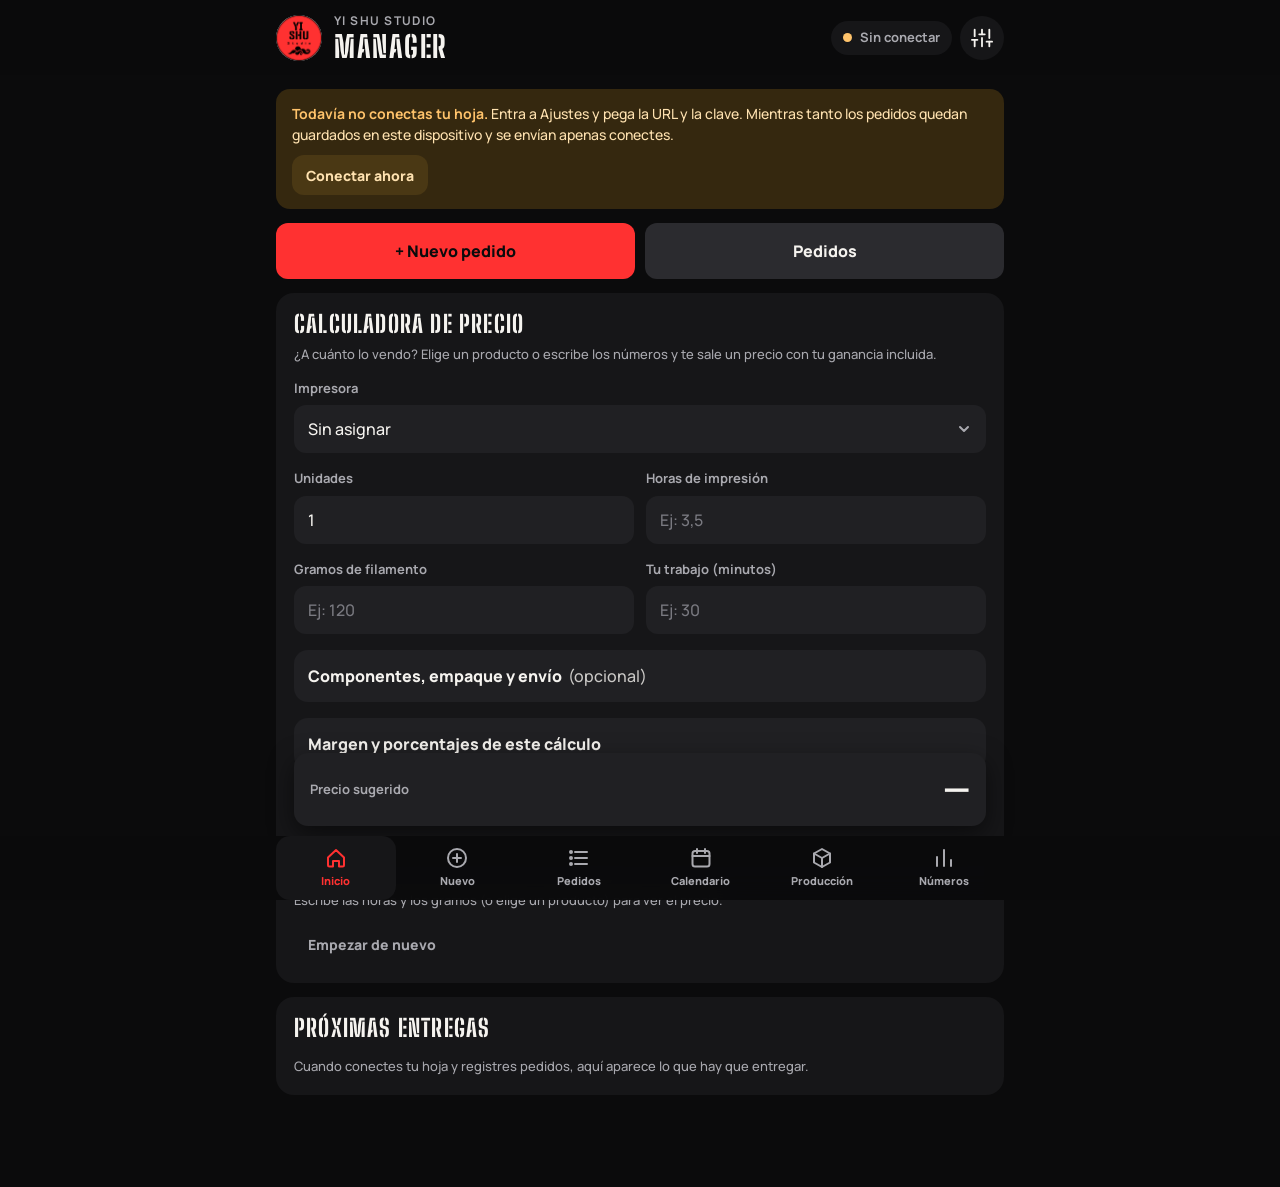
==== commit 4d30de6b: "Inicio con la calculadora de precio, accesos directos y proximas entregas - Nueva pantalla Inicio (p" ====
--- a/index.html
+++ b/index.html
@@ -210,7 +210,7 @@
 
 /* Menú de abajo */
 .nav{position:fixed;left:0;right:0;bottom:0;z-index:30;background:rgba(11,11,12,.96);backdrop-filter:blur(12px);padding-bottom:env(safe-area-inset-bottom)}
-.nav .wrap{display:grid;grid-template-columns:repeat(5,1fr);gap:2px}
+.nav .wrap{display:grid;grid-template-columns:repeat(6,minmax(0,1fr));gap:2px}
 .nav button{position:relative;height:var(--nav);border:0;background:transparent;color:var(--muted);cursor:pointer;
   display:flex;flex-direction:column;align-items:center;justify-content:center;gap:3px;font-size:11px;font-weight:800;border-radius:14px}
 .nav button svg{width:24px;height:24px}
@@ -382,6 +382,24 @@
 #dlg-precio .money input,#dlg-precio input,#dlg-precio select{min-width:0}
 #pr-res{position:sticky;bottom:-8px;z-index:2}
 
+/* Inicio */
+.ini-acc{display:grid;grid-template-columns:1fr 1fr;gap:10px;margin-top:14px}
+.ini-acc .btn{min-height:56px;font-size:16px;display:flex;align-items:center;justify-content:center;gap:8px}
+.ini-n{display:inline-grid;place-items:center;min-width:24px;height:24px;padding:0 7px;border-radius:999px;background:var(--red);color:#0b0b0c;font-size:13px}
+.ini-sub{margin:-8px 0 14px}
+.ini-pie{margin-top:14px}
+#ci-faltan{margin-bottom:14px}
+#ci-res{position:sticky;bottom:calc(var(--nav) + env(safe-area-inset-bottom) + 10px);z-index:2;box-shadow:0 8px 24px rgba(0,0,0,.5)}
+.ent-fila{display:flex;justify-content:space-between;align-items:center;gap:12px;padding:10px 0}
+.ent-t{min-width:0}
+.ent-t b{display:block;overflow:hidden;text-overflow:ellipsis;white-space:nowrap}
+.ent-t span{display:block;color:var(--muted);font-size:13px;overflow:hidden;text-overflow:ellipsis;white-space:nowrap}
+.ent-d{display:flex;flex-direction:column;align-items:flex-end;gap:4px;flex:none}
+@media (max-width:400px){.nav button{font-size:10px;letter-spacing:-.02em;min-width:0}.nav .wrap{padding:0 4px}}
+@media (max-width:340px){.nav button{font-size:9px}}
+@media (max-width:420px){.brand h1{font-size:24px;white-space:nowrap}.brand img{width:40px;height:40px}.brand{gap:10px}}
+@media (max-width:350px){.status #conexion-txt{position:absolute;width:1px;height:1px;overflow:hidden;clip:rect(0 0 0 0);white-space:nowrap}.status{padding:0 11px}}
+
 </style>
 </head>
 <body>
@@ -407,8 +425,29 @@
 <main class="wrap">
   <div id="aviso" class="avisos" hidden></div>
 
+  <!-- INICIO -->
+  <section id="vista-inicio" aria-label="Inicio">
+    <div class="ini-acc">
+      <button type="button" class="btn primary" data-ir="nuevo">+ Nuevo pedido</button>
+      <button type="button" class="btn" data-ir="pedidos">Pedidos <b class="ini-n" id="ini-activos" hidden>0</b></button>
+    </div>
+
+    <div class="card" id="calc-card">
+      <h2>Calculadora de precio</h2>
+      <p class="hint ini-sub">¿A cuánto lo vendo? Elige un producto o escribe los números y te sale un precio con tu ganancia incluida.</p>
+      <div class="aviso" id="ci-faltan" hidden><span><strong>Faltan tus costos.</strong> Sin el costo por gramo y por hora de la impresora, el precio sale más bajo que el real.</span><button class="btn small" id="ci-completar" type="button">Completar costos</button></div>
+      <div class="stack" id="ci-cont"></div>
+      <div class="acciones ini-pie"><button class="btn small ghost" id="ci-limpiar" type="button">Empezar de nuevo</button></div>
+    </div>
+
+    <div class="card" id="ini-entregas-card">
+      <h2>Próximas entregas</h2>
+      <div id="ini-entregas"></div>
+    </div>
+  </section>
+
   <!-- NUEVO PEDIDO -->
-  <section id="vista-nuevo" aria-label="Nuevo pedido">
+  <section id="vista-nuevo" aria-label="Nuevo pedido" hidden>
     <form id="form" novalidate autocomplete="off">
 
       <div class="card">
@@ -726,9 +765,9 @@
             <p class="hint">Precio del rollo dividido entre los gramos que trae.</p>
           </div>
           <div class="field">
-            <label for="cos-empaque">Empaque por defecto</label>
+            <label for="cos-empaque">Empaque por unidad</label>
             <div class="money"><input id="cos-empaque" type="text" inputmode="numeric" autocomplete="off"></div>
-            <p class="hint">Aparece ya escrito en cada pedido nuevo.</p>
+            <p class="hint">Bolsa, marquilla y lo que lleve cada producto: divide lo que pagaste entre las unidades que trae. En cada pedido nuevo se escribe solo, multiplicado por las unidades, y lo puedes cambiar.
           </div>
         </div>
         <div class="field">
@@ -803,7 +842,7 @@
         <p class="hint" id="pa-estado" role="status"></p>
         <div class="acciones">
           <button class="btn primary" id="pa-guardar" type="button">Guardar</button>
-          <button class="btn small" id="pa-abrir" type="button">Abrir la calculadora</button>
+          <button class="btn small" id="pa-abrir" type="button">Ir a la calculadora</button>
         </div>
       </div>
     </div>
@@ -866,7 +905,8 @@
 
 <nav class="nav" id="nav" aria-label="Secciones">
   <div class="wrap">
-    <button type="button" data-vista="nuevo" aria-current="page"><svg viewBox="0 0 24 24" fill="none" stroke="currentColor" stroke-width="2" stroke-linecap="round" stroke-linejoin="round" aria-hidden="true"><circle cx="12" cy="12" r="9"/><path d="M12 8v8M8 12h8"/></svg><span>Nuevo</span></button>
+    <button type="button" data-vista="inicio" aria-current="page"><svg viewBox="0 0 24 24" fill="none" stroke="currentColor" stroke-width="2" stroke-linecap="round" stroke-linejoin="round" aria-hidden="true"><path d="M4 11.5 12 4l8 7.5V19a1.5 1.5 0 0 1-1.5 1.5H15v-5.5H9v5.5H5.5A1.5 1.5 0 0 1 4 19z"/></svg><span>Inicio</span></button>
+    <button type="button" data-vista="nuevo" aria-current="false"><svg viewBox="0 0 24 24" fill="none" stroke="currentColor" stroke-width="2" stroke-linecap="round" stroke-linejoin="round" aria-hidden="true"><circle cx="12" cy="12" r="9"/><path d="M12 8v8M8 12h8"/></svg><span>Nuevo</span></button>
     <button type="button" data-vista="pedidos"><svg viewBox="0 0 24 24" fill="none" stroke="currentColor" stroke-width="2" stroke-linecap="round" stroke-linejoin="round" aria-hidden="true"><path d="M8 6h12M8 12h12M8 18h12"/><circle cx="4" cy="6" r="1"/><circle cx="4" cy="12" r="1"/><circle cx="4" cy="18" r="1"/></svg><span>Pedidos</span><b class="cnt" id="cuenta-activos" hidden>0</b></button>
     <button type="button" data-vista="calendario"><svg viewBox="0 0 24 24" fill="none" stroke="currentColor" stroke-width="2" stroke-linecap="round" stroke-linejoin="round" aria-hidden="true"><rect x="3.5" y="5" width="17" height="15.5" rx="2.5"/><path d="M3.5 10h17M8 3v4M16 3v4"/></svg><span>Calendario</span></button>
     <button type="button" data-vista="produccion"><svg viewBox="0 0 24 24" fill="none" stroke="currentColor" stroke-width="2" stroke-linecap="round" stroke-linejoin="round" aria-hidden="true"><path d="M12 3 4 7.5v9L12 21l8-4.5v-9z"/><path d="M4 7.5 12 12l8-4.5M12 12v9"/></svg><span>Producción</span><b class="cnt" id="cuenta-prod" hidden>0</b></button>
@@ -1060,35 +1100,7 @@
   <h2 id="precio-titulo">Calculadora de precio</h2>
   <p class="sub">Un estimado con tus costos de hoy. Es una guía: el precio final lo decides tú.</p>
   <div class="stack">
-    <div class="field" id="pr-ficha-box">
-      <label for="pr-ficha">Rellenar con una ficha</label>
-      <select id="pr-ficha"></select>
-    </div>
-    <div class="field"><label for="pr-impresora">Impresora</label><select id="pr-impresora"></select></div>
-    <div class="grid2">
-      <div class="field"><label for="pr-cant">Unidades</label><input id="pr-cant" type="number" min="1" max="999" step="1" value="1" inputmode="numeric"></div>
-      <div class="field"><label for="pr-horas">Horas de impresión</label><input id="pr-horas" type="text" inputmode="decimal" placeholder="Ej: 3,5" autocomplete="off"></div>
-    </div>
-    <div class="grid2">
-      <div class="field"><label for="pr-gramos">Gramos de filamento</label><input id="pr-gramos" type="text" inputmode="decimal" placeholder="Ej: 120" autocomplete="off"></div>
-      <div class="field"><label for="pr-minutos">Tu trabajo (minutos)</label><input id="pr-minutos" type="text" inputmode="decimal" placeholder="Ej: 30" autocomplete="off"></div>
-    </div>
-    <div class="grid2">
-      <div class="field"><label for="pr-comps">Componentes y otros materiales</label><div class="money"><input id="pr-comps" type="text" inputmode="numeric" autocomplete="off"></div></div>
-      <div class="field"><label for="pr-empaque">Empaque</label><div class="money"><input id="pr-empaque" type="text" inputmode="numeric" autocomplete="off"></div></div>
-    </div>
-    <div class="field"><label for="pr-envio">Envío que paga el negocio</label><div class="money"><input id="pr-envio" type="text" inputmode="numeric" autocomplete="off"></div></div>
-    <details id="pr-params">
-      <summary>Margen y porcentajes de este cálculo</summary>
-      <div class="stack">
-        <div id="pq-cont" class="stack"></div>
-        <p class="hint">Los cambios de aquí valen solo para este cálculo. Para dejarlos fijos, toca el botón.</p>
-        <div class="acciones"><button class="btn small" id="pq-guardar" type="button">Guardar como mis valores</button></div>
-      </div>
-    </details>
-    <div class="saldo" id="pr-res" data-estado="vacio" aria-live="polite"><span class="t">Precio sugerido</span><span class="v">&mdash;</span></div>
-    <div id="pr-desglose" class="pr-desglose"></div>
-    <p class="hint" id="pr-nota" role="status"></p>
+    <div id="pr-cont" class="stack"></div>
     <div class="acciones-dlg">
       <button class="btn primary" id="pr-usar" type="button" hidden>Usar como valor total</button>
       <button class="btn ghost" id="pr-cerrar" type="button">Cerrar</button>
@@ -1113,7 +1125,7 @@
   URL_HOJA: ''
 };
 
-var APP_VERSION = '5.0';
+var APP_VERSION = '5.1';
 var URL_PUBLICA = 'https://chloe3d-hub.github.io/purchasetracker/';
 /* Lista de productos del catálogo web (mismo sitio de GitHub Pages). Solo sirve para sugerir nombres al crear fichas. */
 var CATALOGO_URL = 'https://chloe3d-hub.github.io/Catalogo/data/products.json';
@@ -1626,6 +1638,7 @@
     if ((it.nombre || it.detalles) && !confirm('¿Quitar este producto del pedido?')) return;
     el.remove(); actualizarItems();
   }
+  prellenarEmpaque();
 }
 
 /* Formulario: saldo */
@@ -1764,7 +1777,8 @@
   var previo = actual !== undefined ? actual : sel.value;
   var nombres = (S.config.impresoras || []).map(function (i) { return i.nombre; });
   if (previo && nombres.indexOf(previo) < 0) nombres.push(previo);
-  sel.innerHTML = '<option value="">Sin asignar</option>' + nombres.map(function (n) { return '<option value="' + esc(n) + '">' + esc(n) + '</option>'; }).join('');
+  var html = '<option value="">Sin asignar</option>' + nombres.map(function (n) { return '<option value="' + esc(n) + '">' + esc(n) + '</option>'; }).join('');
+  if (sel.innerHTML !== html) sel.innerHTML = html;
   sel.value = previo || '';
 }
 function leerCostos(p) {
@@ -1785,9 +1799,13 @@
 }
 function limpiarCostos(p) { ponerCostos(p, {}); $('#' + p + 'empaque').dataset.tocado = ''; pintarResumenCostos(p, soloNumero($('#total').value)); }
 /* Si definiste un empaque por defecto, aparece ya escrito en cada pedido nuevo (lo puedes cambiar). */
+/* El empaque de Ajustes es POR UNIDAD: en un pedido nuevo se escribe solo, multiplicado por las unidades, hasta que Lorena lo cambie a mano */
 function prellenarEmpaque() {
-  var inp = $('#c-empaque'); if (!inp || !esV3()) return;
-  if (inp.value === '' && !inp.dataset.tocado && Number(S.config.empaque) > 0) { ponerDinero(inp, Number(S.config.empaque)); pintarResumenCostos('c-', soloNumero($('#total').value)); }
+  var inp = $('#c-empaque'); if (!inp || !esV3() || inp.dataset.tocado) return;
+  var unidades = leerItems().reduce(function (s, it) { return s + it.cantidad; }, 0) || 1;
+  var nuevo = Math.round((Number(S.config.empaque) || 0) * unidades);
+  if ((nuevo > 0 ? miles(nuevo) : '') === inp.value) return;
+  ponerDinero(inp, nuevo); pintarResumenCostos('c-', soloNumero($('#total').value));
 }
 /* Misma cuenta que hace el script al guardar. Aquí solo sirve para mostrarla mientras escribes. */
 function calcularCostoLocal(c) {
@@ -2415,7 +2433,7 @@
   det.textContent = 'Filamento ' + dinero(c.filamento) + ' + impresora ' + dinero(c.impresora) + ' + componentes ' + dinero(c.componentes) + '.' +
     (av.length ? ' Ojo: ' + av.join('; ') + '. Eso cuenta como $0 hasta que lo llenes.' : '') + ' No incluye empaque ni envío.';
   var pp = calcularPrecio(entradaDeFicha(f, 1), preciosGuardados());
-  if (!pp.error) det.textContent += ' Precio sugerido hoy: ' + dinero(pp.precio) + ' (con tus porcentajes de Ajustes > Precios y margen).';
+  if (!pp.error) det.textContent += ' Precio sugerido hoy: ' + dinero(pp.precio) + (Number(S.config.empaque) > 0 ? ' (con el empaque de una unidad' : ' (sin empaque') + ' y con tus porcentajes de Ajustes > Precios y margen).';
 }
 function abrirFicha(datos) {
   datos = datos || {};
@@ -2499,7 +2517,7 @@
   return '<div class="ficha-item"><div class="fi-txt"><b>' + esc(f.nombre) + '</b>' +
     '<span class="hint">' + (partes.length ? esc(partes.join(' · ')) : 'Sin datos todavía') + (comp ? ' · ' + esc(comp) : '') + '</span>' +
     (vacio ? '' : '<span class="hint">Costo de una unidad hoy: <b>' + dinero(c.total) + '</b>' + (av.length ? ' (incompleto: ' + esc(av[0]) + ')' : '') + '</span>') +
-    (pp && !pp.error ? '<span class="hint">Precio sugerido hoy: <b>' + dinero(pp.precio) + '</b>' + (cat ? ' · en el catálogo ' + dinero(cat) : '') + (preciosGuardados().propios ? '' : ' · con porcentajes de partida') + '</span>' : '') + '</div>' +
+    (pp && !pp.error ? '<span class="hint">Precio sugerido hoy: <b>' + dinero(pp.precio) + '</b>' + (cat ? ' · en el catálogo ' + dinero(cat) : '') + (Number(S.config.empaque) > 0 ? ' · con empaque' : '') + (preciosGuardados().propios ? '' : ' · con porcentajes de partida') + '</span>' : '') + '</div>' +
     '<div class="fi-acc">' + (vacio ? '' : '<button class="btn small" type="button" data-ficha-precio="' + esc(f.id) + '">Precio</button>') +
     '<button class="btn small ghost" type="button" data-ficha-editar="' + esc(f.id) + '">Editar</button></div></div>';
 }
@@ -2807,7 +2825,10 @@
 
 var PRECIOS_BASE = { margen: 40, merma: 10, comision: 0, horaTrabajo: 0, redondeo: 1000, propios: false };
 var REDONDEOS = [[0, 'Sin redondear'], [100, 'A los $100'], [500, 'A los $500'], [1000, 'A los $1.000'], [5000, 'A los $5.000']];
-var PR = { destino: '', fichaId: '' };           // destino: casilla del pedido donde "Usar como valor total" deja el precio
+/* Hay dos calculadoras con la misma lógica: la del Inicio ('ci-') y el cuadro que se abre desde un pedido ('pr-'),
+   que además puede dejar el precio en la casilla "Valor total". Cada una tiene su prefijo y el de sus porcentajes. */
+var CALC_Q = { 'pr-': 'pq-', 'ci-': 'cq-' };
+var PR = { 'pr-': { destino: '' }, 'ci-': { destino: '' } };
 
 function esV5() { return S.version >= 5; }
 
@@ -2836,7 +2857,10 @@
   if (gramos > 0 && !(cg > 0)) r.avisos.push('falta el costo por gramo (Ajustes > Costos de impresión)');
   if (horas > 0 && !(ph > 0)) r.avisos.push(e.impresora ? 'falta el costo por hora de ' + e.impresora : 'falta elegir la impresora');
   if ((Number(e.minutos) || 0) > 0 && !(Number(pr.horaTrabajo) > 0)) r.avisos.push('tu trabajo cuenta como $0 porque falta el valor de tu hora');
-  if (!(costo > 0)) { r.error = 'Escribe las horas, los gramos u otros costos para ver el precio.'; return r; }
+  /* Sin horas, gramos, componentes ni trabajo no hay nada que cobrar: el empaque que viene puesto solo no es un producto */
+  var hayEntrada = gramos > 0 || horas > 0 || comps > 0 || (Number(e.minutos) || 0) > 0;
+  if (!hayEntrada) { r.error = 'Escribe las horas y los gramos (o elige un producto) para ver el precio.'; return r; }
+  if (!(costo > 0)) { r.error = 'Todavía no puedo calcular: ' + (r.avisos.length ? r.avisos.join('; ') : 'faltan costos') + '.'; return r; }
   if (divisor < 0.05) { r.error = 'El margen y la comisión suman demasiado: no alcanza para calcular.'; return r; }
   var crudo = costo / divisor, paso = Number(pr.redondeo) || 0;
   r.precio = paso > 0 ? Math.ceil(crudo / paso - 1e-9) * paso : Math.round(crudo);
@@ -2852,7 +2876,7 @@
 function entradaDeFicha(f, cant) {
   cant = cant > 0 ? cant : 1;
   return { impresora: f.impresora, gramos: (Number(f.gramos) || 0) * cant, horas: (Number(f.horas) || 0) * cant,
-    componentes: costoComponentes(f).total * cant, minutos: (Number(f.minutos) || 0) * cant, empaque: 0, envio: 0 };
+    componentes: costoComponentes(f).total * cant, minutos: (Number(f.minutos) || 0) * cant, empaque: (Number(S.config.empaque) || 0) * cant, envio: 0 };
 }
 function precioDeFicha(f) { return calcularPrecio(entradaDeFicha(f, 1), preciosGuardados()); }
 function precioCatalogo(f) {
@@ -2907,7 +2931,10 @@
 }
 function afterPrecios() {
   if (S.vista === 'ajustes') { pintarPreciosAjustes(); pintarFichas(); }
-  if ($('#dlg-precio').open) { ponerParamsPrecio('pq-', preciosGuardados()); recalcularPrecio(); }
+  Object.keys(CALC_Q).forEach(function (p) {
+    var q = CALC_Q[p], c = $('#' + q + 'cont'); if (!c) return;
+    delete c.dataset.tocado; ponerParamsPrecio(q, preciosGuardados()); recalcularPrecio(p);
+  });
 }
 
 /* ---------- Ajustes > Precios y margen ---------- */
@@ -2924,35 +2951,84 @@
 /* ---------- La calculadora ---------- */
 function dineroDe(id) { return soloNumero($('#' + id).value); }
 function decDe(id) { var t = $('#' + id).value.trim(); return t === '' ? 0 : decimalDe(t); }
-function opcionesFichasPrecio() {
-  var sel = $('#pr-ficha'), previo = sel.value;
+function campoDinero(id, etiqueta) {
+  return '<div class="field"><label for="' + id + '">' + etiqueta + '</label><div class="money"><input id="' + id + '" type="text" inputmode="numeric" autocomplete="off"></div></div>';
+}
+/* El mismo formulario sirve para el Inicio (p = 'ci-') y para el cuadro que se abre desde un pedido (p = 'pr-') */
+function htmlCalculadora(p) {
+  var q = CALC_Q[p], inicio = p === 'ci-';
+  var otros = '<div class="grid2">' + campoDinero(p + 'comps', 'Componentes y otros materiales') + campoDinero(p + 'empaque', 'Empaque') + '</div>' +
+    campoDinero(p + 'envio', 'Envío que paga el negocio');
+  return (inicio ? '<p class="hint" id="ci-ficha-hint" hidden>Todavía no tienes productos guardados. Escribe los números abajo, o guarda tus productos como fichas en Ajustes para no repetirlos cada vez.</p>' : '') +
+    '<div class="field" id="' + p + 'ficha-box"><label for="' + p + 'ficha">' + (inicio ? '¿Qué vas a vender?' : 'Rellenar con una ficha') + '</label><select id="' + p + 'ficha"></select></div>' +
+    '<div class="field"><label for="' + p + 'impresora">Impresora</label><select id="' + p + 'impresora"></select></div>' +
+    '<div class="grid2">' +
+      '<div class="field"><label for="' + p + 'cant">Unidades</label><input id="' + p + 'cant" type="number" min="1" max="999" step="1" value="1" inputmode="numeric"></div>' +
+      '<div class="field"><label for="' + p + 'horas">Horas de impresión</label><input id="' + p + 'horas" type="text" inputmode="decimal" placeholder="Ej: 3,5" autocomplete="off"></div>' +
+    '</div>' +
+    '<div class="grid2">' +
+      '<div class="field"><label for="' + p + 'gramos">Gramos de filamento</label><input id="' + p + 'gramos" type="text" inputmode="decimal" placeholder="Ej: 120" autocomplete="off"></div>' +
+      '<div class="field"><label for="' + p + 'minutos">Tu trabajo (minutos)</label><input id="' + p + 'minutos" type="text" inputmode="decimal" placeholder="Ej: 30" autocomplete="off"></div>' +
+    '</div>' +
+    (inicio ? '<details id="ci-otros"><summary>Componentes, empaque y envío <span class="opc">(opcional)</span></summary><div class="stack">' +
+      '<p class="hint">El empaque ya viene sumado con lo que pusiste en Ajustes. Cámbialo si este pedido lleva otro.</p>' + otros + '</div></details>' : otros) +
+    '<details id="' + p + 'params"><summary>Margen y porcentajes de este cálculo</summary><div class="stack">' +
+      '<div id="' + q + 'cont" class="stack"></div>' +
+      '<p class="hint">Los cambios de aquí valen solo para este cálculo. Para dejarlos fijos, toca el botón.</p>' +
+      '<div class="acciones"><button class="btn small" id="' + q + 'guardar" type="button">Guardar como mis valores</button></div>' +
+    '</div></details>' +
+    '<div class="saldo" id="' + p + 'res" data-estado="vacio" aria-live="polite"><span class="t">Precio sugerido</span><span class="v">&mdash;</span></div>' +
+    '<div id="' + p + 'desglose" class="pr-desglose"></div>' +
+    '<p class="hint" id="' + p + 'nota" role="status"></p>';
+}
+
+function opcionesFichasPrecio(p) {
+  var sel = $('#' + p + 'ficha'), previo = sel.value, inicio = p === 'ci-';
   var fs = S.fichas.slice().sort(function (a, b) { return String(a.nombre).localeCompare(String(b.nombre), 'es'); });
-  sel.innerHTML = '<option value="">Ninguna: escribo los números</option>' + fs.map(function (f) { return '<option value="' + esc(f.id) + '">' + esc(f.nombre) + '</option>'; }).join('');
+  var html = '<option value="">' + (inicio ? 'Otro producto: escribo los números' : 'Ninguna: escribo los números') + '</option>' +
+    fs.map(function (f) { return '<option value="' + esc(f.id) + '">' + esc(f.nombre) + '</option>'; }).join('');
+  if (sel.innerHTML !== html) sel.innerHTML = html;           // no lo reescribas si no cambió: cerraría la lista abierta
   sel.value = previo && buscarFicha(previo) ? previo : '';
-  $('#pr-ficha-box').hidden = !fs.length;
-}
-function llenarDesdeFicha() {
-  var f = $('#pr-ficha').value ? buscarFicha($('#pr-ficha').value) : null; if (!f) return;
-  var cant = Math.max(1, parseInt($('#pr-cant').value, 10) || 1), e = entradaDeFicha(f, cant);
-  pintarImpresoras('pr-', f.impresora || '');
-  $('#pr-horas').value = e.horas > 0 ? numTxt(e.horas) : ''; $('#pr-gramos').value = e.gramos > 0 ? numTxt(e.gramos) : '';
-  ponerDinero($('#pr-comps'), Math.round(e.componentes)); $('#pr-minutos').value = e.minutos > 0 ? numTxt(e.minutos) : '';
-}
-function entradaDeCalculadora() {
-  return { impresora: $('#pr-impresora').value, horas: decDe('pr-horas'), gramos: decDe('pr-gramos'), componentes: dineroDe('pr-comps'),
-    minutos: decDe('pr-minutos'), empaque: dineroDe('pr-empaque'), envio: dineroDe('pr-envio') };
+  $('#' + p + 'ficha-box').hidden = !fs.length;
+  if (inicio) $('#ci-ficha-hint').hidden = !!fs.length || !esV4();
+}
+/* La impresora que más has usado en tus pedidos; si no hay datos, la primera que ya tiene costo por hora */
+function impresoraHabitual() {
+  var conCosto = (S.config.impresoras || []).filter(function (i) { return Number(i.costoHora) > 0; }).map(function (i) { return i.nombre; });
+  var cuenta = {}, mejor = '', n = 0;
+  S.cache.forEach(function (x) {
+    if (x.impresora && conCosto.indexOf(x.impresora) >= 0) { cuenta[x.impresora] = (cuenta[x.impresora] || 0) + 1; if (cuenta[x.impresora] > n) { n = cuenta[x.impresora]; mejor = x.impresora; } }
+  });
+  return mejor || conCosto[0] || '';
+}
+function empaqueSugerido(p) { return Math.round((Number(S.config.empaque) || 0) * Math.max(1, parseInt($('#' + p + 'cant').value, 10) || 1)); }
+function faltanCostos() {
+  return !(Number(S.config.costoGramo) > 0) || !(S.config.impresoras || []).some(function (i) { return Number(i.costoHora) > 0; });
+}
+
+function llenarDesdeFicha(p) {
+  var f = $('#' + p + 'ficha').value ? buscarFicha($('#' + p + 'ficha').value) : null; if (!f) return;
+  var cant = Math.max(1, parseInt($('#' + p + 'cant').value, 10) || 1), e = entradaDeFicha(f, cant);
+  pintarImpresoras(p, f.impresora || (p === 'ci-' ? impresoraHabitual() : ''));
+  $('#' + p + 'horas').value = e.horas > 0 ? numTxt(e.horas) : ''; $('#' + p + 'gramos').value = e.gramos > 0 ? numTxt(e.gramos) : '';
+  ponerDinero($('#' + p + 'comps'), Math.round(e.componentes)); $('#' + p + 'minutos').value = e.minutos > 0 ? numTxt(e.minutos) : '';
+}
+function entradaDeCalculadora(p) {
+  return { impresora: $('#' + p + 'impresora').value, horas: decDe(p + 'horas'), gramos: decDe(p + 'gramos'), componentes: dineroDe(p + 'comps'),
+    minutos: decDe(p + 'minutos'), empaque: dineroDe(p + 'empaque'), envio: dineroDe(p + 'envio') };
 }
 function lineaDesglose(txt, valor) { return '<div class="pr-lin"><span>' + esc(txt) + '</span><b>' + dinero(valor) + '</b></div>'; }
-function recalcularPrecio() {
-  var pr = leerParamsPrecio('pq-'), box = $('#pr-res'), det = $('#pr-desglose'), nota = $('#pr-nota'), usar = $('#pr-usar');
-  var err = errorParamsPrecio('pq-', pr);
-  var e = entradaDeCalculadora(), r = calcularPrecio(e, pr), cant = Math.max(1, parseInt($('#pr-cant').value, 10) || 1);
-  usar.hidden = !PR.destino; usar.disabled = true;
+function recalcularPrecio(p) {
+  var q = CALC_Q[p], box = $('#' + p + 'res'); if (!box) return;
+  var det = $('#' + p + 'desglose'), nota = $('#' + p + 'nota'), usar = $('#' + p + 'usar');
+  var pr = leerParamsPrecio(q), err = errorParamsPrecio(q, pr);
+  var e = entradaDeCalculadora(p), r = calcularPrecio(e, pr), cant = Math.max(1, parseInt($('#' + p + 'cant').value, 10) || 1);
+  if (usar) { usar.hidden = !PR[p].destino; usar.disabled = true; }
   if (err) { box.setAttribute('data-estado', 'vacio'); $('.v', box).textContent = '—'; det.innerHTML = ''; nota.textContent = err; return; }
   if (r.error) { box.setAttribute('data-estado', 'vacio'); $('.v', box).textContent = '—'; det.innerHTML = ''; nota.textContent = r.error; return; }
   box.setAttribute('data-estado', 'pagado'); $('.v', box).textContent = dinero(r.precio);
-  usar.disabled = false;
-  var f = $('#pr-ficha').value ? buscarFicha($('#pr-ficha').value) : null, cat = f ? precioCatalogo(f) : 0;
+  if (usar) usar.disabled = false;
+  var f = $('#' + p + 'ficha').value ? buscarFicha($('#' + p + 'ficha').value) : null, cat = f ? precioCatalogo(f) : 0;
   var lin = [];
   if (cant > 1) lin.push('<div class="pr-lin pr-unidad"><span>Por unidad (' + cant + ' unidades)</span><b>' + dinero(Math.ceil(r.precio / cant)) + '</b></div>');
   lin.push(lineaDesglose('Filamento', r.filamento), lineaDesglose('Impresora (luz, desgaste y mantenimiento)', r.impresora));
@@ -2971,25 +3047,29 @@
   }
   det.innerHTML = lin.join('');
   nota.textContent = (r.avisos.length ? 'Ojo: ' + r.avisos.join('; ') + '. ' : '') +
-    (preciosGuardados().propios ? '' : 'Los porcentajes son valores de partida: ajústalos y guárdalos en Ajustes > Precios y margen. ') +
+    (preciosGuardados().propios ? '' : 'Los porcentajes son valores de partida: ajústalos en "Margen y porcentajes" y toca "Guardar como mis valores". ') +
     'El pedido solo registra como costo lo de impresión, componentes, empaque y envío: la merma y tu trabajo quedan dentro de la ganancia.';
 }
+
+/* Cuadro que se abre desde "Nuevo pedido" o "Editar" (puede dejar el precio en el valor total) */
 function abrirPrecio(o) {
   o = o || {};
-  PR = { destino: o.destino || '', fichaId: '' };
-  opcionesFichasPrecio();
+  var p = 'pr-', q = 'pq-';
+  PR[p] = { destino: o.destino || '' };
+  opcionesFichasPrecio(p);
   $('#pr-ficha').value = o.fichaId && buscarFicha(o.fichaId) ? o.fichaId : '';
   $('#pr-cant').value = String(Math.max(1, parseInt(o.cant, 10) || 1));
   var d = o.datos || {};
-  pintarImpresoras('pr-', d.impresora || '');
+  pintarImpresoras(p, d.impresora || '');
   $('#pr-horas').value = d.horas > 0 ? numTxt(d.horas) : ''; $('#pr-gramos').value = d.gramos > 0 ? numTxt(d.gramos) : '';
   ponerDinero($('#pr-comps'), Number(d.otros) || 0); $('#pr-minutos').value = d.minutos > 0 ? numTxt(d.minutos) : '';
-  ponerDinero($('#pr-empaque'), d.empaque === undefined ? (Number(S.config.empaque) || 0) : (Number(d.empaque) || 0)); ponerDinero($('#pr-envio'), Number(d.envio) || 0);
-  if ($('#pr-ficha').value && !(o.datos)) llenarDesdeFicha();
-  ponerParamsPrecio('pq-', preciosGuardados());
+  var emp = d.empaque === undefined ? empaqueSugerido(p) : (Number(d.empaque) || 0);
+  ponerDinero($('#pr-empaque'), emp); $('#pr-empaque').dataset.tocado = d.empaque === undefined ? '' : '1'; ponerDinero($('#pr-envio'), Number(d.envio) || 0);
+  if ($('#pr-ficha').value && !(o.datos)) llenarDesdeFicha(p);
+  ponerParamsPrecio(q, preciosGuardados());
   $('#pr-params').open = false;
-  $('#pr-usar').hidden = !PR.destino;
-  recalcularPrecio();
+  $('#pr-usar').hidden = !PR[p].destino;
+  recalcularPrecio(p);
   abrir($('#dlg-precio'));
 }
 
@@ -3007,35 +3087,114 @@
       empaque: Number(c.empaque) || 0, envio: Number(c.envioNegocio) || 0 } });
 }
 function usarPrecioComoTotal() {
-  var pr = leerParamsPrecio('pq-'), r = calcularPrecio(entradaDeCalculadora(), pr);
+  var p = 'pr-', pr = leerParamsPrecio(CALC_Q[p]), r = calcularPrecio(entradaDeCalculadora(p), pr);
   if (!(r.precio > 0)) return;
-  var el = $('#' + PR.destino); if (!el) return;
+  var el = $('#' + PR[p].destino); if (!el) return;
   ponerDinero(el, r.precio);
   try { el.dispatchEvent(new Event('input', { bubbles: true })); } catch (e) {}
   cerrar($('#dlg-precio')); toast('Valor total puesto en ' + dinero(r.precio) + '. Lo puedes cambiar.');
 }
 
+/* ---------- La calculadora del Inicio ---------- */
+/* Se llama al entrar al Inicio y cada vez que llegan datos nuevos de la hoja. No pisa lo que ya escribiste. */
+function pintarCalcInicio() {
+  var p = 'ci-', q = 'cq-'; if (!$('#ci-res')) return;
+  opcionesFichasPrecio(p);
+  var imp = $('#ci-impresora');
+  if (!imp.value && !imp.dataset.tocado) pintarImpresoras(p, impresoraHabitual()); else pintarImpresoras(p);
+  var par = $('#cq-cont'); if (!par.dataset.tocado) ponerParamsPrecio(q, preciosGuardados());
+  var emp = $('#ci-empaque'); if (!emp.dataset.tocado) ponerDinero(emp, empaqueSugerido(p));
+  $('#ci-faltan').hidden = !esV4() || !S.cfg.url || !faltanCostos();
+  recalcularPrecio(p);
+}
+function limpiarCalcInicio() {
+  ['ci-horas', 'ci-gramos', 'ci-minutos', 'ci-comps', 'ci-envio'].forEach(function (id) { $('#' + id).value = ''; });
+  $('#ci-ficha').value = ''; $('#ci-cant').value = '1'; $('#ci-impresora').value = '';
+  delete $('#ci-empaque').dataset.tocado; delete $('#ci-impresora').dataset.tocado; delete $('#cq-cont').dataset.tocado;
+  $('#ci-otros').open = false; $('#ci-params').open = false;
+  pintarCalcInicio();
+}
+/* Llevar a alguien a la calculadora, con un producto ya elegido si hace falta (desde Ajustes > Fichas) */
+function irACalculadora(o) {
+  o = o || {};
+  irA('inicio');
+  if (o.fichaId && buscarFicha(o.fichaId)) {
+    limpiarCalcInicio();
+    $('#ci-ficha').value = o.fichaId; llenarDesdeFicha('ci-'); recalcularPrecio('ci-');
+  }
+  var c = $('#calc-card'); if (c) c.scrollIntoView({ block: 'start' });
+}
+
+function ligarCalc(p) {
+  var q = CALC_Q[p], recalc = function () { recalcularPrecio(p); };
+  $('#' + p + 'cont').innerHTML = htmlCalculadora(p);
+  $('#' + q + 'cont').innerHTML = htmlParamsPrecio(q);
+  ligarDinero($('#' + q + 'hora'), recalc);
+  [p + 'comps', p + 'envio'].forEach(function (id) { ligarDinero($('#' + id), recalc); });
+  ligarDinero($('#' + p + 'empaque'), function () { $('#' + p + 'empaque').dataset.tocado = '1'; recalc(); });
+  var par = $('#' + q + 'cont');
+  var marcar = function () { par.dataset.tocado = '1'; recalc(); };
+  par.addEventListener('input', marcar); par.addEventListener('change', marcar);
+  [p + 'horas', p + 'gramos', p + 'minutos'].forEach(function (id) { $('#' + id).addEventListener('input', recalc); });
+  $('#' + p + 'impresora').addEventListener('change', function () { this.dataset.tocado = '1'; recalc(); });
+  $('#' + p + 'ficha').addEventListener('change', function () { llenarDesdeFicha(p); recalc(); });
+  $('#' + p + 'cant').addEventListener('input', function () {
+    if (!$('#' + p + 'empaque').dataset.tocado) ponerDinero($('#' + p + 'empaque'), empaqueSugerido(p));
+    llenarDesdeFicha(p); recalc();
+  });
+  $('#' + q + 'guardar').addEventListener('click', function () { guardarPreciosDe(q, this); });
+}
+
 function ligarPrecios() {
   $('#pa-cont').innerHTML = htmlParamsPrecio('pa-');
-  $('#pq-cont').innerHTML = htmlParamsPrecio('pq-');
-  ['pa-', 'pq-'].forEach(function (p) { ligarDinero($('#' + p + 'hora'), p === 'pq-' ? recalcularPrecio : null); });
-  ['pr-comps', 'pr-empaque', 'pr-envio'].forEach(function (id) { ligarDinero($('#' + id), recalcularPrecio); });
-  $('#pq-cont').addEventListener('input', recalcularPrecio); $('#pq-cont').addEventListener('change', recalcularPrecio);
-  ['pr-horas', 'pr-gramos', 'pr-minutos'].forEach(function (id) { $('#' + id).addEventListener('input', recalcularPrecio); });
-  $('#pr-impresora').addEventListener('change', recalcularPrecio);
-  $('#pr-ficha').addEventListener('change', function () { llenarDesdeFicha(); recalcularPrecio(); });
-  $('#pr-cant').addEventListener('input', function () { llenarDesdeFicha(); recalcularPrecio(); });
+  ligarDinero($('#pa-hora'));
+  ligarCalc('pr-'); ligarCalc('ci-');
   $('#pr-cerrar').addEventListener('click', function () { cerrar($('#dlg-precio')); });
   $('#pr-usar').addEventListener('click', usarPrecioComoTotal);
-  $('#pq-guardar').addEventListener('click', function () { guardarPreciosDe('pq-', this); });
   $('#pa-guardar').addEventListener('click', function () { guardarPreciosDe('pa-', this); });
-  $('#pa-abrir').addEventListener('click', function () { abrirPrecio({}); });
+  $('#pa-abrir').addEventListener('click', function () { irACalculadora({}); });
   $('#btn-precio-nuevo').addEventListener('click', function () { abrirPrecioDesdePedido('c-'); });
   $('#btn-precio-editar').addEventListener('click', function () { abrirPrecioDesdePedido('ed-c-'); });
+  $('#ci-limpiar').addEventListener('click', limpiarCalcInicio);
+  $('#ci-completar').addEventListener('click', function () { irA('ajustes'); var c = $('#cos-gramo'); if (c) c.scrollIntoView({ block: 'center' }); });
   $('#fichas-lista').addEventListener('click', function (ev) {
-    var b = ev.target.closest('[data-ficha-precio]'); if (b) abrirPrecio({ fichaId: b.dataset.fichaPrecio });
+    var b = ev.target.closest('[data-ficha-precio]'); if (b) irACalculadora({ fichaId: b.dataset.fichaPrecio });
   });
   pintarPreciosAjustes();
+}
+
+/* 48-inicio.js */
+/* Inicio: accesos directos, la calculadora de precio y lo que viene en entregas. */
+
+function filaEntrega(p) {
+  var cu = cuandoEntrega(p);
+  var debe = (p.debe || 0) > 0 ? '<span class="badge b-warn">Debe ' + dinero(p.debe) + '</span>' : '';
+  return '<div class="ent-fila"><div class="ent-t"><b>' + esc(p.cliente) + '</b><span>' + esc(textoProducto(p)) + '</span></div>' +
+    '<div class="ent-d"><span class="badge ' + cu.clase + '">' + esc(cu.txt) + '</span>' + debe + '</div></div>';
+}
+
+function pintarInicio() {
+  var activos = todosLosPedidos().filter(esActivo);
+  var n = $('#ini-activos'); n.textContent = activos.length; n.hidden = !activos.length;
+  var conFecha = activos.filter(function (p) { return p.entregaFecha && diasHasta(p.entregaFecha) !== null; })
+    .sort(function (a, b) { return diasHasta(a.entregaFecha) - diasHasta(b.entregaFecha); });
+  var cont = $('#ini-entregas');
+  if (!activos.length) {
+    cont.innerHTML = '<p class="hint">' + (S.cfg.url && S.cfg.clave
+      ? 'No tienes pedidos por entregar. Cuando registres uno, aquí aparece lo que viene.'
+      : 'Cuando conectes tu hoja y registres pedidos, aquí aparece lo que hay que entregar.') + '</p>';
+    return;
+  }
+  var sinFecha = activos.length - conFecha.length;
+  cont.innerHTML = conFecha.slice(0, 4).map(filaEntrega).join('') +
+    (sinFecha ? '<p class="hint">' + (sinFecha === 1 ? '1 pedido activo no tiene fecha de entrega.' : sinFecha + ' pedidos activos no tienen fecha de entrega.') + '</p>' : '') +
+    '<div class="acciones ini-pie"><button class="btn small" type="button" data-ir="pedidos">Ver ' + (activos.length === 1 ? 'el pedido activo' : 'los ' + activos.length + ' pedidos activos') + '</button></div>';
+}
+
+function ligarInicio() {
+  $('#vista-inicio').addEventListener('click', function (ev) {
+    var b = ev.target.closest('[data-ir]'); if (b) irA(b.dataset.ir);
+  });
 }
 
 /* 50-calendario.js */
@@ -3925,7 +4084,7 @@
 
 /* 90-init.js */
 /* Pantallas, arranque y eventos */
-var VISTAS = ['nuevo', 'pedidos', 'calendario', 'produccion', 'numeros', 'ajustes'];
+var VISTAS = ['inicio', 'nuevo', 'pedidos', 'calendario', 'produccion', 'numeros', 'ajustes'];
 
 function renderTodo() {
   var enCurso = S.cache.filter(esActivo).length + S.pend.length, cola = colaProduccion().length;
@@ -3935,7 +4094,7 @@
   var bc = $('#bloque-costos-nuevo'); if (bc) bc.hidden = !esV3();
   var f = document.activeElement;
   if (S.vista === 'produccion' && f && f.matches && f.matches('[data-prod], [data-prod-ficha]')) return;   // no pisar lo que está escribiendo
-  var pinta = { pedidos: renderPedidos, calendario: renderCalendario, produccion: renderProduccion, numeros: renderNumeros, ajustes: pintarAjustesEstado }[S.vista];
+  var pinta = { inicio: function () { pintarInicio(); pintarCalcInicio(); }, pedidos: renderPedidos, calendario: renderCalendario, produccion: renderProduccion, numeros: renderNumeros, ajustes: pintarAjustesEstado }[S.vista];
   if (pinta) pinta();
 }
 function refrescarSiViejo(minimoMs) {
@@ -3944,7 +4103,7 @@
   return sincronizar(true);
 }
 function irA(vista) {
-  if (VISTAS.indexOf(vista) < 0) vista = 'nuevo';
+  if (VISTAS.indexOf(vista) < 0) vista = 'inicio';
   S.vista = vista; guardar(LS.ultimaVista, vista);
   VISTAS.forEach(function (v) { $('#vista-' + v).hidden = v !== vista; });
   $$('#nav [data-vista]').forEach(function (b) { b.setAttribute('aria-current', b.dataset.vista === vista ? 'page' : 'false'); });
@@ -3996,7 +4155,8 @@
   $('#form').addEventListener('submit', onGuardar);
   $('#btn-limpiar').addEventListener('click', function () { if (confirm('¿Borrar todo lo que escribiste en este pedido?')) limpiarFormulario(); });
   $('#items').addEventListener('click', onItemsClick);
-  $('#btn-agregar-item').addEventListener('click', function () { var el = agregarItem(); $('.it-producto', el).focus(); });
+  $('#btn-agregar-item').addEventListener('click', function () { var el = agregarItem(); $('.it-producto', el).focus(); prellenarEmpaque(); });
+  $('#items').addEventListener('input', function (ev) { if (ev.target.matches('.it-cant')) prellenarEmpaque(); });
   $('#pago-todo').addEventListener('click', function () { ponerDinero($('#pago'), soloNumero($('#total').value)); actualizarSaldo(); });
   $('#pago-mitad').addEventListener('click', function () { ponerDinero($('#pago'), Math.round(soloNumero($('#total').value) / 2)); actualizarSaldo(); });
   $('#pago-nada').addEventListener('click', function () { $('#pago').value = ''; actualizarSaldo(); });
@@ -4005,7 +4165,7 @@
 
   /* Navegación y avisos */
   $('#nav').addEventListener('click', function (ev) { var b = ev.target.closest('[data-vista]'); if (b) irA(b.dataset.vista); });
-  $('#btn-config').addEventListener('click', function () { irA(S.vista === 'ajustes' ? 'pedidos' : 'ajustes'); });
+  $('#btn-config').addEventListener('click', function () { irA(S.vista === 'ajustes' ? 'inicio' : 'ajustes'); });
   $('#aviso').addEventListener('click', function (ev) {
     var b = ev.target.closest('[data-aviso]'); if (!b) return;
     if (b.dataset.aviso === 'reintentar') { enviarPendientes(false); return; }
@@ -4031,7 +4191,7 @@
   $('#ok-nuevo').addEventListener('click', function () { cerrar($('#dlg-ok')); irA('nuevo'); var c = $('#cliente'); if (c) c.focus(); });
   $('#ok-ver').addEventListener('click', function () { cerrar($('#dlg-ok')); irA('pedidos'); });
 
-  ligarCalendario(); ligarProduccion(); ligarNumeros(); ligarAjustes();
+  ligarCalendario(); ligarProduccion(); ligarNumeros(); ligarAjustes(); ligarInicio();
 
   /* Mantenerse al día sin que Lorena tenga que tocar nada */
   document.addEventListener('visibilitychange', function () { if (!document.hidden && S.vista !== 'nuevo' && S.vista !== 'ajustes') refrescarSiViejo(); });
@@ -4044,9 +4204,7 @@
   if ('serviceWorker' in navigator && /^https?:$/.test(location.protocol)) navigator.serviceWorker.register('sw.js').catch(function () {});
 
   actualizarSaldo(); actualizarEntrega(); pintarAviso();
-  var ultima = leer(LS.ultimaVista, '');
-  var inicial = conectado ? 'pedidos' : (VISTAS.indexOf(ultima) >= 0 && ultima !== 'ajustes' ? ultima : (S.cfg.url && S.cfg.clave ? 'pedidos' : 'nuevo'));
-  irA(inicial);
+  irA(conectado ? 'pedidos' : 'inicio');          // la app siempre abre en el Inicio
   if (S.cfg.url && S.cfg.clave) { sincronizar(false).then(function () { return enviarPendientes(true); }); } else { ponerConexion('sinconfig'); }
 }
 
